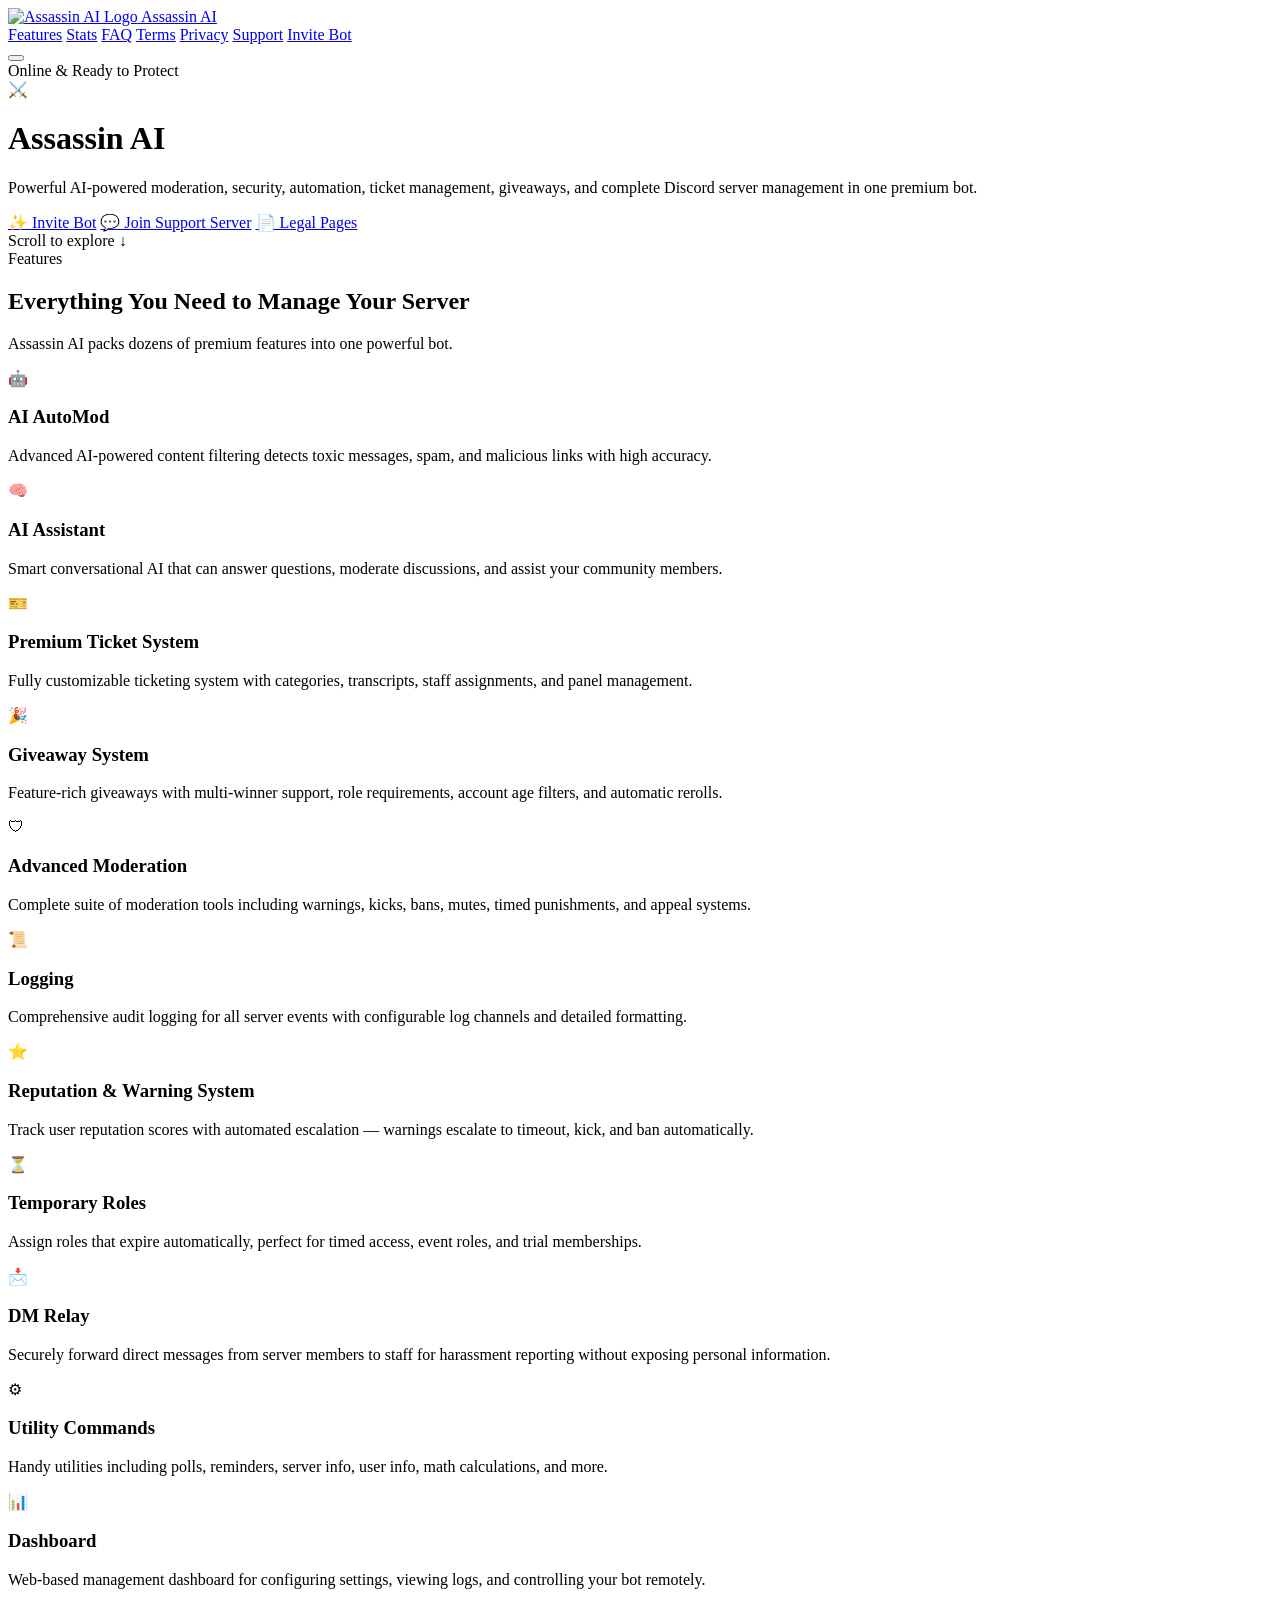
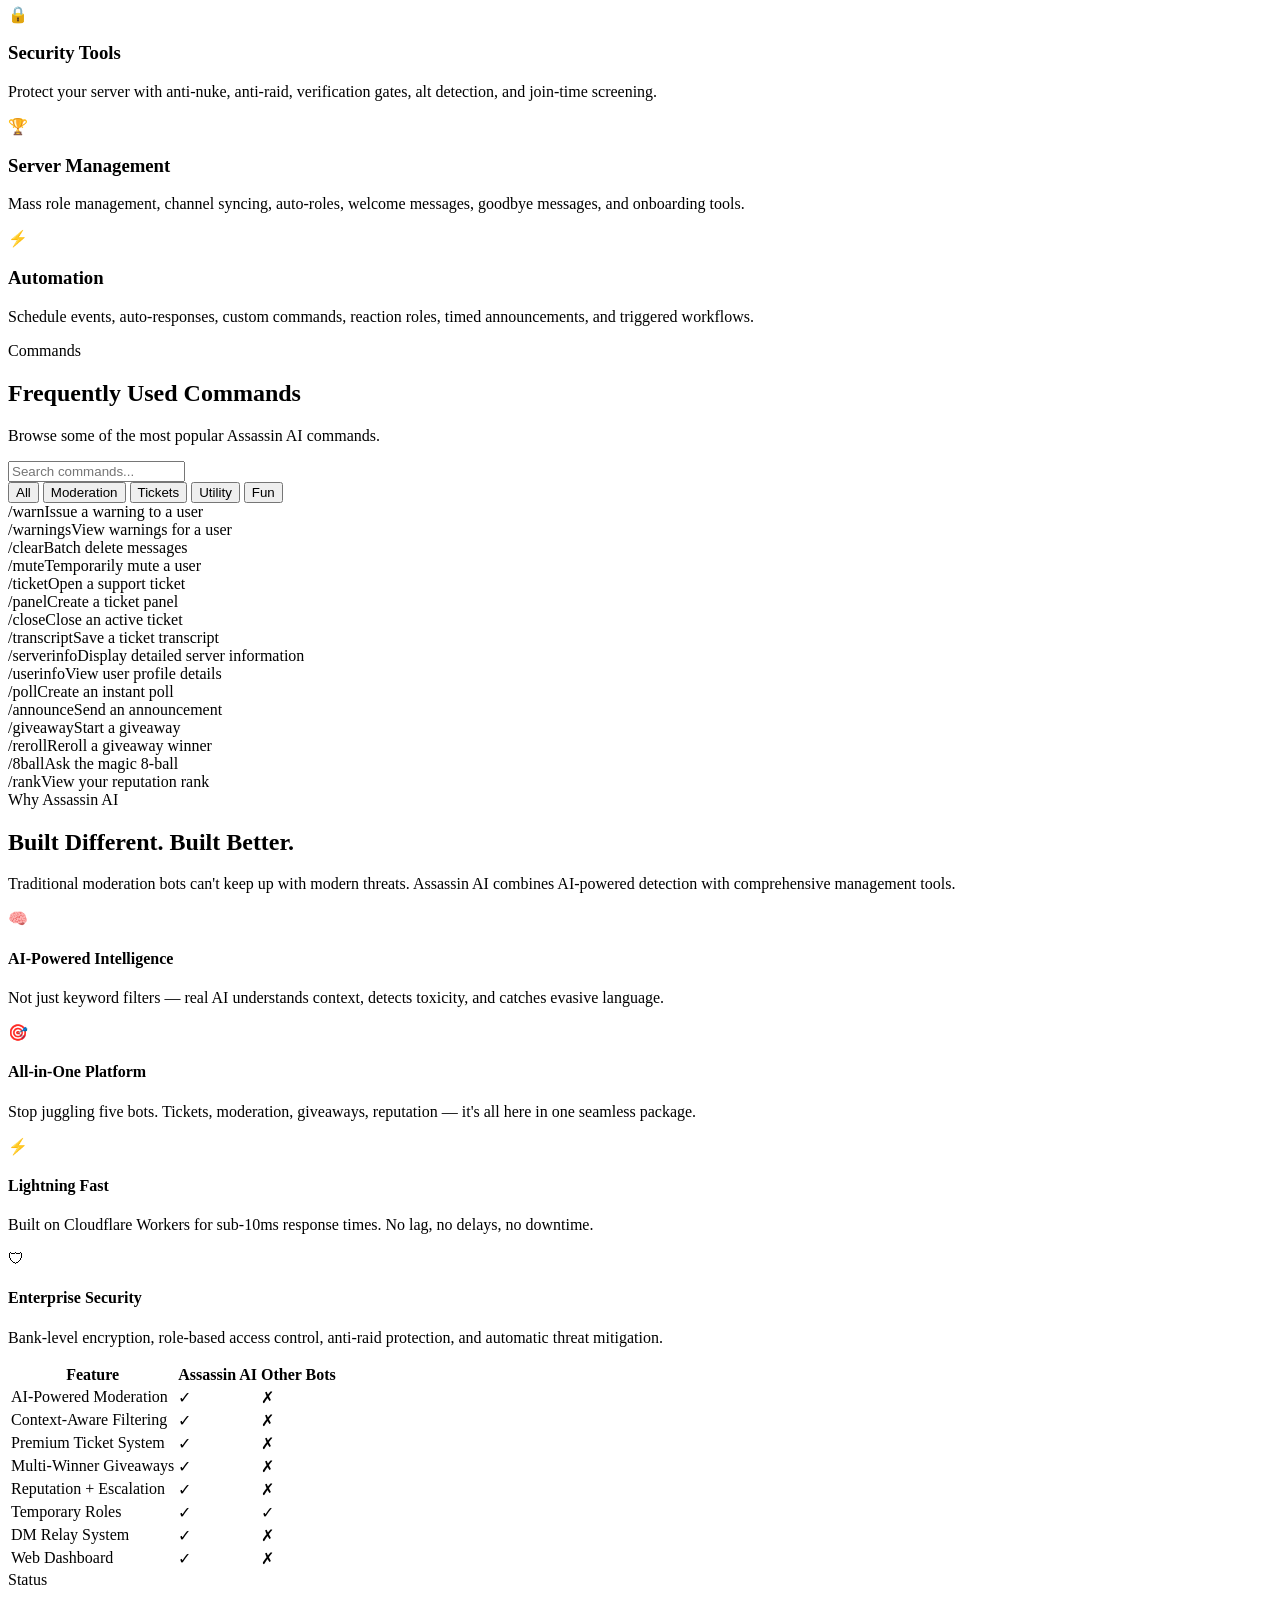
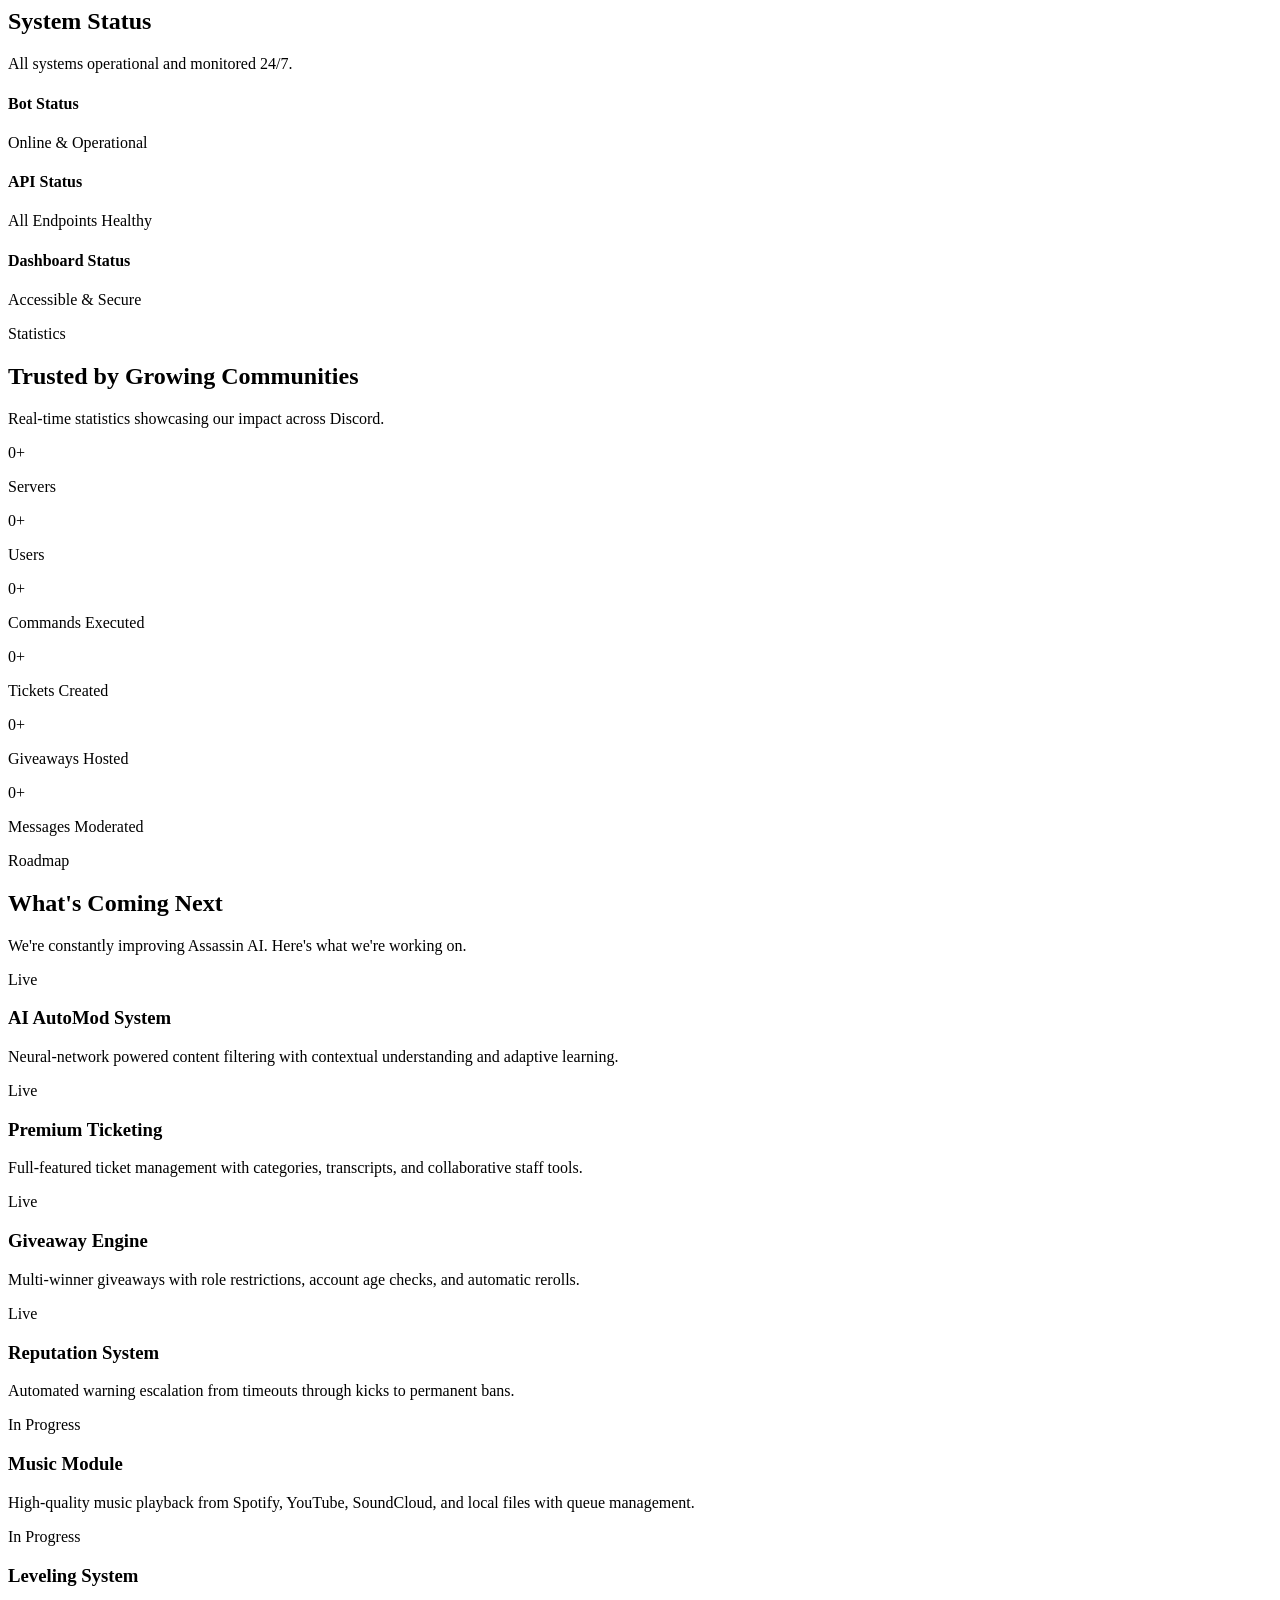
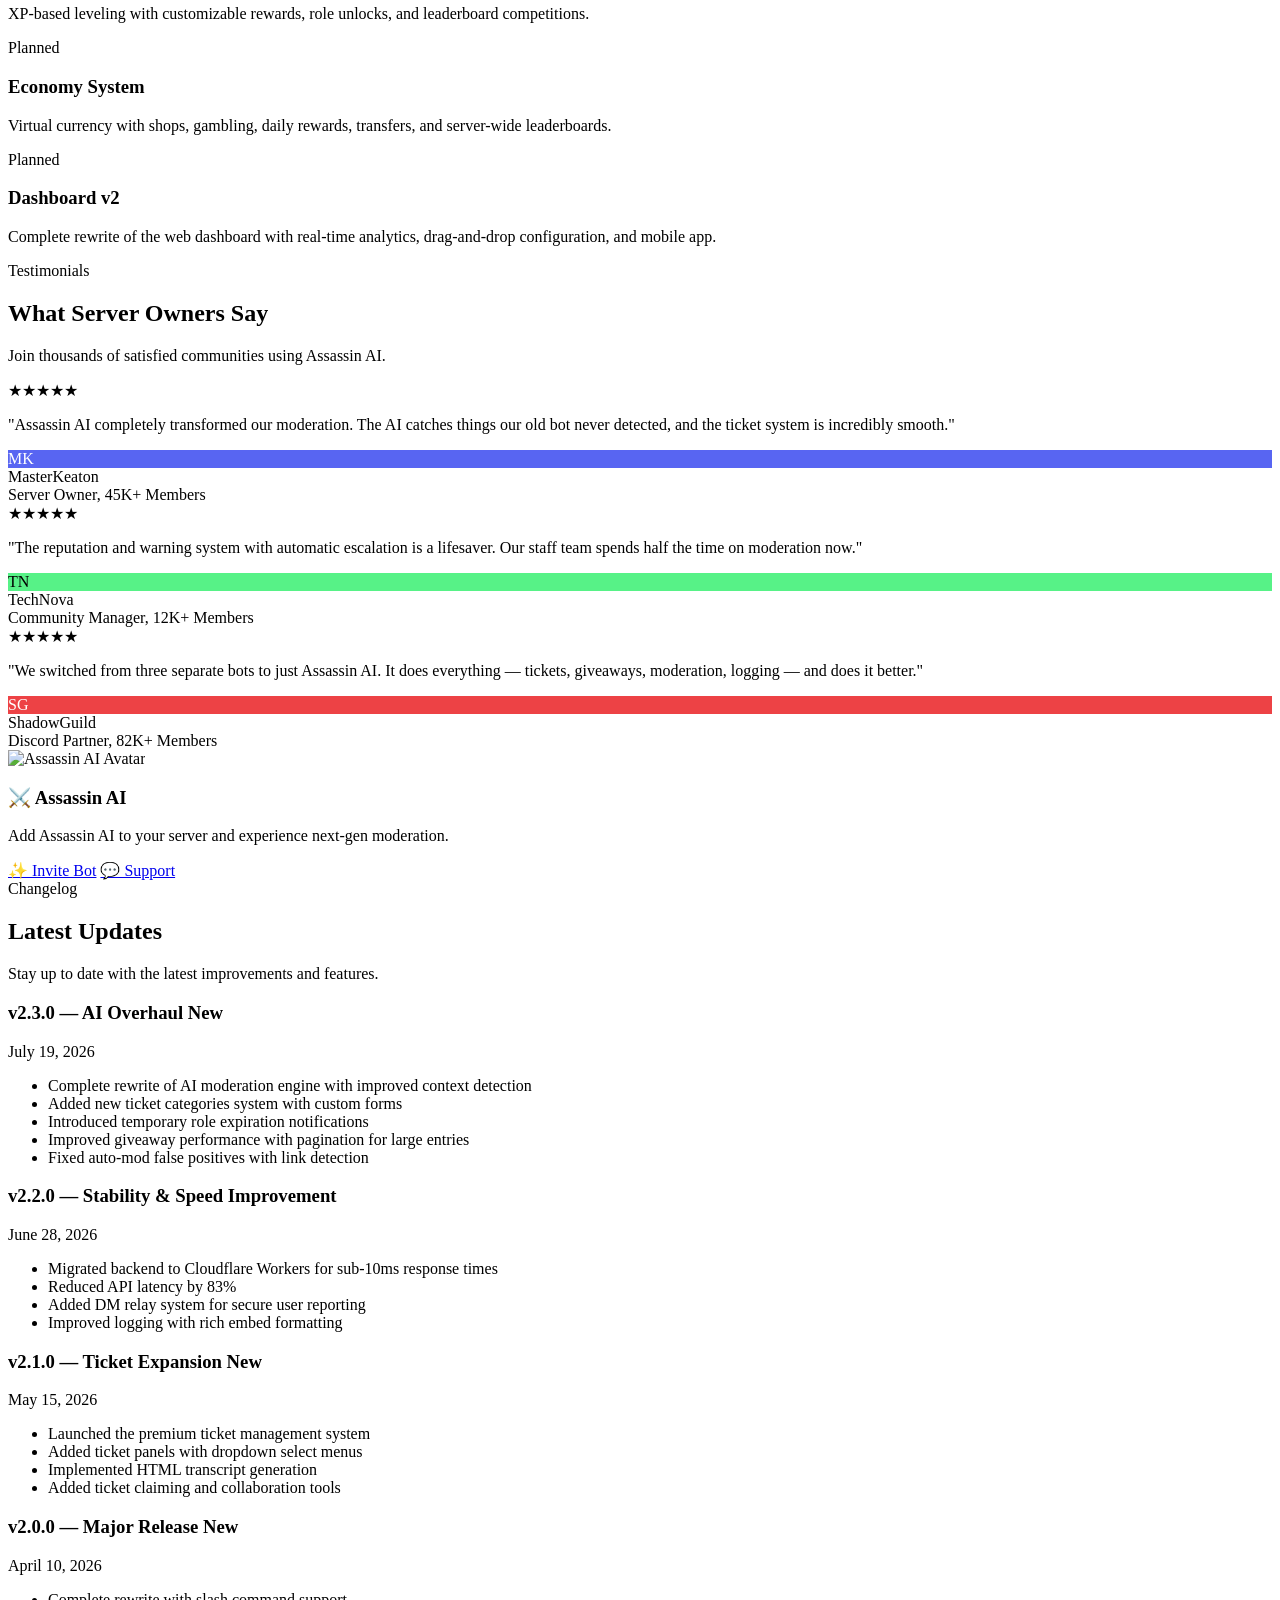
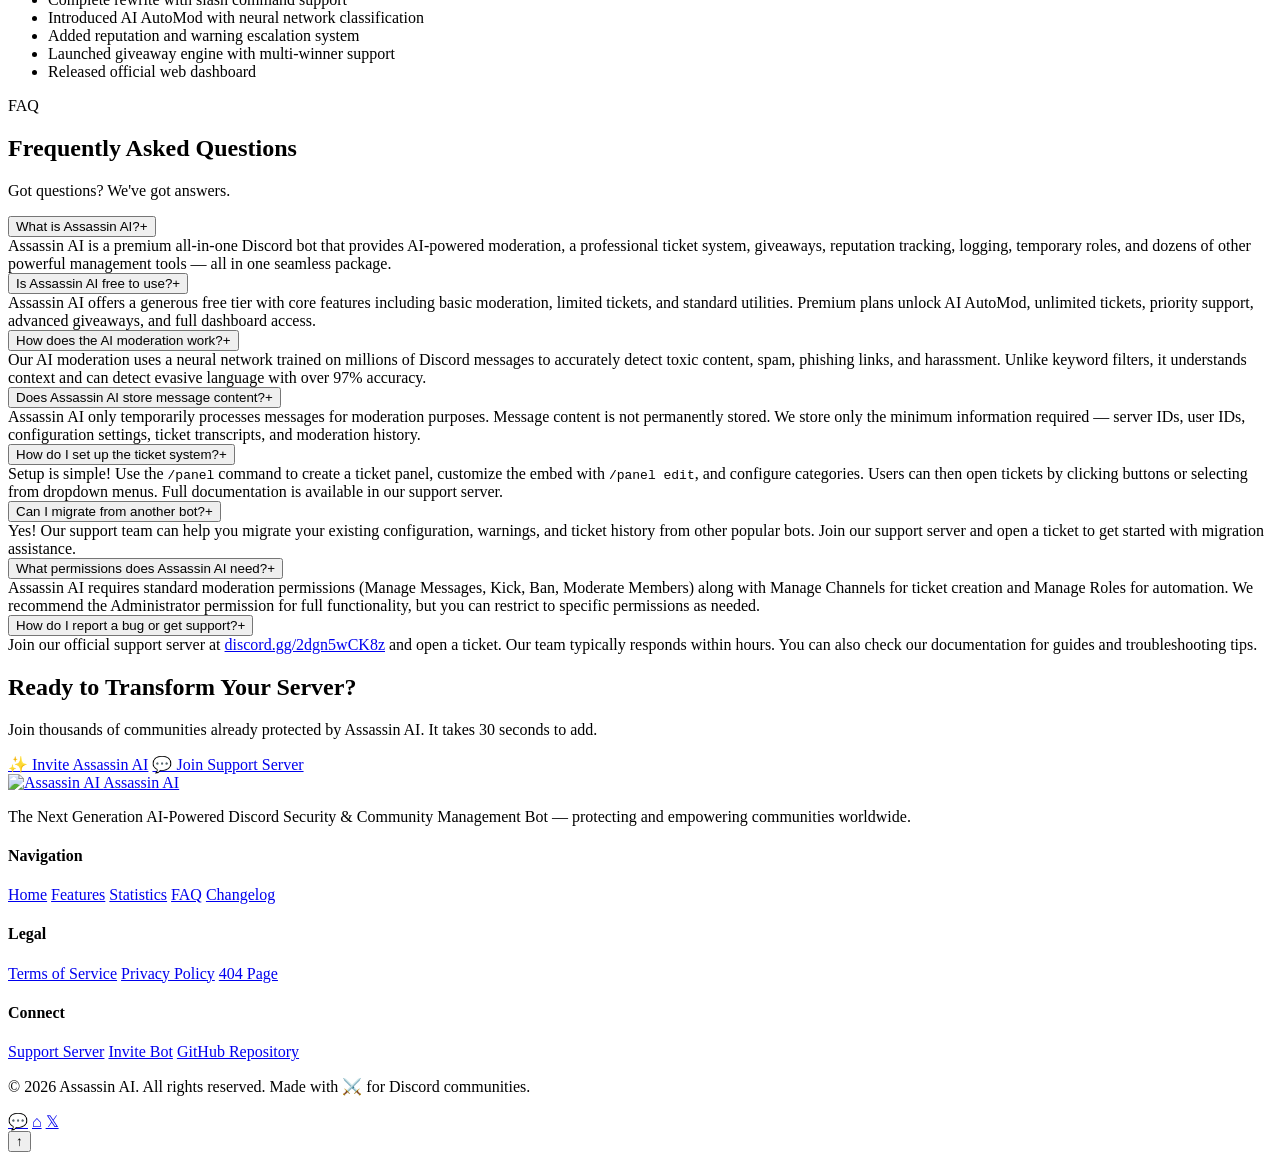
==== index.html @ f46892dd "Add files via upload" ====
<!DOCTYPE html>
<html lang="en">
<head>
  <meta charset="UTF-8">
  <meta name="viewport" content="width=device-width, initial-scale=1.0">
  <title>⚔️ Assassin AI — The Next Generation AI-Powered Discord Bot</title>
  <meta name="description" content="Assassin AI is a powerful all-in-one Discord bot with AI moderation, ticket management, giveaways, reputation tracking, logging, and complete server management tools.">
  <meta name="keywords" content="Discord bot, AI moderation, ticket system, giveaway, Discord security, server management, Assassin AI">
  <meta name="author" content="Assassin AI Team">
  <meta name="robots" content="index, follow">

  <!-- Open Graph -->
  <meta property="og:title" content="⚔️ Assassin AI — AI-Powered Discord Bot">
  <meta property="og:description" content="The Next Generation AI-Powered Discord Security & Community Management Bot.">
  <meta property="og:type" content="website">
  <meta property="og:url" content="https://assassin-ai.github.io/">
  <meta property="og:image" content="https://assassin-ai.github.io/assets/logo.png">

  <!-- Twitter Card -->
  <meta name="twitter:card" content="summary_large_image">
  <meta name="twitter:title" content="⚔️ Assassin AI — AI-Powered Discord Bot">
  <meta name="twitter:description" content="The Next Generation AI-Powered Discord Security & Community Management Bot.">
  <meta name="twitter:image" content="https://assassin-ai.github.io/assets/logo.png">

  <link rel="canonical" href="https://assassin-ai.github.io/">
  <link rel="icon" type="image/svg+xml" href="/assets/favicon.svg">
  <link rel="alternate icon" href="/assets/favicon.svg">
  <link rel="stylesheet" href="/css/style.css">
</head>
<body>

  <!-- ═══ LOADING SCREEN ═══ -->
  <div class="loading-screen" aria-hidden="true">
    <div class="loading-swords"></div>
    <div class="loading-bar"><div class="loading-bar-fill"></div></div>
  </div>

  <!-- ═══ NAVIGATION ═══ -->
  <nav class="navbar" role="navigation" aria-label="Main navigation">
    <div class="container">
      <a href="/" class="nav-logo" aria-label="Assassin AI Home">
        <img src="/assets/logo.svg" alt="Assassin AI Logo" width="36" height="36">
        <span>Assassin AI</span>
      </a>
      <div class="nav-links">
        <a href="#features">Features</a>
        <a href="#stats">Stats</a>
        <a href="#faq">FAQ</a>
        <a href="terms.html">Terms</a>
        <a href="privacy.html">Privacy</a>
        <a href="https://discord.gg/2dgn5wCK8z" target="_blank" rel="noopener">Support</a>
        <a href="https://discord.com/oauth2/authorize?client_id=1528241066271178782&permissions=8&integration_type=0&scope=bot+applications.commands" target="_blank" rel="noopener" class="btn-primary">Invite Bot</a>
      </div>
      <button class="nav-toggle" aria-label="Toggle navigation menu">
        <span></span><span></span><span></span>
      </button>
    </div>
  </nav>

  <!-- ═══ HERO ═══ -->
  <header class="hero" id="home">
    <div class="hero-bg" aria-hidden="true"></div>
    <div class="hero-glow hero-glow-1" aria-hidden="true"></div>
    <div class="hero-glow hero-glow-2" aria-hidden="true"></div>
    <div class="container">
      <div class="hero-badge">
        <span class="hero-badge-dot"></span>
        Online &amp; Ready to Protect
      </div>
      <span class="hero-icon" aria-hidden="true">⚔️</span>
      <h1>
        <span class="gradient-text">Assassin AI</span>
      </h1>
      <p class="hero-subtitle">
        Powerful AI-powered moderation, security, automation, ticket management, giveaways, and complete Discord server management in one premium bot.
      </p>
      <div class="hero-buttons">
        <a href="https://discord.com/oauth2/authorize?client_id=1528241066271178782&permissions=8&integration_type=0&scope=bot+applications.commands" target="_blank" rel="noopener" class="btn btn-primary btn-lg">✨ Invite Bot</a>
        <a href="https://discord.gg/2dgn5wCK8z" target="_blank" rel="noopener" class="btn btn-outline btn-lg">💬 Join Support Server</a>
        <a href="terms.html" class="btn btn-outline btn-lg">📄 Legal Pages</a>
      </div>
    </div>
    <div class="hero-scroll-indicator" aria-hidden="true">
      <span>Scroll to explore</span>
      <span>↓</span>
    </div>
  </header>

  <!-- ═══ FEATURES ═══ -->
  <section class="section features" id="features">
    <div class="container">
      <div class="section-header fade-in">
        <span class="section-tag">Features</span>
        <h2 class="section-title">Everything You Need to Manage Your Server</h2>
        <p class="section-desc">Assassin AI packs dozens of premium features into one powerful bot.</p>
      </div>
      <div class="features-grid" data-stagger>
        <div class="feature-card fade-in"><div class="feature-icon">🤖</div><h3>AI AutoMod</h3><p>Advanced AI-powered content filtering detects toxic messages, spam, and malicious links with high accuracy.</p></div>
        <div class="feature-card fade-in"><div class="feature-icon">🧠</div><h3>AI Assistant</h3><p>Smart conversational AI that can answer questions, moderate discussions, and assist your community members.</p></div>
        <div class="feature-card fade-in"><div class="feature-icon">🎫</div><h3>Premium Ticket System</h3><p>Fully customizable ticketing system with categories, transcripts, staff assignments, and panel management.</p></div>
        <div class="feature-card fade-in"><div class="feature-icon">🎉</div><h3>Giveaway System</h3><p>Feature-rich giveaways with multi-winner support, role requirements, account age filters, and automatic rerolls.</p></div>
        <div class="feature-card fade-in"><div class="feature-icon">🛡</div><h3>Advanced Moderation</h3><p>Complete suite of moderation tools including warnings, kicks, bans, mutes, timed punishments, and appeal systems.</p></div>
        <div class="feature-card fade-in"><div class="feature-icon">📜</div><h3>Logging</h3><p>Comprehensive audit logging for all server events with configurable log channels and detailed formatting.</p></div>
        <div class="feature-card fade-in"><div class="feature-icon">⭐</div><h3>Reputation &amp; Warning System</h3><p>Track user reputation scores with automated escalation — warnings escalate to timeout, kick, and ban automatically.</p></div>
        <div class="feature-card fade-in"><div class="feature-icon">⏳</div><h3>Temporary Roles</h3><p>Assign roles that expire automatically, perfect for timed access, event roles, and trial memberships.</p></div>
        <div class="feature-card fade-in"><div class="feature-icon">📩</div><h3>DM Relay</h3><p>Securely forward direct messages from server members to staff for harassment reporting without exposing personal information.</p></div>
        <div class="feature-card fade-in"><div class="feature-icon">⚙</div><h3>Utility Commands</h3><p>Handy utilities including polls, reminders, server info, user info, math calculations, and more.</p></div>
        <div class="feature-card fade-in"><div class="feature-icon">📊</div><h3>Dashboard</h3><p>Web-based management dashboard for configuring settings, viewing logs, and controlling your bot remotely.</p></div>
        <div class="feature-card fade-in"><div class="feature-icon">🔒</div><h3>Security Tools</h3><p>Protect your server with anti-nuke, anti-raid, verification gates, alt detection, and join-time screening.</p></div>
        <div class="feature-card fade-in"><div class="feature-icon">🏆</div><h3>Server Management</h3><p>Mass role management, channel syncing, auto-roles, welcome messages, goodbye messages, and onboarding tools.</p></div>
        <div class="feature-card fade-in"><div class="feature-icon">⚡</div><h3>Automation</h3><p>Schedule events, auto-responses, custom commands, reaction roles, timed announcements, and triggered workflows.</p></div>
      </div>
    </div>
  </section>

  <!-- ═══ FREQUENTLY USED COMMANDS ═══ -->
  <section class="section commands" id="commands">
    <div class="container">
      <div class="section-header fade-in">
        <span class="section-tag">Commands</span>
        <h2 class="section-title">Frequently Used Commands</h2>
        <p class="section-desc">Browse some of the most popular Assassin AI commands.</p>
      </div>
      <div class="commands-controls fade-in">
        <div class="command-search-wrapper">
          <input type="text" class="command-search" placeholder="Search commands..." aria-label="Search commands">
        </div>
        <div class="category-filters">
          <button class="category-btn active" data-category="all">All</button>
          <button class="category-btn" data-category="mod">Moderation</button>
          <button class="category-btn" data-category="ticket">Tickets</button>
          <button class="category-btn" data-category="utility">Utility</button>
          <button class="category-btn" data-category="fun">Fun</button>
        </div>
      </div>
      <div class="commands-grid">
        <div class="command-item fade-in" data-category="mod"><span class="command-cmd">/warn</span><span class="command-desc">Issue a warning to a user</span></div>
        <div class="command-item fade-in" data-category="mod"><span class="command-cmd">/warnings</span><span class="command-desc">View warnings for a user</span></div>
        <div class="command-item fade-in" data-category="mod"><span class="command-cmd">/clear</span><span class="command-desc">Batch delete messages</span></div>
        <div class="command-item fade-in" data-category="mod"><span class="command-cmd">/mute</span><span class="command-desc">Temporarily mute a user</span></div>
        <div class="command-item fade-in" data-category="ticket"><span class="command-cmd">/ticket</span><span class="command-desc">Open a support ticket</span></div>
        <div class="command-item fade-in" data-category="ticket"><span class="command-cmd">/panel</span><span class="command-desc">Create a ticket panel</span></div>
        <div class="command-item fade-in" data-category="ticket"><span class="command-cmd">/close</span><span class="command-desc">Close an active ticket</span></div>
        <div class="command-item fade-in" data-category="ticket"><span class="command-cmd">/transcript</span><span class="command-desc">Save a ticket transcript</span></div>
        <div class="command-item fade-in" data-category="utility"><span class="command-cmd">/serverinfo</span><span class="command-desc">Display detailed server information</span></div>
        <div class="command-item fade-in" data-category="utility"><span class="command-cmd">/userinfo</span><span class="command-desc">View user profile details</span></div>
        <div class="command-item fade-in" data-category="utility"><span class="command-cmd">/poll</span><span class="command-desc">Create an instant poll</span></div>
        <div class="command-item fade-in" data-category="utility"><span class="command-cmd">/announce</span><span class="command-desc">Send an announcement</span></div>
        <div class="command-item fade-in" data-category="fun"><span class="command-cmd">/giveaway</span><span class="command-desc">Start a giveaway</span></div>
        <div class="command-item fade-in" data-category="fun"><span class="command-cmd">/reroll</span><span class="command-desc">Reroll a giveaway winner</span></div>
        <div class="command-item fade-in" data-category="fun"><span class="command-cmd">/8ball</span><span class="command-desc">Ask the magic 8-ball</span></div>
        <div class="command-item fade-in" data-category="fun"><span class="command-cmd">/rank</span><span class="command-desc">View your reputation rank</span></div>
      </div>
    </div>
  </section>

  <!-- ═══ WHY CHOOSE ASSASSIN AI ═══ -->
  <section class="section why-us" id="why-us">
    <div class="container">
      <div class="section-header fade-in">
        <span class="section-tag">Why Assassin AI</span>
        <h2 class="section-title">Built Different. Built Better.</h2>
        <p class="section-desc">Traditional moderation bots can't keep up with modern threats. Assassin AI combines AI-powered detection with comprehensive management tools.</p>
      </div>
      <div class="why-us-grid">
        <div class="why-us-content fade-in-left">
          <div class="why-us-list" data-stagger>
            <div class="why-us-item fade-in"><div class="why-us-item-icon">🧠</div><div><h4>AI-Powered Intelligence</h4><p>Not just keyword filters — real AI understands context, detects toxicity, and catches evasive language.</p></div></div>
            <div class="why-us-item fade-in"><div class="why-us-item-icon">🎯</div><div><h4>All-in-One Platform</h4><p>Stop juggling five bots. Tickets, moderation, giveaways, reputation — it's all here in one seamless package.</p></div></div>
            <div class="why-us-item fade-in"><div class="why-us-item-icon">⚡</div><div><h4>Lightning Fast</h4><p>Built on Cloudflare Workers for sub-10ms response times. No lag, no delays, no downtime.</p></div></div>
            <div class="why-us-item fade-in"><div class="why-us-item-icon">🛡</div><div><h4>Enterprise Security</h4><p>Bank-level encryption, role-based access control, anti-raid protection, and automatic threat mitigation.</p></div></div>
          </div>
        </div>
        <div class="why-us-visual fade-in-right">
          <table class="comparison-table">
            <thead>
              <tr><th>Feature</th><th>Assassin AI</th><th>Other Bots</th></tr>
            </thead>
            <tbody>
              <tr><td>AI-Powered Moderation</td><td><span class="check">✓</span></td><td><span class="cross">✗</span></td></tr>
              <tr><td>Context-Aware Filtering</td><td><span class="check">✓</span></td><td><span class="cross">✗</span></td></tr>
              <tr><td>Premium Ticket System</td><td><span class="check">✓</span></td><td><span class="cross">✗</span></td></tr>
              <tr><td>Multi-Winner Giveaways</td><td><span class="check">✓</span></td><td><span class="cross">✗</span></td></tr>
              <tr><td>Reputation + Escalation</td><td><span class="check">✓</span></td><td><span class="cross">✗</span></td></tr>
              <tr><td>Temporary Roles</td><td><span class="check">✓</span></td><td><span class="check">✓</span></td></tr>
              <tr><td>DM Relay System</td><td><span class="check">✓</span></td><td><span class="cross">✗</span></td></tr>
              <tr><td>Web Dashboard</td><td><span class="check">✓</span></td><td><span class="cross">✗</span></td></tr>
            </tbody>
          </table>
        </div>
      </div>
    </div>
  </section>

  <!-- ═══ STATUS SECTION ═══ -->
  <section class="section stats-section" id="status">
    <div class="container">
      <div class="section-header fade-in">
        <span class="section-tag">Status</span>
        <h2 class="section-title">System Status</h2>
        <p class="section-desc">All systems operational and monitored 24/7.</p>
      </div>
      <div class="status-grid fade-in">
        <div class="status-card"><div class="status-dot online"></div><h4>Bot Status</h4><p>Online &amp; Operational</p></div>
        <div class="status-card"><div class="status-dot online"></div><h4>API Status</h4><p>All Endpoints Healthy</p></div>
        <div class="status-card"><div class="status-dot online"></div><h4>Dashboard Status</h4><p>Accessible &amp; Secure</p></div>
      </div>
    </div>
  </section>

  <!-- ═══ STATISTICS ═══ -->
  <section class="section stats-section" id="stats">
    <div class="container">
      <div class="section-header fade-in">
        <span class="section-tag">Statistics</span>
        <h2 class="section-title">Trusted by Growing Communities</h2>
        <p class="section-desc">Real-time statistics showcasing our impact across Discord.</p>
      </div>
      <div class="stats-grid" data-stagger>
        <div class="stat-card fade-in"><div class="stat-number" data-count-to="150" data-count-suffix="+">0+</div><p class="stat-label">Servers</p></div>
        <div class="stat-card fade-in"><div class="stat-number" data-count-to="25000" data-count-suffix="+">0+</div><p class="stat-label">Users</p></div>
        <div class="stat-card fade-in"><div class="stat-number" data-count-to="500000" data-count-suffix="+">0+</div><p class="stat-label">Commands Executed</p></div>
        <div class="stat-card fade-in"><div class="stat-number" data-count-to="5000" data-count-suffix="+">0+</div><p class="stat-label">Tickets Created</p></div>
        <div class="stat-card fade-in"><div class="stat-number" data-count-to="1200" data-count-suffix="+">0+</div><p class="stat-label">Giveaways Hosted</p></div>
        <div class="stat-card fade-in"><div class="stat-number" data-count-to="750000" data-count-suffix="+">0+</div><p class="stat-label">Messages Moderated</p></div>
      </div>
    </div>
  </section>

  <!-- ═══ ROADMAP ═══ -->
  <section class="section roadmap" id="roadmap">
    <div class="container">
      <div class="section-header fade-in">
        <span class="section-tag">Roadmap</span>
        <h2 class="section-title">What's Coming Next</h2>
        <p class="section-desc">We're constantly improving Assassin AI. Here's what we're working on.</p>
      </div>
      <div class="roadmap-grid" data-stagger>
        <div class="roadmap-card fade-in">
          <span class="roadmap-status live">Live</span>
          <h3>AI AutoMod System</h3>
          <p>Neural-network powered content filtering with contextual understanding and adaptive learning.</p>
        </div>
        <div class="roadmap-card fade-in">
          <span class="roadmap-status live">Live</span>
          <h3>Premium Ticketing</h3>
          <p>Full-featured ticket management with categories, transcripts, and collaborative staff tools.</p>
        </div>
        <div class="roadmap-card fade-in">
          <span class="roadmap-status live">Live</span>
          <h3>Giveaway Engine</h3>
          <p>Multi-winner giveaways with role restrictions, account age checks, and automatic rerolls.</p>
        </div>
        <div class="roadmap-card fade-in">
          <span class="roadmap-status live">Live</span>
          <h3>Reputation System</h3>
          <p>Automated warning escalation from timeouts through kicks to permanent bans.</p>
        </div>
        <div class="roadmap-card fade-in">
          <span class="roadmap-status in-progress">In Progress</span>
          <h3>Music Module</h3>
          <p>High-quality music playback from Spotify, YouTube, SoundCloud, and local files with queue management.</p>
        </div>
        <div class="roadmap-card fade-in">
          <span class="roadmap-status in-progress">In Progress</span>
          <h3>Leveling System</h3>
          <p>XP-based leveling with customizable rewards, role unlocks, and leaderboard competitions.</p>
        </div>
        <div class="roadmap-card fade-in">
          <span class="roadmap-status planned">Planned</span>
          <h3>Economy System</h3>
          <p>Virtual currency with shops, gambling, daily rewards, transfers, and server-wide leaderboards.</p>
        </div>
        <div class="roadmap-card fade-in">
          <span class="roadmap-status planned">Planned</span>
          <h3>Dashboard v2</h3>
          <p>Complete rewrite of the web dashboard with real-time analytics, drag-and-drop configuration, and mobile app.</p>
        </div>
      </div>
    </div>
  </section>

  <!-- ═══ TESTIMONIALS ═══ -->
  <section class="section testimonials" id="testimonials">
    <div class="container">
      <div class="section-header fade-in">
        <span class="section-tag">Testimonials</span>
        <h2 class="section-title">What Server Owners Say</h2>
        <p class="section-desc">Join thousands of satisfied communities using Assassin AI.</p>
      </div>
      <div class="testimonials-grid" data-stagger>
        <div class="testimonial-card fade-in">
          <div class="testimonial-stars">★★★★★</div>
          <p class="testimonial-text">"Assassin AI completely transformed our moderation. The AI catches things our old bot never detected, and the ticket system is incredibly smooth."</p>
          <div class="testimonial-author">
            <div class="testimonial-avatar" style="background:#5865F2;color:#fff;">MK</div>
            <div><div class="testimonial-name">MasterKeaton</div><div class="testimonial-role">Server Owner, 45K+ Members</div></div>
          </div>
        </div>
        <div class="testimonial-card fade-in">
          <div class="testimonial-stars">★★★★★</div>
          <p class="testimonial-text">"The reputation and warning system with automatic escalation is a lifesaver. Our staff team spends half the time on moderation now."</p>
          <div class="testimonial-author">
            <div class="testimonial-avatar" style="background:#57F287;color:#000;">TN</div>
            <div><div class="testimonial-name">TechNova</div><div class="testimonial-role">Community Manager, 12K+ Members</div></div>
          </div>
        </div>
        <div class="testimonial-card fade-in">
          <div class="testimonial-stars">★★★★★</div>
          <p class="testimonial-text">"We switched from three separate bots to just Assassin AI. It does everything — tickets, giveaways, moderation, logging — and does it better."</p>
          <div class="testimonial-author">
            <div class="testimonial-avatar" style="background:#ED4245;color:#fff;">SG</div>
            <div><div class="testimonial-name">ShadowGuild</div><div class="testimonial-role">Discord Partner, 82K+ Members</div></div>
          </div>
        </div>
      </div>
    </div>
  </section>

  <!-- ═══ INVITE WIDGET ═══ -->
  <section class="section widget-section">
    <div class="container">
      <div class="invite-widget fade-in">
        <div class="invite-widget-info">
          <img src="/assets/logo.svg" alt="Assassin AI Avatar" class="invite-widget-avatar">
          <div>
            <h3>⚔️ Assassin AI</h3>
            <p>Add Assassin AI to your server and experience next-gen moderation.</p>
          </div>
        </div>
        <div class="btn-group">
          <a href="https://discord.com/oauth2/authorize?client_id=1528241066271178782&permissions=8&integration_type=0&scope=bot+applications.commands" target="_blank" rel="noopener" class="btn btn-primary btn-sm">✨ Invite Bot</a>
          <a href="https://discord.gg/2dgn5wCK8z" target="_blank" rel="noopener" class="btn btn-outline btn-sm">💬 Support</a>
        </div>
      </div>
    </div>
  </section>

  <!-- ═══ CHANGELOG ═══ -->
  <section class="section" id="changelog">
    <div class="container">
      <div class="section-header fade-in">
        <span class="section-tag">Changelog</span>
        <h2 class="section-title">Latest Updates</h2>
        <p class="section-desc">Stay up to date with the latest improvements and features.</p>
      </div>
      <div class="changelog-list fade-in">
        <div class="changelog-entry">
          <h3>v2.3.0 — AI Overhaul <span class="tag tag-new">New</span></h3>
          <div class="changelog-date">July 19, 2026</div>
          <ul>
            <li>Complete rewrite of AI moderation engine with improved context detection</li>
            <li>Added new ticket categories system with custom forms</li>
            <li>Introduced temporary role expiration notifications</li>
            <li>Improved giveaway performance with pagination for large entries</li>
            <li>Fixed auto-mod false positives with link detection</li>
          </ul>
        </div>
        <div class="changelog-entry">
          <h3>v2.2.0 — Stability &amp; Speed <span class="tag tag-improve">Improvement</span></h3>
          <div class="changelog-date">June 28, 2026</div>
          <ul>
            <li>Migrated backend to Cloudflare Workers for sub-10ms response times</li>
            <li>Reduced API latency by 83%</li>
            <li>Added DM relay system for secure user reporting</li>
            <li>Improved logging with rich embed formatting</li>
          </ul>
        </div>
        <div class="changelog-entry">
          <h3>v2.1.0 — Ticket Expansion <span class="tag tag-new">New</span></h3>
          <div class="changelog-date">May 15, 2026</div>
          <ul>
            <li>Launched the premium ticket management system</li>
            <li>Added ticket panels with dropdown select menus</li>
            <li>Implemented HTML transcript generation</li>
            <li>Added ticket claiming and collaboration tools</li>
          </ul>
        </div>
        <div class="changelog-entry">
          <h3>v2.0.0 — Major Release <span class="tag tag-new">New</span></h3>
          <div class="changelog-date">April 10, 2026</div>
          <ul>
            <li>Complete rewrite with slash command support</li>
            <li>Introduced AI AutoMod with neural network classification</li>
            <li>Added reputation and warning escalation system</li>
            <li>Launched giveaway engine with multi-winner support</li>
            <li>Released official web dashboard</li>
          </ul>
        </div>
      </div>
    </div>
  </section>

  <!-- ═══ FAQ ═══ -->
  <section class="section faq" id="faq">
    <div class="container">
      <div class="section-header fade-in">
        <span class="section-tag">FAQ</span>
        <h2 class="section-title">Frequently Asked Questions</h2>
        <p class="section-desc">Got questions? We've got answers.</p>
      </div>
      <div class="faq-list fade-in">
        <div class="faq-item">
          <button class="faq-question" aria-expanded="false">What is Assassin AI?<span class="faq-question-icon">+</span></button>
          <div class="faq-answer"><div class="faq-answer-inner">Assassin AI is a premium all-in-one Discord bot that provides AI-powered moderation, a professional ticket system, giveaways, reputation tracking, logging, temporary roles, and dozens of other powerful management tools — all in one seamless package.</div></div>
        </div>
        <div class="faq-item">
          <button class="faq-question" aria-expanded="false">Is Assassin AI free to use?<span class="faq-question-icon">+</span></button>
          <div class="faq-answer"><div class="faq-answer-inner">Assassin AI offers a generous free tier with core features including basic moderation, limited tickets, and standard utilities. Premium plans unlock AI AutoMod, unlimited tickets, priority support, advanced giveaways, and full dashboard access.</div></div>
        </div>
        <div class="faq-item">
          <button class="faq-question" aria-expanded="false">How does the AI moderation work?<span class="faq-question-icon">+</span></button>
          <div class="faq-answer"><div class="faq-answer-inner">Our AI moderation uses a neural network trained on millions of Discord messages to accurately detect toxic content, spam, phishing links, and harassment. Unlike keyword filters, it understands context and can detect evasive language with over 97% accuracy.</div></div>
        </div>
        <div class="faq-item">
          <button class="faq-question" aria-expanded="false">Does Assassin AI store message content?<span class="faq-question-icon">+</span></button>
          <div class="faq-answer"><div class="faq-answer-inner">Assassin AI only temporarily processes messages for moderation purposes. Message content is not permanently stored. We store only the minimum information required — server IDs, user IDs, configuration settings, ticket transcripts, and moderation history.</div></div>
        </div>
        <div class="faq-item">
          <button class="faq-question" aria-expanded="false">How do I set up the ticket system?<span class="faq-question-icon">+</span></button>
          <div class="faq-answer"><div class="faq-answer-inner">Setup is simple! Use the <code>/panel</code> command to create a ticket panel, customize the embed with <code>/panel edit</code>, and configure categories. Users can then open tickets by clicking buttons or selecting from dropdown menus. Full documentation is available in our support server.</div></div>
        </div>
        <div class="faq-item">
          <button class="faq-question" aria-expanded="false">Can I migrate from another bot?<span class="faq-question-icon">+</span></button>
          <div class="faq-answer"><div class="faq-answer-inner">Yes! Our support team can help you migrate your existing configuration, warnings, and ticket history from other popular bots. Join our support server and open a ticket to get started with migration assistance.</div></div>
        </div>
        <div class="faq-item">
          <button class="faq-question" aria-expanded="false">What permissions does Assassin AI need?<span class="faq-question-icon">+</span></button>
          <div class="faq-answer"><div class="faq-answer-inner">Assassin AI requires standard moderation permissions (Manage Messages, Kick, Ban, Moderate Members) along with Manage Channels for ticket creation and Manage Roles for automation. We recommend the Administrator permission for full functionality, but you can restrict to specific permissions as needed.</div></div>
        </div>
        <div class="faq-item">
          <button class="faq-question" aria-expanded="false">How do I report a bug or get support?<span class="faq-question-icon">+</span></button>
          <div class="faq-answer"><div class="faq-answer-inner">Join our official support server at <a href="https://discord.gg/2dgn5wCK8z" target="_blank">discord.gg/2dgn5wCK8z</a> and open a ticket. Our team typically responds within hours. You can also check our documentation for guides and troubleshooting tips.</div></div>
        </div>
      </div>
    </div>
  </section>

  <!-- ═══ CALL TO ACTION ═══ -->
  <section class="cta-section">
    <div class="container">
      <h2 class="fade-in">Ready to Transform Your Server?</h2>
      <p class="fade-in">Join thousands of communities already protected by Assassin AI. It takes 30 seconds to add.</p>
      <div class="cta-buttons fade-in">
        <a href="https://discord.com/oauth2/authorize?client_id=1528241066271178782&permissions=8&integration_type=0&scope=bot+applications.commands" target="_blank" rel="noopener" class="btn btn-primary btn-lg">✨ Invite Assassin AI</a>
        <a href="https://discord.gg/2dgn5wCK8z" target="_blank" rel="noopener" class="btn btn-accent btn-lg">💬 Join Support Server</a>
      </div>
    </div>
  </section>

  <!-- ═══ FOOTER ═══ -->
  <footer class="footer">
    <div class="container">
      <div class="footer-grid">
        <div class="footer-brand">
          <a href="/" class="nav-logo">
            <img src="/assets/logo.svg" alt="Assassin AI" width="36" height="36">
            <span>Assassin AI</span>
          </a>
          <p>The Next Generation AI-Powered Discord Security &amp; Community Management Bot — protecting and empowering communities worldwide.</p>
        </div>
        <div>
          <h4>Navigation</h4>
          <div class="footer-links">
            <a href="/">Home</a>
            <a href="/#features">Features</a>
            <a href="/#stats">Statistics</a>
            <a href="/#faq">FAQ</a>
            <a href="/#changelog">Changelog</a>
          </div>
        </div>
        <div>
          <h4>Legal</h4>
          <div class="footer-links">
            <a href="terms.html">Terms of Service</a>
            <a href="privacy.html">Privacy Policy</a>
            <a href="404.html">404 Page</a>
          </div>
        </div>
        <div>
          <h4>Connect</h4>
          <div class="footer-links">
            <a href="https://discord.gg/2dgn5wCK8z" target="_blank" rel="noopener">Support Server</a>
            <a href="https://discord.com/oauth2/authorize?client_id=1528241066271178782&permissions=8&integration_type=0&scope=bot+applications.commands" target="_blank" rel="noopener">Invite Bot</a>
            <a href="#" target="_blank" rel="noopener">GitHub Repository</a>
          </div>
        </div>
      </div>
      <div class="footer-bottom">
        <p>&copy; <span data-year>2026</span> Assassin AI. All rights reserved. Made with ⚔️ for Discord communities.</p>
        <div class="footer-social">
          <a href="https://discord.gg/2dgn5wCK8z" target="_blank" rel="noopener" aria-label="Discord">💬</a>
          <a href="#" target="_blank" rel="noopener" aria-label="GitHub">⌂</a>
          <a href="#" target="_blank" rel="noopener" aria-label="Twitter">𝕏</a>
        </div>
      </div>
    </div>
  </footer>

  <!-- Back to Top -->
  <button class="back-to-top" aria-label="Back to top">↑</button>

  <script src="/js/main.js"></script>
</body>
</html>
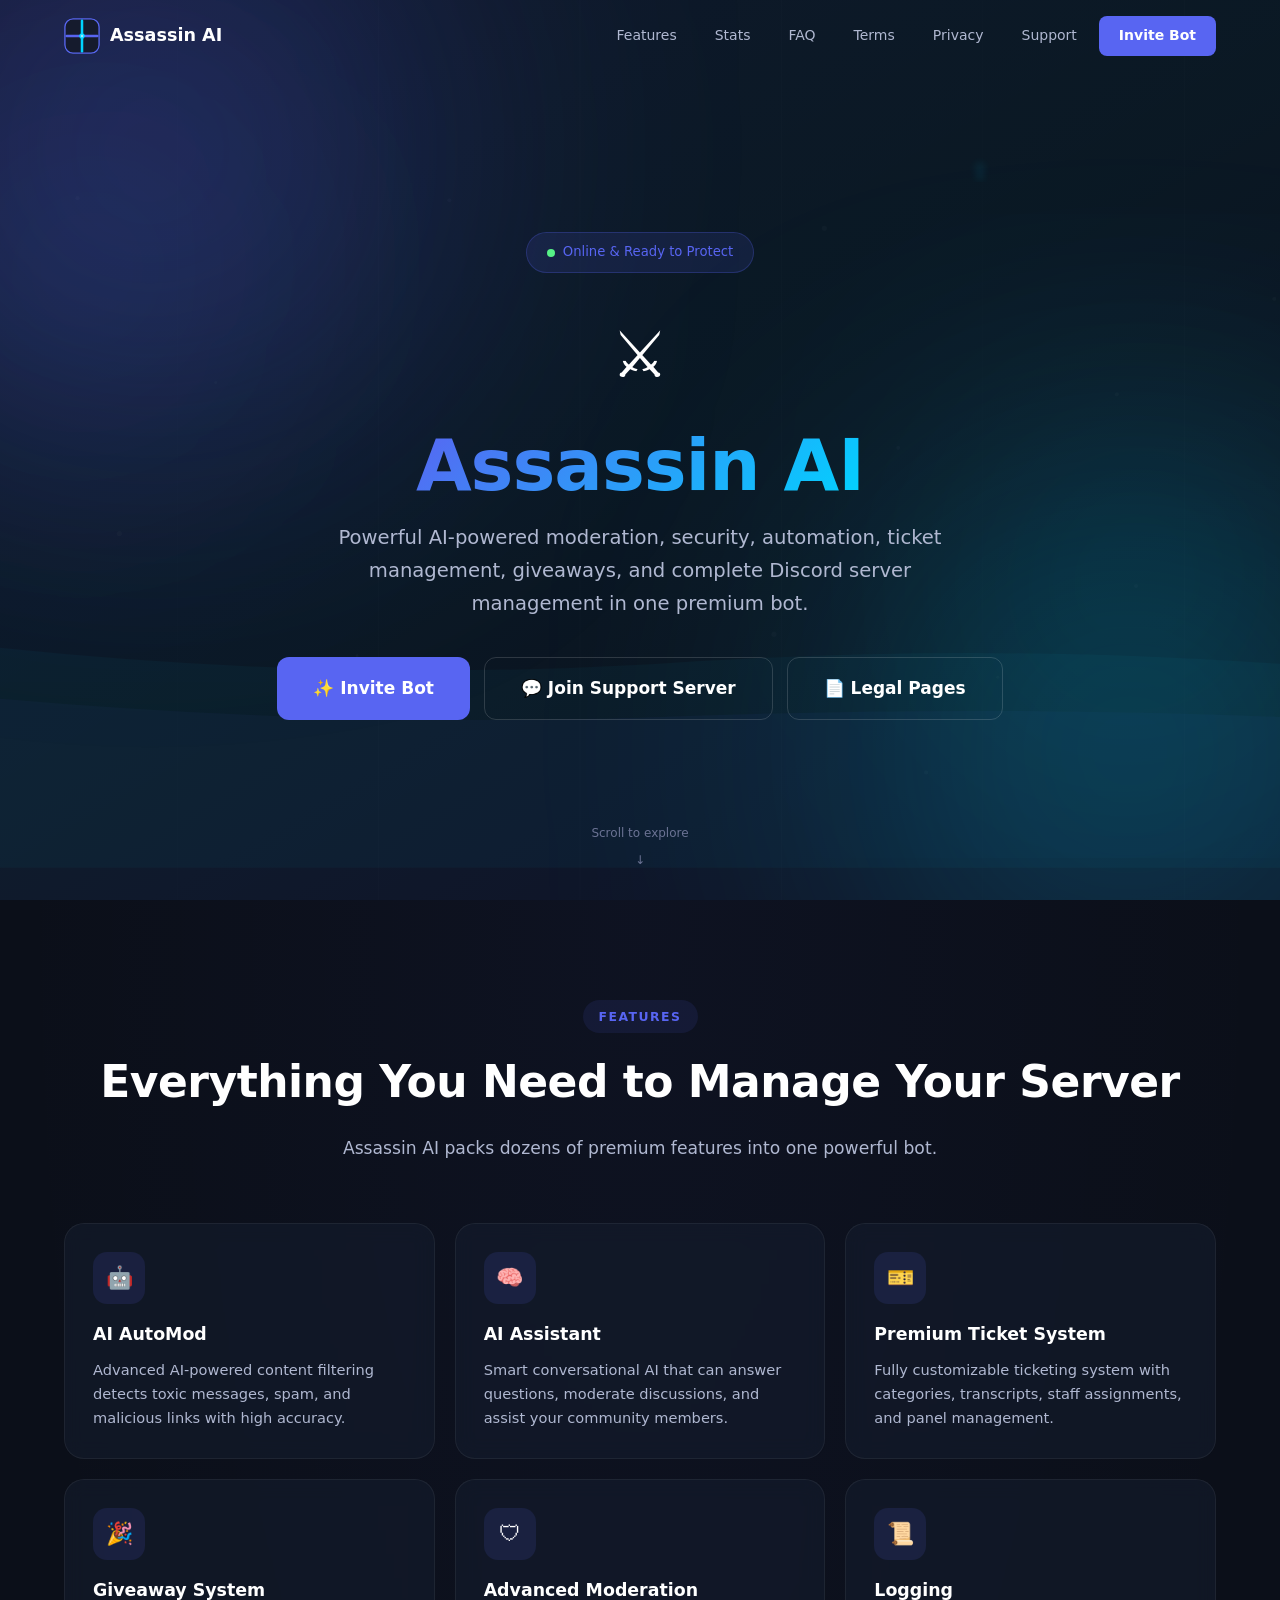
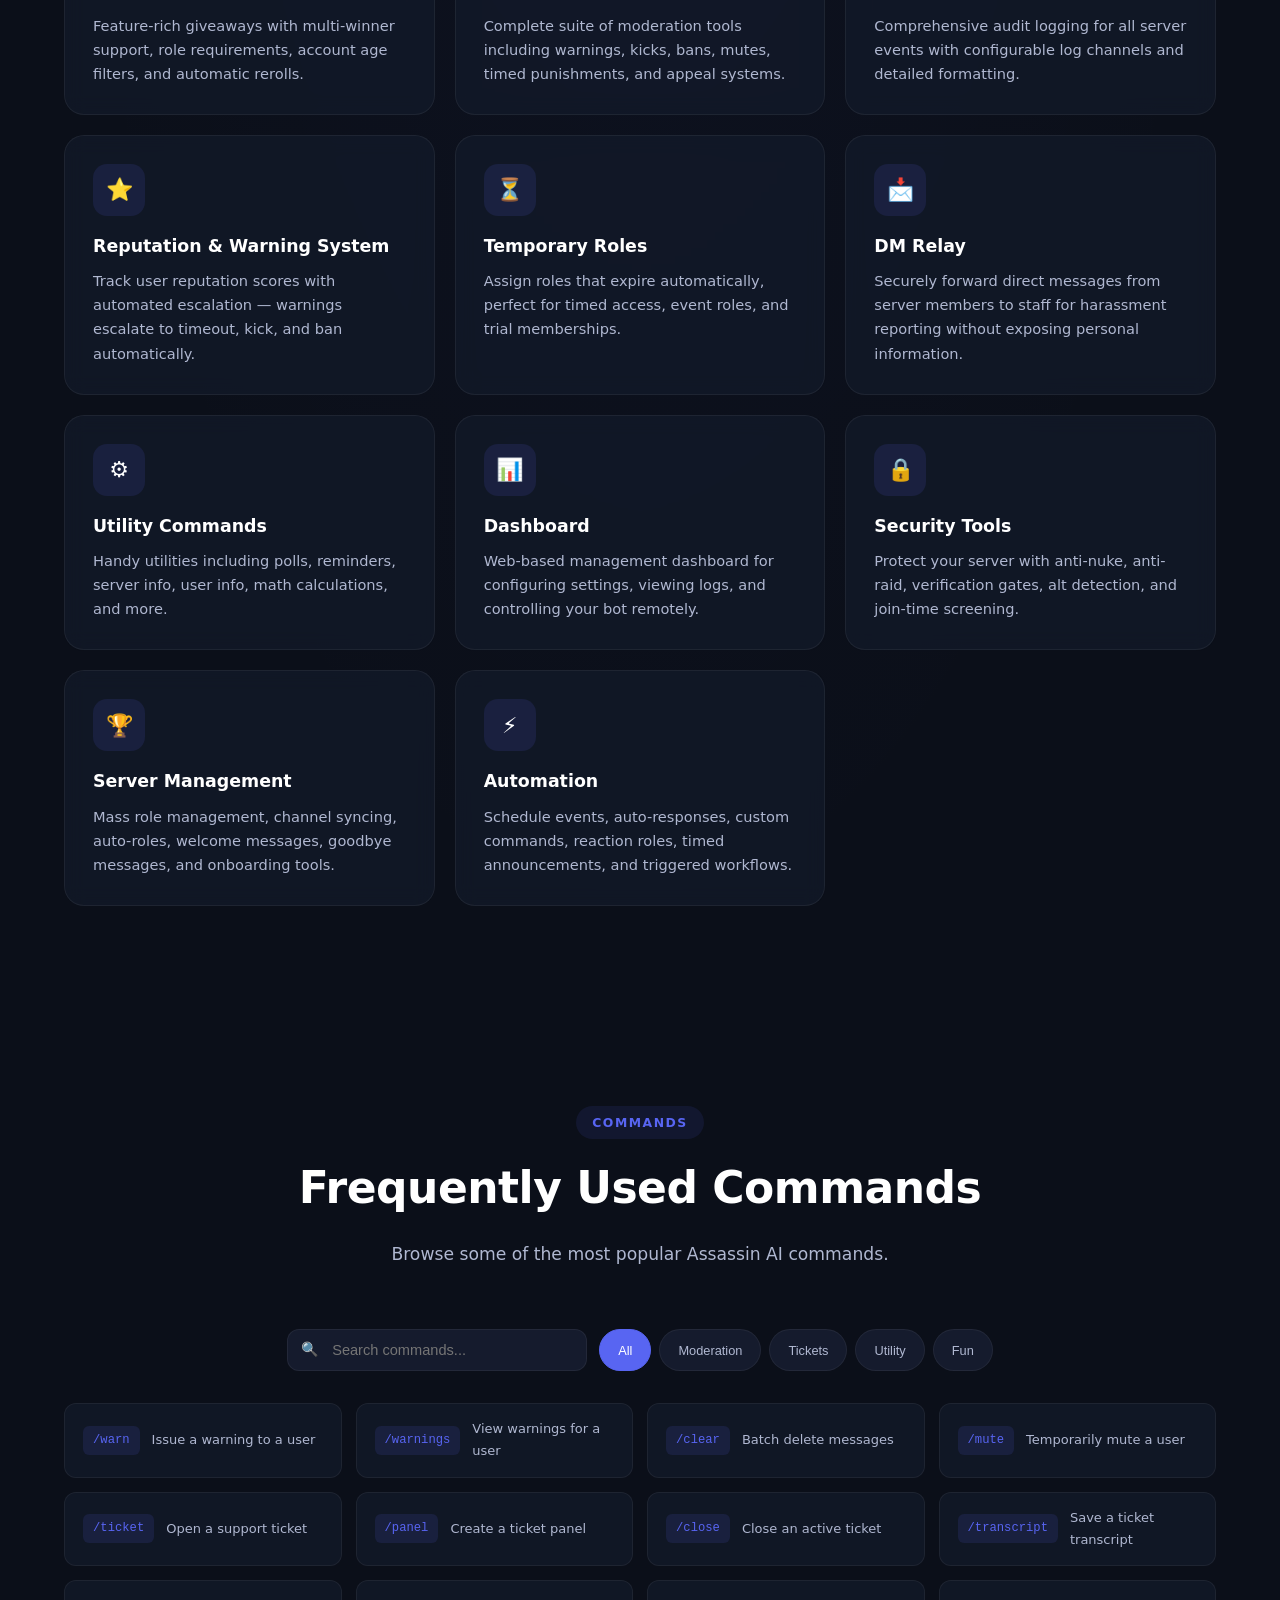
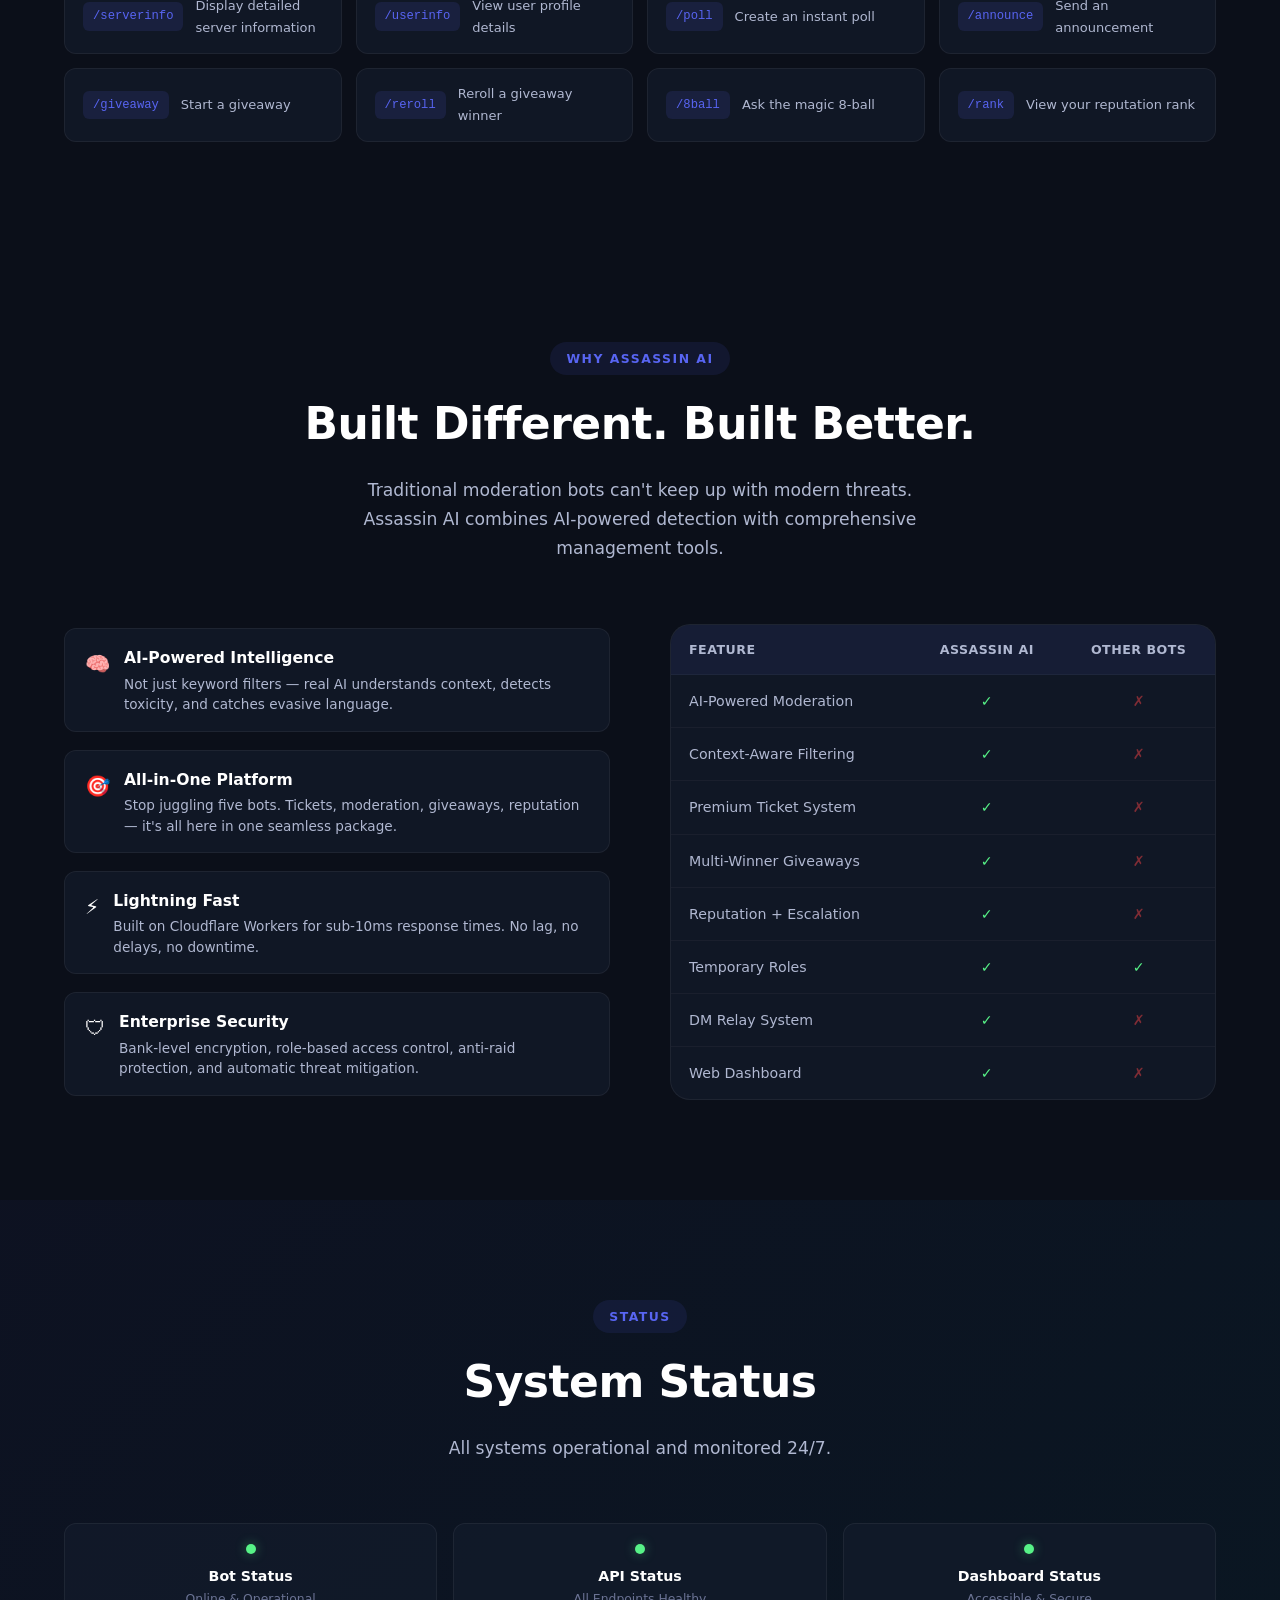
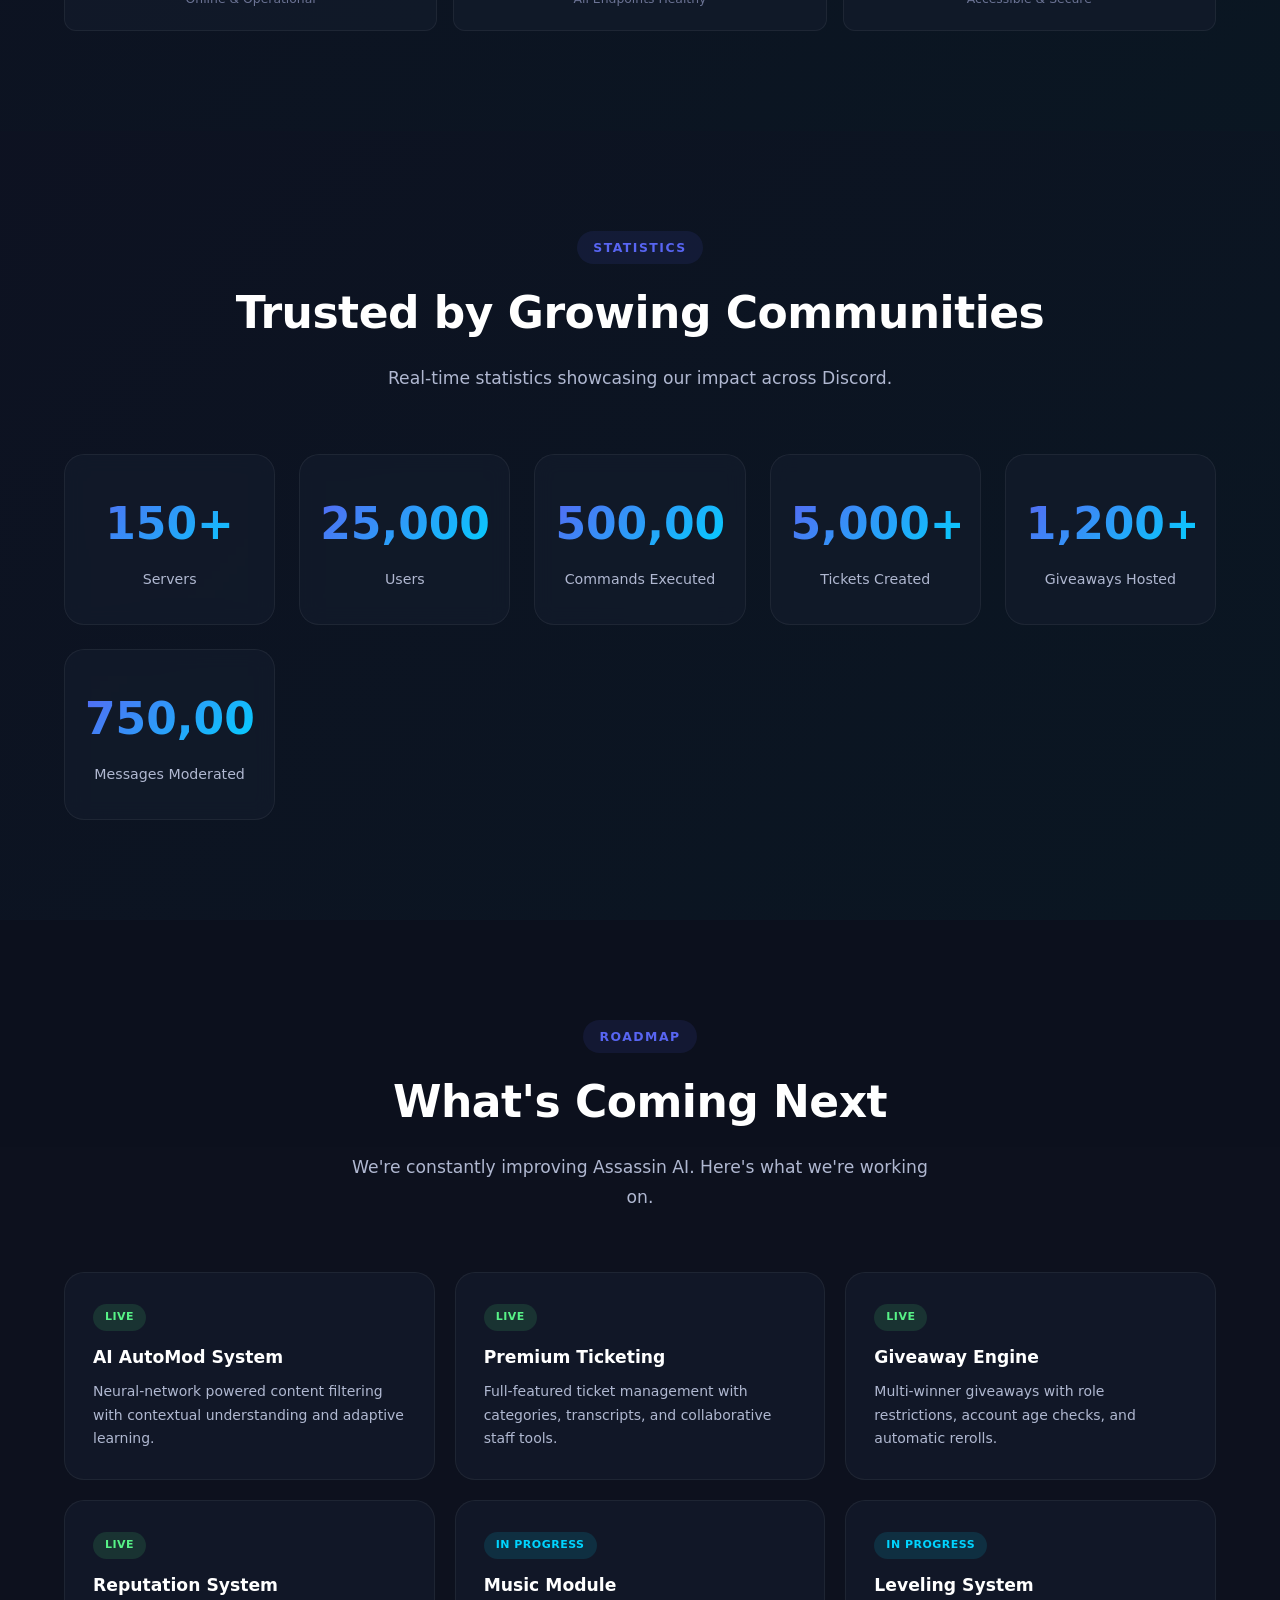
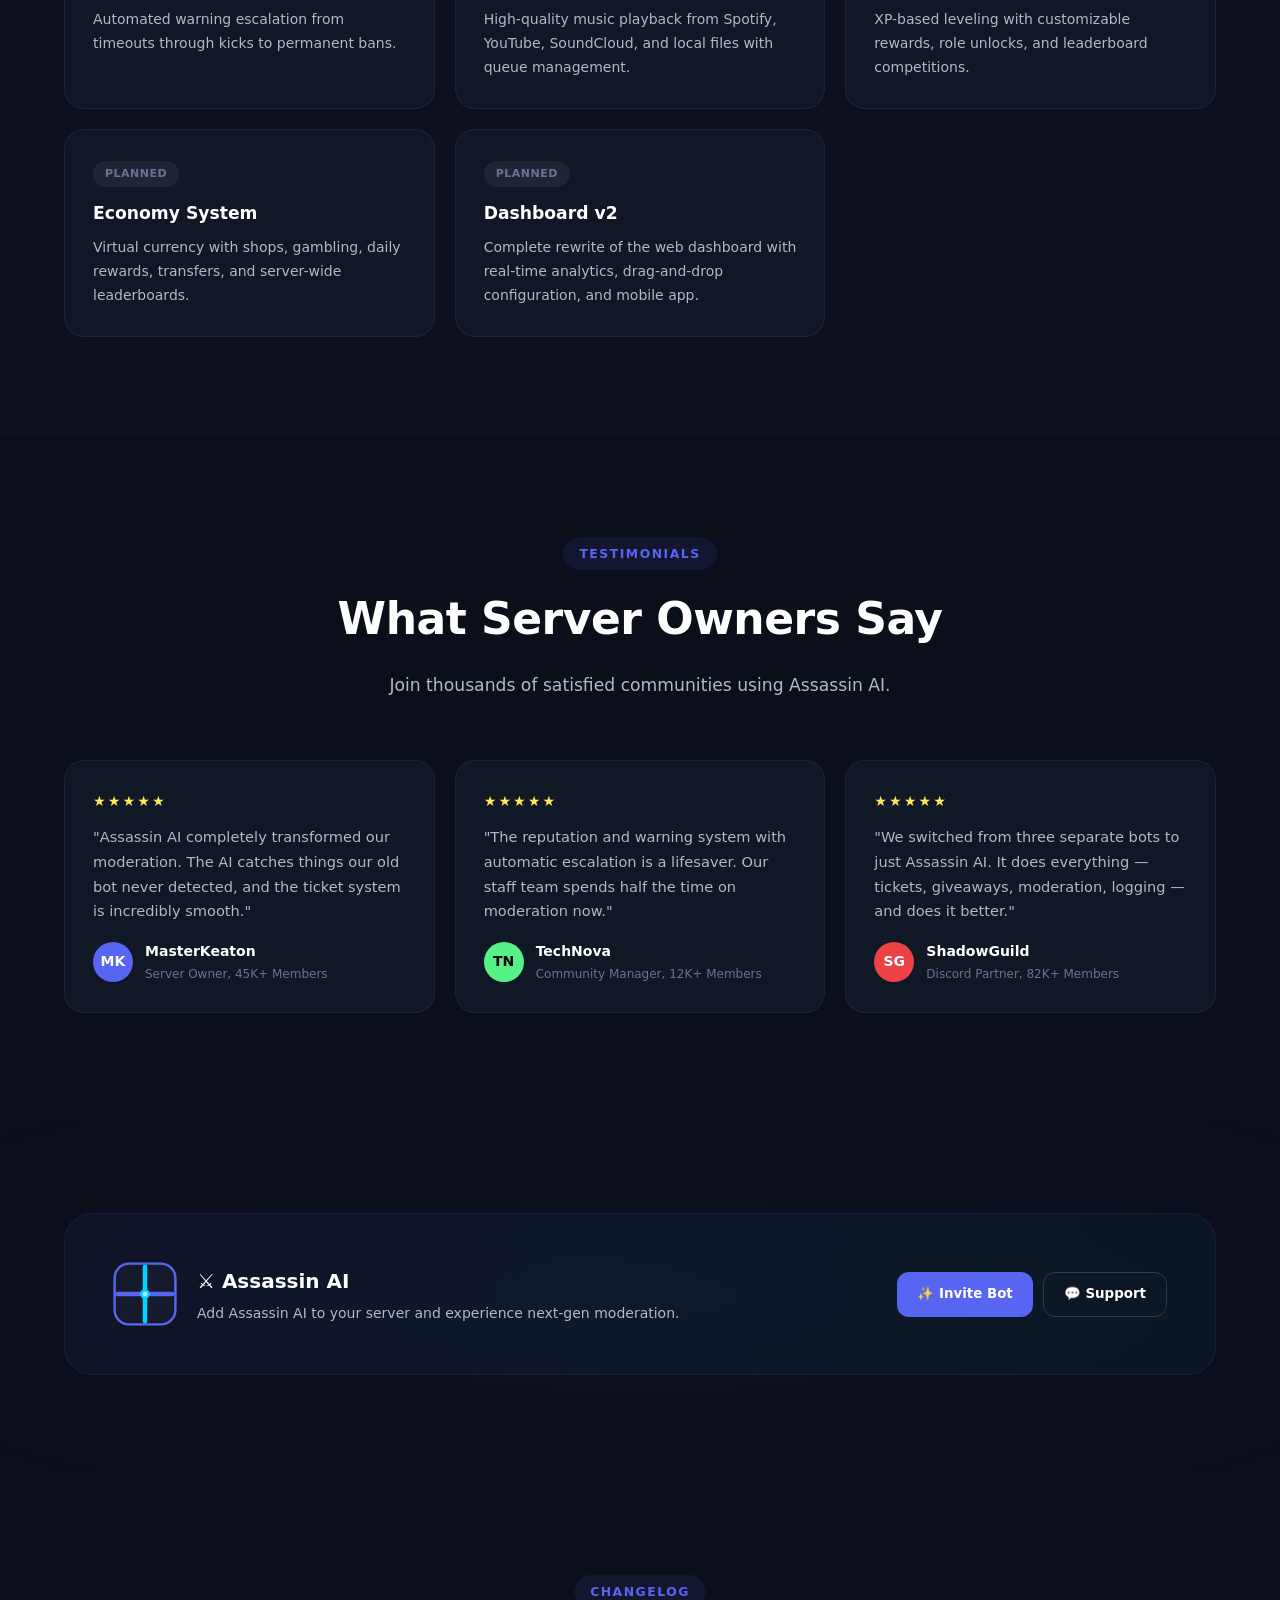
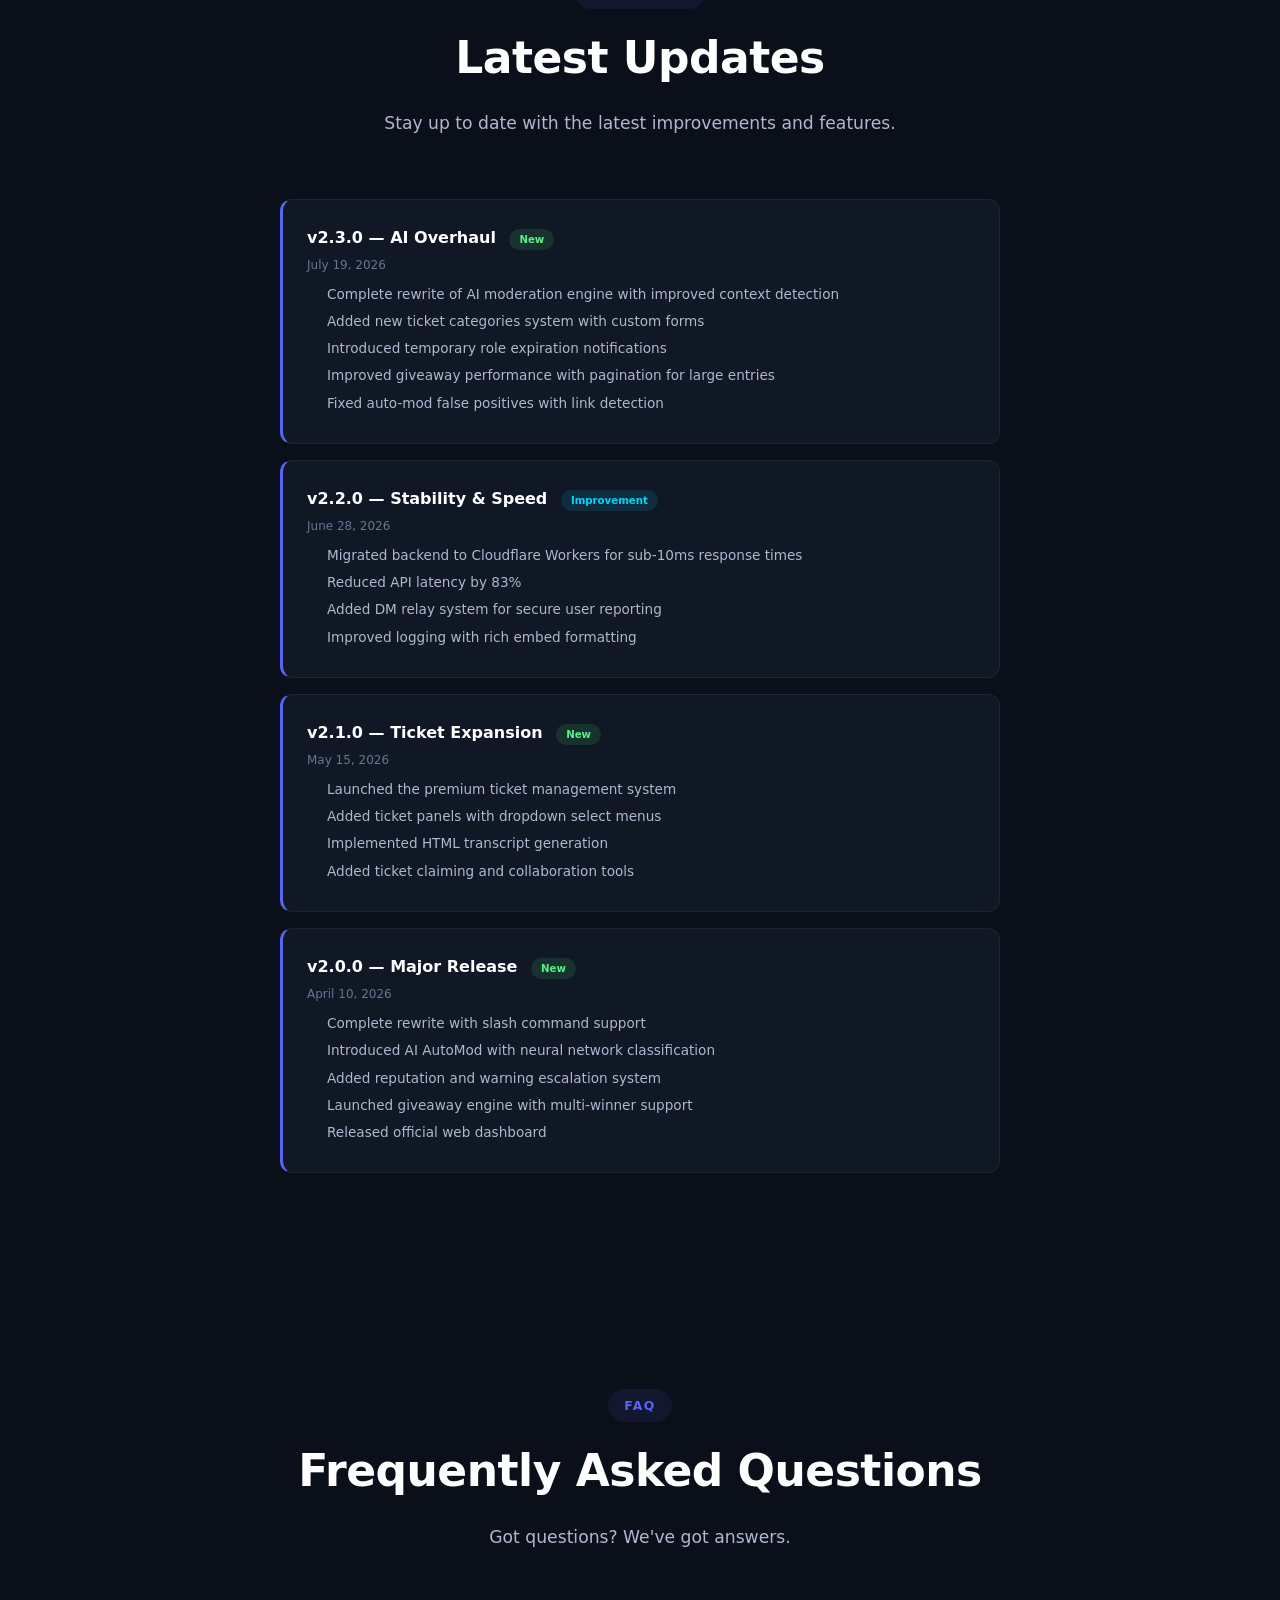
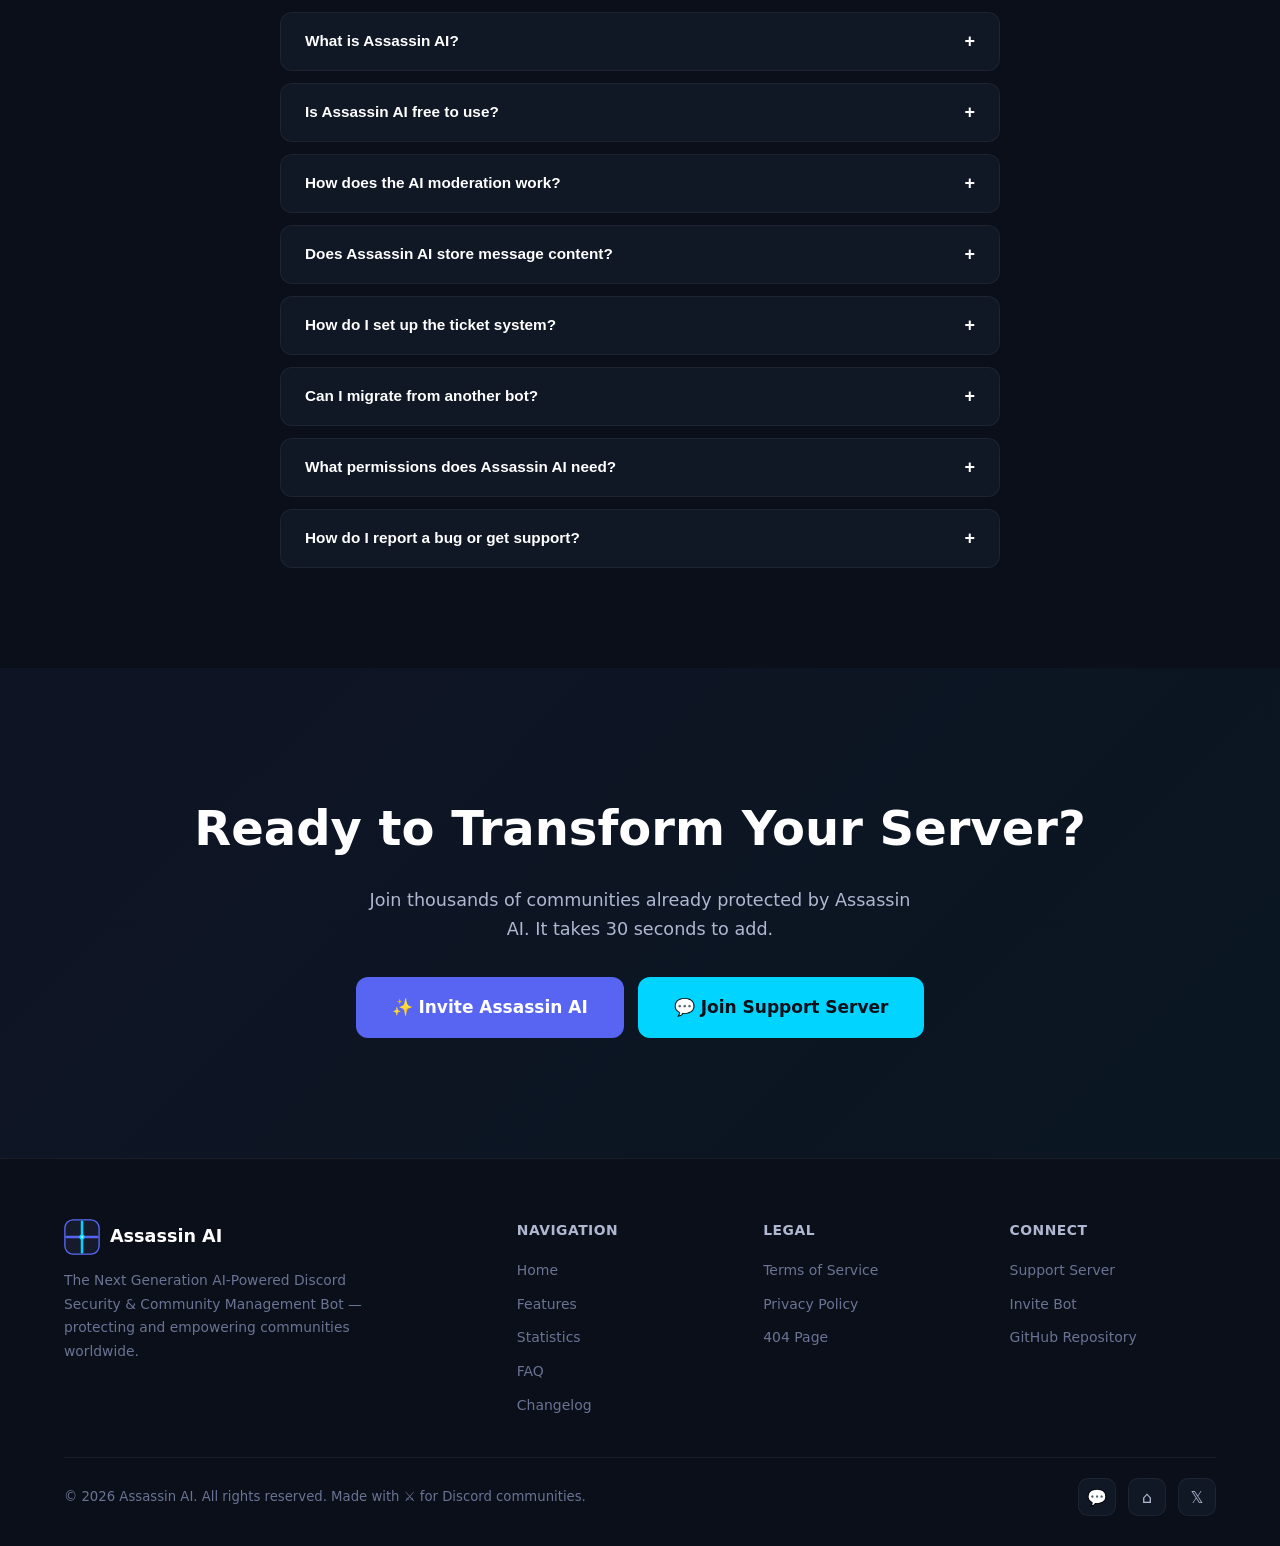
==== commit 32cba409: "Add files via upload" ====
--- a/index.html
+++ b/index.html
@@ -14,18 +14,18 @@
   <meta property="og:description" content="The Next Generation AI-Powered Discord Security & Community Management Bot.">
   <meta property="og:type" content="website">
   <meta property="og:url" content="https://assassin-ai.github.io/">
-  <meta property="og:image" content="https://assassin-ai.github.io/assets/logo.png">
+  <meta property="og:image" content="https://assassin-ai.github.io/logo.svg">
 
   <!-- Twitter Card -->
   <meta name="twitter:card" content="summary_large_image">
   <meta name="twitter:title" content="⚔️ Assassin AI — AI-Powered Discord Bot">
   <meta name="twitter:description" content="The Next Generation AI-Powered Discord Security & Community Management Bot.">
-  <meta name="twitter:image" content="https://assassin-ai.github.io/assets/logo.png">
+  <meta name="twitter:image" content="https://assassin-ai.github.io/logo.svg">
 
   <link rel="canonical" href="https://assassin-ai.github.io/">
-  <link rel="icon" type="image/svg+xml" href="/assets/favicon.svg">
-  <link rel="alternate icon" href="/assets/favicon.svg">
-  <link rel="stylesheet" href="/css/style.css">
+  <link rel="icon" type="image/svg+xml" href="favicon.svg">
+  <link rel="alternate icon" href="favicon.svg">
+  <link rel="stylesheet" href="style.css">
 </head>
 <body>
 
@@ -39,7 +39,7 @@
   <nav class="navbar" role="navigation" aria-label="Main navigation">
     <div class="container">
       <a href="/" class="nav-logo" aria-label="Assassin AI Home">
-        <img src="/assets/logo.svg" alt="Assassin AI Logo" width="36" height="36">
+        <img src="logo.svg" alt="Assassin AI Logo" width="36" height="36">
         <span>Assassin AI</span>
       </a>
       <div class="nav-links">
@@ -322,7 +322,7 @@
     <div class="container">
       <div class="invite-widget fade-in">
         <div class="invite-widget-info">
-          <img src="/assets/logo.svg" alt="Assassin AI Avatar" class="invite-widget-avatar">
+          <img src="logo.svg" alt="Assassin AI Avatar" class="invite-widget-avatar">
           <div>
             <h3>⚔️ Assassin AI</h3>
             <p>Add Assassin AI to your server and experience next-gen moderation.</p>
@@ -454,7 +454,7 @@
       <div class="footer-grid">
         <div class="footer-brand">
           <a href="/" class="nav-logo">
-            <img src="/assets/logo.svg" alt="Assassin AI" width="36" height="36">
+            <img src="logo.svg" alt="Assassin AI" width="36" height="36">
             <span>Assassin AI</span>
           </a>
           <p>The Next Generation AI-Powered Discord Security &amp; Community Management Bot — protecting and empowering communities worldwide.</p>
@@ -500,6 +500,7 @@
   <!-- Back to Top -->
   <button class="back-to-top" aria-label="Back to top">↑</button>
 
-  <script src="/js/main.js"></script>
+  <script src="main.js"></script>
+<script type="module" src="https://static.cloudflareinsights.com/beacon.min.js/v4513226cdae34746b4dedf0b4dfa099e1781791509496" integrity="sha512-ZE9pZaUXND66v380QUtch/5sE9tPFh2zg45pR2PB0CVkCtOREv2AJKkSidISWkysEuQ0EH8faUU5du78bx87UQ==" data-cf-beacon='{"version":"2024.11.0","token":"a5d92e7af2fa4610bfbf5597758c945c","r":1}' crossorigin="anonymous"></script>
 </body>
 </html>
--- a/style.css
+++ b/style.css
@@ -0,0 +1,603 @@
+/* ═══════════════════════════════════════════════════════════════
+   ASSASSIN AI — Official Website Stylesheet
+   ═══════════════════════════════════════════════════════════════ */
+
+/* ── CSS Variables ─────────────────────────────────────────── */
+:root {
+  --bg-primary: #0B0F19;
+  --bg-card: #151B2D;
+  --bg-card-hover: #1A2240;
+  --primary: #5865F2;
+  --primary-dark: #4752C4;
+  --primary-glow: rgba(88, 101, 242, 0.3);
+  --accent: #00D4FF;
+  --accent-glow: rgba(0, 212, 255, 0.25);
+  --success: #57F287;
+  --warning: #FEE75C;
+  --danger: #ED4245;
+  --text: #FFFFFF;
+  --text-secondary: #B0B8D1;
+  --text-muted: #6B7394;
+  --glass-bg: rgba(21, 29, 45, 0.6);
+  --glass-border: rgba(255, 255, 255, 0.06);
+  --glass-shadow: 0 8px 32px rgba(0, 0, 0, 0.3);
+  --radius: 12px;
+  --radius-lg: 20px;
+  --radius-xl: 28px;
+  --transition: 0.3s cubic-bezier(0.4, 0, 0.2, 1);
+  --font: 'Segoe UI', system-ui, -apple-system, sans-serif;
+  --max-width: 1200px;
+  --header-height: 72px;
+}
+
+/* ── Reset & Base ──────────────────────────────────────────── */
+*, *::before, *::after { margin: 0; padding: 0; box-sizing: border-box; }
+html { scroll-behavior: smooth; font-size: 16px; -webkit-font-smoothing: antialiased; }
+body {
+  font-family: var(--font);
+  background: var(--bg-primary);
+  color: var(--text);
+  line-height: 1.7;
+  overflow-x: hidden;
+  min-height: 100vh;
+}
+img { max-width: 100%; height: auto; display: block; }
+a { color: var(--accent); text-decoration: none; transition: color var(--transition); }
+a:hover { color: var(--primary); }
+ul { list-style: none; }
+.container { max-width: var(--max-width); margin: 0 auto; padding: 0 24px; width: 100%; }
+.sr-only { position: absolute; width: 1px; height: 1px; overflow: hidden; clip: rect(0,0,0,0); white-space: nowrap; border: 0; }
+
+/* ── Animations ────────────────────────────────────────────── */
+@keyframes fadeIn { from { opacity: 0; transform: translateY(20px); } to { opacity: 1; transform: translateY(0); } }
+@keyframes fadeInUp { from { opacity: 0; transform: translateY(40px); } to { opacity: 1; transform: translateY(0); } }
+@keyframes fadeInLeft { from { opacity: 0; transform: translateX(-40px); } to { opacity: 1; transform: translateX(0); } }
+@keyframes fadeInRight { from { opacity: 0; transform: translateX(40px); } to { opacity: 1; transform: translateX(0); } }
+@keyframes pulse { 0%, 100% { transform: scale(1); } 50% { transform: scale(1.05); } }
+@keyframes float { 0%, 100% { transform: translateY(0); } 50% { transform: translateY(-10px); } }
+@keyframes glow-pulse { 0%, 100% { opacity: 0.6; } 50% { opacity: 1; } }
+@keyframes spin { to { transform: rotate(360deg); } }
+@keyframes shimmer { 0% { background-position: -200% 0; } 100% { background-position: 200% 0; } }
+@keyframes slideDown { from { opacity: 0; transform: translateY(-10px); } to { opacity: 1; transform: translateY(0); } }
+@keyframes scaleIn { from { opacity: 0; transform: scale(0.9); } to { opacity: 1; transform: scale(1); } }
+@keyframes gradient-shift { 0% { background-position: 0% 50%; } 50% { background-position: 100% 50%; } 100% { background-position: 0% 50%; } }
+@keyframes typewriter { from { width: 0; } to { width: 100%; } }
+@keyframes blink { 0%, 100% { border-color: transparent; } 50% { border-color: var(--accent); } }
+@keyframes border-glow { 0%, 100% { box-shadow: 0 0 20px var(--primary-glow); } 50% { box-shadow: 0 0 40px var(--accent-glow); } }
+
+.fade-in { opacity: 0; }
+.fade-in.visible { animation: fadeInUp 0.7s ease forwards; }
+.fade-in-left.visible { animation: fadeInLeft 0.7s ease forwards; }
+.fade-in-right.visible { animation: fadeInRight 0.7s ease forwards; }
+
+/* ── Loading Screen ──────────────────────────────────────── */
+.loading-screen {
+  position: fixed; inset: 0; z-index: 9999;
+  background: var(--bg-primary);
+  display: flex; align-items: center; justify-content: center;
+  flex-direction: column; gap: 24px;
+  transition: opacity 0.6s ease, visibility 0.6s ease;
+}
+.loading-screen.hidden { opacity: 0; visibility: hidden; pointer-events: none; }
+.loading-swords {
+  width: 48px; height: 48px; position: relative;
+}
+.loading-swords::before, .loading-swords::after {
+  content: ''; position: absolute; width: 3px; height: 32px; border-radius: 2px;
+  top: 8px; background: var(--primary);
+}
+.loading-swords::before { left: 14px; transform: rotate(-45deg); background: var(--primary); }
+.loading-swords::after { right: 14px; transform: rotate(45deg); background: var(--accent); }
+.loading-bar {
+  width: 200px; height: 3px; background: var(--bg-card); border-radius: 2px; overflow: hidden;
+}
+.loading-bar-fill {
+  height: 100%; width: 0%; border-radius: 2px;
+  background: linear-gradient(90deg, var(--primary), var(--accent));
+  animation: loading-progress 1.5s ease forwards;
+}
+@keyframes loading-progress { 0% { width: 0%; } 100% { width: 100%; } }
+
+/* ── Navigation ────────────────────────────────────────────── */
+.navbar {
+  position: fixed; top: 0; left: 0; right: 0; z-index: 1000;
+  height: var(--header-height);
+  transition: all var(--transition);
+  background: transparent;
+}
+.navbar.scrolled {
+  background: rgba(11, 15, 25, 0.85);
+  backdrop-filter: blur(20px);
+  -webkit-backdrop-filter: blur(20px);
+  border-bottom: 1px solid var(--glass-border);
+}
+.navbar .container {
+  display: flex; align-items: center; justify-content: space-between; height: 100%;
+}
+.nav-logo {
+  display: flex; align-items: center; gap: 10px;
+  font-weight: 700; font-size: 1.1rem; color: var(--text); cursor: pointer;
+  transition: opacity var(--transition);
+}
+.nav-logo:hover { color: var(--text); opacity: 0.85; }
+.nav-logo img { width: 36px; height: 36px; border-radius: 8px; }
+.nav-links { display: flex; align-items: center; gap: 6px; }
+.nav-links a {
+  padding: 8px 16px; border-radius: 8px; font-size: 0.875rem; font-weight: 500;
+  color: var(--text-secondary); transition: all var(--transition);
+  position: relative;
+}
+.nav-links a:hover, .nav-links a.active { color: var(--text); background: rgba(255,255,255,0.04); }
+.nav-links a.btn-primary {
+  background: var(--primary); color: white; padding: 8px 20px;
+  border-radius: 8px; font-weight: 600;
+}
+.nav-links a.btn-primary:hover { background: var(--primary-dark); transform: translateY(-1px); }
+.nav-toggle {
+  display: none; flex-direction: column; gap: 5px; cursor: pointer;
+  padding: 8px; background: none; border: none;
+}
+.nav-toggle span {
+  display: block; width: 24px; height: 2px; background: var(--text);
+  border-radius: 2px; transition: all var(--transition);
+}
+.nav-toggle.active span:nth-child(1) { transform: rotate(45deg) translate(5px, 5px); }
+.nav-toggle.active span:nth-child(2) { opacity: 0; }
+.nav-toggle.active span:nth-child(3) { transform: rotate(-45deg) translate(5px, -5px); }
+
+/* ── Hero Section ──────────────────────────────────────────── */
+.hero {
+  min-height: 100vh; display: flex; align-items: center; position: relative;
+  overflow: hidden; padding: calc(var(--header-height) + 40px) 0 60px;
+}
+.hero-bg {
+  position: absolute; inset: 0; z-index: 0;
+  background-image: url('hero-bg.svg');
+  background-size: cover; background-position: center;
+}
+.hero-glow {
+  position: absolute; width: 500px; height: 500px; border-radius: 50%;
+  filter: blur(150px); pointer-events: none;
+}
+.hero-glow-1 { top: -100px; left: -100px; background: var(--primary-glow); }
+.hero-glow-2 { bottom: -100px; right: -100px; background: var(--accent-glow); }
+.hero .container { position: relative; z-index: 1; text-align: center; }
+.hero-badge {
+  display: inline-flex; align-items: center; gap: 8px;
+  padding: 8px 20px; border-radius: 100px; font-size: 0.825rem; font-weight: 500;
+  background: rgba(88, 101, 242, 0.12); border: 1px solid rgba(88, 101, 242, 0.25);
+  color: var(--primary); margin-bottom: 28px;
+  animation: fadeIn 0.8s ease forwards;
+}
+.hero-badge-dot { width: 8px; height: 8px; border-radius: 50%; background: var(--success); animation: pulse 2s infinite; }
+.hero-icon { font-size: 4rem; margin-bottom: 16px; display: block; animation: float 3s ease-in-out infinite; }
+.hero h1 {
+  font-size: clamp(2.5rem, 6vw, 4.5rem); font-weight: 800; line-height: 1.1;
+  margin-bottom: 16px; letter-spacing: -1px;
+  animation: fadeInUp 0.8s ease 0.1s both;
+}
+.hero h1 .gradient-text {
+  background: linear-gradient(135deg, var(--primary), var(--accent));
+  -webkit-background-clip: text; -webkit-text-fill-color: transparent;
+  background-clip: text;
+}
+.hero-subtitle {
+  font-size: clamp(1rem, 2vw, 1.225rem); color: var(--text-secondary);
+  max-width: 650px; margin: 0 auto 36px; line-height: 1.7;
+  animation: fadeInUp 0.8s ease 0.2s both;
+}
+.hero-buttons {
+  display: flex; flex-wrap: wrap; gap: 14px; justify-content: center;
+  animation: fadeInUp 0.8s ease 0.3s both;
+}
+.hero-scroll-indicator {
+  position: absolute; bottom: 30px; left: 50%; transform: translateX(-50%);
+  color: var(--text-muted); font-size: 0.75rem; display: flex; flex-direction: column; align-items: center; gap: 6px;
+  animation: float 2.5s ease-in-out infinite;
+}
+
+/* ── Buttons ───────────────────────────────────────────────── */
+.btn {
+  display: inline-flex; align-items: center; gap: 8px;
+  padding: 14px 28px; border-radius: var(--radius); font-weight: 600;
+  font-size: 0.9375rem; border: none; cursor: pointer;
+  transition: all var(--transition); text-decoration: none !important;
+  position: relative; overflow: hidden;
+}
+.btn::after {
+  content: ''; position: absolute; inset: 0; border-radius: inherit;
+  opacity: 0; transition: opacity var(--transition);
+}
+.btn:hover { transform: translateY(-2px); }
+.btn:active { transform: translateY(0); }
+.btn-primary { background: var(--primary); color: white; }
+.btn-primary:hover { background: var(--primary-dark); color: white; box-shadow: 0 8px 30px var(--primary-glow); }
+.btn-accent { background: var(--accent); color: var(--bg-primary); }
+.btn-accent:hover { background: #00E5FF; color: var(--bg-primary); box-shadow: 0 8px 30px var(--accent-glow); }
+.btn-outline {
+  background: transparent; color: var(--text); border: 1.5px solid rgba(255,255,255,0.15);
+}
+.btn-outline:hover { border-color: var(--primary); color: var(--text); background: rgba(88,101,242,0.08); }
+.btn-sm { padding: 10px 20px; font-size: 0.8375rem; }
+.btn-lg { padding: 16px 36px; font-size: 1.0625rem; }
+
+/* ── Section Common ──────────────────────────────────────── */
+.section { padding: 100px 0; position: relative; }
+.section-header { text-align: center; margin-bottom: 60px; }
+.section-tag {
+  display: inline-block; padding: 6px 16px; border-radius: 100px;
+  font-size: 0.775rem; font-weight: 600; text-transform: uppercase; letter-spacing: 1.5px;
+  background: rgba(88, 101, 242, 0.1); color: var(--primary); margin-bottom: 12px;
+}
+.section-title {
+  font-size: clamp(1.75rem, 4vw, 2.75rem); font-weight: 800;
+  margin-bottom: 14px; letter-spacing: -0.5px;
+}
+.section-desc {
+  color: var(--text-secondary); font-size: 1.075rem;
+  max-width: 600px; margin: 0 auto;
+}
+
+/* ── Features Grid ────────────────────────────────────────── */
+.features { background: radial-gradient(ellipse at 50% 0%, rgba(88,101,242,0.04) 0%, transparent 70%); }
+.features-grid {
+  display: grid; grid-template-columns: repeat(auto-fill, minmax(280px, 1fr));
+  gap: 20px;
+}
+.feature-card {
+  background: var(--glass-bg); border: 1px solid var(--glass-border);
+  backdrop-filter: blur(10px); -webkit-backdrop-filter: blur(10px);
+  border-radius: var(--radius-lg); padding: 28px; cursor: default;
+  transition: all var(--transition);
+}
+.feature-card:hover {
+  background: var(--bg-card-hover); transform: translateY(-4px);
+  border-color: rgba(88,101,242,0.2); box-shadow: 0 20px 60px rgba(0,0,0,0.3);
+}
+.feature-icon {
+  width: 52px; height: 52px; border-radius: 14px;
+  display: flex; align-items: center; justify-content: center;
+  font-size: 1.375rem; margin-bottom: 16px;
+  background: rgba(88,101,242,0.12);
+}
+.feature-card h3 { font-size: 1.0875rem; font-weight: 700; margin-bottom: 8px; }
+.feature-card p { color: var(--text-secondary); font-size: 0.9125rem; line-height: 1.65; }
+
+/* ── Why Us Section ────────────────────────────────────────── */
+.why-us { background: var(--bg-primary); }
+.why-us-grid { display: grid; grid-template-columns: 1fr 1fr; gap: 60px; align-items: center; }
+.why-us-content h2 { font-size: clamp(1.75rem, 3.5vw, 2.5rem); font-weight: 800; margin-bottom: 24px; letter-spacing: -0.5px; }
+.why-us-list { display: flex; flex-direction: column; gap: 18px; }
+.why-us-item {
+  display: flex; align-items: flex-start; gap: 14px;
+  padding: 16px 20px; border-radius: var(--radius);
+  background: var(--glass-bg); border: 1px solid var(--glass-border);
+  transition: all var(--transition);
+}
+.why-us-item:hover { background: var(--bg-card-hover); transform: translateX(4px); }
+.why-us-item-icon { font-size: 1.275rem; flex-shrink: 0; margin-top: 2px; }
+.why-us-item h4 { font-size: 0.975rem; font-weight: 600; margin-bottom: 2px; }
+.why-us-item p { font-size: 0.85rem; color: var(--text-secondary); line-height: 1.5; }
+
+.why-us-visual {
+  display: flex; align-items: center; justify-content: center;
+}
+.comparison-table {
+  width: 100%; border-collapse: separate; border-spacing: 0;
+  border-radius: var(--radius-lg); overflow: hidden;
+  background: var(--glass-bg); border: 1px solid var(--glass-border);
+}
+.comparison-table th, .comparison-table td {
+  padding: 14px 18px; text-align: center; font-size: 0.8875rem;
+  border-bottom: 1px solid rgba(255,255,255,0.04);
+}
+.comparison-table th {
+  background: rgba(88,101,242,0.08); font-weight: 700; font-size: 0.7875rem;
+  text-transform: uppercase; letter-spacing: 0.5px; color: var(--text-secondary);
+}
+.comparison-table th:first-child { text-align: left; }
+.comparison-table td:first-child { text-align: left; font-weight: 500; color: var(--text-secondary); }
+.comparison-table td .check { color: var(--success); }
+.comparison-table td .cross { color: var(--danger); opacity: 0.5; }
+.comparison-table tr:last-child td { border-bottom: none; }
+.comparison-table tr:hover td { background: rgba(255,255,255,0.015); }
+
+/* ── Stats Section ─────────────────────────────────────────── */
+.stats-section {
+  background: linear-gradient(135deg, rgba(88,101,242,0.04) 0%, rgba(0,212,255,0.04) 100%);
+  position: relative; overflow: hidden;
+}
+.stats-grid { display: grid; grid-template-columns: repeat(auto-fill, minmax(180px, 1fr)); gap: 24px; }
+.stat-card {
+  text-align: center; padding: 32px 20px; border-radius: var(--radius-lg);
+  background: var(--glass-bg); border: 1px solid var(--glass-border);
+  backdrop-filter: blur(10px); transition: all var(--transition);
+}
+.stat-card:hover { transform: translateY(-4px); border-color: rgba(88,101,242,0.2); }
+.stat-number {
+  font-size: clamp(2rem, 4vw, 2.75rem); font-weight: 800;
+  background: linear-gradient(135deg, var(--primary), var(--accent));
+  -webkit-background-clip: text; -webkit-text-fill-color: transparent;
+  background-clip: text;
+}
+.stat-label { color: var(--text-secondary); font-size: 0.8875rem; margin-top: 6px; font-weight: 500; }
+
+/* ── Commands Showcase ─────────────────────────────────────── */
+.commands { background: var(--bg-primary); }
+.commands-controls {
+  display: flex; gap: 12px; flex-wrap: wrap; justify-content: center; margin-bottom: 32px;
+}
+.command-search {
+  padding: 12px 20px 12px 44px; border-radius: var(--radius);
+  background: var(--bg-card); border: 1px solid var(--glass-border);
+  color: var(--text); font-size: 0.9125rem; outline: none; width: 300px; max-width: 100%;
+  transition: border-color var(--transition);
+}
+.command-search:focus { border-color: var(--primary); }
+.command-search-wrapper { position: relative; }
+.command-search-wrapper::before {
+  content: '🔍'; position: absolute; left: 14px; top: 50%; transform: translateY(-50%);
+  font-size: 0.875rem; z-index: 1;
+}
+.category-filters { display: flex; flex-wrap: wrap; gap: 8px; justify-content: center; }
+.category-btn {
+  padding: 8px 18px; border-radius: 100px; font-size: 0.8rem; font-weight: 500;
+  background: var(--bg-card); border: 1px solid var(--glass-border); color: var(--text-secondary);
+  cursor: pointer; transition: all var(--transition);
+}
+.category-btn:hover { border-color: rgba(88,101,242,0.3); color: var(--text); }
+.category-btn.active { background: var(--primary); border-color: var(--primary); color: white; }
+.commands-grid {
+  display: grid; grid-template-columns: repeat(auto-fill, minmax(260px, 1fr)); gap: 14px;
+}
+.command-item {
+  display: flex; align-items: center; gap: 12px;
+  padding: 14px 18px; border-radius: var(--radius);
+  background: var(--glass-bg); border: 1px solid var(--glass-border);
+  transition: all var(--transition); cursor: default;
+}
+.command-item:hover { background: var(--bg-card-hover); transform: translateY(-2px); }
+.command-cmd {
+  font-family: 'SF Mono', 'Fira Code', monospace; font-size: 0.7625rem;
+  padding: 4px 10px; border-radius: 6px;
+  background: rgba(88,101,242,0.12); color: var(--primary); white-space: nowrap;
+}
+.command-desc { font-size: 0.8125rem; color: var(--text-secondary); flex: 1; }
+
+/* ── Roadmap Section ──────────────────────────────────────── */
+.roadmap { background: rgba(88,101,242,0.02); }
+.roadmap-grid { display: grid; grid-template-columns: repeat(auto-fill, minmax(280px, 1fr)); gap: 20px; }
+.roadmap-card {
+  padding: 28px; border-radius: var(--radius-lg);
+  background: var(--glass-bg); border: 1px solid var(--glass-border);
+  transition: all var(--transition);
+}
+.roadmap-card:hover { transform: translateY(-3px); border-color: rgba(88,101,242,0.2); }
+.roadmap-status {
+  display: inline-block; padding: 4px 12px; border-radius: 100px;
+  font-size: 0.6875rem; font-weight: 600; text-transform: uppercase; letter-spacing: 0.5px;
+}
+.roadmap-status.live { background: rgba(87,242,135,0.12); color: var(--success); }
+.roadmap-status.in-progress { background: rgba(0,212,255,0.12); color: var(--accent); }
+.roadmap-status.planned { background: rgba(255,255,255,0.06); color: var(--text-muted); }
+.roadmap-card h3 { font-size: 1.075rem; font-weight: 700; margin: 12px 0 8px; }
+.roadmap-card p { color: var(--text-secondary); font-size: 0.875rem; }
+
+/* ── Testimonials ──────────────────────────────────────────── */
+.testimonials { background: var(--bg-primary); }
+.testimonials-grid {
+  display: grid; grid-template-columns: repeat(auto-fill, minmax(320px, 1fr)); gap: 20px;
+}
+.testimonial-card {
+  padding: 28px; border-radius: var(--radius-lg);
+  background: var(--glass-bg); border: 1px solid var(--glass-border);
+  transition: all var(--transition);
+}
+.testimonial-card:hover { transform: translateY(-3px); border-color: rgba(88,101,242,0.15); }
+.testimonial-stars { color: var(--warning); font-size: 0.8875rem; margin-bottom: 12px; letter-spacing: 2px; }
+.testimonial-text { color: var(--text-secondary); font-size: 0.9125rem; line-height: 1.7; margin-bottom: 16px; }
+.testimonial-author { display: flex; align-items: center; gap: 12px; }
+.testimonial-avatar {
+  width: 40px; height: 40px; border-radius: 50%;
+  display: flex; align-items: center; justify-content: center;
+  font-weight: 700; font-size: 0.875rem;
+}
+.testimonial-name { font-weight: 600; font-size: 0.875rem; }
+.testimonial-role { font-size: 0.75rem; color: var(--text-muted); }
+
+/* ── FAQ Section ──────────────────────────────────────────── */
+.faq { background: var(--bg-primary); }
+.faq-list { max-width: 720px; margin: 0 auto; display: flex; flex-direction: column; gap: 12px; }
+.faq-item {
+  border-radius: var(--radius); overflow: hidden;
+  background: var(--glass-bg); border: 1px solid var(--glass-border);
+  transition: all var(--transition);
+}
+.faq-item:hover { border-color: rgba(88,101,242,0.12); }
+.faq-question {
+  width: 100%; padding: 18px 24px; display: flex; align-items: center; justify-content: space-between;
+  gap: 16px; background: none; border: none; color: var(--text); font-size: 0.9575rem;
+  font-weight: 600; cursor: pointer; text-align: left; transition: color var(--transition);
+}
+.faq-question:hover { color: var(--primary); }
+.faq-question-icon {
+  flex-shrink: 0; font-size: 1.125rem; transition: transform var(--transition);
+}
+.faq-item.open .faq-question-icon { transform: rotate(45deg); }
+.faq-answer {
+  max-height: 0; overflow: hidden; transition: max-height 0.4s ease, padding 0.4s ease;
+}
+.faq-item.open .faq-answer { max-height: 300px; }
+.faq-answer-inner { padding: 0 24px 18px; color: var(--text-secondary); font-size: 0.895rem; line-height: 1.7; }
+
+/* ── Invite Widget ─────────────────────────────────────────── */
+.widget-section { background: radial-gradient(ellipse at 50% 50%, rgba(88,101,242,0.04), transparent); }
+.invite-widget {
+  display: flex; align-items: center; justify-content: space-between;
+  gap: 40px; padding: 48px; border-radius: var(--radius-xl);
+  background: linear-gradient(135deg, rgba(88,101,242,0.06), rgba(0,212,255,0.04));
+  border: 1px solid rgba(88,101,242,0.12);
+}
+.invite-widget-info { display: flex; align-items: center; gap: 20px; }
+.invite-widget-avatar { width: 64px; height: 64px; border-radius: 16px; }
+.invite-widget h3 { font-size: 1.25rem; font-weight: 700; margin-bottom: 4px; }
+.invite-widget p { color: var(--text-secondary); font-size: 0.875rem; }
+.invite-widget .btn-group { display: flex; gap: 10px; flex-shrink: 0; }
+
+/* ── Status Section ────────────────────────────────────────── */
+.status-grid { display: grid; grid-template-columns: repeat(3, 1fr); gap: 16px; }
+.status-card {
+  padding: 20px; border-radius: var(--radius);
+  background: var(--glass-bg); border: 1px solid var(--glass-border);
+  text-align: center; transition: all var(--transition);
+}
+.status-card:hover { transform: translateY(-2px); background: var(--bg-card-hover); }
+.status-dot { width: 10px; height: 10px; border-radius: 50%; margin: 0 auto 10px; }
+.status-dot.online { background: var(--success); box-shadow: 0 0 12px rgba(87,242,135,0.4); }
+.status-dot.offline { background: var(--danger); box-shadow: 0 0 12px rgba(237,66,69,0.4); }
+.status-card h4 { font-size: 0.8875rem; font-weight: 600; }
+.status-card p { font-size: 0.775rem; color: var(--text-muted); }
+
+/* ── Changelog Section ─────────────────────────────────────── */
+.changelog-list { max-width: 720px; margin: 0 auto; }
+.changelog-entry { padding: 24px; margin-bottom: 16px; border-radius: var(--radius);
+  background: var(--glass-bg); border: 1px solid var(--glass-border);
+  border-left: 3px solid var(--primary);
+}
+.changelog-entry h3 { font-size: 1rem; font-weight: 700; margin-bottom: 4px; }
+.changelog-date { font-size: 0.75rem; color: var(--text-muted); margin-bottom: 8px; }
+.changelog-entry ul { padding-left: 20px; }
+.changelog-entry li { color: var(--text-secondary); font-size: 0.85rem; margin-bottom: 4px; }
+.changelog-entry .tag {
+  display: inline-block; padding: 2px 10px; border-radius: 100px;
+  font-size: 0.6375rem; font-weight: 600; margin-left: 8px;
+}
+.tag-new { background: rgba(87,242,135,0.12); color: var(--success); }
+.tag-fix { background: rgba(238,231,92,0.12); color: var(--warning); }
+.tag-improve { background: rgba(0,212,255,0.12); color: var(--accent); }
+
+/* ── CTA Section ───────────────────────────────────────────── */
+.cta-section {
+  text-align: center; padding: 120px 0;
+  background: linear-gradient(135deg, rgba(88,101,242,0.06), rgba(0,212,255,0.04));
+  position: relative; overflow: hidden;
+}
+.cta-section h2 { font-size: clamp(1.75rem, 5vw, 3rem); font-weight: 800; margin-bottom: 16px; }
+.cta-section p { color: var(--text-secondary); font-size: 1.1rem; margin-bottom: 32px; max-width: 550px; margin-left: auto; margin-right: auto; }
+.cta-buttons { display: flex; flex-wrap: wrap; gap: 14px; justify-content: center; }
+
+/* ── Footer ────────────────────────────────────────────────── */
+.footer {
+  border-top: 1px solid var(--glass-border); padding: 60px 0 30px;
+  background: var(--bg-primary);
+}
+.footer-grid { display: grid; grid-template-columns: 2fr 1fr 1fr 1fr; gap: 40px; margin-bottom: 40px; }
+.footer-brand .nav-logo { margin-bottom: 14px; }
+.footer-brand p { color: var(--text-muted); font-size: 0.865rem; max-width: 320px; line-height: 1.7; }
+.footer h4 { font-size: 0.8675rem; font-weight: 700; margin-bottom: 16px; text-transform: uppercase; letter-spacing: 0.5px; color: var(--text-secondary); }
+.footer-links { display: flex; flex-direction: column; gap: 10px; }
+.footer-links a { color: var(--text-muted); font-size: 0.8735rem; }
+.footer-links a:hover { color: var(--text); }
+.footer-bottom { border-top: 1px solid var(--glass-border); padding-top: 20px; display: flex; justify-content: space-between; align-items: center; flex-wrap: wrap; gap: 12px; }
+.footer-bottom p { color: var(--text-muted); font-size: 0.8275rem; }
+.footer-social { display: flex; gap: 12px; }
+.footer-social a {
+  width: 38px; height: 38px; border-radius: 10px; display: flex; align-items: center; justify-content: center;
+  background: var(--glass-bg); border: 1px solid var(--glass-border);
+  color: var(--text-secondary); font-size: 1rem;
+  transition: all var(--transition);
+}
+.footer-social a:hover { background: var(--bg-card-hover); color: var(--text); transform: translateY(-2px); }
+
+/* ── Back to Top ──────────────────────────────────────────── */
+.back-to-top {
+  position: fixed; bottom: 30px; right: 30px; z-index: 990;
+  width: 46px; height: 46px; border-radius: 12px;
+  background: var(--primary); color: white; border: none; cursor: pointer;
+  display: flex; align-items: center; justify-content: center;
+  font-size: 1.223rem; transition: all var(--transition);
+  opacity: 0; visibility: hidden; transform: translateY(20px);
+  box-shadow: 0 4px 20px var(--primary-glow);
+}
+.back-to-top.visible { opacity: 1; visibility: visible; transform: translateY(0); }
+.back-to-top:hover { background: var(--primary-dark); transform: translateY(-3px); }
+
+/* ── LEGAL PAGES ───────────────────────────────────────────── */
+.legal-page { padding: calc(var(--header-height) + 60px) 0 60px; }
+.legal-page article { max-width: 800px; margin: 0 auto; }
+.legal-page h1 { font-size: clamp(1.75rem, 4vw, 2.5rem); font-weight: 800; margin-bottom: 8px; }
+.legal-page .last-updated { color: var(--text-muted); font-size: 0.8475rem; margin-bottom: 40px; }
+.legal-page h2 { font-size: 1.3275rem; font-weight: 700; margin: 36px 0 14px; color: var(--accent); }
+.legal-page p { color: var(--text-secondary); margin-bottom: 14px; font-size: 0.9325rem; line-height: 1.8; }
+.legal-page ul { padding-left: 24px; margin-bottom: 14px; }
+.legal-page li { color: var(--text-secondary); margin-bottom: 8px; font-size: 0.915rem; list-style: disc; }
+
+/* ── 404 PAGE ──────────────────────────────────────────────── */
+.page-404 { min-height: 100vh; display: flex; align-items: center; justify-content: center; text-align: center; padding: 24px; }
+.page-404 h1 { font-size: clamp(6rem, 20vw, 12rem); font-weight: 900; line-height: 1;
+  background: linear-gradient(135deg, var(--primary), var(--accent));
+  -webkit-background-clip: text; -webkit-text-fill-color: transparent;
+  background-clip: text; margin-bottom: 8px;
+}
+.page-404 .swords {
+  font-size: clamp(3rem, 8vw, 5rem); margin-bottom: 16px;
+  animation: float 3s ease-in-out infinite; display: block;
+}
+.page-404 h2 { font-size: clamp(1.25rem, 3vw, 1.75rem); font-weight: 700; margin-bottom: 12px; }
+.page-404 p { color: var(--text-secondary); max-width: 400px; margin: 0 auto 28px; }
+.page-404 .btn-group { display: flex; gap: 12px; justify-content: center; flex-wrap: wrap; }
+
+/* ── Placeholder Loading ───────────────────────────────────── */
+[data-placeholder] { position: relative; }
+[data-placeholder]::before {
+  content: attr(data-placeholder); position: absolute; inset: 0;
+  display: flex; align-items: center; justify-content: center;
+  color: var(--text-muted); font-size: 0.835rem;
+}
+
+/* ── Media Queries ────────────────────────────────────────── */
+@media (max-width: 992px) {
+  .why-us-grid { grid-template-columns: 1fr; gap: 40px; }
+  .footer-grid { grid-template-columns: 1fr 1fr; }
+  .comparison-table { font-size: 0.755rem; overflow-x: auto; display: block; }
+  .invite-widget { flex-direction: column; text-align: center; padding: 32px 24px; }
+  .invite-widget-info { flex-direction: column; }
+}
+
+@media (max-width: 768px) {
+  .navbar { background: rgba(11,15,25,0.92); backdrop-filter: blur(20px); }
+  .navbar.scrolled { background: rgba(11,15,25,0.95); }
+  .nav-links {
+    position: fixed; top: var(--header-height); left: 0; right: 0;
+    flex-direction: column; gap: 4px; padding: 16px;
+    background: rgba(11,15,25,0.98); backdrop-filter: blur(24px);
+    border-bottom: 1px solid var(--glass-border);
+    transform: translateY(-100%); opacity: 0; visibility: hidden;
+    transition: all var(--transition);
+  }
+  .nav-links.open { transform: translateY(0); opacity: 1; visibility: visible; }
+  .nav-links a { width: 100%; padding: 14px 16px; }
+  .nav-toggle { display: flex; }
+  .section { padding: 60px 0; }
+  .features-grid { grid-template-columns: 1fr; }
+  .testimonials-grid { grid-template-columns: 1fr; }
+  .stats-grid { grid-template-columns: repeat(2, 1fr); }
+  .status-grid { grid-template-columns: 1fr; }
+  .footer-grid { grid-template-columns: 1fr; }
+  .hero h1 { font-size: clamp(2rem, 8vw, 3rem); }
+  .hero-buttons { flex-direction: column; align-items: center; }
+  .hero-buttons .btn { width: 100%; max-width: 300px; justify-content: center; }
+  .back-to-top { bottom: 20px; right: 20px; }
+}
+
+@media (max-width: 480px) {
+  :root { --header-height: 64px; }
+  .container { padding: 0 16px; }
+  .stats-grid { grid-template-columns: 1fr 1fr; gap: 12px; }
+  .stat-card { padding: 20px 14px; }
+  .stat-number { font-size: 1.525rem; }
+  .cta-section { padding: 80px 0; }
+}
+
+/* ── Print ─────────────────────────────────────────────────── */
+@media print { .navbar, .back-to-top, .loading-screen, .footer-social { display: none; } }
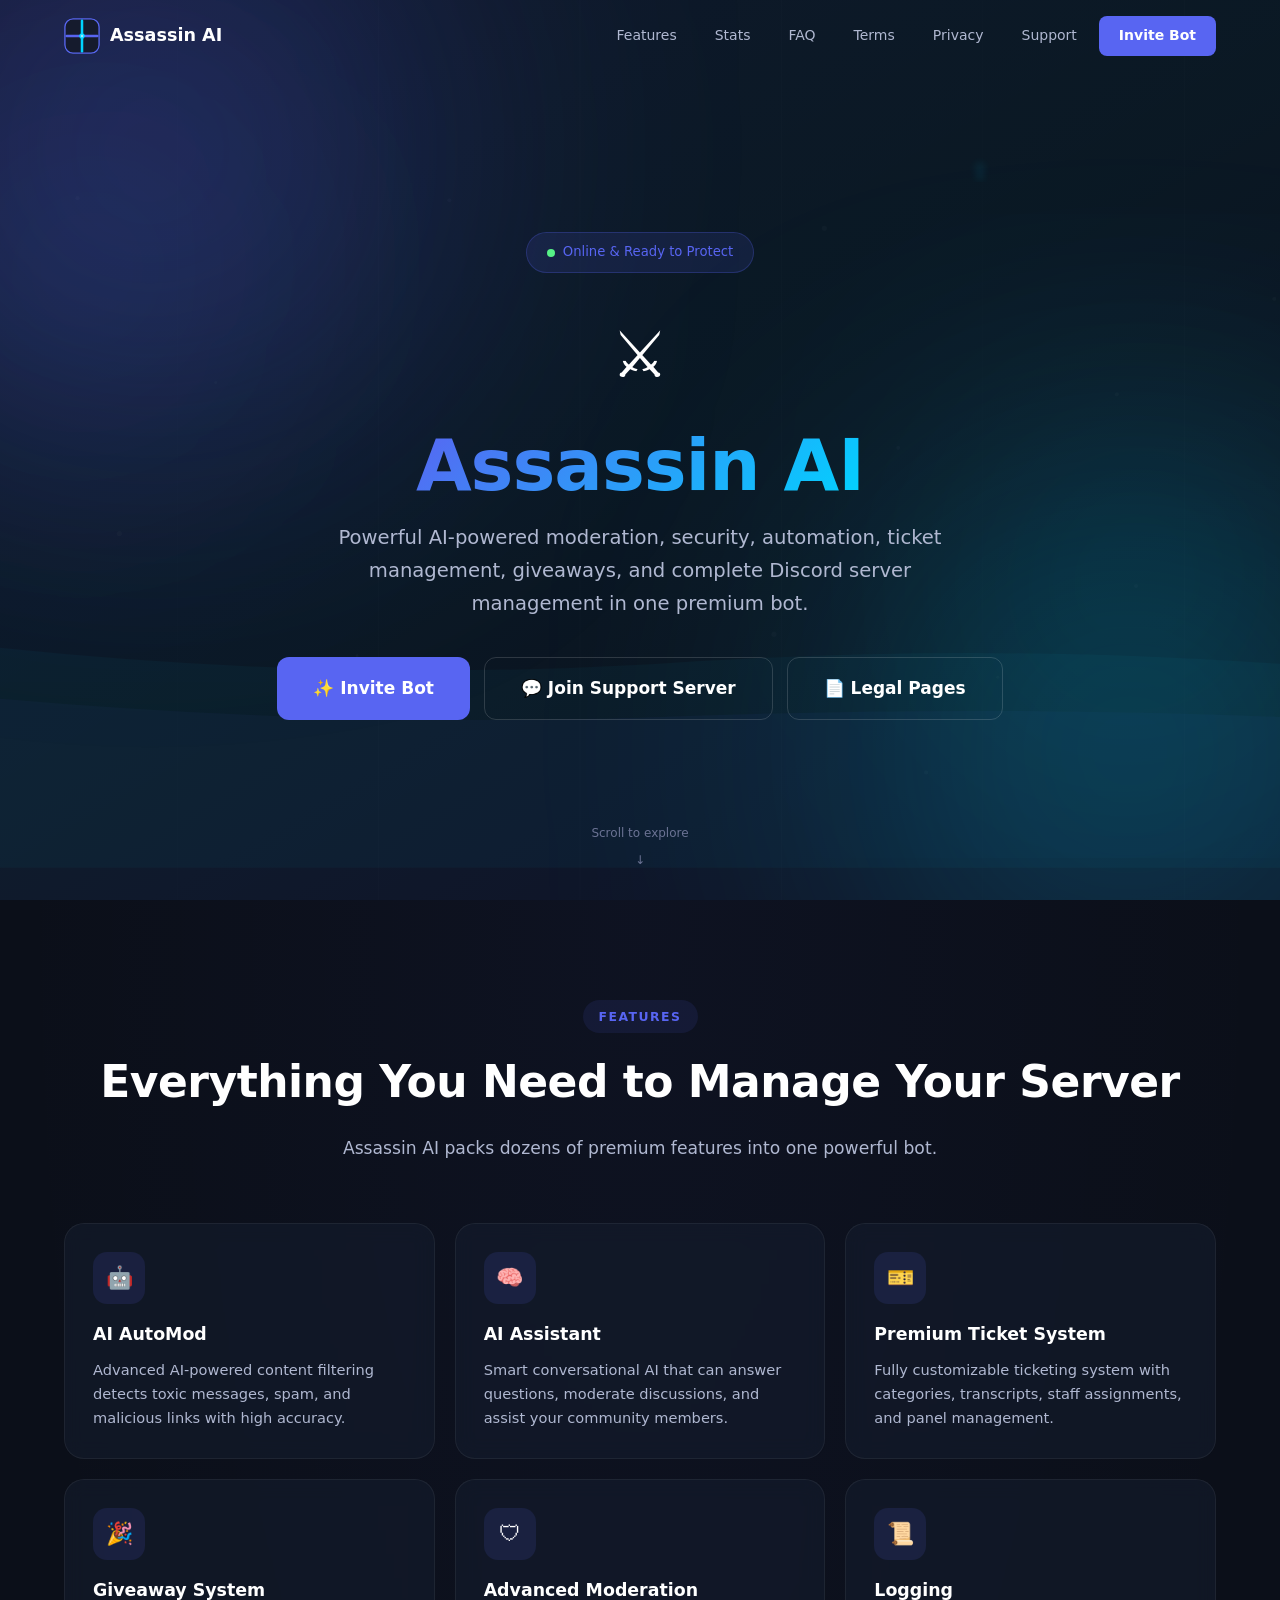
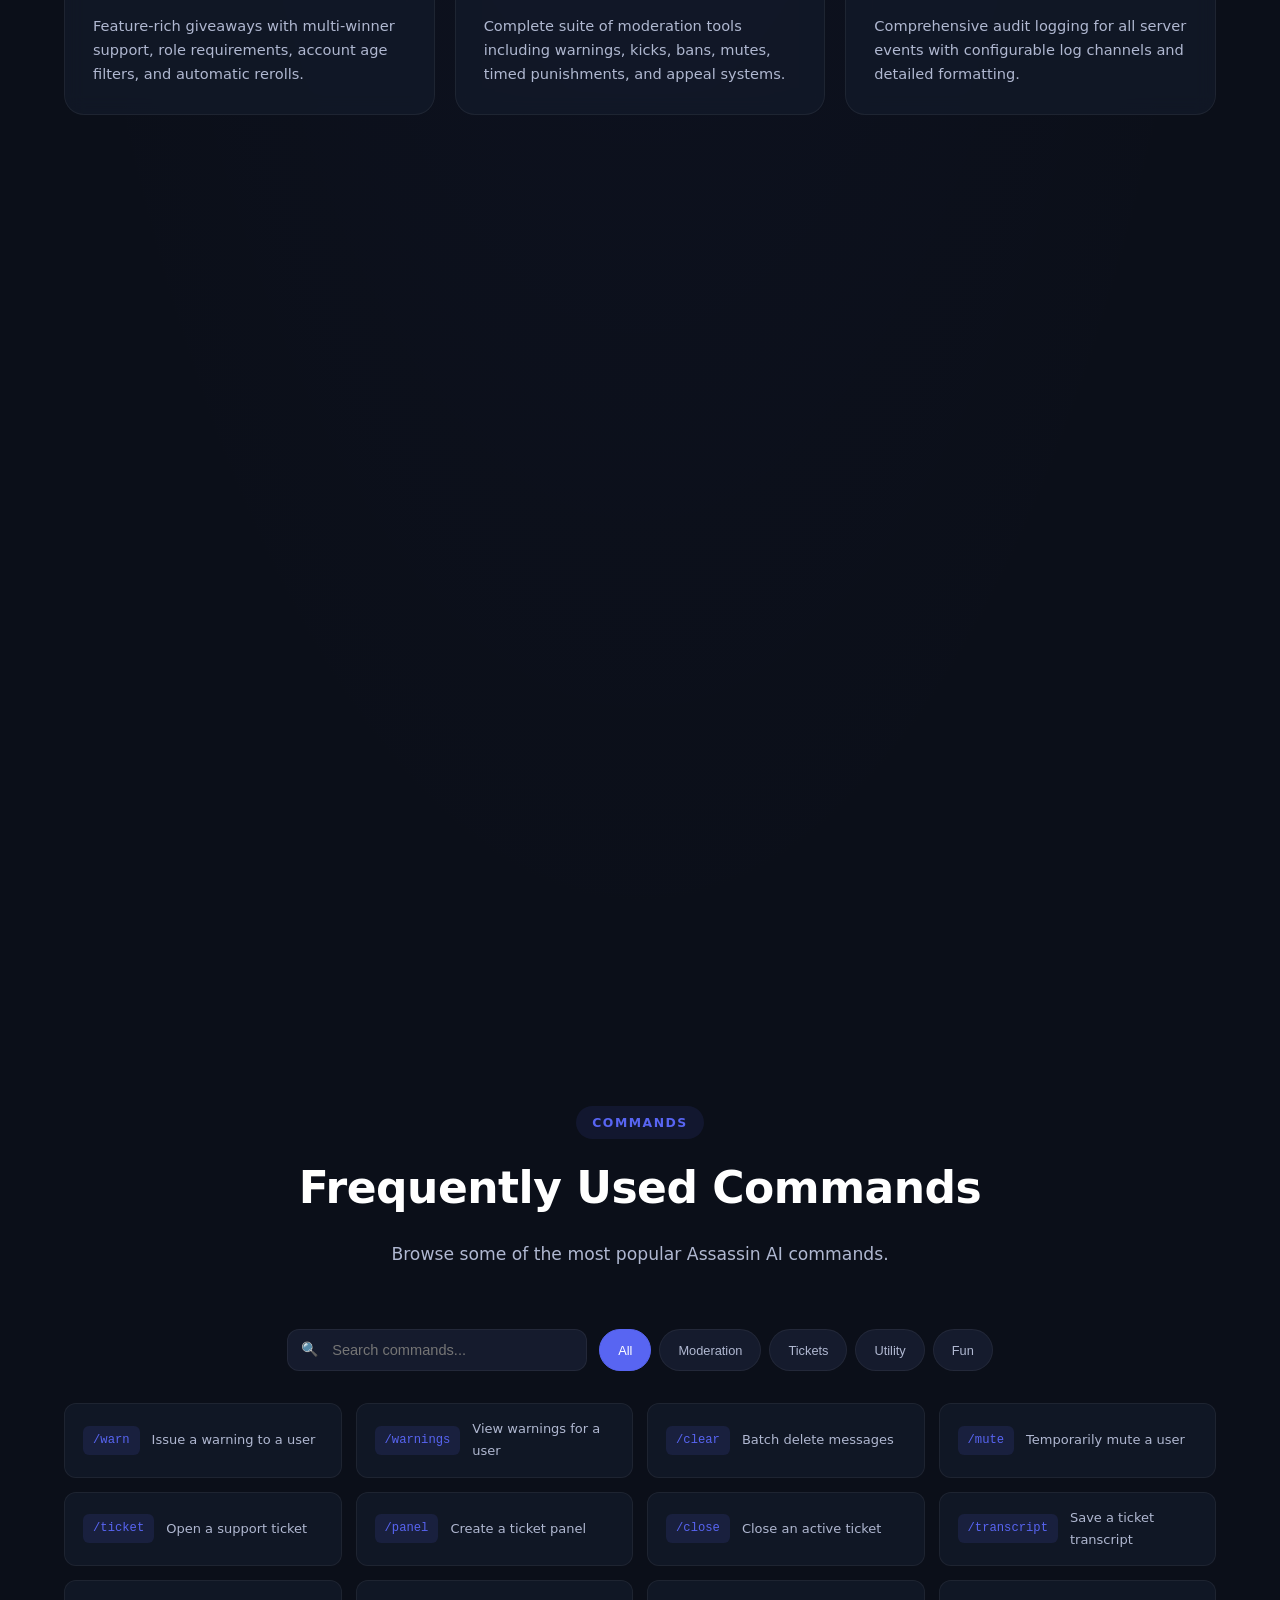
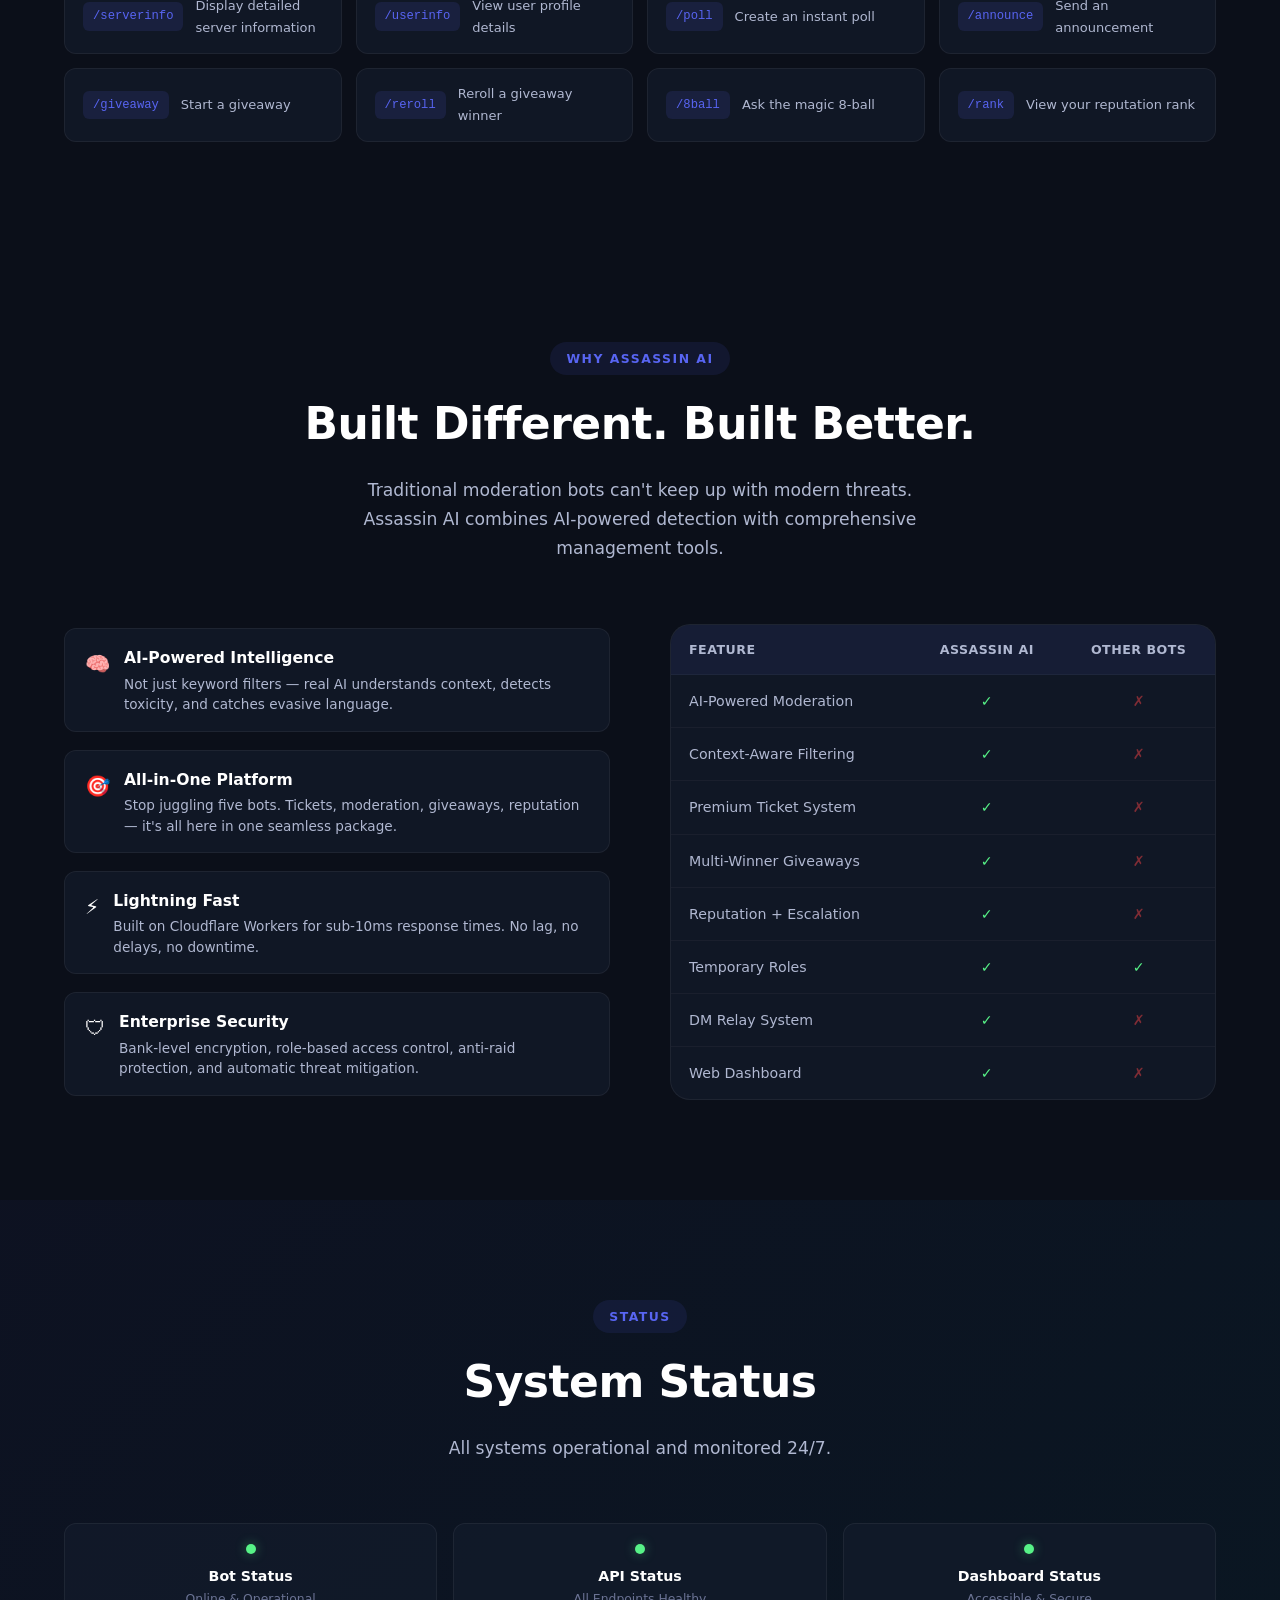
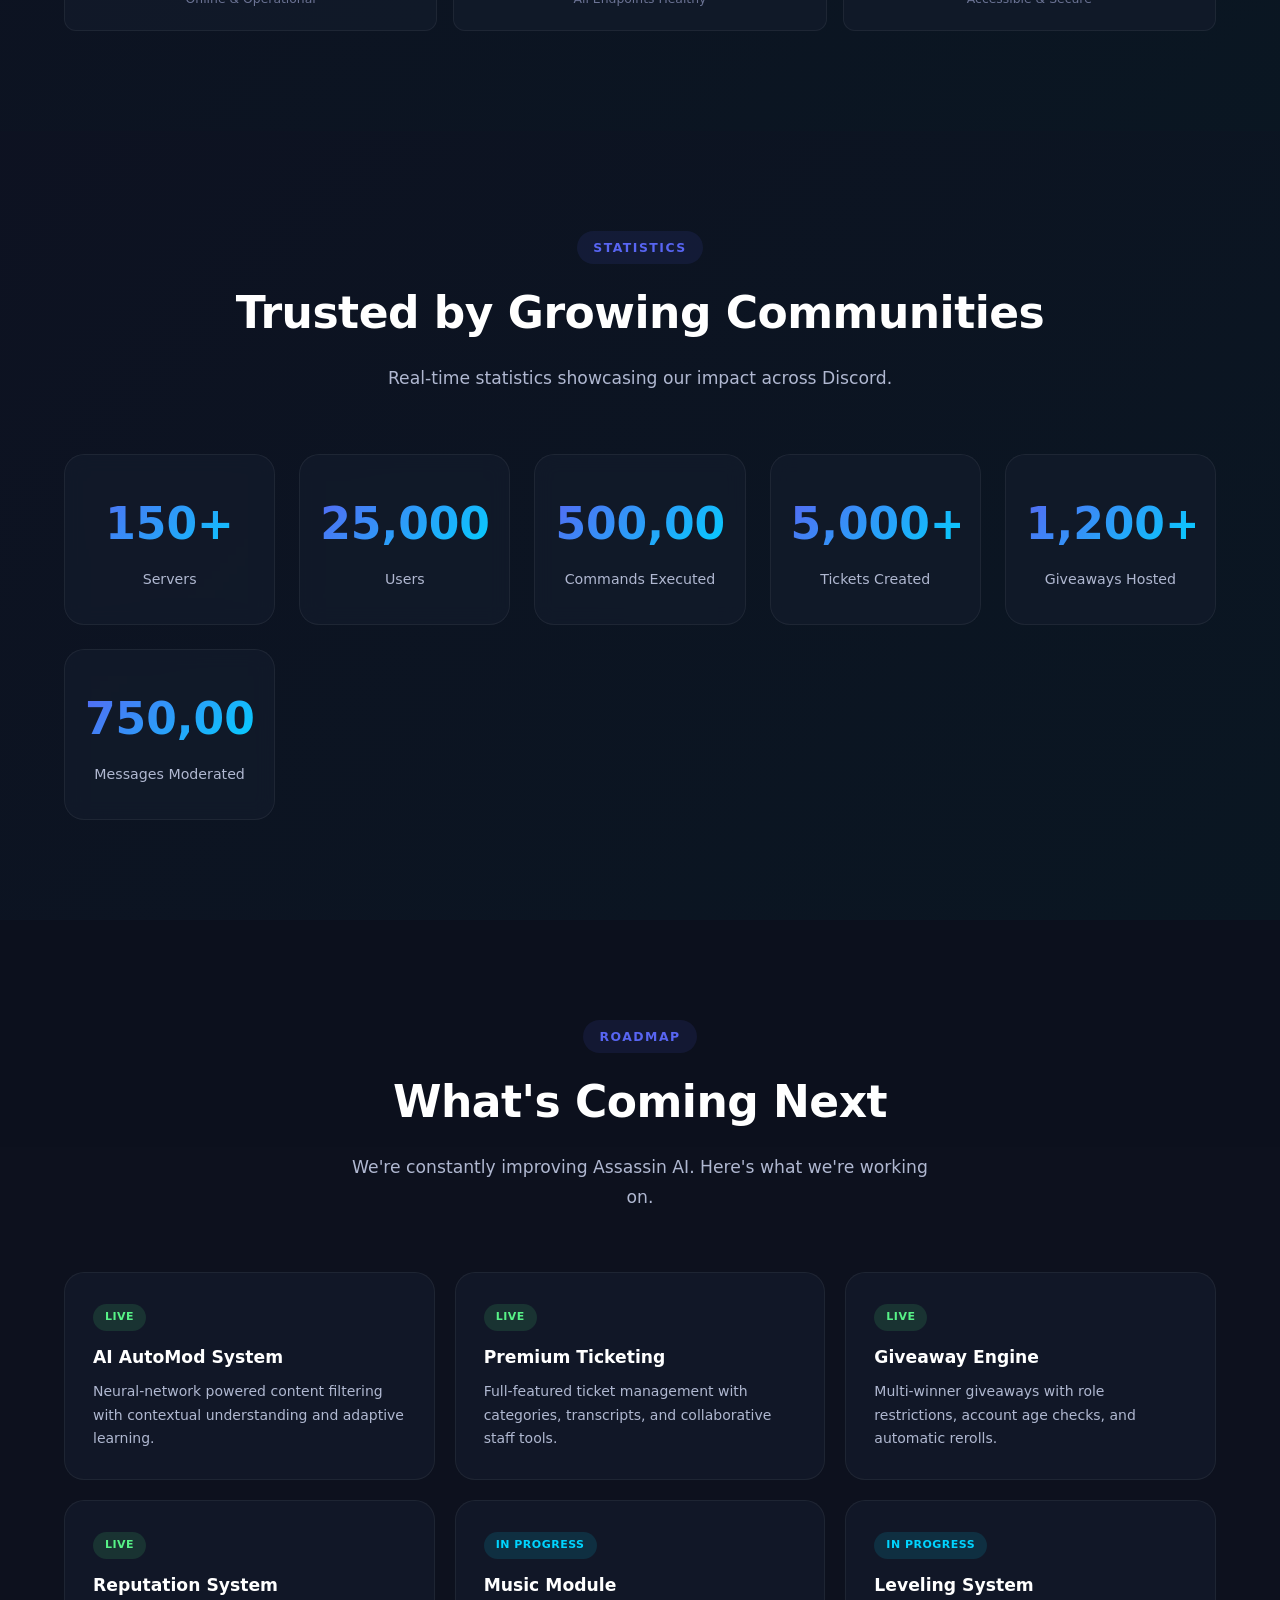
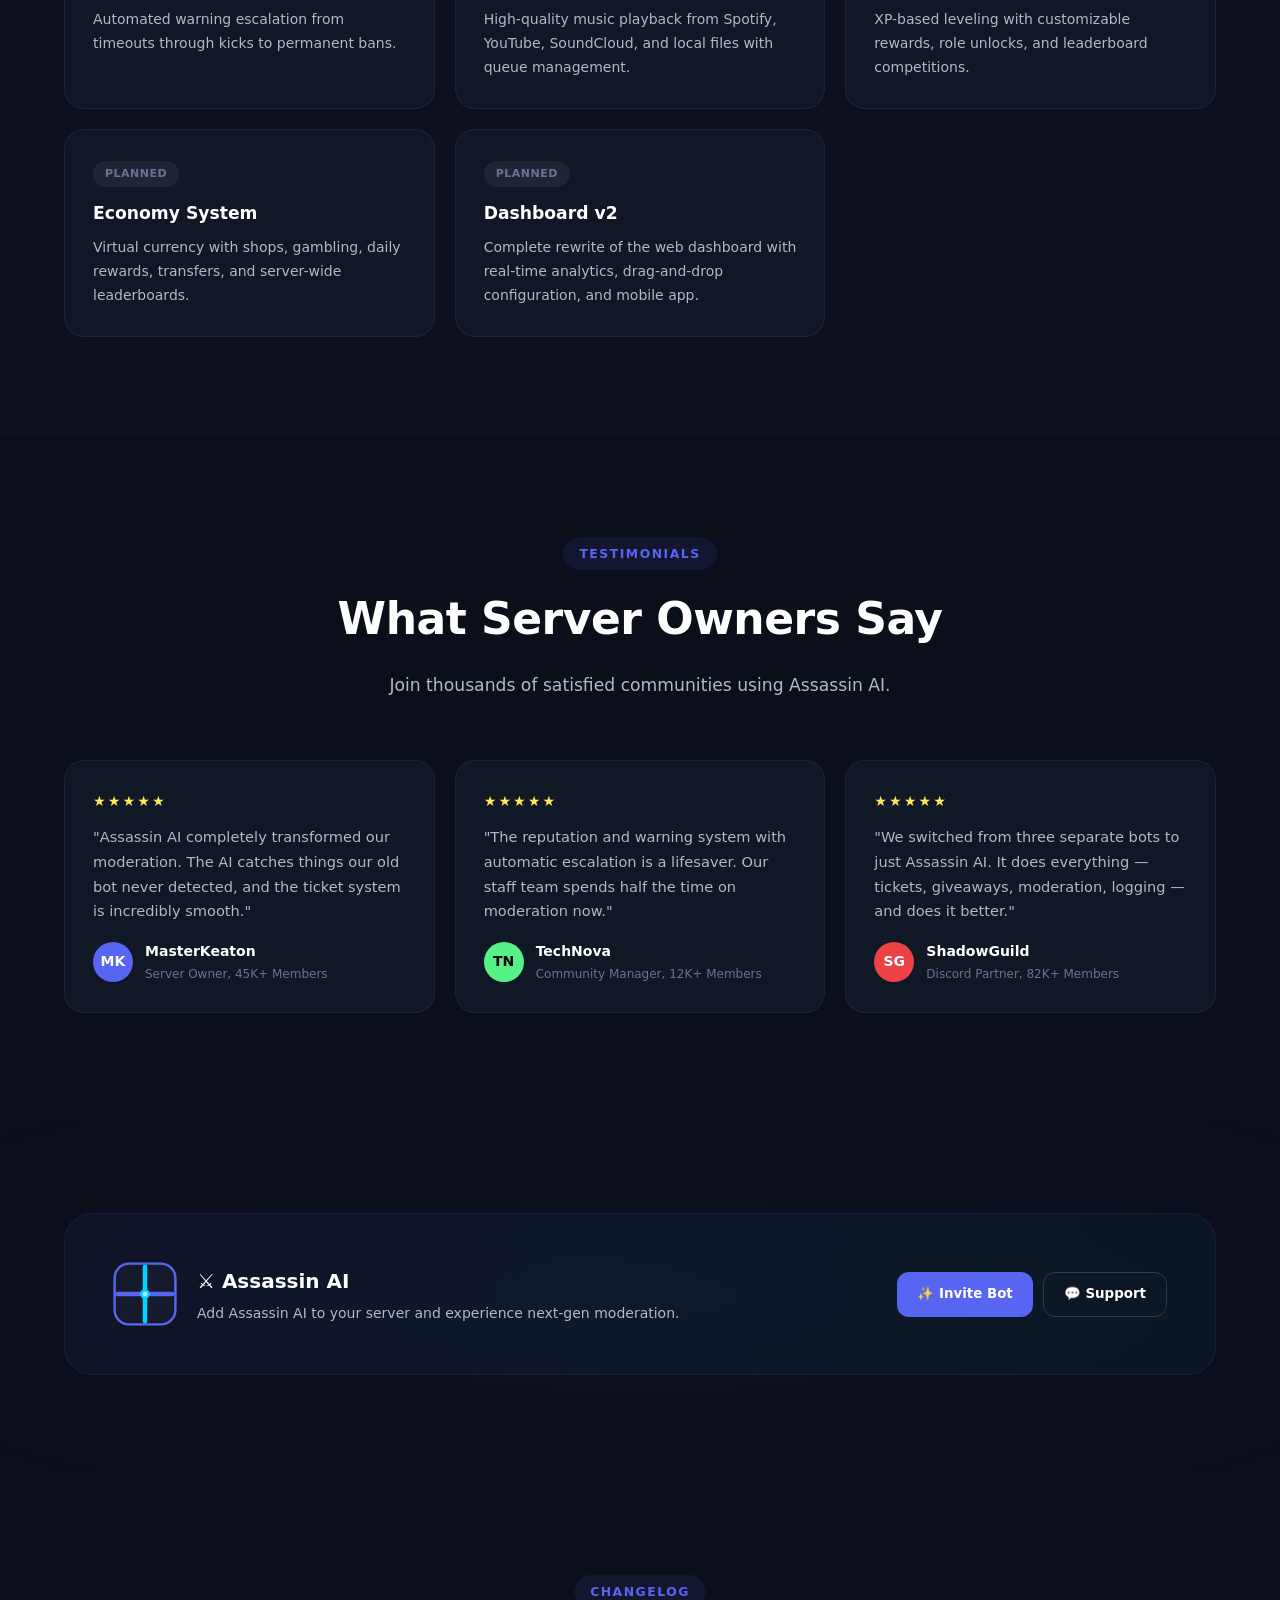
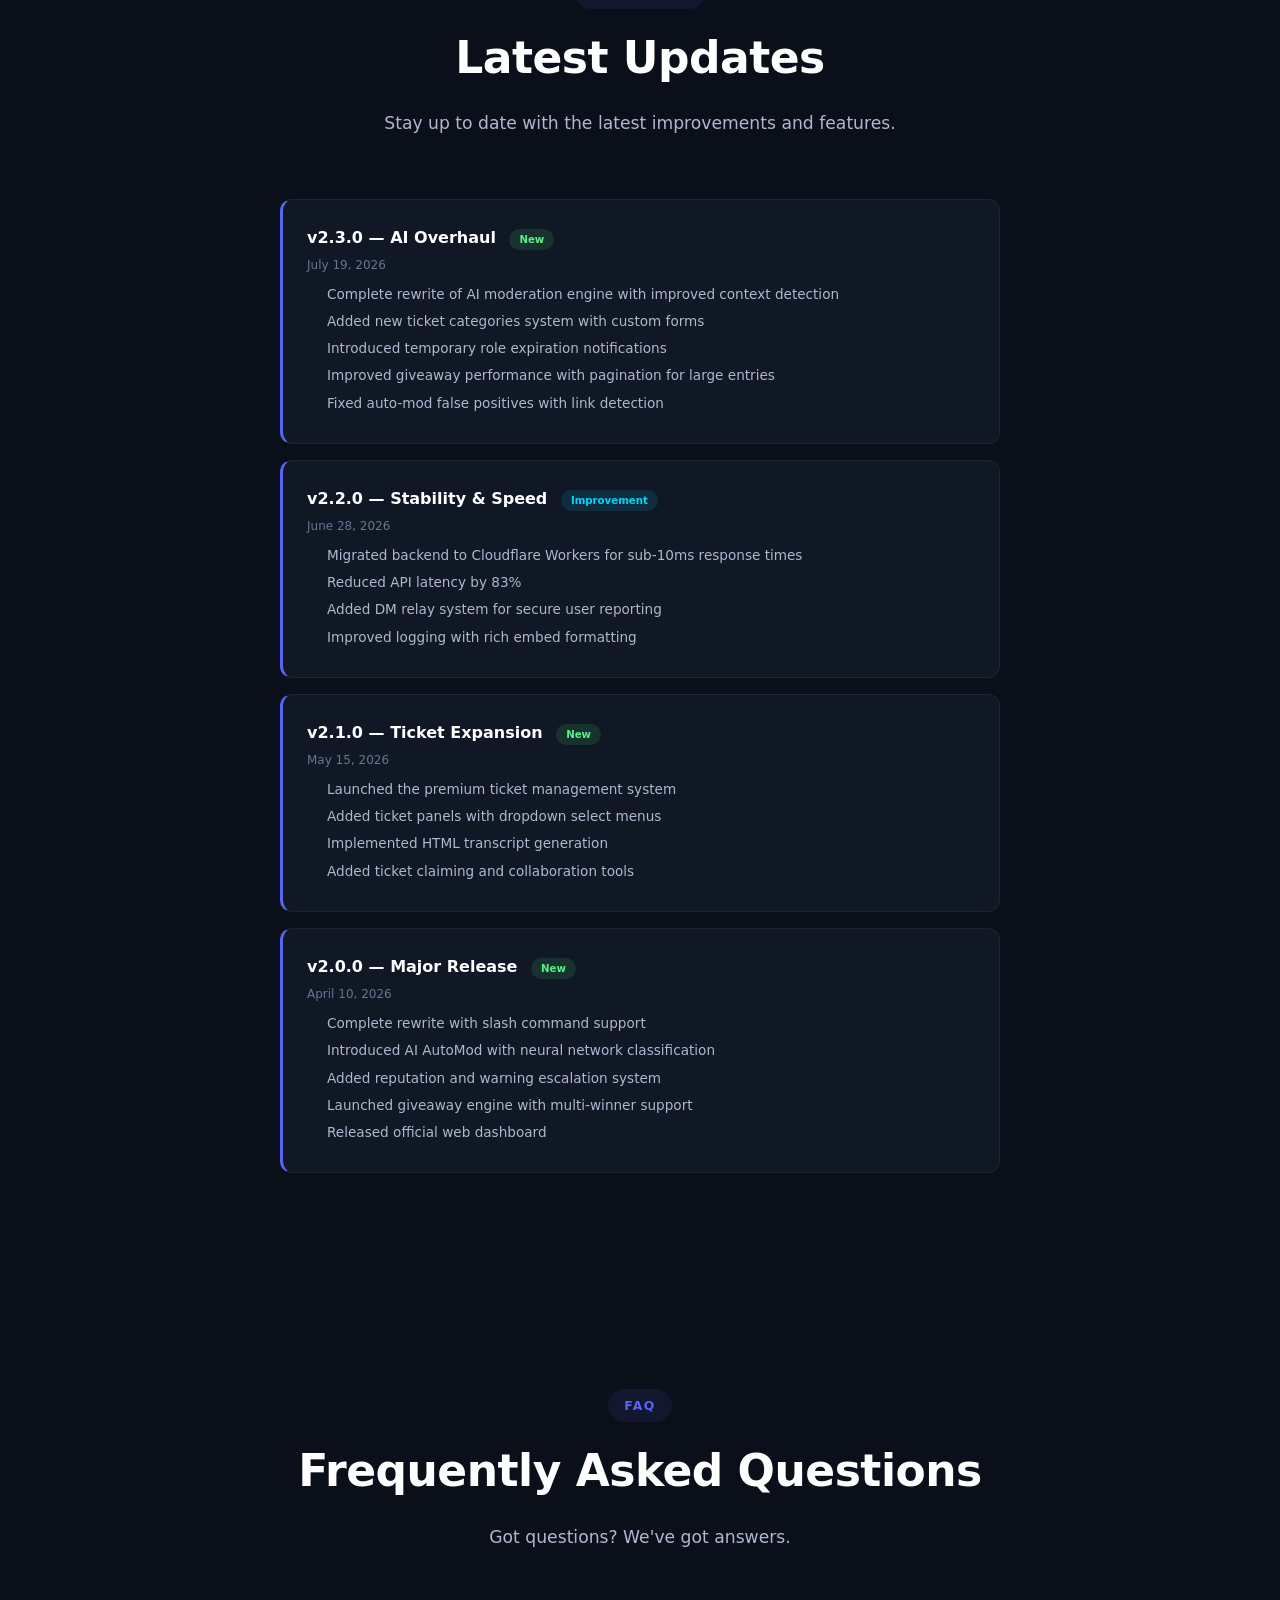
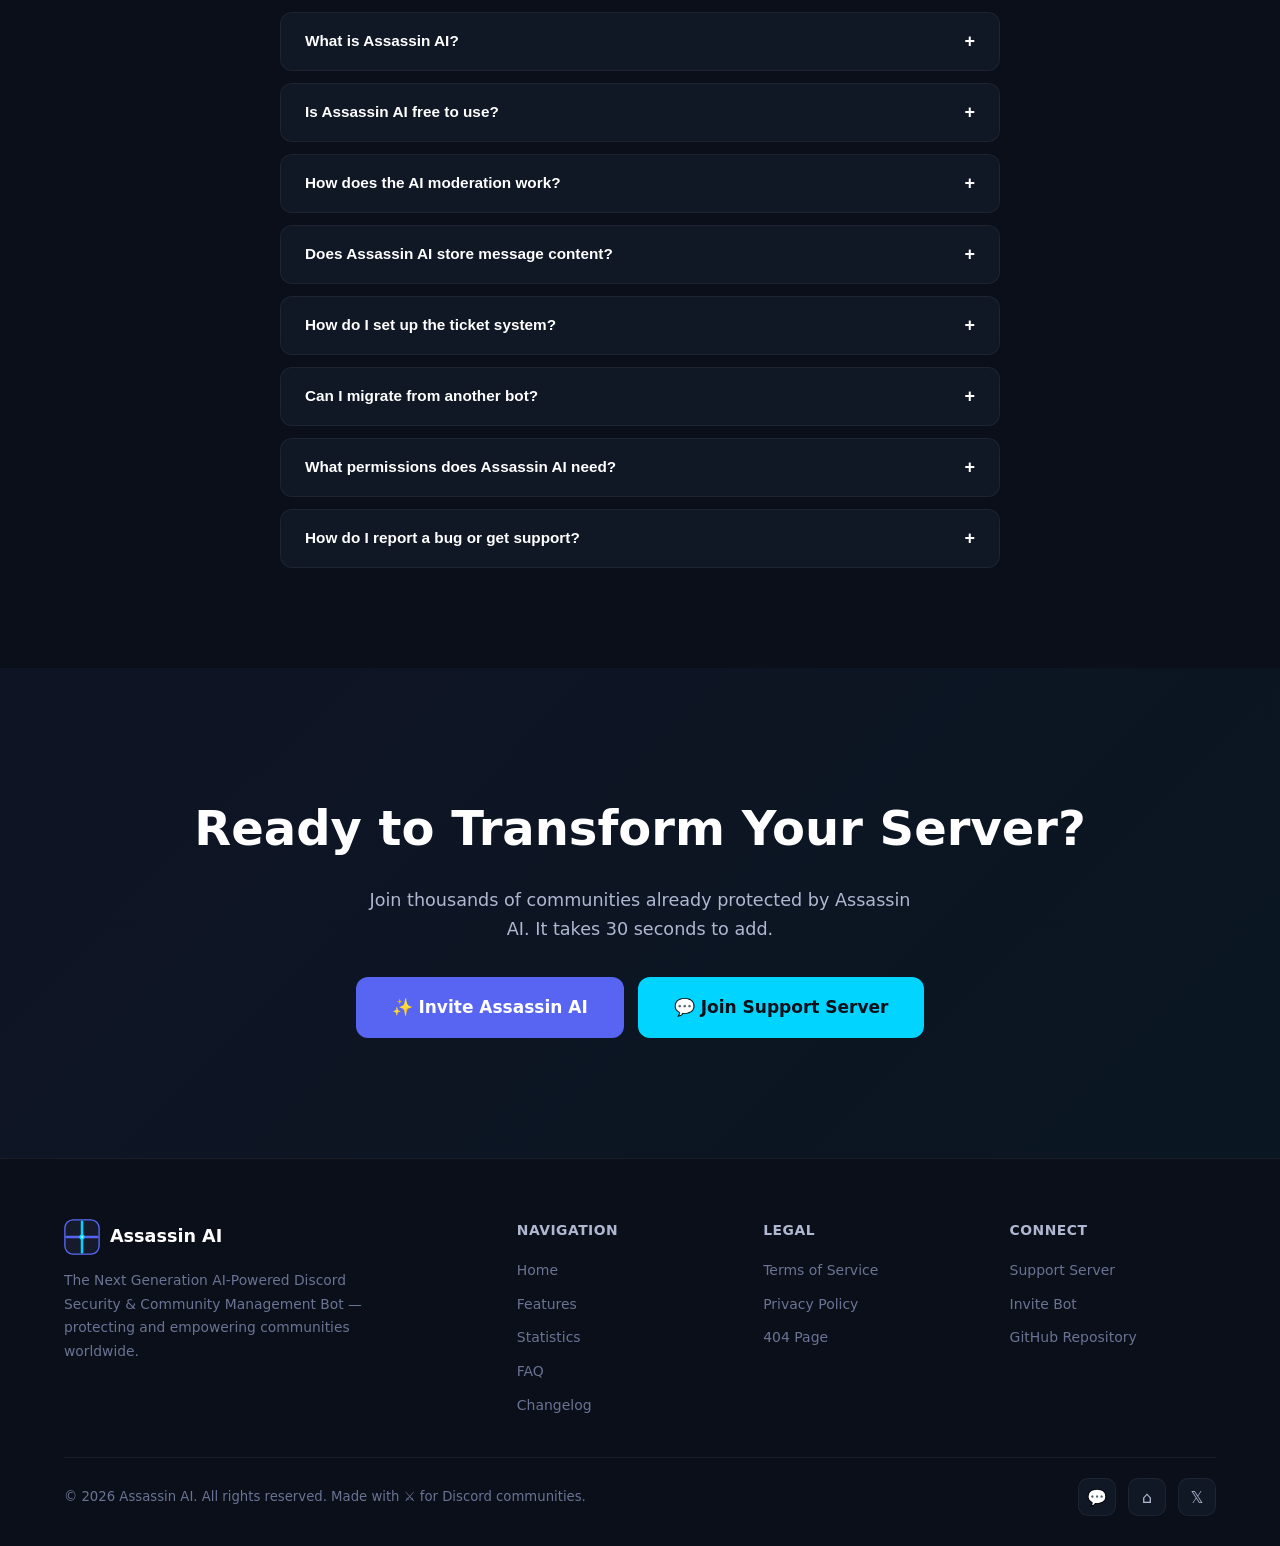
==== commit f355e648: "🔧 Update asset paths for folder structure in index.html" ====
--- a/index.html
+++ b/index.html
@@ -23,9 +23,9 @@
   <meta name="twitter:image" content="https://assassin-ai.github.io/logo.svg">
 
   <link rel="canonical" href="https://assassin-ai.github.io/">
-  <link rel="icon" type="image/svg+xml" href="favicon.svg">
-  <link rel="alternate icon" href="favicon.svg">
-  <link rel="stylesheet" href="style.css">
+  <link rel="icon" type="image/svg+xml" href="assets/favicon.svg">
+  <link rel="alternate icon" href="assets/favicon.svg">
+  <link rel="stylesheet" href="css/style.css">
 </head>
 <body>
 
@@ -39,7 +39,7 @@
   <nav class="navbar" role="navigation" aria-label="Main navigation">
     <div class="container">
       <a href="/" class="nav-logo" aria-label="Assassin AI Home">
-        <img src="logo.svg" alt="Assassin AI Logo" width="36" height="36">
+        <img src="assets/logo.svg" alt="Assassin AI Logo" width="36" height="36">
         <span>Assassin AI</span>
       </a>
       <div class="nav-links">
@@ -322,7 +322,7 @@
     <div class="container">
       <div class="invite-widget fade-in">
         <div class="invite-widget-info">
-          <img src="logo.svg" alt="Assassin AI Avatar" class="invite-widget-avatar">
+          <img src="assets/logo.svg" alt="Assassin AI Avatar" class="invite-widget-avatar">
           <div>
             <h3>⚔️ Assassin AI</h3>
             <p>Add Assassin AI to your server and experience next-gen moderation.</p>
@@ -454,7 +454,7 @@
       <div class="footer-grid">
         <div class="footer-brand">
           <a href="/" class="nav-logo">
-            <img src="logo.svg" alt="Assassin AI" width="36" height="36">
+            <img src="assets/logo.svg" alt="Assassin AI" width="36" height="36">
             <span>Assassin AI</span>
           </a>
           <p>The Next Generation AI-Powered Discord Security &amp; Community Management Bot — protecting and empowering communities worldwide.</p>
@@ -500,7 +500,7 @@
   <!-- Back to Top -->
   <button class="back-to-top" aria-label="Back to top">↑</button>
 
-  <script src="main.js"></script>
+  <script src="js/main.js"></script>
 <script type="module" src="https://static.cloudflareinsights.com/beacon.min.js/v4513226cdae34746b4dedf0b4dfa099e1781791509496" integrity="sha512-ZE9pZaUXND66v380QUtch/5sE9tPFh2zg45pR2PB0CVkCtOREv2AJKkSidISWkysEuQ0EH8faUU5du78bx87UQ==" data-cf-beacon='{"version":"2024.11.0","token":"a5d92e7af2fa4610bfbf5597758c945c","r":1}' crossorigin="anonymous"></script>
 </body>
 </html>
--- a/css/style.css
+++ b/css/style.css
@@ -0,0 +1,603 @@
+/* ═══════════════════════════════════════════════════════════════
+   ASSASSIN AI — Official Website Stylesheet
+   ═══════════════════════════════════════════════════════════════ */
+
+/* ── CSS Variables ─────────────────────────────────────────── */
+:root {
+  --bg-primary: #0B0F19;
+  --bg-card: #151B2D;
+  --bg-card-hover: #1A2240;
+  --primary: #5865F2;
+  --primary-dark: #4752C4;
+  --primary-glow: rgba(88, 101, 242, 0.3);
+  --accent: #00D4FF;
+  --accent-glow: rgba(0, 212, 255, 0.25);
+  --success: #57F287;
+  --warning: #FEE75C;
+  --danger: #ED4245;
+  --text: #FFFFFF;
+  --text-secondary: #B0B8D1;
+  --text-muted: #6B7394;
+  --glass-bg: rgba(21, 29, 45, 0.6);
+  --glass-border: rgba(255, 255, 255, 0.06);
+  --glass-shadow: 0 8px 32px rgba(0, 0, 0, 0.3);
+  --radius: 12px;
+  --radius-lg: 20px;
+  --radius-xl: 28px;
+  --transition: 0.3s cubic-bezier(0.4, 0, 0.2, 1);
+  --font: 'Segoe UI', system-ui, -apple-system, sans-serif;
+  --max-width: 1200px;
+  --header-height: 72px;
+}
+
+/* ── Reset & Base ──────────────────────────────────────────── */
+*, *::before, *::after { margin: 0; padding: 0; box-sizing: border-box; }
+html { scroll-behavior: smooth; font-size: 16px; -webkit-font-smoothing: antialiased; }
+body {
+  font-family: var(--font);
+  background: var(--bg-primary);
+  color: var(--text);
+  line-height: 1.7;
+  overflow-x: hidden;
+  min-height: 100vh;
+}
+img { max-width: 100%; height: auto; display: block; }
+a { color: var(--accent); text-decoration: none; transition: color var(--transition); }
+a:hover { color: var(--primary); }
+ul { list-style: none; }
+.container { max-width: var(--max-width); margin: 0 auto; padding: 0 24px; width: 100%; }
+.sr-only { position: absolute; width: 1px; height: 1px; overflow: hidden; clip: rect(0,0,0,0); white-space: nowrap; border: 0; }
+
+/* ── Animations ────────────────────────────────────────────── */
+@keyframes fadeIn { from { opacity: 0; transform: translateY(20px); } to { opacity: 1; transform: translateY(0); } }
+@keyframes fadeInUp { from { opacity: 0; transform: translateY(40px); } to { opacity: 1; transform: translateY(0); } }
+@keyframes fadeInLeft { from { opacity: 0; transform: translateX(-40px); } to { opacity: 1; transform: translateX(0); } }
+@keyframes fadeInRight { from { opacity: 0; transform: translateX(40px); } to { opacity: 1; transform: translateX(0); } }
+@keyframes pulse { 0%, 100% { transform: scale(1); } 50% { transform: scale(1.05); } }
+@keyframes float { 0%, 100% { transform: translateY(0); } 50% { transform: translateY(-10px); } }
+@keyframes glow-pulse { 0%, 100% { opacity: 0.6; } 50% { opacity: 1; } }
+@keyframes spin { to { transform: rotate(360deg); } }
+@keyframes shimmer { 0% { background-position: -200% 0; } 100% { background-position: 200% 0; } }
+@keyframes slideDown { from { opacity: 0; transform: translateY(-10px); } to { opacity: 1; transform: translateY(0); } }
+@keyframes scaleIn { from { opacity: 0; transform: scale(0.9); } to { opacity: 1; transform: scale(1); } }
+@keyframes gradient-shift { 0% { background-position: 0% 50%; } 50% { background-position: 100% 50%; } 100% { background-position: 0% 50%; } }
+@keyframes typewriter { from { width: 0; } to { width: 100%; } }
+@keyframes blink { 0%, 100% { border-color: transparent; } 50% { border-color: var(--accent); } }
+@keyframes border-glow { 0%, 100% { box-shadow: 0 0 20px var(--primary-glow); } 50% { box-shadow: 0 0 40px var(--accent-glow); } }
+
+.fade-in { opacity: 0; }
+.fade-in.visible { animation: fadeInUp 0.7s ease forwards; }
+.fade-in-left.visible { animation: fadeInLeft 0.7s ease forwards; }
+.fade-in-right.visible { animation: fadeInRight 0.7s ease forwards; }
+
+/* ── Loading Screen ──────────────────────────────────────── */
+.loading-screen {
+  position: fixed; inset: 0; z-index: 9999;
+  background: var(--bg-primary);
+  display: flex; align-items: center; justify-content: center;
+  flex-direction: column; gap: 24px;
+  transition: opacity 0.6s ease, visibility 0.6s ease;
+}
+.loading-screen.hidden { opacity: 0; visibility: hidden; pointer-events: none; }
+.loading-swords {
+  width: 48px; height: 48px; position: relative;
+}
+.loading-swords::before, .loading-swords::after {
+  content: ''; position: absolute; width: 3px; height: 32px; border-radius: 2px;
+  top: 8px; background: var(--primary);
+}
+.loading-swords::before { left: 14px; transform: rotate(-45deg); background: var(--primary); }
+.loading-swords::after { right: 14px; transform: rotate(45deg); background: var(--accent); }
+.loading-bar {
+  width: 200px; height: 3px; background: var(--bg-card); border-radius: 2px; overflow: hidden;
+}
+.loading-bar-fill {
+  height: 100%; width: 0%; border-radius: 2px;
+  background: linear-gradient(90deg, var(--primary), var(--accent));
+  animation: loading-progress 1.5s ease forwards;
+}
+@keyframes loading-progress { 0% { width: 0%; } 100% { width: 100%; } }
+
+/* ── Navigation ────────────────────────────────────────────── */
+.navbar {
+  position: fixed; top: 0; left: 0; right: 0; z-index: 1000;
+  height: var(--header-height);
+  transition: all var(--transition);
+  background: transparent;
+}
+.navbar.scrolled {
+  background: rgba(11, 15, 25, 0.85);
+  backdrop-filter: blur(20px);
+  -webkit-backdrop-filter: blur(20px);
+  border-bottom: 1px solid var(--glass-border);
+}
+.navbar .container {
+  display: flex; align-items: center; justify-content: space-between; height: 100%;
+}
+.nav-logo {
+  display: flex; align-items: center; gap: 10px;
+  font-weight: 700; font-size: 1.1rem; color: var(--text); cursor: pointer;
+  transition: opacity var(--transition);
+}
+.nav-logo:hover { color: var(--text); opacity: 0.85; }
+.nav-logo img { width: 36px; height: 36px; border-radius: 8px; }
+.nav-links { display: flex; align-items: center; gap: 6px; }
+.nav-links a {
+  padding: 8px 16px; border-radius: 8px; font-size: 0.875rem; font-weight: 500;
+  color: var(--text-secondary); transition: all var(--transition);
+  position: relative;
+}
+.nav-links a:hover, .nav-links a.active { color: var(--text); background: rgba(255,255,255,0.04); }
+.nav-links a.btn-primary {
+  background: var(--primary); color: white; padding: 8px 20px;
+  border-radius: 8px; font-weight: 600;
+}
+.nav-links a.btn-primary:hover { background: var(--primary-dark); transform: translateY(-1px); }
+.nav-toggle {
+  display: none; flex-direction: column; gap: 5px; cursor: pointer;
+  padding: 8px; background: none; border: none;
+}
+.nav-toggle span {
+  display: block; width: 24px; height: 2px; background: var(--text);
+  border-radius: 2px; transition: all var(--transition);
+}
+.nav-toggle.active span:nth-child(1) { transform: rotate(45deg) translate(5px, 5px); }
+.nav-toggle.active span:nth-child(2) { opacity: 0; }
+.nav-toggle.active span:nth-child(3) { transform: rotate(-45deg) translate(5px, -5px); }
+
+/* ── Hero Section ──────────────────────────────────────────── */
+.hero {
+  min-height: 100vh; display: flex; align-items: center; position: relative;
+  overflow: hidden; padding: calc(var(--header-height) + 40px) 0 60px;
+}
+.hero-bg {
+  position: absolute; inset: 0; z-index: 0;
+  background-image: url('../assets/hero-bg.svg');
+  background-size: cover; background-position: center;
+}
+.hero-glow {
+  position: absolute; width: 500px; height: 500px; border-radius: 50%;
+  filter: blur(150px); pointer-events: none;
+}
+.hero-glow-1 { top: -100px; left: -100px; background: var(--primary-glow); }
+.hero-glow-2 { bottom: -100px; right: -100px; background: var(--accent-glow); }
+.hero .container { position: relative; z-index: 1; text-align: center; }
+.hero-badge {
+  display: inline-flex; align-items: center; gap: 8px;
+  padding: 8px 20px; border-radius: 100px; font-size: 0.825rem; font-weight: 500;
+  background: rgba(88, 101, 242, 0.12); border: 1px solid rgba(88, 101, 242, 0.25);
+  color: var(--primary); margin-bottom: 28px;
+  animation: fadeIn 0.8s ease forwards;
+}
+.hero-badge-dot { width: 8px; height: 8px; border-radius: 50%; background: var(--success); animation: pulse 2s infinite; }
+.hero-icon { font-size: 4rem; margin-bottom: 16px; display: block; animation: float 3s ease-in-out infinite; }
+.hero h1 {
+  font-size: clamp(2.5rem, 6vw, 4.5rem); font-weight: 800; line-height: 1.1;
+  margin-bottom: 16px; letter-spacing: -1px;
+  animation: fadeInUp 0.8s ease 0.1s both;
+}
+.hero h1 .gradient-text {
+  background: linear-gradient(135deg, var(--primary), var(--accent));
+  -webkit-background-clip: text; -webkit-text-fill-color: transparent;
+  background-clip: text;
+}
+.hero-subtitle {
+  font-size: clamp(1rem, 2vw, 1.225rem); color: var(--text-secondary);
+  max-width: 650px; margin: 0 auto 36px; line-height: 1.7;
+  animation: fadeInUp 0.8s ease 0.2s both;
+}
+.hero-buttons {
+  display: flex; flex-wrap: wrap; gap: 14px; justify-content: center;
+  animation: fadeInUp 0.8s ease 0.3s both;
+}
+.hero-scroll-indicator {
+  position: absolute; bottom: 30px; left: 50%; transform: translateX(-50%);
+  color: var(--text-muted); font-size: 0.75rem; display: flex; flex-direction: column; align-items: center; gap: 6px;
+  animation: float 2.5s ease-in-out infinite;
+}
+
+/* ── Buttons ───────────────────────────────────────────────── */
+.btn {
+  display: inline-flex; align-items: center; gap: 8px;
+  padding: 14px 28px; border-radius: var(--radius); font-weight: 600;
+  font-size: 0.9375rem; border: none; cursor: pointer;
+  transition: all var(--transition); text-decoration: none !important;
+  position: relative; overflow: hidden;
+}
+.btn::after {
+  content: ''; position: absolute; inset: 0; border-radius: inherit;
+  opacity: 0; transition: opacity var(--transition);
+}
+.btn:hover { transform: translateY(-2px); }
+.btn:active { transform: translateY(0); }
+.btn-primary { background: var(--primary); color: white; }
+.btn-primary:hover { background: var(--primary-dark); color: white; box-shadow: 0 8px 30px var(--primary-glow); }
+.btn-accent { background: var(--accent); color: var(--bg-primary); }
+.btn-accent:hover { background: #00E5FF; color: var(--bg-primary); box-shadow: 0 8px 30px var(--accent-glow); }
+.btn-outline {
+  background: transparent; color: var(--text); border: 1.5px solid rgba(255,255,255,0.15);
+}
+.btn-outline:hover { border-color: var(--primary); color: var(--text); background: rgba(88,101,242,0.08); }
+.btn-sm { padding: 10px 20px; font-size: 0.8375rem; }
+.btn-lg { padding: 16px 36px; font-size: 1.0625rem; }
+
+/* ── Section Common ──────────────────────────────────────── */
+.section { padding: 100px 0; position: relative; }
+.section-header { text-align: center; margin-bottom: 60px; }
+.section-tag {
+  display: inline-block; padding: 6px 16px; border-radius: 100px;
+  font-size: 0.775rem; font-weight: 600; text-transform: uppercase; letter-spacing: 1.5px;
+  background: rgba(88, 101, 242, 0.1); color: var(--primary); margin-bottom: 12px;
+}
+.section-title {
+  font-size: clamp(1.75rem, 4vw, 2.75rem); font-weight: 800;
+  margin-bottom: 14px; letter-spacing: -0.5px;
+}
+.section-desc {
+  color: var(--text-secondary); font-size: 1.075rem;
+  max-width: 600px; margin: 0 auto;
+}
+
+/* ── Features Grid ────────────────────────────────────────── */
+.features { background: radial-gradient(ellipse at 50% 0%, rgba(88,101,242,0.04) 0%, transparent 70%); }
+.features-grid {
+  display: grid; grid-template-columns: repeat(auto-fill, minmax(280px, 1fr));
+  gap: 20px;
+}
+.feature-card {
+  background: var(--glass-bg); border: 1px solid var(--glass-border);
+  backdrop-filter: blur(10px); -webkit-backdrop-filter: blur(10px);
+  border-radius: var(--radius-lg); padding: 28px; cursor: default;
+  transition: all var(--transition);
+}
+.feature-card:hover {
+  background: var(--bg-card-hover); transform: translateY(-4px);
+  border-color: rgba(88,101,242,0.2); box-shadow: 0 20px 60px rgba(0,0,0,0.3);
+}
+.feature-icon {
+  width: 52px; height: 52px; border-radius: 14px;
+  display: flex; align-items: center; justify-content: center;
+  font-size: 1.375rem; margin-bottom: 16px;
+  background: rgba(88,101,242,0.12);
+}
+.feature-card h3 { font-size: 1.0875rem; font-weight: 700; margin-bottom: 8px; }
+.feature-card p { color: var(--text-secondary); font-size: 0.9125rem; line-height: 1.65; }
+
+/* ── Why Us Section ────────────────────────────────────────── */
+.why-us { background: var(--bg-primary); }
+.why-us-grid { display: grid; grid-template-columns: 1fr 1fr; gap: 60px; align-items: center; }
+.why-us-content h2 { font-size: clamp(1.75rem, 3.5vw, 2.5rem); font-weight: 800; margin-bottom: 24px; letter-spacing: -0.5px; }
+.why-us-list { display: flex; flex-direction: column; gap: 18px; }
+.why-us-item {
+  display: flex; align-items: flex-start; gap: 14px;
+  padding: 16px 20px; border-radius: var(--radius);
+  background: var(--glass-bg); border: 1px solid var(--glass-border);
+  transition: all var(--transition);
+}
+.why-us-item:hover { background: var(--bg-card-hover); transform: translateX(4px); }
+.why-us-item-icon { font-size: 1.275rem; flex-shrink: 0; margin-top: 2px; }
+.why-us-item h4 { font-size: 0.975rem; font-weight: 600; margin-bottom: 2px; }
+.why-us-item p { font-size: 0.85rem; color: var(--text-secondary); line-height: 1.5; }
+
+.why-us-visual {
+  display: flex; align-items: center; justify-content: center;
+}
+.comparison-table {
+  width: 100%; border-collapse: separate; border-spacing: 0;
+  border-radius: var(--radius-lg); overflow: hidden;
+  background: var(--glass-bg); border: 1px solid var(--glass-border);
+}
+.comparison-table th, .comparison-table td {
+  padding: 14px 18px; text-align: center; font-size: 0.8875rem;
+  border-bottom: 1px solid rgba(255,255,255,0.04);
+}
+.comparison-table th {
+  background: rgba(88,101,242,0.08); font-weight: 700; font-size: 0.7875rem;
+  text-transform: uppercase; letter-spacing: 0.5px; color: var(--text-secondary);
+}
+.comparison-table th:first-child { text-align: left; }
+.comparison-table td:first-child { text-align: left; font-weight: 500; color: var(--text-secondary); }
+.comparison-table td .check { color: var(--success); }
+.comparison-table td .cross { color: var(--danger); opacity: 0.5; }
+.comparison-table tr:last-child td { border-bottom: none; }
+.comparison-table tr:hover td { background: rgba(255,255,255,0.015); }
+
+/* ── Stats Section ─────────────────────────────────────────── */
+.stats-section {
+  background: linear-gradient(135deg, rgba(88,101,242,0.04) 0%, rgba(0,212,255,0.04) 100%);
+  position: relative; overflow: hidden;
+}
+.stats-grid { display: grid; grid-template-columns: repeat(auto-fill, minmax(180px, 1fr)); gap: 24px; }
+.stat-card {
+  text-align: center; padding: 32px 20px; border-radius: var(--radius-lg);
+  background: var(--glass-bg); border: 1px solid var(--glass-border);
+  backdrop-filter: blur(10px); transition: all var(--transition);
+}
+.stat-card:hover { transform: translateY(-4px); border-color: rgba(88,101,242,0.2); }
+.stat-number {
+  font-size: clamp(2rem, 4vw, 2.75rem); font-weight: 800;
+  background: linear-gradient(135deg, var(--primary), var(--accent));
+  -webkit-background-clip: text; -webkit-text-fill-color: transparent;
+  background-clip: text;
+}
+.stat-label { color: var(--text-secondary); font-size: 0.8875rem; margin-top: 6px; font-weight: 500; }
+
+/* ── Commands Showcase ─────────────────────────────────────── */
+.commands { background: var(--bg-primary); }
+.commands-controls {
+  display: flex; gap: 12px; flex-wrap: wrap; justify-content: center; margin-bottom: 32px;
+}
+.command-search {
+  padding: 12px 20px 12px 44px; border-radius: var(--radius);
+  background: var(--bg-card); border: 1px solid var(--glass-border);
+  color: var(--text); font-size: 0.9125rem; outline: none; width: 300px; max-width: 100%;
+  transition: border-color var(--transition);
+}
+.command-search:focus { border-color: var(--primary); }
+.command-search-wrapper { position: relative; }
+.command-search-wrapper::before {
+  content: '🔍'; position: absolute; left: 14px; top: 50%; transform: translateY(-50%);
+  font-size: 0.875rem; z-index: 1;
+}
+.category-filters { display: flex; flex-wrap: wrap; gap: 8px; justify-content: center; }
+.category-btn {
+  padding: 8px 18px; border-radius: 100px; font-size: 0.8rem; font-weight: 500;
+  background: var(--bg-card); border: 1px solid var(--glass-border); color: var(--text-secondary);
+  cursor: pointer; transition: all var(--transition);
+}
+.category-btn:hover { border-color: rgba(88,101,242,0.3); color: var(--text); }
+.category-btn.active { background: var(--primary); border-color: var(--primary); color: white; }
+.commands-grid {
+  display: grid; grid-template-columns: repeat(auto-fill, minmax(260px, 1fr)); gap: 14px;
+}
+.command-item {
+  display: flex; align-items: center; gap: 12px;
+  padding: 14px 18px; border-radius: var(--radius);
+  background: var(--glass-bg); border: 1px solid var(--glass-border);
+  transition: all var(--transition); cursor: default;
+}
+.command-item:hover { background: var(--bg-card-hover); transform: translateY(-2px); }
+.command-cmd {
+  font-family: 'SF Mono', 'Fira Code', monospace; font-size: 0.7625rem;
+  padding: 4px 10px; border-radius: 6px;
+  background: rgba(88,101,242,0.12); color: var(--primary); white-space: nowrap;
+}
+.command-desc { font-size: 0.8125rem; color: var(--text-secondary); flex: 1; }
+
+/* ── Roadmap Section ──────────────────────────────────────── */
+.roadmap { background: rgba(88,101,242,0.02); }
+.roadmap-grid { display: grid; grid-template-columns: repeat(auto-fill, minmax(280px, 1fr)); gap: 20px; }
+.roadmap-card {
+  padding: 28px; border-radius: var(--radius-lg);
+  background: var(--glass-bg); border: 1px solid var(--glass-border);
+  transition: all var(--transition);
+}
+.roadmap-card:hover { transform: translateY(-3px); border-color: rgba(88,101,242,0.2); }
+.roadmap-status {
+  display: inline-block; padding: 4px 12px; border-radius: 100px;
+  font-size: 0.6875rem; font-weight: 600; text-transform: uppercase; letter-spacing: 0.5px;
+}
+.roadmap-status.live { background: rgba(87,242,135,0.12); color: var(--success); }
+.roadmap-status.in-progress { background: rgba(0,212,255,0.12); color: var(--accent); }
+.roadmap-status.planned { background: rgba(255,255,255,0.06); color: var(--text-muted); }
+.roadmap-card h3 { font-size: 1.075rem; font-weight: 700; margin: 12px 0 8px; }
+.roadmap-card p { color: var(--text-secondary); font-size: 0.875rem; }
+
+/* ── Testimonials ──────────────────────────────────────────── */
+.testimonials { background: var(--bg-primary); }
+.testimonials-grid {
+  display: grid; grid-template-columns: repeat(auto-fill, minmax(320px, 1fr)); gap: 20px;
+}
+.testimonial-card {
+  padding: 28px; border-radius: var(--radius-lg);
+  background: var(--glass-bg); border: 1px solid var(--glass-border);
+  transition: all var(--transition);
+}
+.testimonial-card:hover { transform: translateY(-3px); border-color: rgba(88,101,242,0.15); }
+.testimonial-stars { color: var(--warning); font-size: 0.8875rem; margin-bottom: 12px; letter-spacing: 2px; }
+.testimonial-text { color: var(--text-secondary); font-size: 0.9125rem; line-height: 1.7; margin-bottom: 16px; }
+.testimonial-author { display: flex; align-items: center; gap: 12px; }
+.testimonial-avatar {
+  width: 40px; height: 40px; border-radius: 50%;
+  display: flex; align-items: center; justify-content: center;
+  font-weight: 700; font-size: 0.875rem;
+}
+.testimonial-name { font-weight: 600; font-size: 0.875rem; }
+.testimonial-role { font-size: 0.75rem; color: var(--text-muted); }
+
+/* ── FAQ Section ──────────────────────────────────────────── */
+.faq { background: var(--bg-primary); }
+.faq-list { max-width: 720px; margin: 0 auto; display: flex; flex-direction: column; gap: 12px; }
+.faq-item {
+  border-radius: var(--radius); overflow: hidden;
+  background: var(--glass-bg); border: 1px solid var(--glass-border);
+  transition: all var(--transition);
+}
+.faq-item:hover { border-color: rgba(88,101,242,0.12); }
+.faq-question {
+  width: 100%; padding: 18px 24px; display: flex; align-items: center; justify-content: space-between;
+  gap: 16px; background: none; border: none; color: var(--text); font-size: 0.9575rem;
+  font-weight: 600; cursor: pointer; text-align: left; transition: color var(--transition);
+}
+.faq-question:hover { color: var(--primary); }
+.faq-question-icon {
+  flex-shrink: 0; font-size: 1.125rem; transition: transform var(--transition);
+}
+.faq-item.open .faq-question-icon { transform: rotate(45deg); }
+.faq-answer {
+  max-height: 0; overflow: hidden; transition: max-height 0.4s ease, padding 0.4s ease;
+}
+.faq-item.open .faq-answer { max-height: 300px; }
+.faq-answer-inner { padding: 0 24px 18px; color: var(--text-secondary); font-size: 0.895rem; line-height: 1.7; }
+
+/* ── Invite Widget ─────────────────────────────────────────── */
+.widget-section { background: radial-gradient(ellipse at 50% 50%, rgba(88,101,242,0.04), transparent); }
+.invite-widget {
+  display: flex; align-items: center; justify-content: space-between;
+  gap: 40px; padding: 48px; border-radius: var(--radius-xl);
+  background: linear-gradient(135deg, rgba(88,101,242,0.06), rgba(0,212,255,0.04));
+  border: 1px solid rgba(88,101,242,0.12);
+}
+.invite-widget-info { display: flex; align-items: center; gap: 20px; }
+.invite-widget-avatar { width: 64px; height: 64px; border-radius: 16px; }
+.invite-widget h3 { font-size: 1.25rem; font-weight: 700; margin-bottom: 4px; }
+.invite-widget p { color: var(--text-secondary); font-size: 0.875rem; }
+.invite-widget .btn-group { display: flex; gap: 10px; flex-shrink: 0; }
+
+/* ── Status Section ────────────────────────────────────────── */
+.status-grid { display: grid; grid-template-columns: repeat(3, 1fr); gap: 16px; }
+.status-card {
+  padding: 20px; border-radius: var(--radius);
+  background: var(--glass-bg); border: 1px solid var(--glass-border);
+  text-align: center; transition: all var(--transition);
+}
+.status-card:hover { transform: translateY(-2px); background: var(--bg-card-hover); }
+.status-dot { width: 10px; height: 10px; border-radius: 50%; margin: 0 auto 10px; }
+.status-dot.online { background: var(--success); box-shadow: 0 0 12px rgba(87,242,135,0.4); }
+.status-dot.offline { background: var(--danger); box-shadow: 0 0 12px rgba(237,66,69,0.4); }
+.status-card h4 { font-size: 0.8875rem; font-weight: 600; }
+.status-card p { font-size: 0.775rem; color: var(--text-muted); }
+
+/* ── Changelog Section ─────────────────────────────────────── */
+.changelog-list { max-width: 720px; margin: 0 auto; }
+.changelog-entry { padding: 24px; margin-bottom: 16px; border-radius: var(--radius);
+  background: var(--glass-bg); border: 1px solid var(--glass-border);
+  border-left: 3px solid var(--primary);
+}
+.changelog-entry h3 { font-size: 1rem; font-weight: 700; margin-bottom: 4px; }
+.changelog-date { font-size: 0.75rem; color: var(--text-muted); margin-bottom: 8px; }
+.changelog-entry ul { padding-left: 20px; }
+.changelog-entry li { color: var(--text-secondary); font-size: 0.85rem; margin-bottom: 4px; }
+.changelog-entry .tag {
+  display: inline-block; padding: 2px 10px; border-radius: 100px;
+  font-size: 0.6375rem; font-weight: 600; margin-left: 8px;
+}
+.tag-new { background: rgba(87,242,135,0.12); color: var(--success); }
+.tag-fix { background: rgba(238,231,92,0.12); color: var(--warning); }
+.tag-improve { background: rgba(0,212,255,0.12); color: var(--accent); }
+
+/* ── CTA Section ───────────────────────────────────────────── */
+.cta-section {
+  text-align: center; padding: 120px 0;
+  background: linear-gradient(135deg, rgba(88,101,242,0.06), rgba(0,212,255,0.04));
+  position: relative; overflow: hidden;
+}
+.cta-section h2 { font-size: clamp(1.75rem, 5vw, 3rem); font-weight: 800; margin-bottom: 16px; }
+.cta-section p { color: var(--text-secondary); font-size: 1.1rem; margin-bottom: 32px; max-width: 550px; margin-left: auto; margin-right: auto; }
+.cta-buttons { display: flex; flex-wrap: wrap; gap: 14px; justify-content: center; }
+
+/* ── Footer ────────────────────────────────────────────────── */
+.footer {
+  border-top: 1px solid var(--glass-border); padding: 60px 0 30px;
+  background: var(--bg-primary);
+}
+.footer-grid { display: grid; grid-template-columns: 2fr 1fr 1fr 1fr; gap: 40px; margin-bottom: 40px; }
+.footer-brand .nav-logo { margin-bottom: 14px; }
+.footer-brand p { color: var(--text-muted); font-size: 0.865rem; max-width: 320px; line-height: 1.7; }
+.footer h4 { font-size: 0.8675rem; font-weight: 700; margin-bottom: 16px; text-transform: uppercase; letter-spacing: 0.5px; color: var(--text-secondary); }
+.footer-links { display: flex; flex-direction: column; gap: 10px; }
+.footer-links a { color: var(--text-muted); font-size: 0.8735rem; }
+.footer-links a:hover { color: var(--text); }
+.footer-bottom { border-top: 1px solid var(--glass-border); padding-top: 20px; display: flex; justify-content: space-between; align-items: center; flex-wrap: wrap; gap: 12px; }
+.footer-bottom p { color: var(--text-muted); font-size: 0.8275rem; }
+.footer-social { display: flex; gap: 12px; }
+.footer-social a {
+  width: 38px; height: 38px; border-radius: 10px; display: flex; align-items: center; justify-content: center;
+  background: var(--glass-bg); border: 1px solid var(--glass-border);
+  color: var(--text-secondary); font-size: 1rem;
+  transition: all var(--transition);
+}
+.footer-social a:hover { background: var(--bg-card-hover); color: var(--text); transform: translateY(-2px); }
+
+/* ── Back to Top ──────────────────────────────────────────── */
+.back-to-top {
+  position: fixed; bottom: 30px; right: 30px; z-index: 990;
+  width: 46px; height: 46px; border-radius: 12px;
+  background: var(--primary); color: white; border: none; cursor: pointer;
+  display: flex; align-items: center; justify-content: center;
+  font-size: 1.223rem; transition: all var(--transition);
+  opacity: 0; visibility: hidden; transform: translateY(20px);
+  box-shadow: 0 4px 20px var(--primary-glow);
+}
+.back-to-top.visible { opacity: 1; visibility: visible; transform: translateY(0); }
+.back-to-top:hover { background: var(--primary-dark); transform: translateY(-3px); }
+
+/* ── LEGAL PAGES ───────────────────────────────────────────── */
+.legal-page { padding: calc(var(--header-height) + 60px) 0 60px; }
+.legal-page article { max-width: 800px; margin: 0 auto; }
+.legal-page h1 { font-size: clamp(1.75rem, 4vw, 2.5rem); font-weight: 800; margin-bottom: 8px; }
+.legal-page .last-updated { color: var(--text-muted); font-size: 0.8475rem; margin-bottom: 40px; }
+.legal-page h2 { font-size: 1.3275rem; font-weight: 700; margin: 36px 0 14px; color: var(--accent); }
+.legal-page p { color: var(--text-secondary); margin-bottom: 14px; font-size: 0.9325rem; line-height: 1.8; }
+.legal-page ul { padding-left: 24px; margin-bottom: 14px; }
+.legal-page li { color: var(--text-secondary); margin-bottom: 8px; font-size: 0.915rem; list-style: disc; }
+
+/* ── 404 PAGE ──────────────────────────────────────────────── */
+.page-404 { min-height: 100vh; display: flex; align-items: center; justify-content: center; text-align: center; padding: 24px; }
+.page-404 h1 { font-size: clamp(6rem, 20vw, 12rem); font-weight: 900; line-height: 1;
+  background: linear-gradient(135deg, var(--primary), var(--accent));
+  -webkit-background-clip: text; -webkit-text-fill-color: transparent;
+  background-clip: text; margin-bottom: 8px;
+}
+.page-404 .swords {
+  font-size: clamp(3rem, 8vw, 5rem); margin-bottom: 16px;
+  animation: float 3s ease-in-out infinite; display: block;
+}
+.page-404 h2 { font-size: clamp(1.25rem, 3vw, 1.75rem); font-weight: 700; margin-bottom: 12px; }
+.page-404 p { color: var(--text-secondary); max-width: 400px; margin: 0 auto 28px; }
+.page-404 .btn-group { display: flex; gap: 12px; justify-content: center; flex-wrap: wrap; }
+
+/* ── Placeholder Loading ───────────────────────────────────── */
+[data-placeholder] { position: relative; }
+[data-placeholder]::before {
+  content: attr(data-placeholder); position: absolute; inset: 0;
+  display: flex; align-items: center; justify-content: center;
+  color: var(--text-muted); font-size: 0.835rem;
+}
+
+/* ── Media Queries ────────────────────────────────────────── */
+@media (max-width: 992px) {
+  .why-us-grid { grid-template-columns: 1fr; gap: 40px; }
+  .footer-grid { grid-template-columns: 1fr 1fr; }
+  .comparison-table { font-size: 0.755rem; overflow-x: auto; display: block; }
+  .invite-widget { flex-direction: column; text-align: center; padding: 32px 24px; }
+  .invite-widget-info { flex-direction: column; }
+}
+
+@media (max-width: 768px) {
+  .navbar { background: rgba(11,15,25,0.92); backdrop-filter: blur(20px); }
+  .navbar.scrolled { background: rgba(11,15,25,0.95); }
+  .nav-links {
+    position: fixed; top: var(--header-height); left: 0; right: 0;
+    flex-direction: column; gap: 4px; padding: 16px;
+    background: rgba(11,15,25,0.98); backdrop-filter: blur(24px);
+    border-bottom: 1px solid var(--glass-border);
+    transform: translateY(-100%); opacity: 0; visibility: hidden;
+    transition: all var(--transition);
+  }
+  .nav-links.open { transform: translateY(0); opacity: 1; visibility: visible; }
+  .nav-links a { width: 100%; padding: 14px 16px; }
+  .nav-toggle { display: flex; }
+  .section { padding: 60px 0; }
+  .features-grid { grid-template-columns: 1fr; }
+  .testimonials-grid { grid-template-columns: 1fr; }
+  .stats-grid { grid-template-columns: repeat(2, 1fr); }
+  .status-grid { grid-template-columns: 1fr; }
+  .footer-grid { grid-template-columns: 1fr; }
+  .hero h1 { font-size: clamp(2rem, 8vw, 3rem); }
+  .hero-buttons { flex-direction: column; align-items: center; }
+  .hero-buttons .btn { width: 100%; max-width: 300px; justify-content: center; }
+  .back-to-top { bottom: 20px; right: 20px; }
+}
+
+@media (max-width: 480px) {
+  :root { --header-height: 64px; }
+  .container { padding: 0 16px; }
+  .stats-grid { grid-template-columns: 1fr 1fr; gap: 12px; }
+  .stat-card { padding: 20px 14px; }
+  .stat-number { font-size: 1.525rem; }
+  .cta-section { padding: 80px 0; }
+}
+
+/* ── Print ─────────────────────────────────────────────────── */
+@media print { .navbar, .back-to-top, .loading-screen, .footer-social { display: none; } }
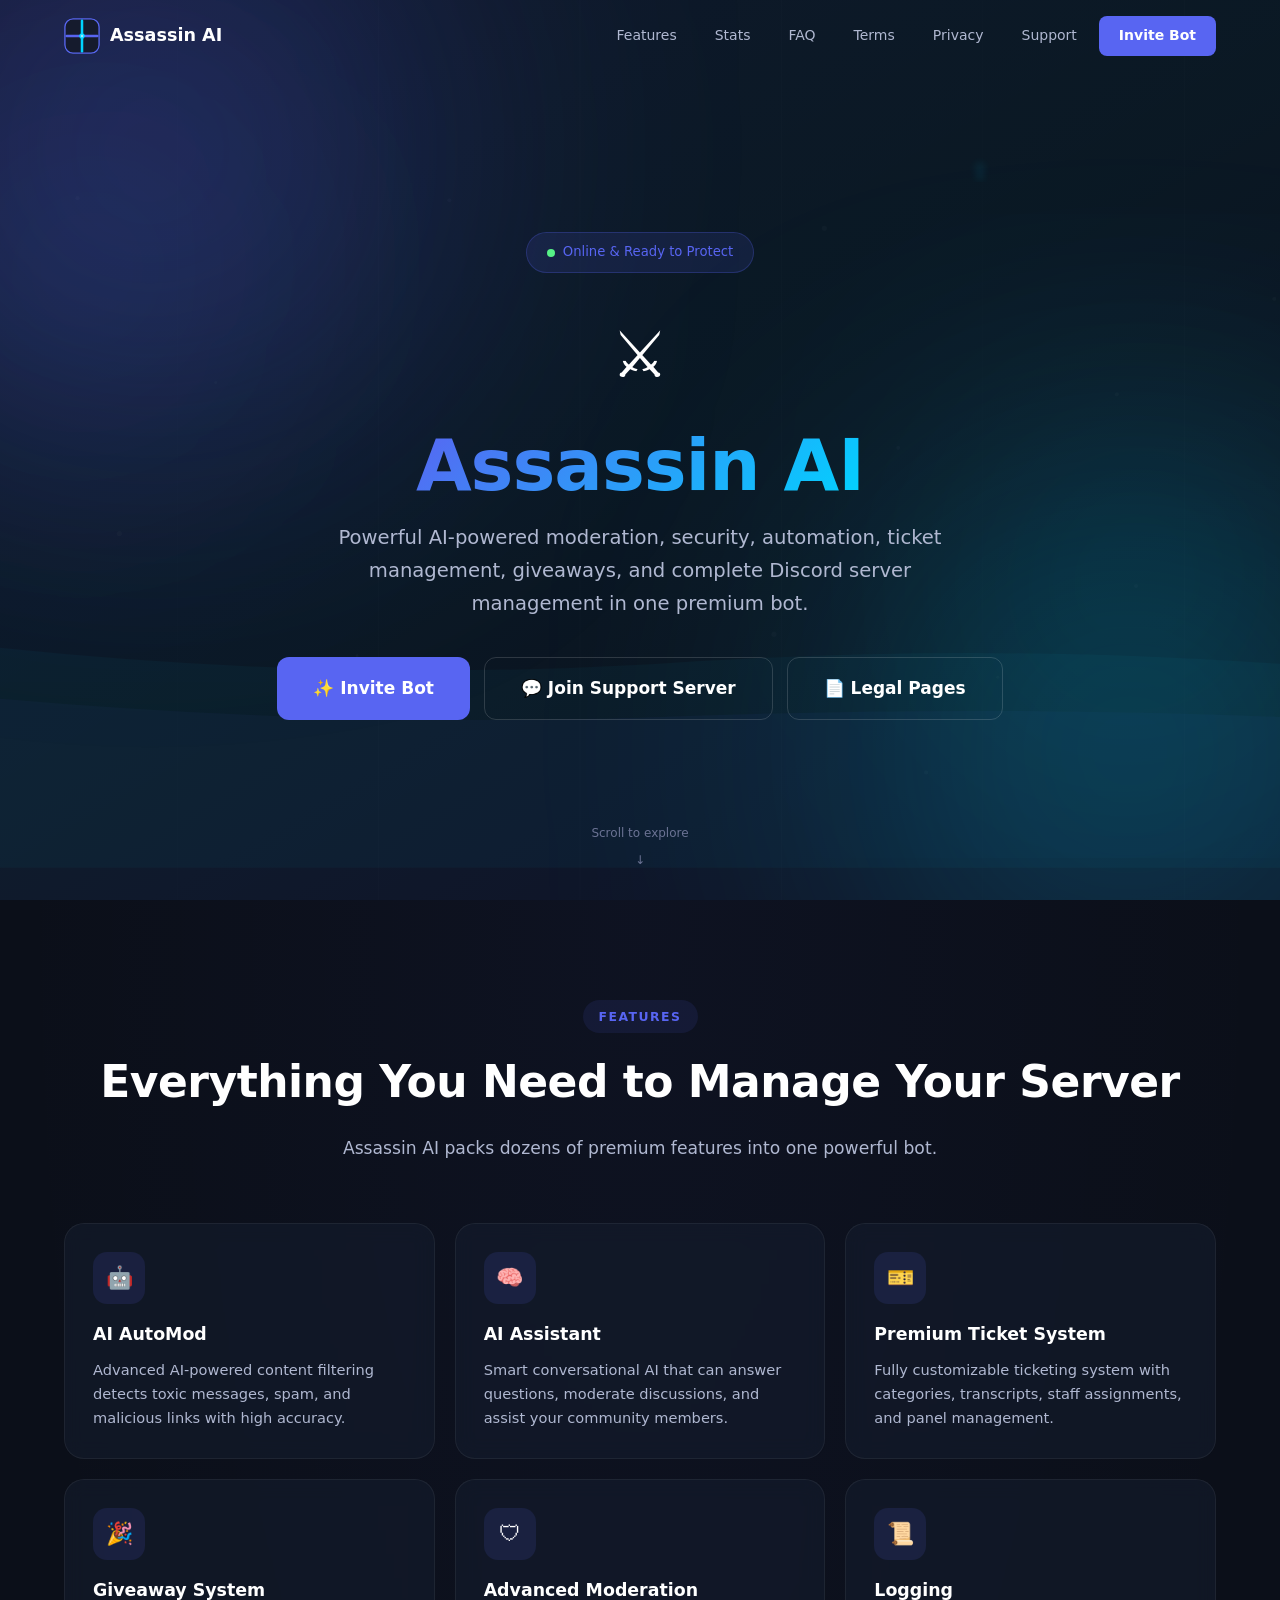
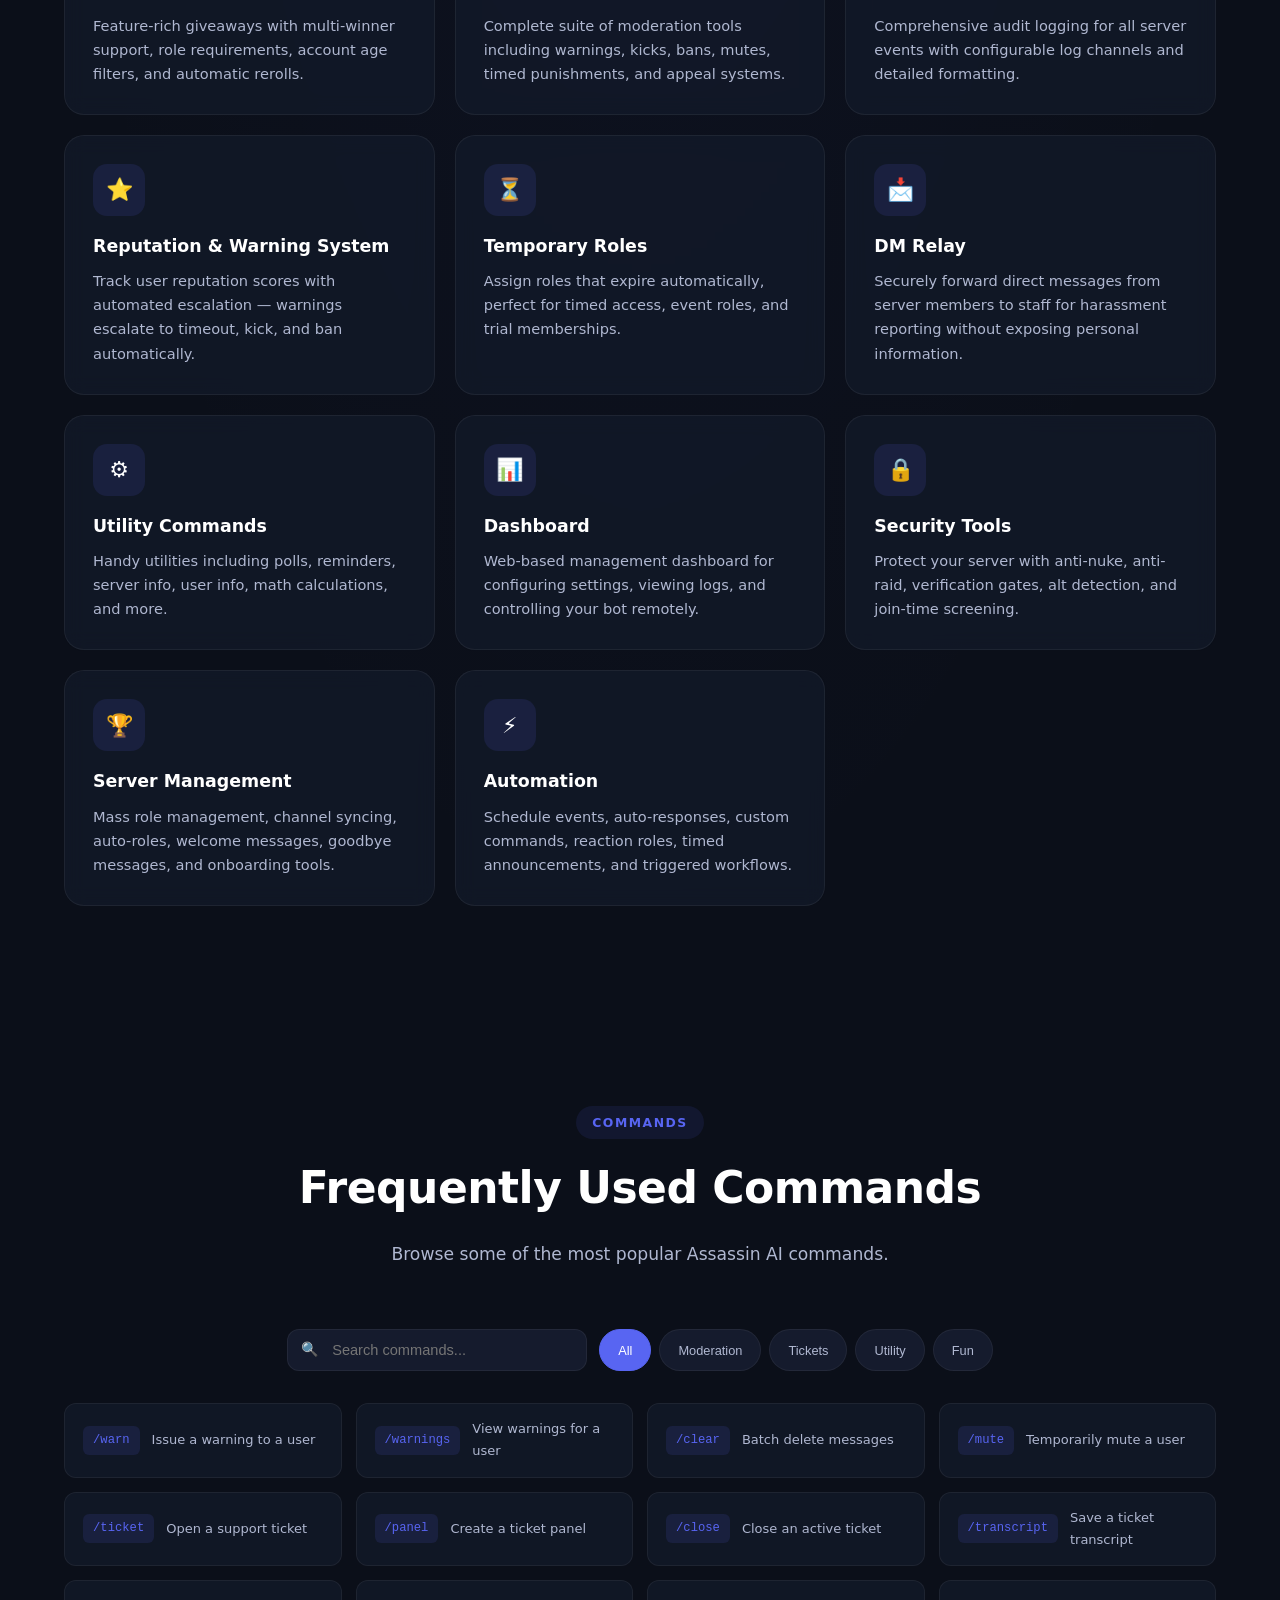
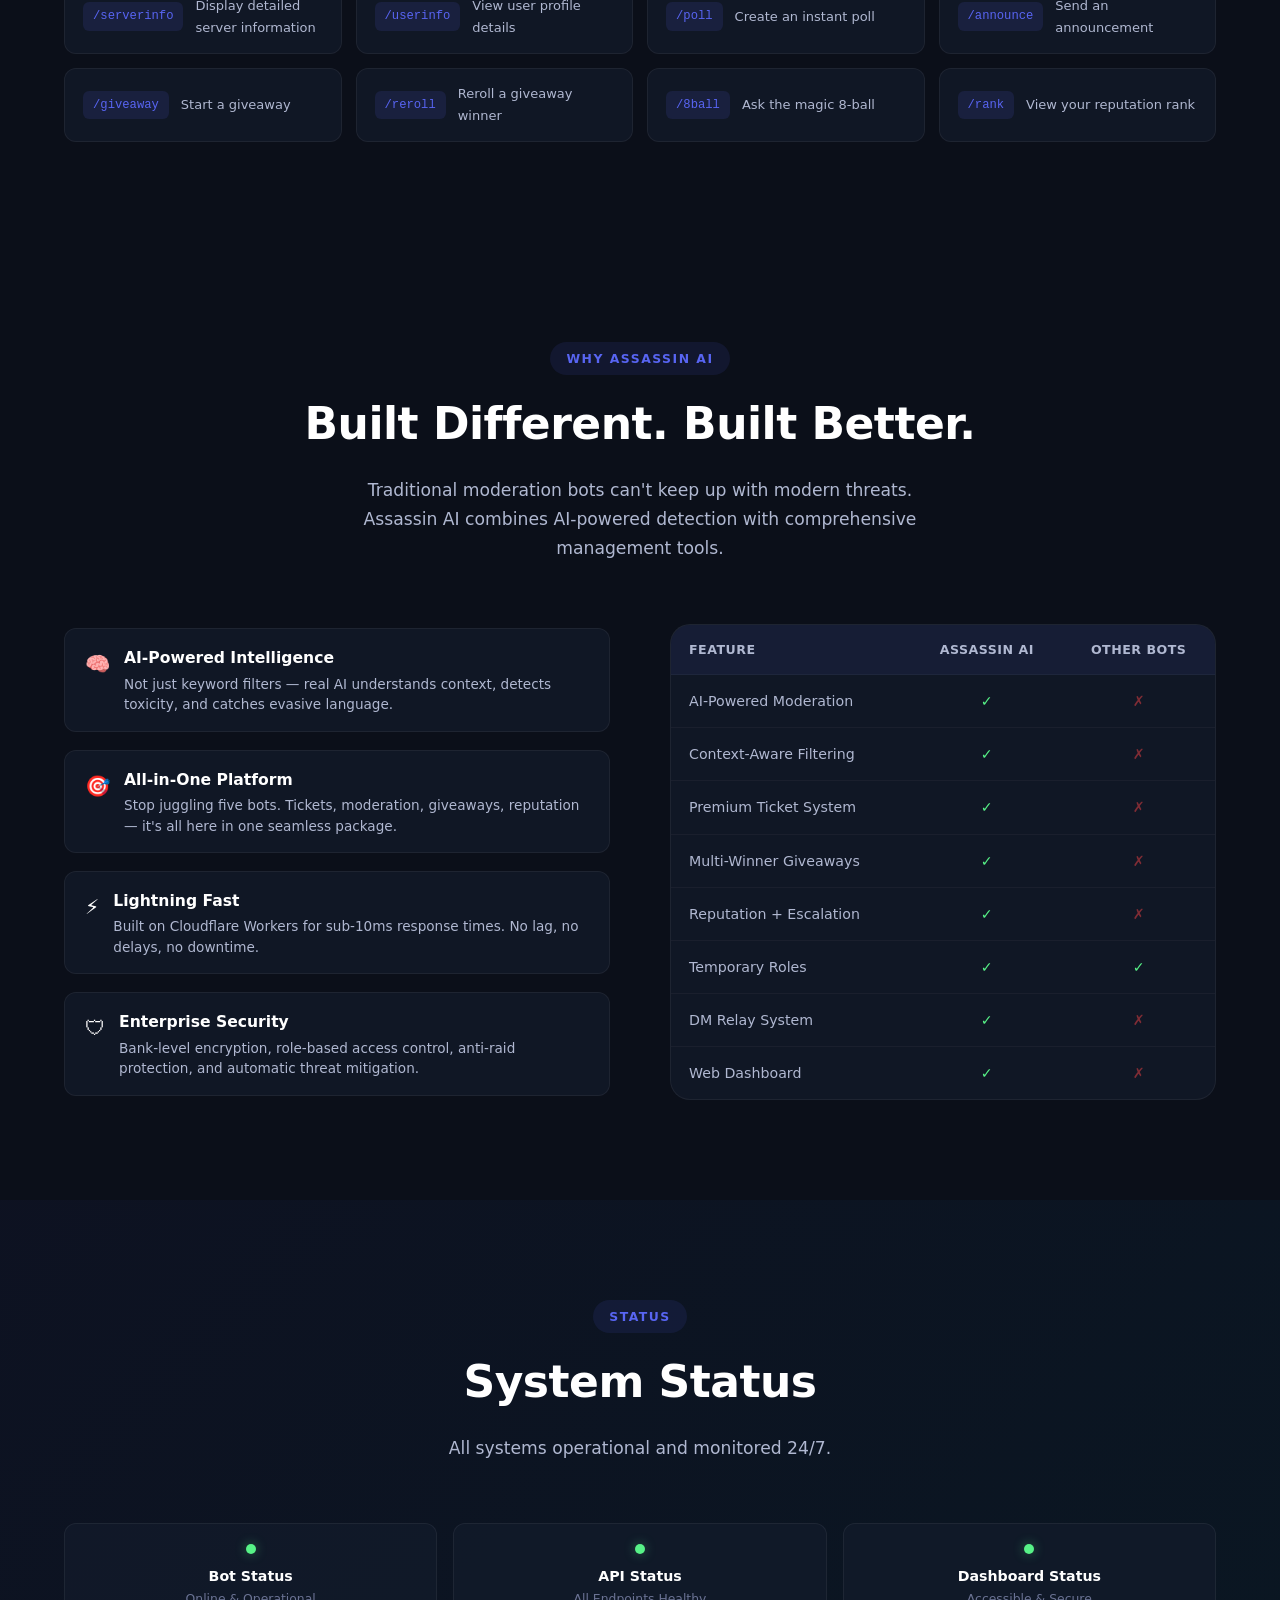
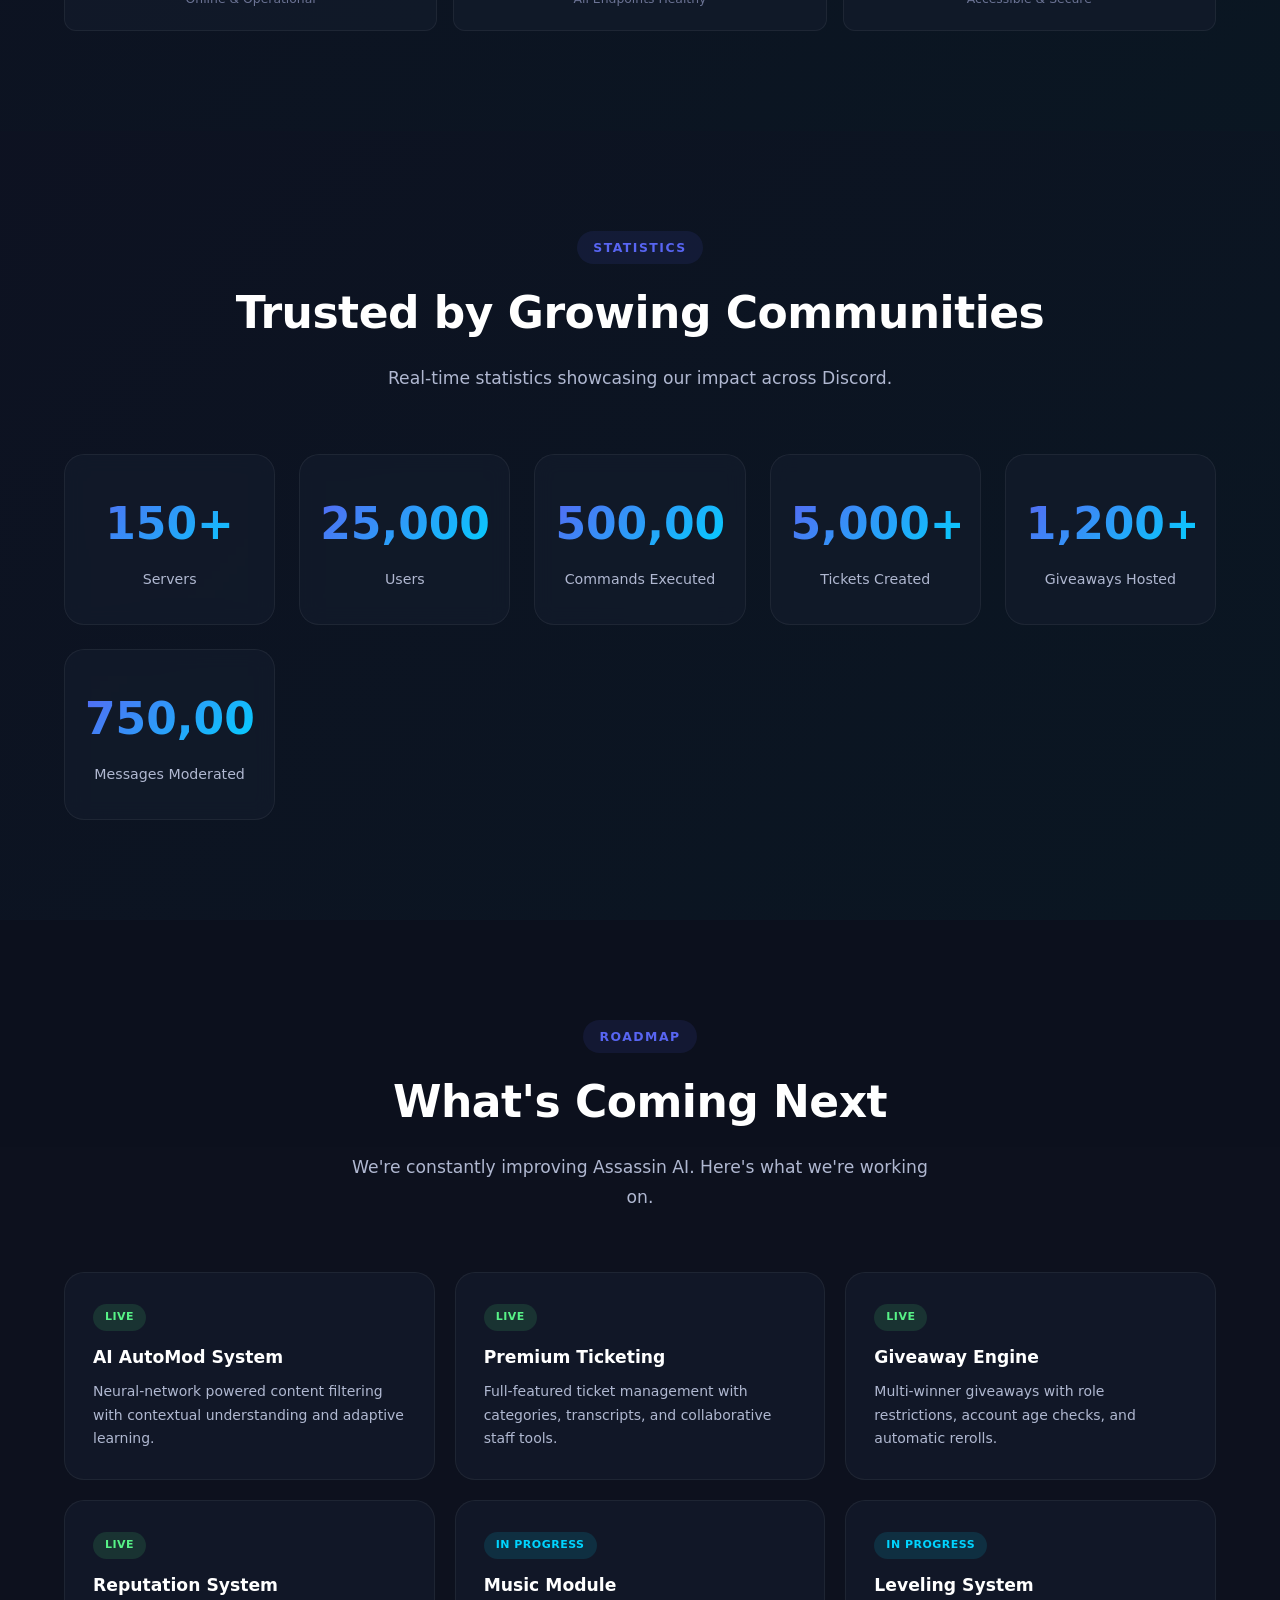
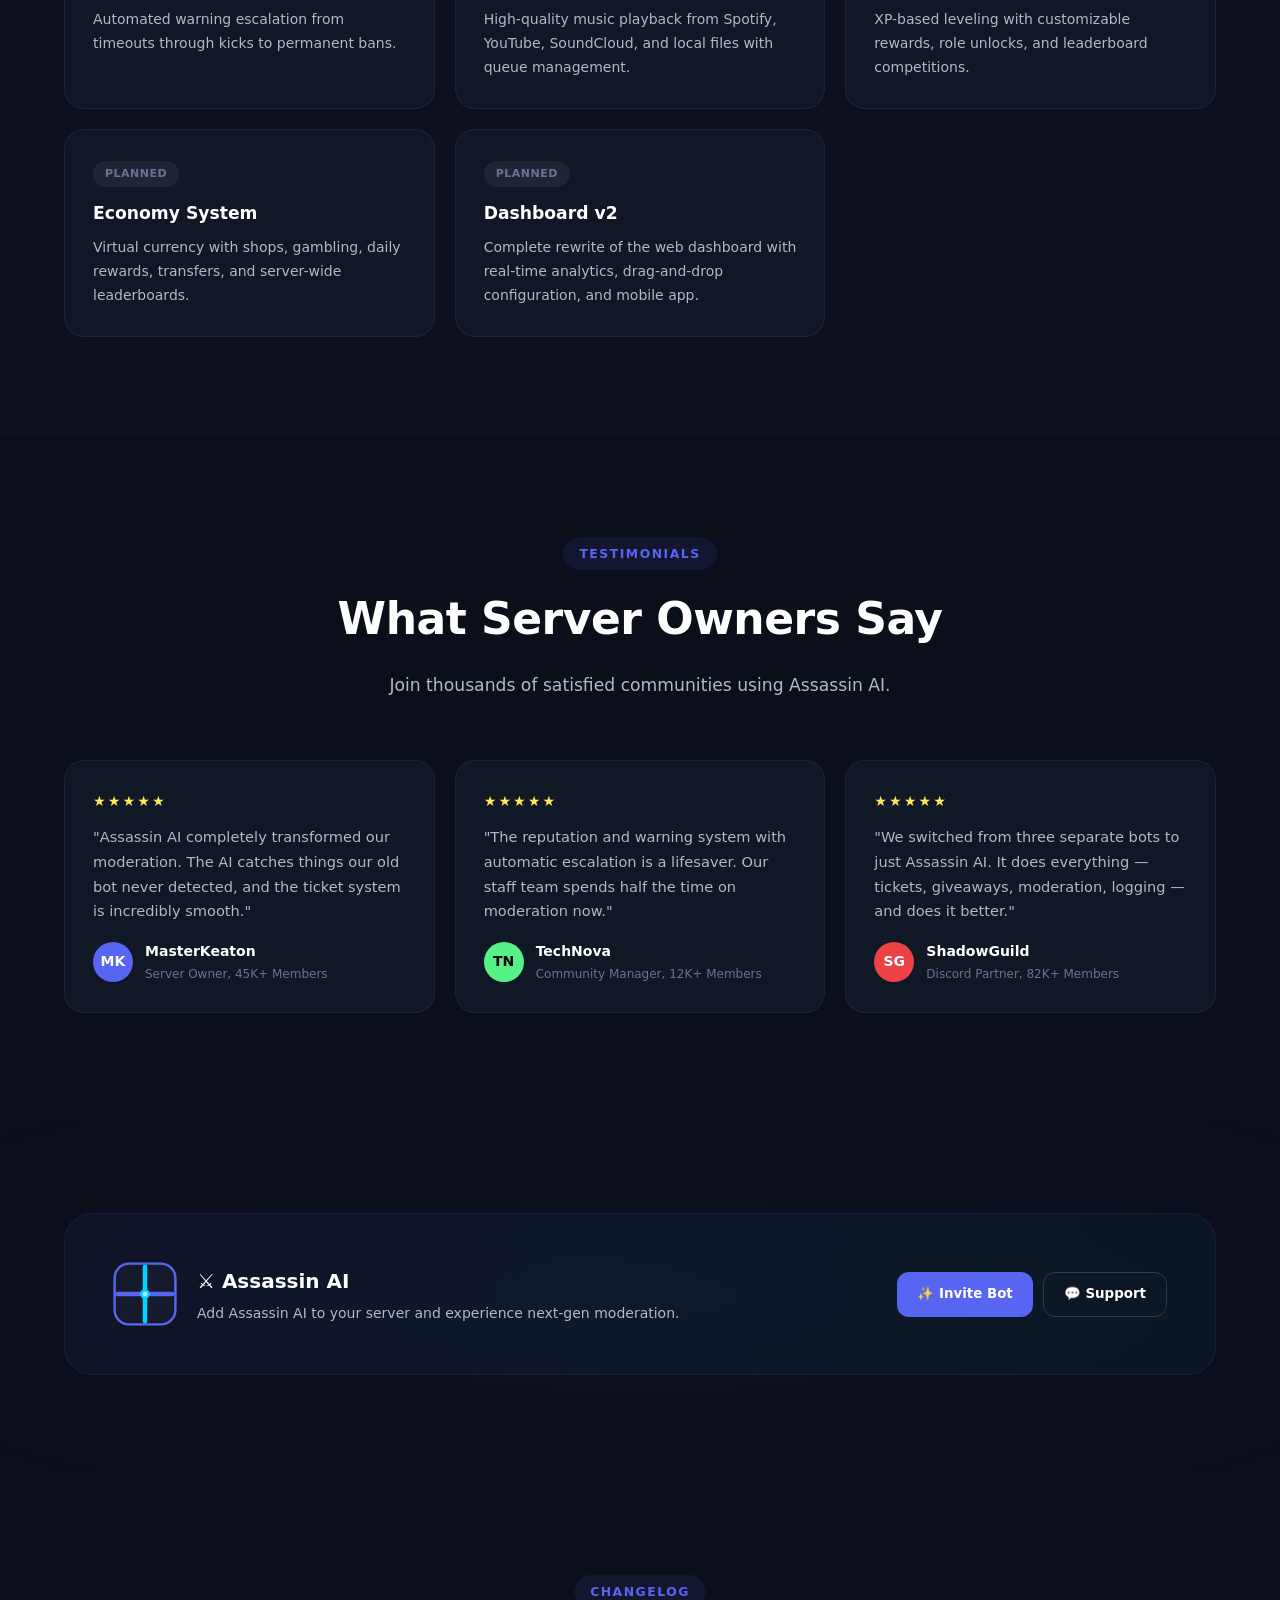
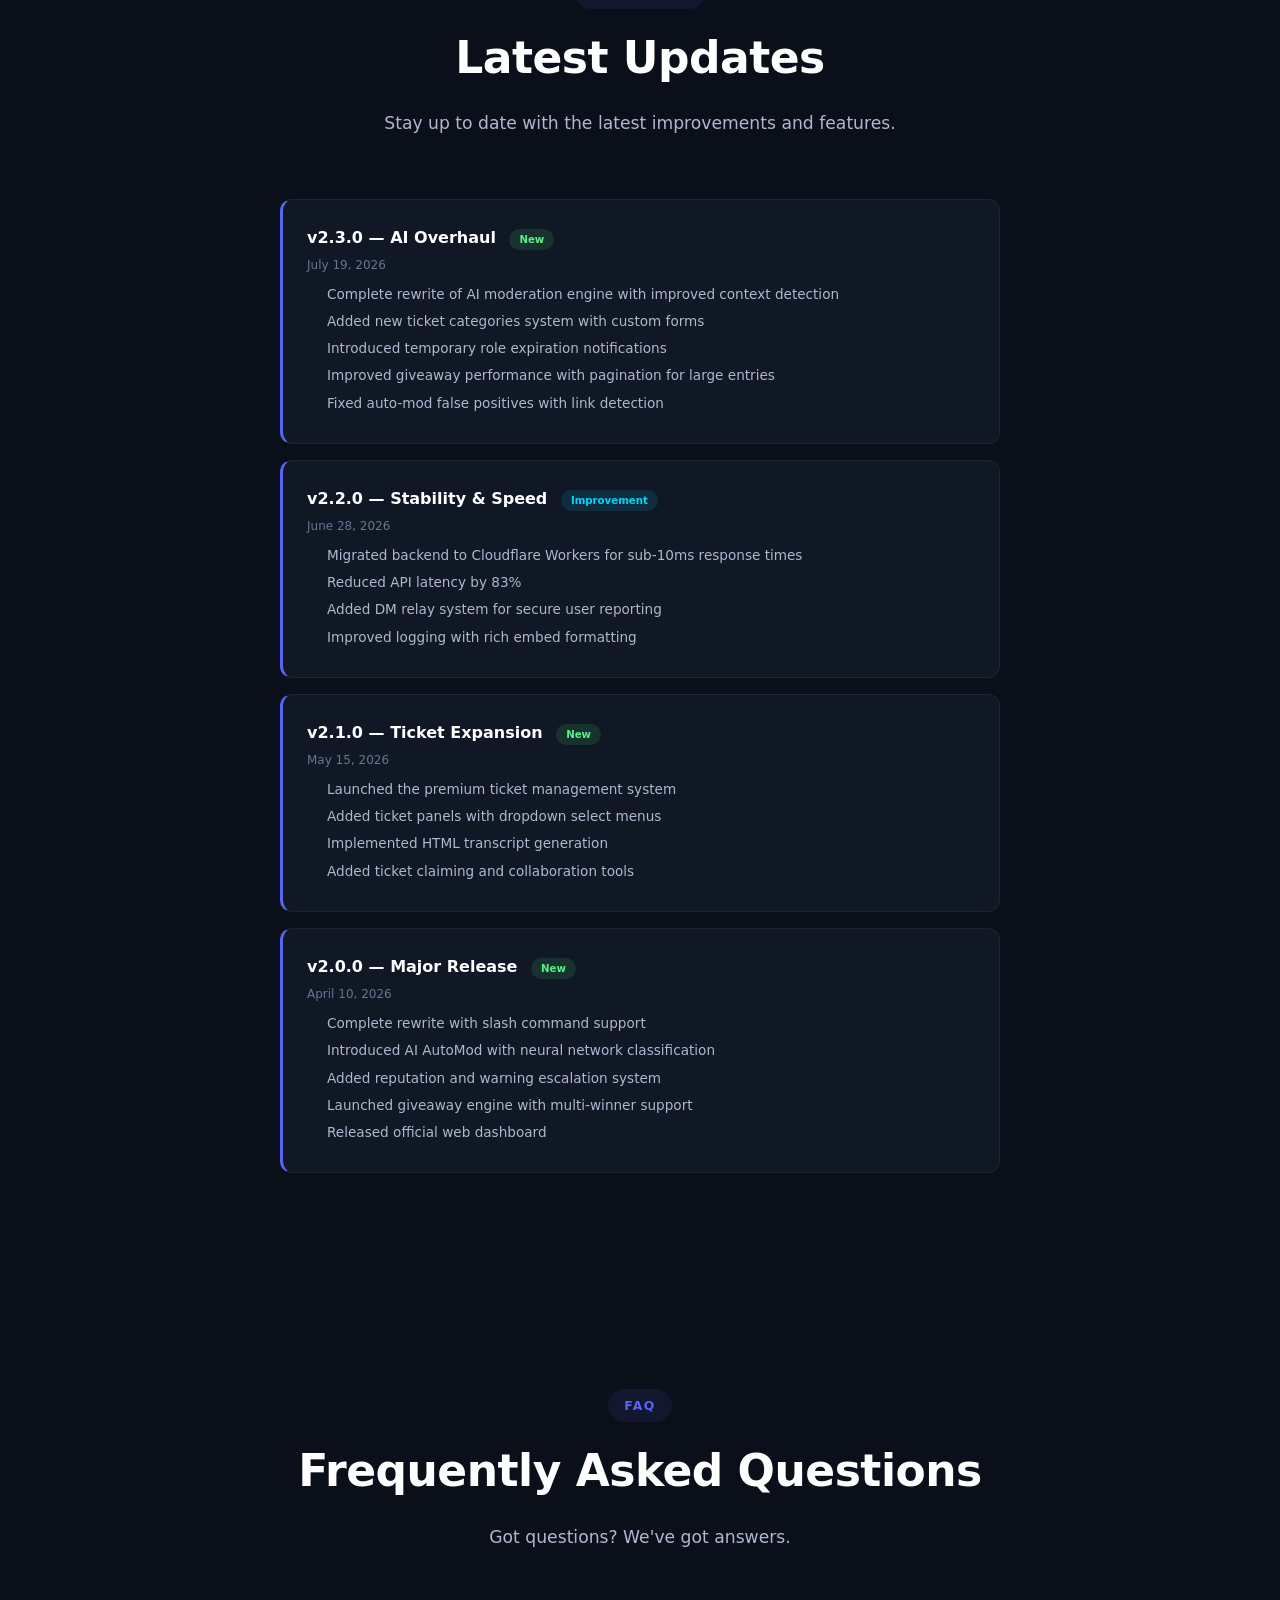
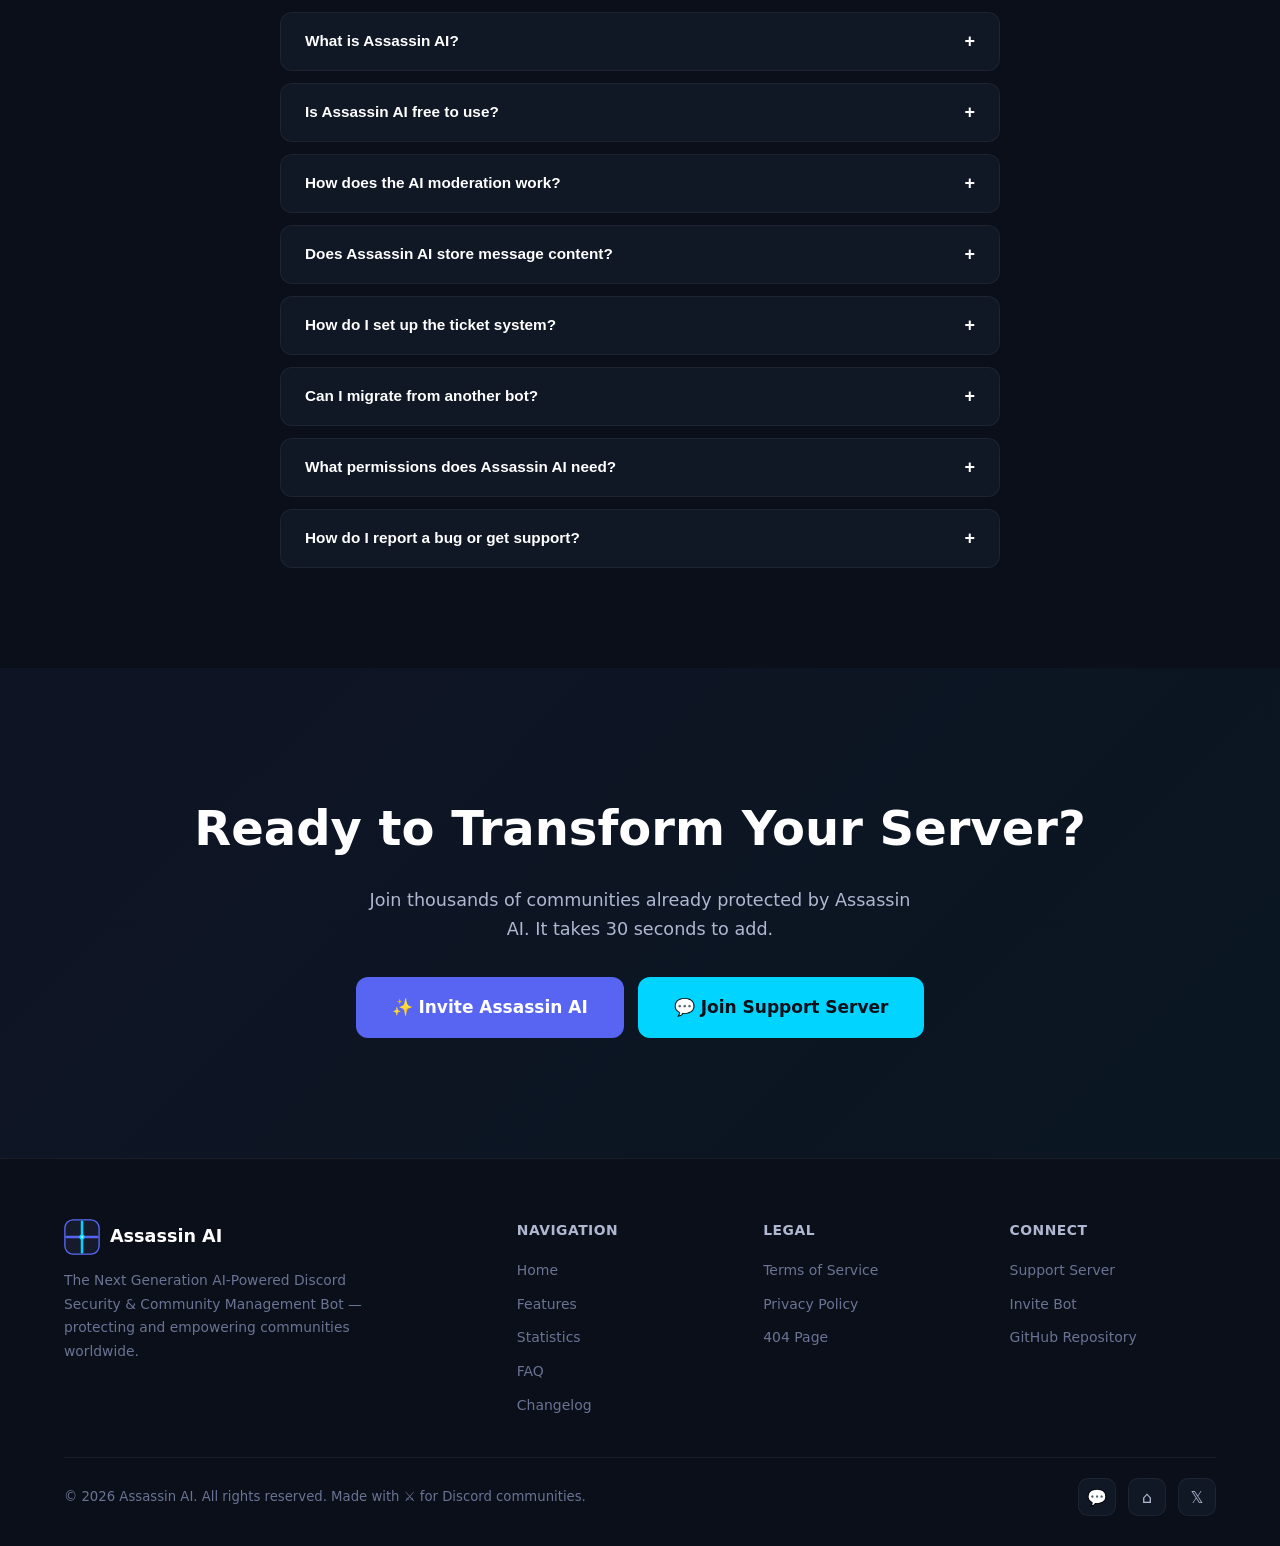
==== commit d28872e5: "🖼️ Add lazy loading to index.html" ====
--- a/index.html
+++ b/index.html
@@ -322,7 +322,7 @@
     <div class="container">
       <div class="invite-widget fade-in">
         <div class="invite-widget-info">
-          <img src="assets/logo.svg" alt="Assassin AI Avatar" class="invite-widget-avatar">
+          <img src="assets/logo.svg" loading="lazy" alt="Assassin AI Avatar" class="invite-widget-avatar">
           <div>
             <h3>⚔️ Assassin AI</h3>
             <p>Add Assassin AI to your server and experience next-gen moderation.</p>
@@ -454,7 +454,7 @@
       <div class="footer-grid">
         <div class="footer-brand">
           <a href="/" class="nav-logo">
-            <img src="assets/logo.svg" alt="Assassin AI" width="36" height="36">
+            <img src="assets/logo.svg" loading="lazy" alt="Assassin AI" width="36" height="36">
             <span>Assassin AI</span>
           </a>
           <p>The Next Generation AI-Powered Discord Security &amp; Community Management Bot — protecting and empowering communities worldwide.</p>
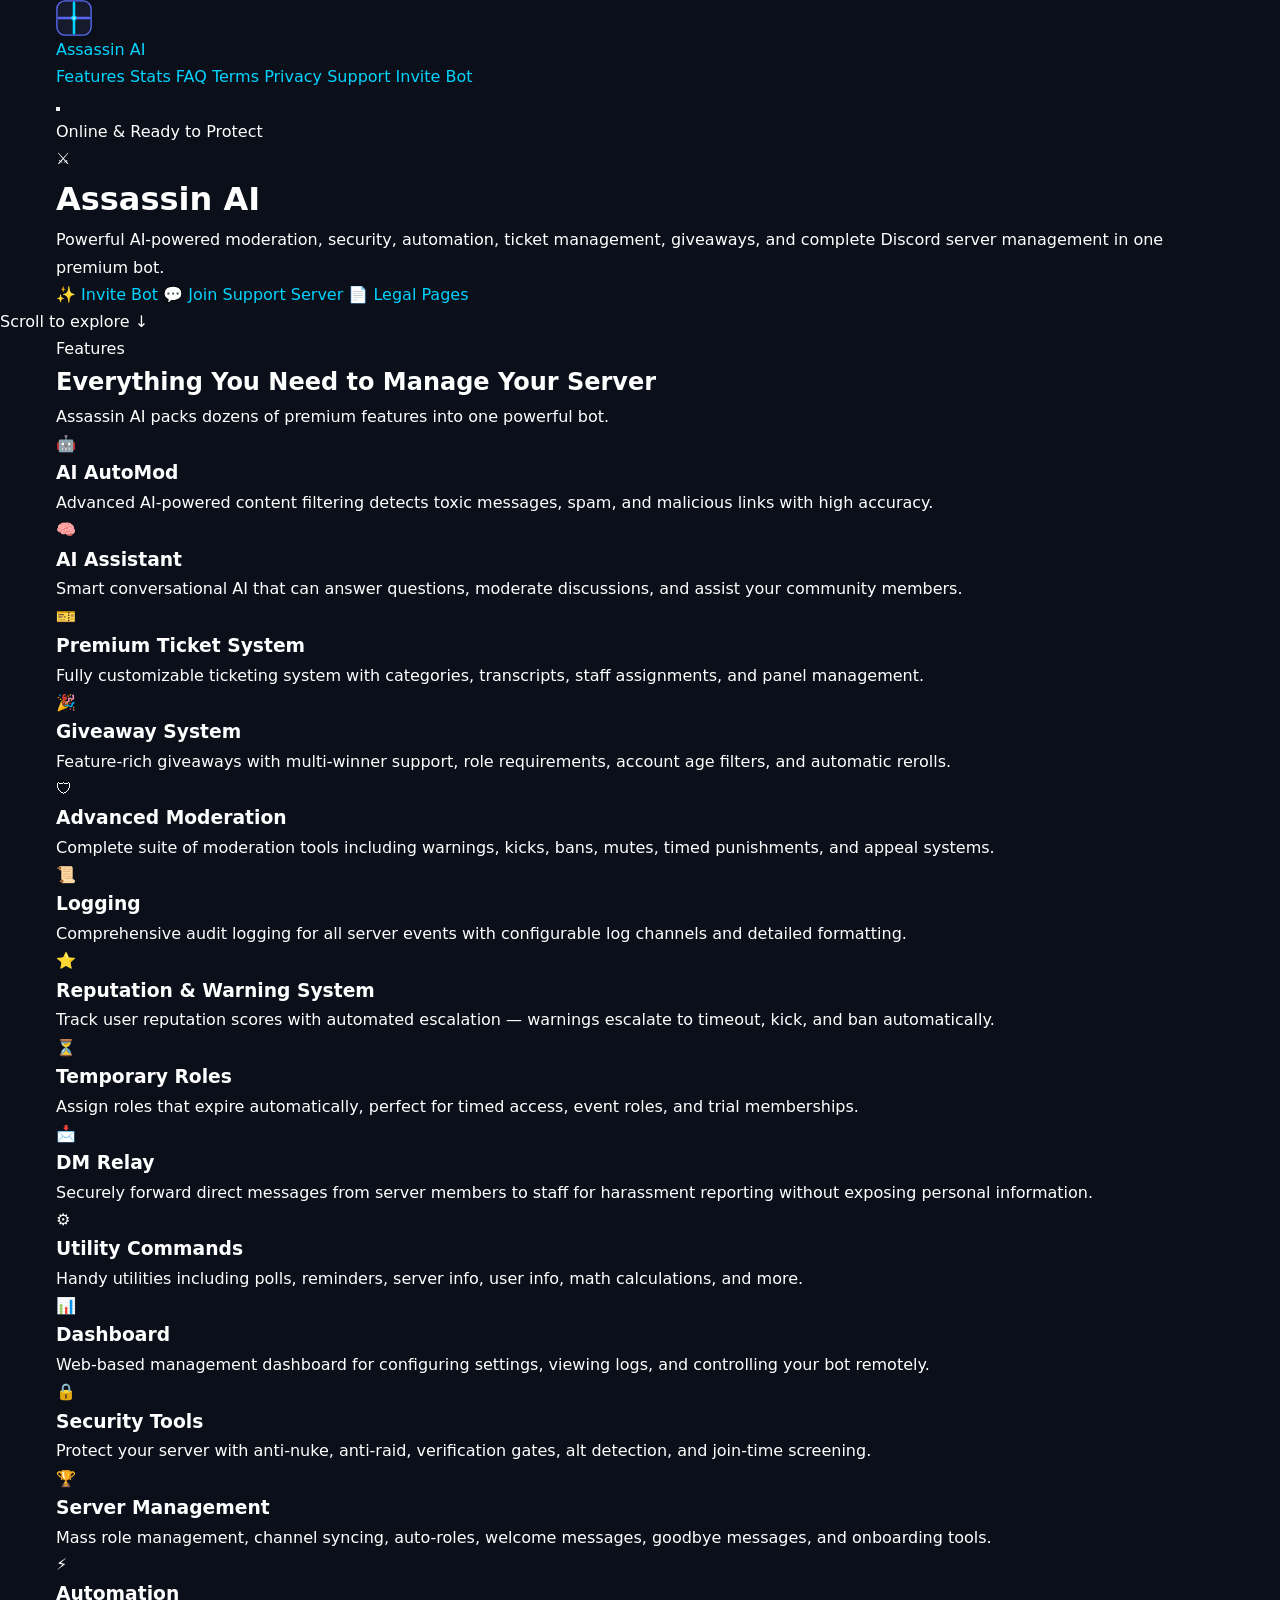
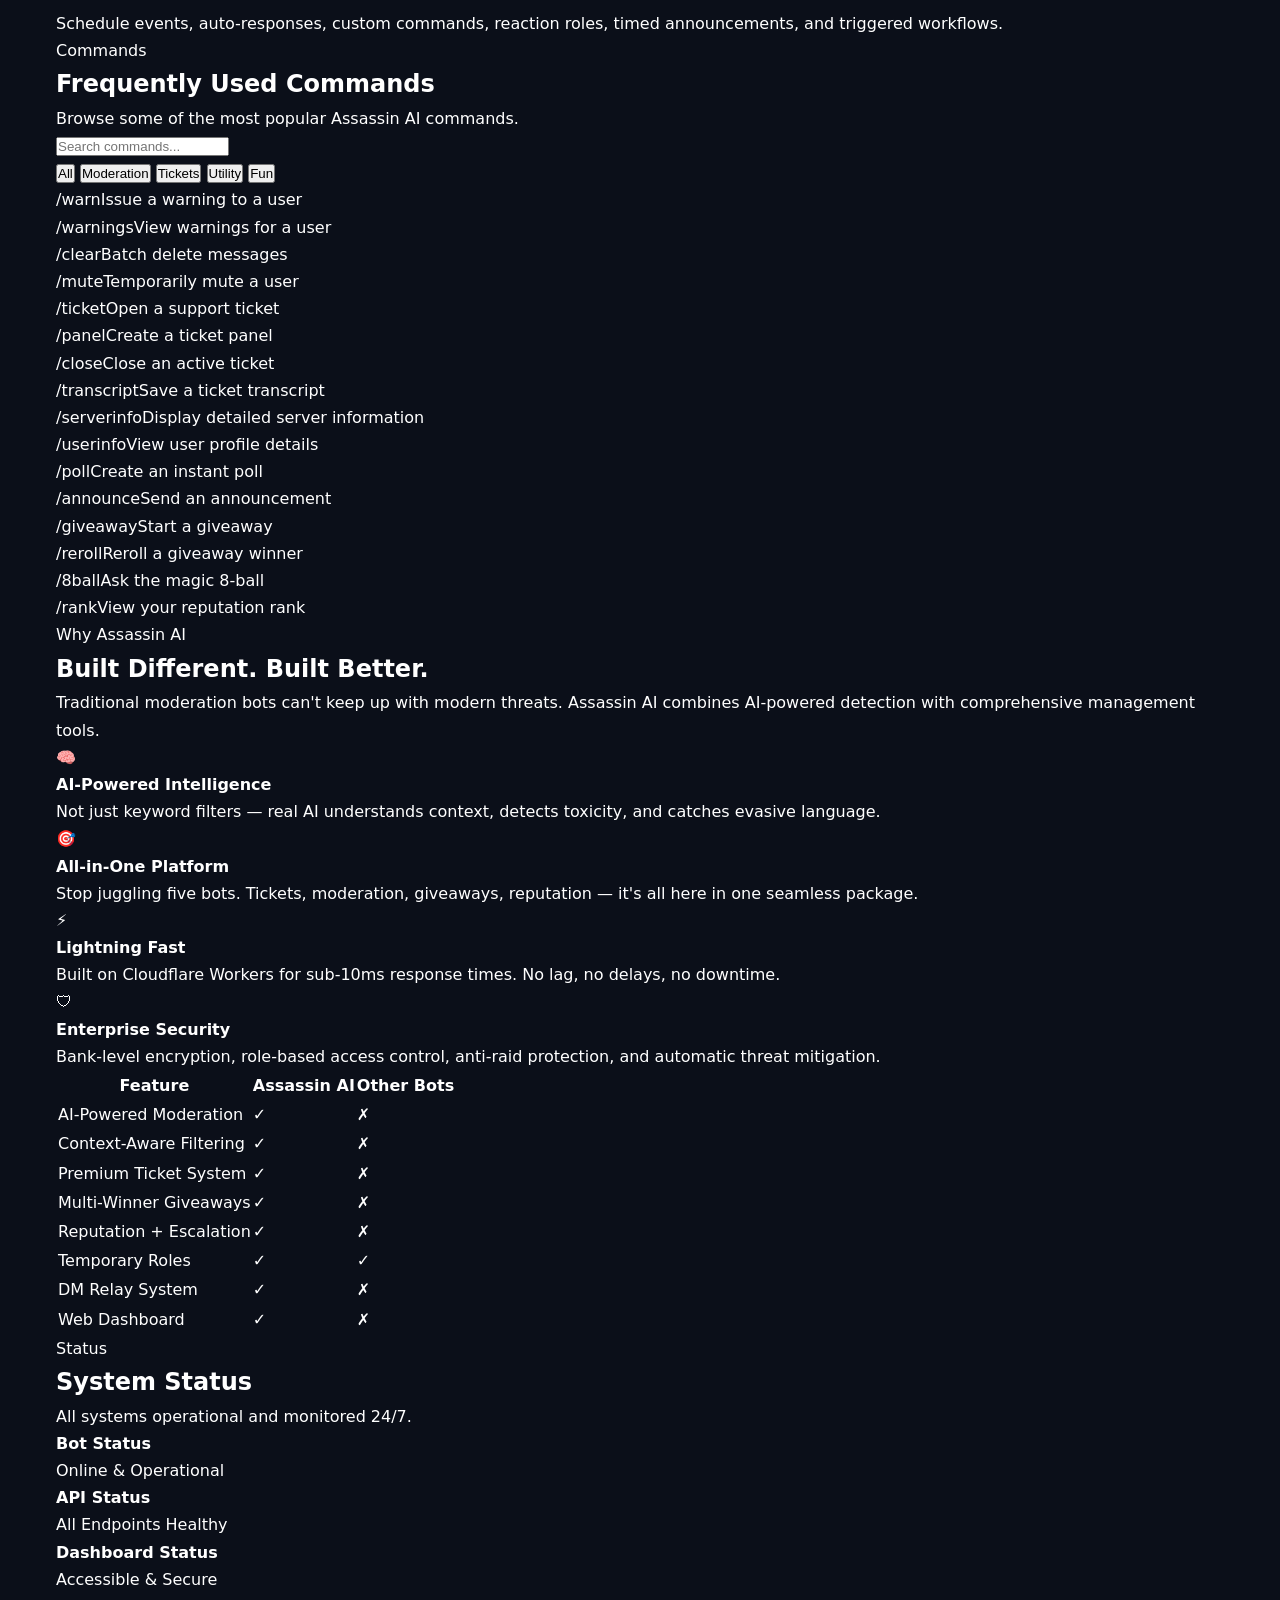
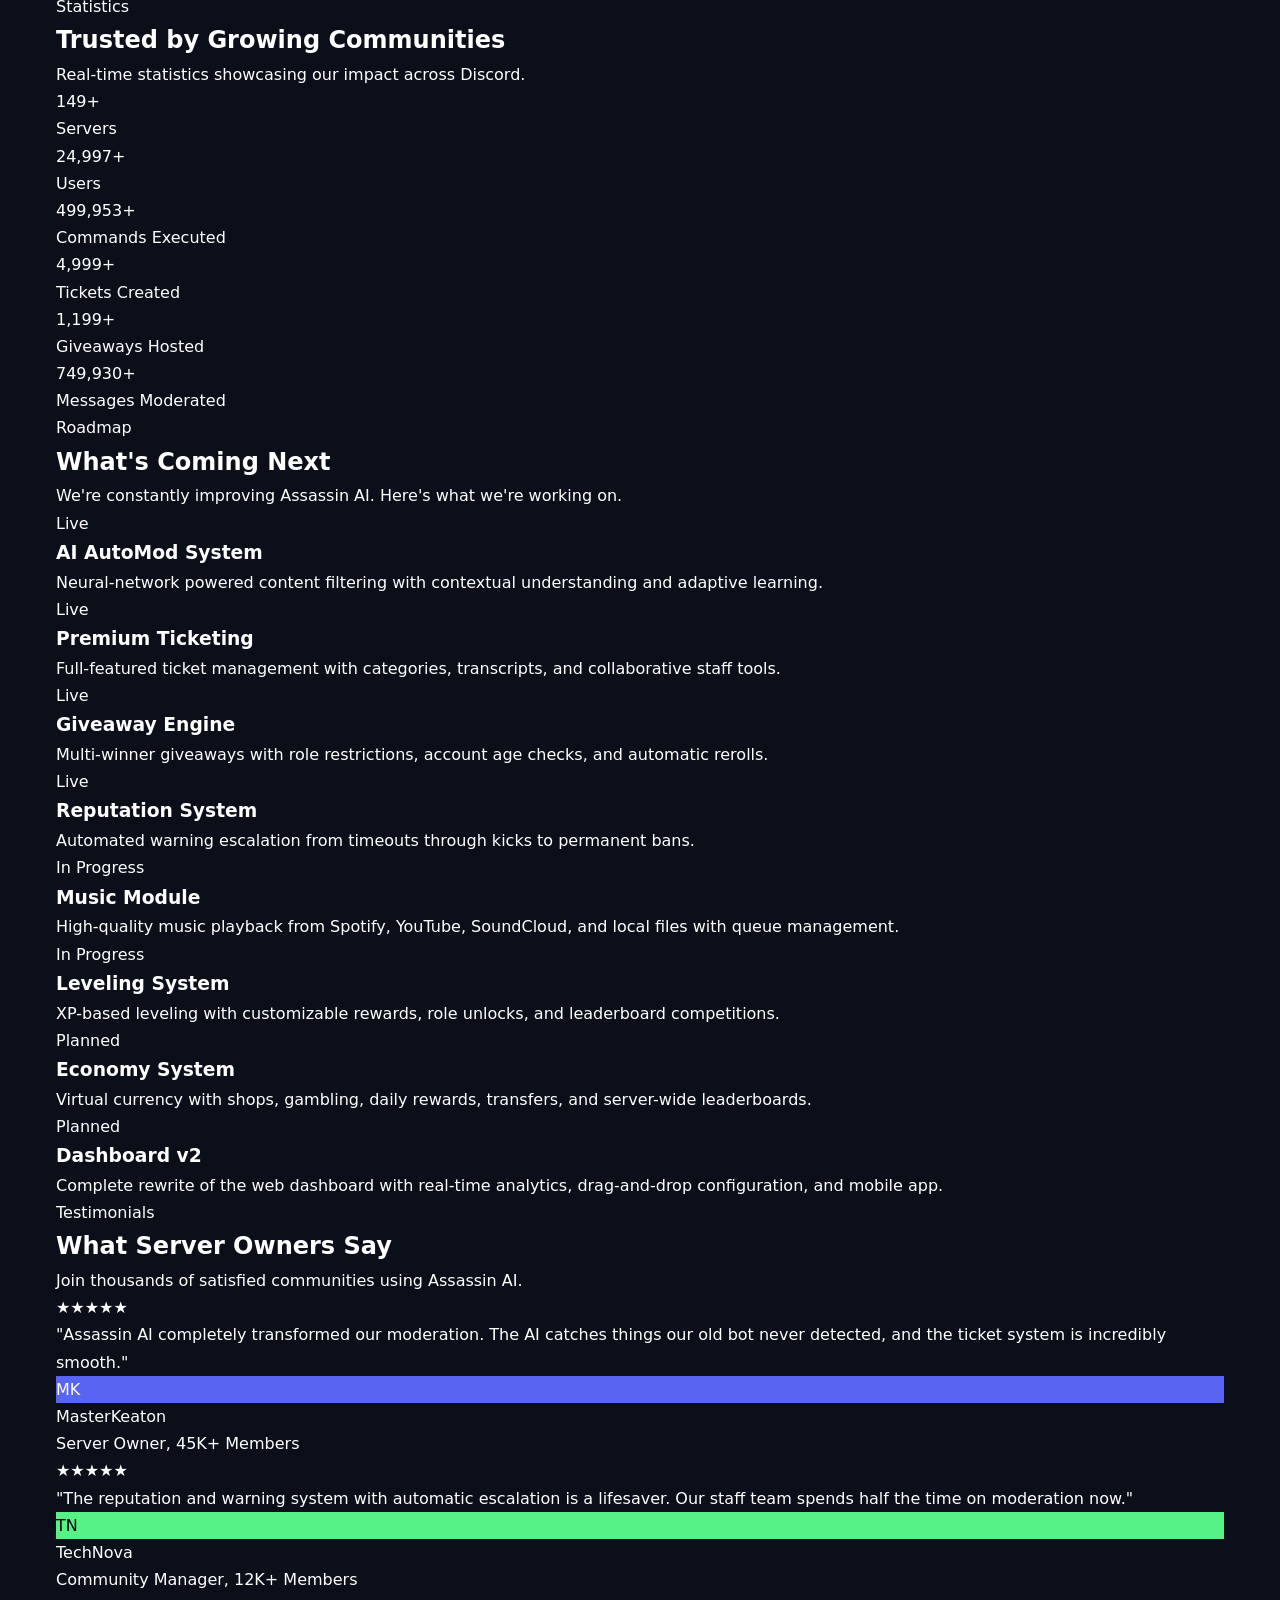
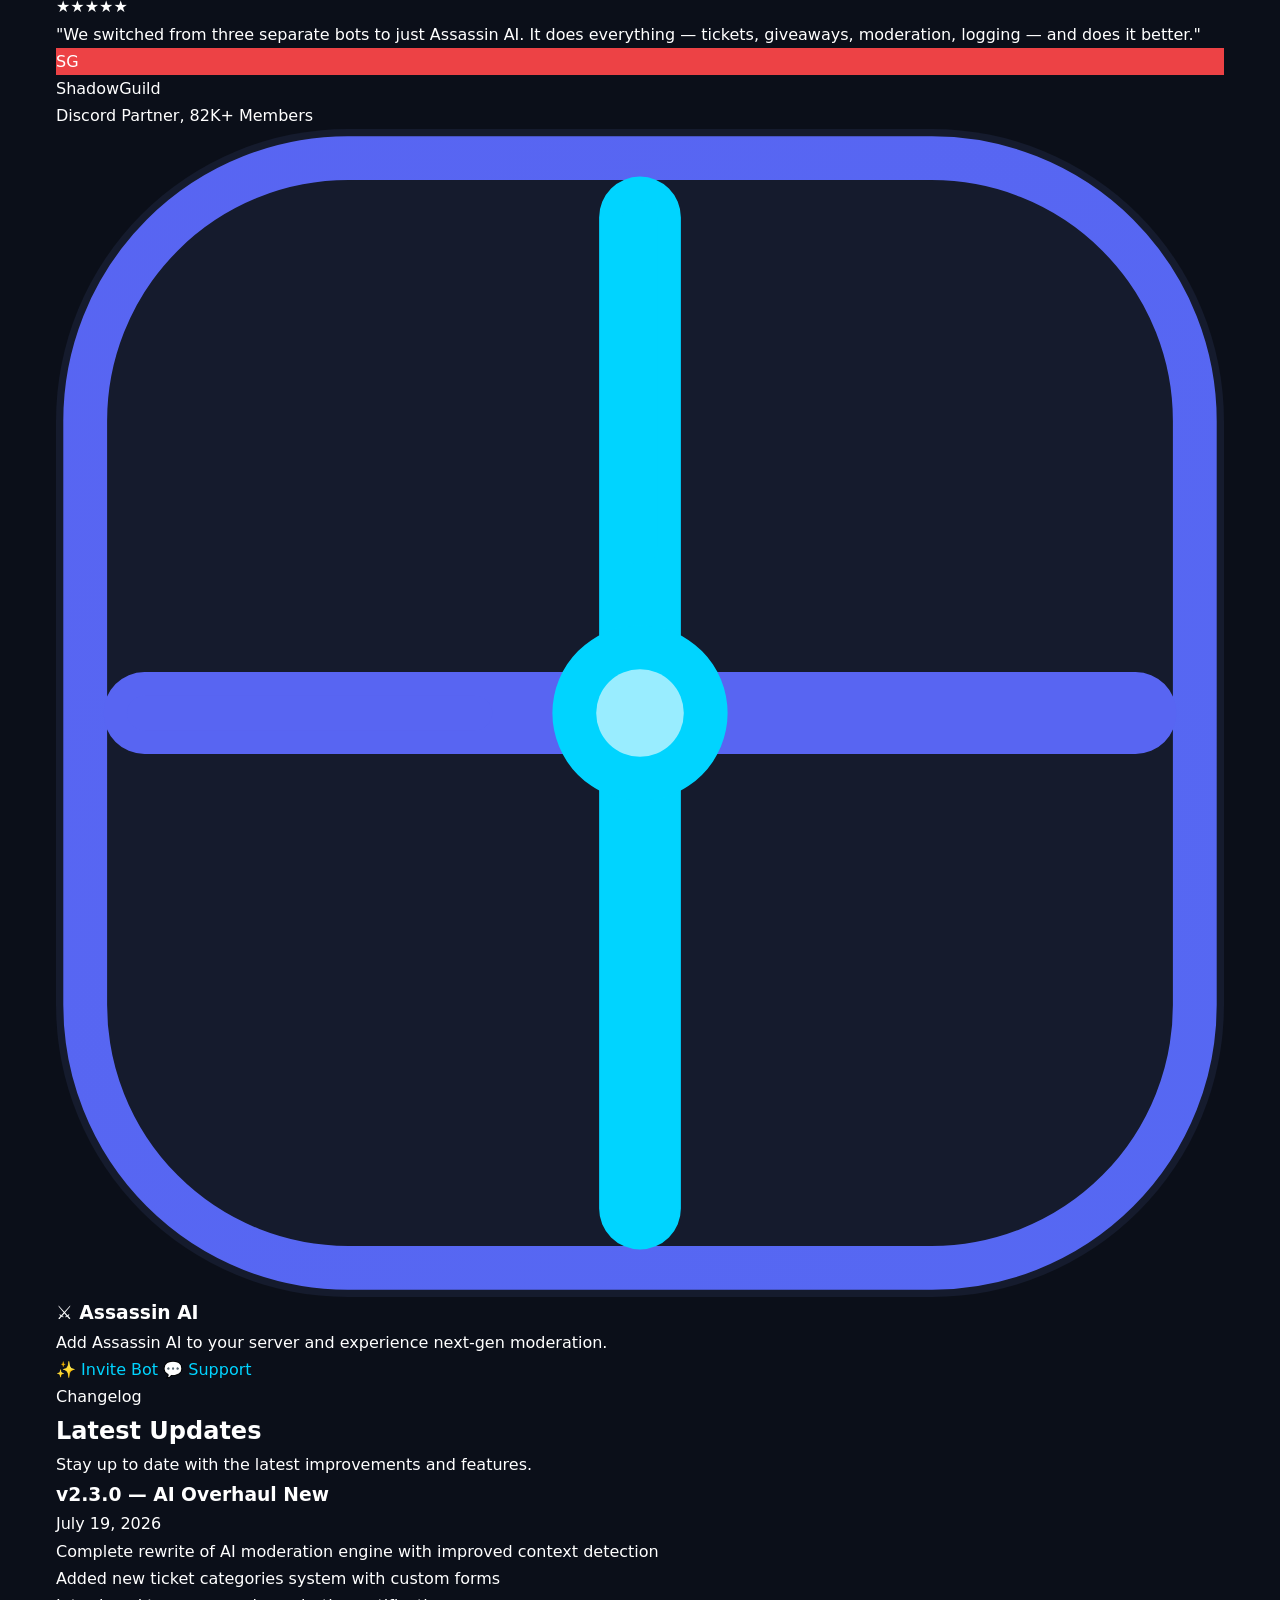
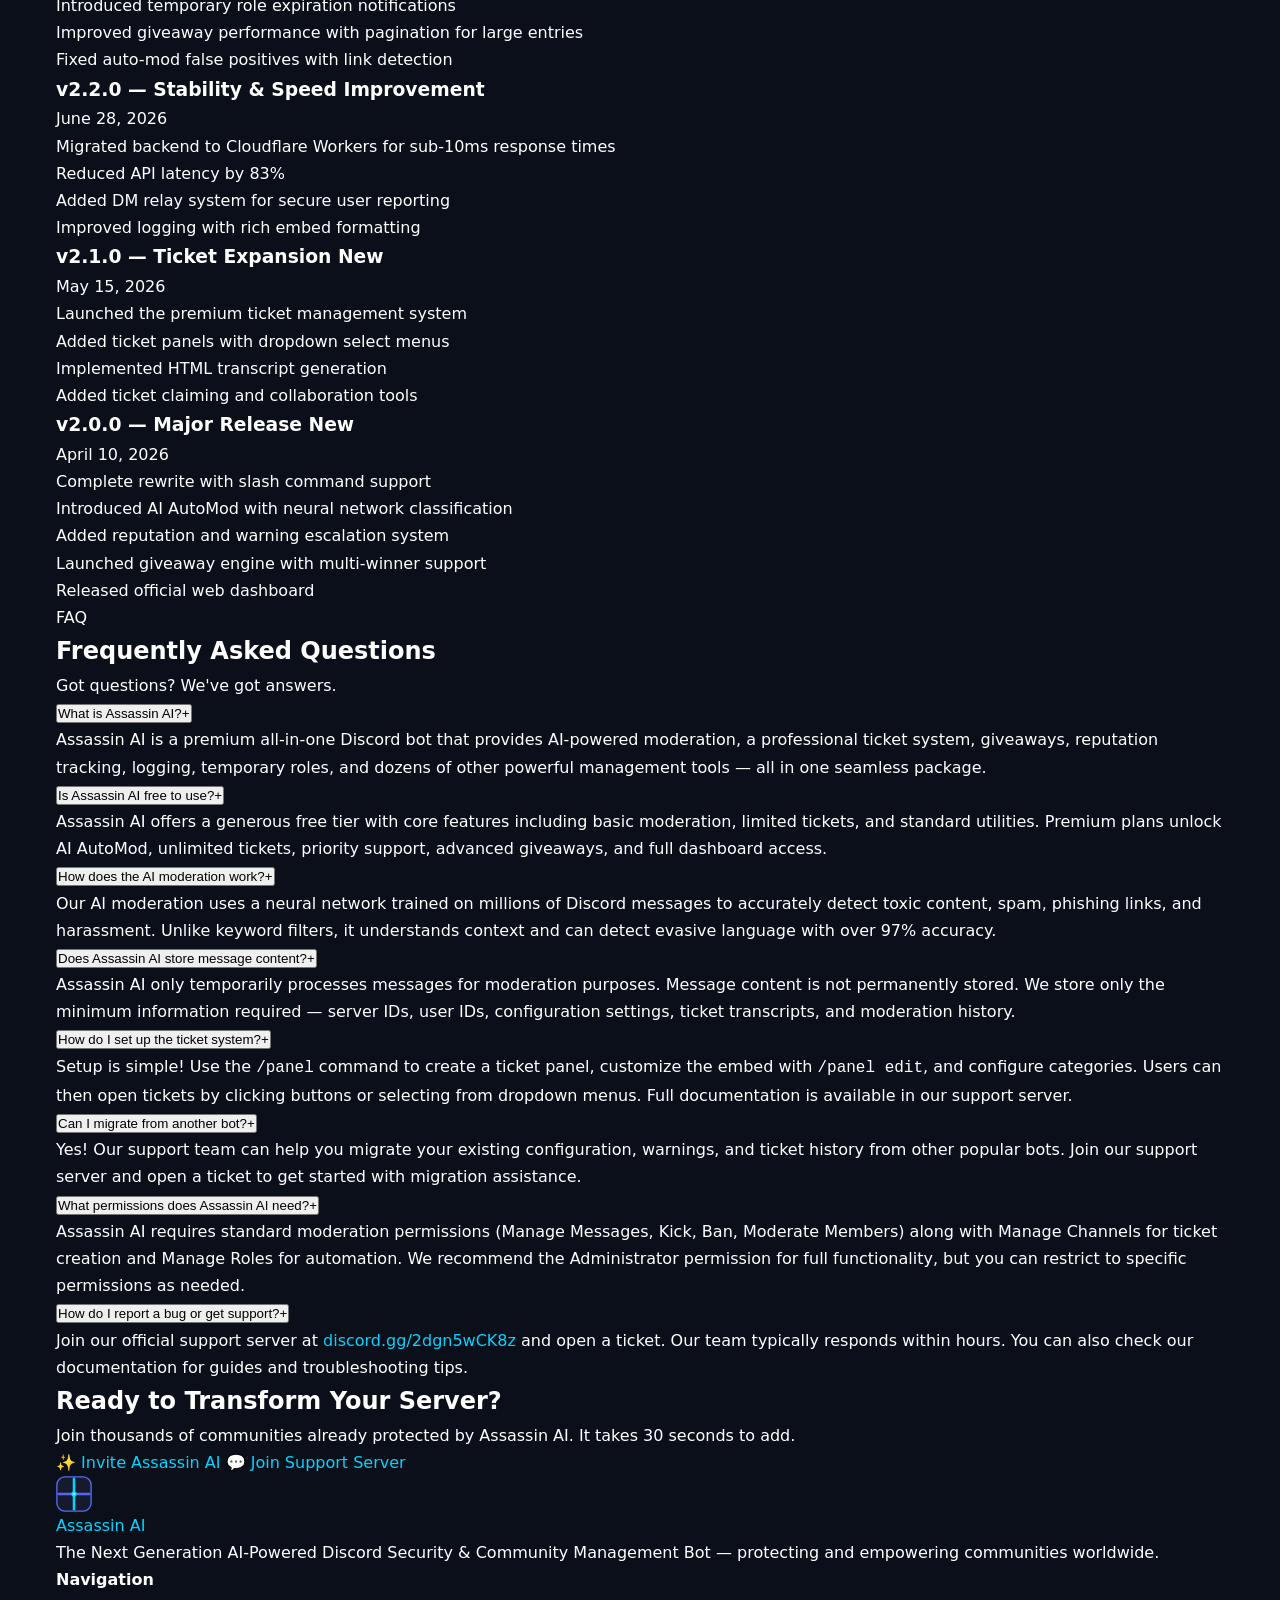
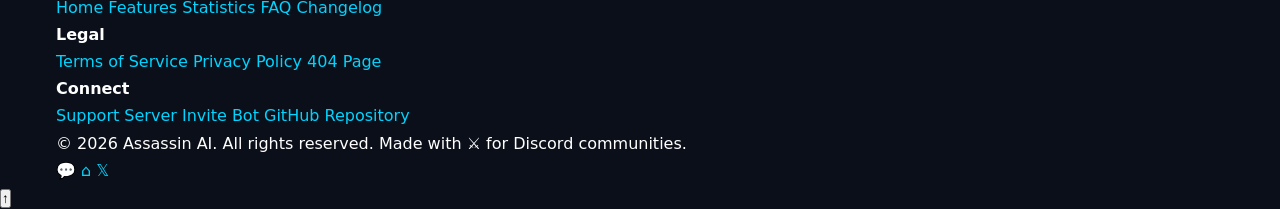
==== commit 276b1d13: "🧹 Final HTML refactor: defer scripts, preload CSS, async beacon, verified paths" ====
--- a/index.html
+++ b/index.html
@@ -26,6 +26,11 @@
   <link rel="icon" type="image/svg+xml" href="assets/favicon.svg">
   <link rel="alternate icon" href="assets/favicon.svg">
   <link rel="stylesheet" href="css/style.css">
+
+  <!-- Performance: Preload Critical Resources -->
+  <link rel="preload" href="css/style.css" as="style">
+  <link rel="dns-prefetch" href="//static.cloudflareinsights.com">
+  <link rel="preconnect" href="https://static.cloudflareinsights.com">
 </head>
 <body>
 
@@ -489,7 +494,7 @@
       <div class="footer-bottom">
         <p>&copy; <span data-year>2026</span> Assassin AI. All rights reserved. Made with ⚔️ for Discord communities.</p>
         <div class="footer-social">
-          <a href="https://discord.gg/2dgn5wCK8z" target="_blank" rel="noopener" aria-label="Discord">💬</a>
+          <a href="https://discord.gg/2dgn5wCK8z" target="_blank" rel="noopener" aria-label="Join Discord Support Server">💬</a>
           <a href="#" target="_blank" rel="noopener" aria-label="GitHub">⌂</a>
           <a href="#" target="_blank" rel="noopener" aria-label="Twitter">𝕏</a>
         </div>
@@ -500,7 +505,7 @@
   <!-- Back to Top -->
   <button class="back-to-top" aria-label="Back to top">↑</button>
 
-  <script src="js/main.js"></script>
-<script type="module" src="https://static.cloudflareinsights.com/beacon.min.js/v4513226cdae34746b4dedf0b4dfa099e1781791509496" integrity="sha512-ZE9pZaUXND66v380QUtch/5sE9tPFh2zg45pR2PB0CVkCtOREv2AJKkSidISWkysEuQ0EH8faUU5du78bx87UQ==" data-cf-beacon='{"version":"2024.11.0","token":"a5d92e7af2fa4610bfbf5597758c945c","r":1}' crossorigin="anonymous"></script>
+  <script src="js/main.js" defer></script>
+<script async type="module" src="https://static.cloudflareinsights.com/beacon.min.js/v4513226cdae34746b4dedf0b4dfa099e1781791509496" integrity="sha512-ZE9pZaUXND66v380QUtch/5sE9tPFh2zg45pR2PB0CVkCtOREv2AJKkSidISWkysEuQ0EH8faUU5du78bx87UQ==" data-cf-beacon='{"version":"2024.11.0","token":"a5d92e7af2fa4610bfbf5597758c945c","r":1}' crossorigin="anonymous"></script>
 </body>
 </html>
--- a/css/style.css
+++ b/css/style.css
@@ -1,603 +1 @@
-/* ═══════════════════════════════════════════════════════════════
-   ASSASSIN AI — Official Website Stylesheet
-   ═══════════════════════════════════════════════════════════════ */
-
-/* ── CSS Variables ─────────────────────────────────────────── */
-:root {
-  --bg-primary: #0B0F19;
-  --bg-card: #151B2D;
-  --bg-card-hover: #1A2240;
-  --primary: #5865F2;
-  --primary-dark: #4752C4;
-  --primary-glow: rgba(88, 101, 242, 0.3);
-  --accent: #00D4FF;
-  --accent-glow: rgba(0, 212, 255, 0.25);
-  --success: #57F287;
-  --warning: #FEE75C;
-  --danger: #ED4245;
-  --text: #FFFFFF;
-  --text-secondary: #B0B8D1;
-  --text-muted: #6B7394;
-  --glass-bg: rgba(21, 29, 45, 0.6);
-  --glass-border: rgba(255, 255, 255, 0.06);
-  --glass-shadow: 0 8px 32px rgba(0, 0, 0, 0.3);
-  --radius: 12px;
-  --radius-lg: 20px;
-  --radius-xl: 28px;
-  --transition: 0.3s cubic-bezier(0.4, 0, 0.2, 1);
-  --font: 'Segoe UI', system-ui, -apple-system, sans-serif;
-  --max-width: 1200px;
-  --header-height: 72px;
-}
-
-/* ── Reset & Base ──────────────────────────────────────────── */
-*, *::before, *::after { margin: 0; padding: 0; box-sizing: border-box; }
-html { scroll-behavior: smooth; font-size: 16px; -webkit-font-smoothing: antialiased; }
-body {
-  font-family: var(--font);
-  background: var(--bg-primary);
-  color: var(--text);
-  line-height: 1.7;
-  overflow-x: hidden;
-  min-height: 100vh;
-}
-img { max-width: 100%; height: auto; display: block; }
-a { color: var(--accent); text-decoration: none; transition: color var(--transition); }
-a:hover { color: var(--primary); }
-ul { list-style: none; }
-.container { max-width: var(--max-width); margin: 0 auto; padding: 0 24px; width: 100%; }
-.sr-only { position: absolute; width: 1px; height: 1px; overflow: hidden; clip: rect(0,0,0,0); white-space: nowrap; border: 0; }
-
-/* ── Animations ────────────────────────────────────────────── */
-@keyframes fadeIn { from { opacity: 0; transform: translateY(20px); } to { opacity: 1; transform: translateY(0); } }
-@keyframes fadeInUp { from { opacity: 0; transform: translateY(40px); } to { opacity: 1; transform: translateY(0); } }
-@keyframes fadeInLeft { from { opacity: 0; transform: translateX(-40px); } to { opacity: 1; transform: translateX(0); } }
-@keyframes fadeInRight { from { opacity: 0; transform: translateX(40px); } to { opacity: 1; transform: translateX(0); } }
-@keyframes pulse { 0%, 100% { transform: scale(1); } 50% { transform: scale(1.05); } }
-@keyframes float { 0%, 100% { transform: translateY(0); } 50% { transform: translateY(-10px); } }
-@keyframes glow-pulse { 0%, 100% { opacity: 0.6; } 50% { opacity: 1; } }
-@keyframes spin { to { transform: rotate(360deg); } }
-@keyframes shimmer { 0% { background-position: -200% 0; } 100% { background-position: 200% 0; } }
-@keyframes slideDown { from { opacity: 0; transform: translateY(-10px); } to { opacity: 1; transform: translateY(0); } }
-@keyframes scaleIn { from { opacity: 0; transform: scale(0.9); } to { opacity: 1; transform: scale(1); } }
-@keyframes gradient-shift { 0% { background-position: 0% 50%; } 50% { background-position: 100% 50%; } 100% { background-position: 0% 50%; } }
-@keyframes typewriter { from { width: 0; } to { width: 100%; } }
-@keyframes blink { 0%, 100% { border-color: transparent; } 50% { border-color: var(--accent); } }
-@keyframes border-glow { 0%, 100% { box-shadow: 0 0 20px var(--primary-glow); } 50% { box-shadow: 0 0 40px var(--accent-glow); } }
-
-.fade-in { opacity: 0; }
-.fade-in.visible { animation: fadeInUp 0.7s ease forwards; }
-.fade-in-left.visible { animation: fadeInLeft 0.7s ease forwards; }
-.fade-in-right.visible { animation: fadeInRight 0.7s ease forwards; }
-
-/* ── Loading Screen ──────────────────────────────────────── */
-.loading-screen {
-  position: fixed; inset: 0; z-index: 9999;
-  background: var(--bg-primary);
-  display: flex; align-items: center; justify-content: center;
-  flex-direction: column; gap: 24px;
-  transition: opacity 0.6s ease, visibility 0.6s ease;
-}
-.loading-screen.hidden { opacity: 0; visibility: hidden; pointer-events: none; }
-.loading-swords {
-  width: 48px; height: 48px; position: relative;
-}
-.loading-swords::before, .loading-swords::after {
-  content: ''; position: absolute; width: 3px; height: 32px; border-radius: 2px;
-  top: 8px; background: var(--primary);
-}
-.loading-swords::before { left: 14px; transform: rotate(-45deg); background: var(--primary); }
-.loading-swords::after { right: 14px; transform: rotate(45deg); background: var(--accent); }
-.loading-bar {
-  width: 200px; height: 3px; background: var(--bg-card); border-radius: 2px; overflow: hidden;
-}
-.loading-bar-fill {
-  height: 100%; width: 0%; border-radius: 2px;
-  background: linear-gradient(90deg, var(--primary), var(--accent));
-  animation: loading-progress 1.5s ease forwards;
-}
-@keyframes loading-progress { 0% { width: 0%; } 100% { width: 100%; } }
-
-/* ── Navigation ────────────────────────────────────────────── */
-.navbar {
-  position: fixed; top: 0; left: 0; right: 0; z-index: 1000;
-  height: var(--header-height);
-  transition: all var(--transition);
-  background: transparent;
-}
-.navbar.scrolled {
-  background: rgba(11, 15, 25, 0.85);
-  backdrop-filter: blur(20px);
-  -webkit-backdrop-filter: blur(20px);
-  border-bottom: 1px solid var(--glass-border);
-}
-.navbar .container {
-  display: flex; align-items: center; justify-content: space-between; height: 100%;
-}
-.nav-logo {
-  display: flex; align-items: center; gap: 10px;
-  font-weight: 700; font-size: 1.1rem; color: var(--text); cursor: pointer;
-  transition: opacity var(--transition);
-}
-.nav-logo:hover { color: var(--text); opacity: 0.85; }
-.nav-logo img { width: 36px; height: 36px; border-radius: 8px; }
-.nav-links { display: flex; align-items: center; gap: 6px; }
-.nav-links a {
-  padding: 8px 16px; border-radius: 8px; font-size: 0.875rem; font-weight: 500;
-  color: var(--text-secondary); transition: all var(--transition);
-  position: relative;
-}
-.nav-links a:hover, .nav-links a.active { color: var(--text); background: rgba(255,255,255,0.04); }
-.nav-links a.btn-primary {
-  background: var(--primary); color: white; padding: 8px 20px;
-  border-radius: 8px; font-weight: 600;
-}
-.nav-links a.btn-primary:hover { background: var(--primary-dark); transform: translateY(-1px); }
-.nav-toggle {
-  display: none; flex-direction: column; gap: 5px; cursor: pointer;
-  padding: 8px; background: none; border: none;
-}
-.nav-toggle span {
-  display: block; width: 24px; height: 2px; background: var(--text);
-  border-radius: 2px; transition: all var(--transition);
-}
-.nav-toggle.active span:nth-child(1) { transform: rotate(45deg) translate(5px, 5px); }
-.nav-toggle.active span:nth-child(2) { opacity: 0; }
-.nav-toggle.active span:nth-child(3) { transform: rotate(-45deg) translate(5px, -5px); }
-
-/* ── Hero Section ──────────────────────────────────────────── */
-.hero {
-  min-height: 100vh; display: flex; align-items: center; position: relative;
-  overflow: hidden; padding: calc(var(--header-height) + 40px) 0 60px;
-}
-.hero-bg {
-  position: absolute; inset: 0; z-index: 0;
-  background-image: url('../assets/hero-bg.svg');
-  background-size: cover; background-position: center;
-}
-.hero-glow {
-  position: absolute; width: 500px; height: 500px; border-radius: 50%;
-  filter: blur(150px); pointer-events: none;
-}
-.hero-glow-1 { top: -100px; left: -100px; background: var(--primary-glow); }
-.hero-glow-2 { bottom: -100px; right: -100px; background: var(--accent-glow); }
-.hero .container { position: relative; z-index: 1; text-align: center; }
-.hero-badge {
-  display: inline-flex; align-items: center; gap: 8px;
-  padding: 8px 20px; border-radius: 100px; font-size: 0.825rem; font-weight: 500;
-  background: rgba(88, 101, 242, 0.12); border: 1px solid rgba(88, 101, 242, 0.25);
-  color: var(--primary); margin-bottom: 28px;
-  animation: fadeIn 0.8s ease forwards;
-}
-.hero-badge-dot { width: 8px; height: 8px; border-radius: 50%; background: var(--success); animation: pulse 2s infinite; }
-.hero-icon { font-size: 4rem; margin-bottom: 16px; display: block; animation: float 3s ease-in-out infinite; }
-.hero h1 {
-  font-size: clamp(2.5rem, 6vw, 4.5rem); font-weight: 800; line-height: 1.1;
-  margin-bottom: 16px; letter-spacing: -1px;
-  animation: fadeInUp 0.8s ease 0.1s both;
-}
-.hero h1 .gradient-text {
-  background: linear-gradient(135deg, var(--primary), var(--accent));
-  -webkit-background-clip: text; -webkit-text-fill-color: transparent;
-  background-clip: text;
-}
-.hero-subtitle {
-  font-size: clamp(1rem, 2vw, 1.225rem); color: var(--text-secondary);
-  max-width: 650px; margin: 0 auto 36px; line-height: 1.7;
-  animation: fadeInUp 0.8s ease 0.2s both;
-}
-.hero-buttons {
-  display: flex; flex-wrap: wrap; gap: 14px; justify-content: center;
-  animation: fadeInUp 0.8s ease 0.3s both;
-}
-.hero-scroll-indicator {
-  position: absolute; bottom: 30px; left: 50%; transform: translateX(-50%);
-  color: var(--text-muted); font-size: 0.75rem; display: flex; flex-direction: column; align-items: center; gap: 6px;
-  animation: float 2.5s ease-in-out infinite;
-}
-
-/* ── Buttons ───────────────────────────────────────────────── */
-.btn {
-  display: inline-flex; align-items: center; gap: 8px;
-  padding: 14px 28px; border-radius: var(--radius); font-weight: 600;
-  font-size: 0.9375rem; border: none; cursor: pointer;
-  transition: all var(--transition); text-decoration: none !important;
-  position: relative; overflow: hidden;
-}
-.btn::after {
-  content: ''; position: absolute; inset: 0; border-radius: inherit;
-  opacity: 0; transition: opacity var(--transition);
-}
-.btn:hover { transform: translateY(-2px); }
-.btn:active { transform: translateY(0); }
-.btn-primary { background: var(--primary); color: white; }
-.btn-primary:hover { background: var(--primary-dark); color: white; box-shadow: 0 8px 30px var(--primary-glow); }
-.btn-accent { background: var(--accent); color: var(--bg-primary); }
-.btn-accent:hover { background: #00E5FF; color: var(--bg-primary); box-shadow: 0 8px 30px var(--accent-glow); }
-.btn-outline {
-  background: transparent; color: var(--text); border: 1.5px solid rgba(255,255,255,0.15);
-}
-.btn-outline:hover { border-color: var(--primary); color: var(--text); background: rgba(88,101,242,0.08); }
-.btn-sm { padding: 10px 20px; font-size: 0.8375rem; }
-.btn-lg { padding: 16px 36px; font-size: 1.0625rem; }
-
-/* ── Section Common ──────────────────────────────────────── */
-.section { padding: 100px 0; position: relative; }
-.section-header { text-align: center; margin-bottom: 60px; }
-.section-tag {
-  display: inline-block; padding: 6px 16px; border-radius: 100px;
-  font-size: 0.775rem; font-weight: 600; text-transform: uppercase; letter-spacing: 1.5px;
-  background: rgba(88, 101, 242, 0.1); color: var(--primary); margin-bottom: 12px;
-}
-.section-title {
-  font-size: clamp(1.75rem, 4vw, 2.75rem); font-weight: 800;
-  margin-bottom: 14px; letter-spacing: -0.5px;
-}
-.section-desc {
-  color: var(--text-secondary); font-size: 1.075rem;
-  max-width: 600px; margin: 0 auto;
-}
-
-/* ── Features Grid ────────────────────────────────────────── */
-.features { background: radial-gradient(ellipse at 50% 0%, rgba(88,101,242,0.04) 0%, transparent 70%); }
-.features-grid {
-  display: grid; grid-template-columns: repeat(auto-fill, minmax(280px, 1fr));
-  gap: 20px;
-}
-.feature-card {
-  background: var(--glass-bg); border: 1px solid var(--glass-border);
-  backdrop-filter: blur(10px); -webkit-backdrop-filter: blur(10px);
-  border-radius: var(--radius-lg); padding: 28px; cursor: default;
-  transition: all var(--transition);
-}
-.feature-card:hover {
-  background: var(--bg-card-hover); transform: translateY(-4px);
-  border-color: rgba(88,101,242,0.2); box-shadow: 0 20px 60px rgba(0,0,0,0.3);
-}
-.feature-icon {
-  width: 52px; height: 52px; border-radius: 14px;
-  display: flex; align-items: center; justify-content: center;
-  font-size: 1.375rem; margin-bottom: 16px;
-  background: rgba(88,101,242,0.12);
-}
-.feature-card h3 { font-size: 1.0875rem; font-weight: 700; margin-bottom: 8px; }
-.feature-card p { color: var(--text-secondary); font-size: 0.9125rem; line-height: 1.65; }
-
-/* ── Why Us Section ────────────────────────────────────────── */
-.why-us { background: var(--bg-primary); }
-.why-us-grid { display: grid; grid-template-columns: 1fr 1fr; gap: 60px; align-items: center; }
-.why-us-content h2 { font-size: clamp(1.75rem, 3.5vw, 2.5rem); font-weight: 800; margin-bottom: 24px; letter-spacing: -0.5px; }
-.why-us-list { display: flex; flex-direction: column; gap: 18px; }
-.why-us-item {
-  display: flex; align-items: flex-start; gap: 14px;
-  padding: 16px 20px; border-radius: var(--radius);
-  background: var(--glass-bg); border: 1px solid var(--glass-border);
-  transition: all var(--transition);
-}
-.why-us-item:hover { background: var(--bg-card-hover); transform: translateX(4px); }
-.why-us-item-icon { font-size: 1.275rem; flex-shrink: 0; margin-top: 2px; }
-.why-us-item h4 { font-size: 0.975rem; font-weight: 600; margin-bottom: 2px; }
-.why-us-item p { font-size: 0.85rem; color: var(--text-secondary); line-height: 1.5; }
-
-.why-us-visual {
-  display: flex; align-items: center; justify-content: center;
-}
-.comparison-table {
-  width: 100%; border-collapse: separate; border-spacing: 0;
-  border-radius: var(--radius-lg); overflow: hidden;
-  background: var(--glass-bg); border: 1px solid var(--glass-border);
-}
-.comparison-table th, .comparison-table td {
-  padding: 14px 18px; text-align: center; font-size: 0.8875rem;
-  border-bottom: 1px solid rgba(255,255,255,0.04);
-}
-.comparison-table th {
-  background: rgba(88,101,242,0.08); font-weight: 700; font-size: 0.7875rem;
-  text-transform: uppercase; letter-spacing: 0.5px; color: var(--text-secondary);
-}
-.comparison-table th:first-child { text-align: left; }
-.comparison-table td:first-child { text-align: left; font-weight: 500; color: var(--text-secondary); }
-.comparison-table td .check { color: var(--success); }
-.comparison-table td .cross { color: var(--danger); opacity: 0.5; }
-.comparison-table tr:last-child td { border-bottom: none; }
-.comparison-table tr:hover td { background: rgba(255,255,255,0.015); }
-
-/* ── Stats Section ─────────────────────────────────────────── */
-.stats-section {
-  background: linear-gradient(135deg, rgba(88,101,242,0.04) 0%, rgba(0,212,255,0.04) 100%);
-  position: relative; overflow: hidden;
-}
-.stats-grid { display: grid; grid-template-columns: repeat(auto-fill, minmax(180px, 1fr)); gap: 24px; }
-.stat-card {
-  text-align: center; padding: 32px 20px; border-radius: var(--radius-lg);
-  background: var(--glass-bg); border: 1px solid var(--glass-border);
-  backdrop-filter: blur(10px); transition: all var(--transition);
-}
-.stat-card:hover { transform: translateY(-4px); border-color: rgba(88,101,242,0.2); }
-.stat-number {
-  font-size: clamp(2rem, 4vw, 2.75rem); font-weight: 800;
-  background: linear-gradient(135deg, var(--primary), var(--accent));
-  -webkit-background-clip: text; -webkit-text-fill-color: transparent;
-  background-clip: text;
-}
-.stat-label { color: var(--text-secondary); font-size: 0.8875rem; margin-top: 6px; font-weight: 500; }
-
-/* ── Commands Showcase ─────────────────────────────────────── */
-.commands { background: var(--bg-primary); }
-.commands-controls {
-  display: flex; gap: 12px; flex-wrap: wrap; justify-content: center; margin-bottom: 32px;
-}
-.command-search {
-  padding: 12px 20px 12px 44px; border-radius: var(--radius);
-  background: var(--bg-card); border: 1px solid var(--glass-border);
-  color: var(--text); font-size: 0.9125rem; outline: none; width: 300px; max-width: 100%;
-  transition: border-color var(--transition);
-}
-.command-search:focus { border-color: var(--primary); }
-.command-search-wrapper { position: relative; }
-.command-search-wrapper::before {
-  content: '🔍'; position: absolute; left: 14px; top: 50%; transform: translateY(-50%);
-  font-size: 0.875rem; z-index: 1;
-}
-.category-filters { display: flex; flex-wrap: wrap; gap: 8px; justify-content: center; }
-.category-btn {
-  padding: 8px 18px; border-radius: 100px; font-size: 0.8rem; font-weight: 500;
-  background: var(--bg-card); border: 1px solid var(--glass-border); color: var(--text-secondary);
-  cursor: pointer; transition: all var(--transition);
-}
-.category-btn:hover { border-color: rgba(88,101,242,0.3); color: var(--text); }
-.category-btn.active { background: var(--primary); border-color: var(--primary); color: white; }
-.commands-grid {
-  display: grid; grid-template-columns: repeat(auto-fill, minmax(260px, 1fr)); gap: 14px;
-}
-.command-item {
-  display: flex; align-items: center; gap: 12px;
-  padding: 14px 18px; border-radius: var(--radius);
-  background: var(--glass-bg); border: 1px solid var(--glass-border);
-  transition: all var(--transition); cursor: default;
-}
-.command-item:hover { background: var(--bg-card-hover); transform: translateY(-2px); }
-.command-cmd {
-  font-family: 'SF Mono', 'Fira Code', monospace; font-size: 0.7625rem;
-  padding: 4px 10px; border-radius: 6px;
-  background: rgba(88,101,242,0.12); color: var(--primary); white-space: nowrap;
-}
-.command-desc { font-size: 0.8125rem; color: var(--text-secondary); flex: 1; }
-
-/* ── Roadmap Section ──────────────────────────────────────── */
-.roadmap { background: rgba(88,101,242,0.02); }
-.roadmap-grid { display: grid; grid-template-columns: repeat(auto-fill, minmax(280px, 1fr)); gap: 20px; }
-.roadmap-card {
-  padding: 28px; border-radius: var(--radius-lg);
-  background: var(--glass-bg); border: 1px solid var(--glass-border);
-  transition: all var(--transition);
-}
-.roadmap-card:hover { transform: translateY(-3px); border-color: rgba(88,101,242,0.2); }
-.roadmap-status {
-  display: inline-block; padding: 4px 12px; border-radius: 100px;
-  font-size: 0.6875rem; font-weight: 600; text-transform: uppercase; letter-spacing: 0.5px;
-}
-.roadmap-status.live { background: rgba(87,242,135,0.12); color: var(--success); }
-.roadmap-status.in-progress { background: rgba(0,212,255,0.12); color: var(--accent); }
-.roadmap-status.planned { background: rgba(255,255,255,0.06); color: var(--text-muted); }
-.roadmap-card h3 { font-size: 1.075rem; font-weight: 700; margin: 12px 0 8px; }
-.roadmap-card p { color: var(--text-secondary); font-size: 0.875rem; }
-
-/* ── Testimonials ──────────────────────────────────────────── */
-.testimonials { background: var(--bg-primary); }
-.testimonials-grid {
-  display: grid; grid-template-columns: repeat(auto-fill, minmax(320px, 1fr)); gap: 20px;
-}
-.testimonial-card {
-  padding: 28px; border-radius: var(--radius-lg);
-  background: var(--glass-bg); border: 1px solid var(--glass-border);
-  transition: all var(--transition);
-}
-.testimonial-card:hover { transform: translateY(-3px); border-color: rgba(88,101,242,0.15); }
-.testimonial-stars { color: var(--warning); font-size: 0.8875rem; margin-bottom: 12px; letter-spacing: 2px; }
-.testimonial-text { color: var(--text-secondary); font-size: 0.9125rem; line-height: 1.7; margin-bottom: 16px; }
-.testimonial-author { display: flex; align-items: center; gap: 12px; }
-.testimonial-avatar {
-  width: 40px; height: 40px; border-radius: 50%;
-  display: flex; align-items: center; justify-content: center;
-  font-weight: 700; font-size: 0.875rem;
-}
-.testimonial-name { font-weight: 600; font-size: 0.875rem; }
-.testimonial-role { font-size: 0.75rem; color: var(--text-muted); }
-
-/* ── FAQ Section ──────────────────────────────────────────── */
-.faq { background: var(--bg-primary); }
-.faq-list { max-width: 720px; margin: 0 auto; display: flex; flex-direction: column; gap: 12px; }
-.faq-item {
-  border-radius: var(--radius); overflow: hidden;
-  background: var(--glass-bg); border: 1px solid var(--glass-border);
-  transition: all var(--transition);
-}
-.faq-item:hover { border-color: rgba(88,101,242,0.12); }
-.faq-question {
-  width: 100%; padding: 18px 24px; display: flex; align-items: center; justify-content: space-between;
-  gap: 16px; background: none; border: none; color: var(--text); font-size: 0.9575rem;
-  font-weight: 600; cursor: pointer; text-align: left; transition: color var(--transition);
-}
-.faq-question:hover { color: var(--primary); }
-.faq-question-icon {
-  flex-shrink: 0; font-size: 1.125rem; transition: transform var(--transition);
-}
-.faq-item.open .faq-question-icon { transform: rotate(45deg); }
-.faq-answer {
-  max-height: 0; overflow: hidden; transition: max-height 0.4s ease, padding 0.4s ease;
-}
-.faq-item.open .faq-answer { max-height: 300px; }
-.faq-answer-inner { padding: 0 24px 18px; color: var(--text-secondary); font-size: 0.895rem; line-height: 1.7; }
-
-/* ── Invite Widget ─────────────────────────────────────────── */
-.widget-section { background: radial-gradient(ellipse at 50% 50%, rgba(88,101,242,0.04), transparent); }
-.invite-widget {
-  display: flex; align-items: center; justify-content: space-between;
-  gap: 40px; padding: 48px; border-radius: var(--radius-xl);
-  background: linear-gradient(135deg, rgba(88,101,242,0.06), rgba(0,212,255,0.04));
-  border: 1px solid rgba(88,101,242,0.12);
-}
-.invite-widget-info { display: flex; align-items: center; gap: 20px; }
-.invite-widget-avatar { width: 64px; height: 64px; border-radius: 16px; }
-.invite-widget h3 { font-size: 1.25rem; font-weight: 700; margin-bottom: 4px; }
-.invite-widget p { color: var(--text-secondary); font-size: 0.875rem; }
-.invite-widget .btn-group { display: flex; gap: 10px; flex-shrink: 0; }
-
-/* ── Status Section ────────────────────────────────────────── */
-.status-grid { display: grid; grid-template-columns: repeat(3, 1fr); gap: 16px; }
-.status-card {
-  padding: 20px; border-radius: var(--radius);
-  background: var(--glass-bg); border: 1px solid var(--glass-border);
-  text-align: center; transition: all var(--transition);
-}
-.status-card:hover { transform: translateY(-2px); background: var(--bg-card-hover); }
-.status-dot { width: 10px; height: 10px; border-radius: 50%; margin: 0 auto 10px; }
-.status-dot.online { background: var(--success); box-shadow: 0 0 12px rgba(87,242,135,0.4); }
-.status-dot.offline { background: var(--danger); box-shadow: 0 0 12px rgba(237,66,69,0.4); }
-.status-card h4 { font-size: 0.8875rem; font-weight: 600; }
-.status-card p { font-size: 0.775rem; color: var(--text-muted); }
-
-/* ── Changelog Section ─────────────────────────────────────── */
-.changelog-list { max-width: 720px; margin: 0 auto; }
-.changelog-entry { padding: 24px; margin-bottom: 16px; border-radius: var(--radius);
-  background: var(--glass-bg); border: 1px solid var(--glass-border);
-  border-left: 3px solid var(--primary);
-}
-.changelog-entry h3 { font-size: 1rem; font-weight: 700; margin-bottom: 4px; }
-.changelog-date { font-size: 0.75rem; color: var(--text-muted); margin-bottom: 8px; }
-.changelog-entry ul { padding-left: 20px; }
-.changelog-entry li { color: var(--text-secondary); font-size: 0.85rem; margin-bottom: 4px; }
-.changelog-entry .tag {
-  display: inline-block; padding: 2px 10px; border-radius: 100px;
-  font-size: 0.6375rem; font-weight: 600; margin-left: 8px;
-}
-.tag-new { background: rgba(87,242,135,0.12); color: var(--success); }
-.tag-fix { background: rgba(238,231,92,0.12); color: var(--warning); }
-.tag-improve { background: rgba(0,212,255,0.12); color: var(--accent); }
-
-/* ── CTA Section ───────────────────────────────────────────── */
-.cta-section {
-  text-align: center; padding: 120px 0;
-  background: linear-gradient(135deg, rgba(88,101,242,0.06), rgba(0,212,255,0.04));
-  position: relative; overflow: hidden;
-}
-.cta-section h2 { font-size: clamp(1.75rem, 5vw, 3rem); font-weight: 800; margin-bottom: 16px; }
-.cta-section p { color: var(--text-secondary); font-size: 1.1rem; margin-bottom: 32px; max-width: 550px; margin-left: auto; margin-right: auto; }
-.cta-buttons { display: flex; flex-wrap: wrap; gap: 14px; justify-content: center; }
-
-/* ── Footer ────────────────────────────────────────────────── */
-.footer {
-  border-top: 1px solid var(--glass-border); padding: 60px 0 30px;
-  background: var(--bg-primary);
-}
-.footer-grid { display: grid; grid-template-columns: 2fr 1fr 1fr 1fr; gap: 40px; margin-bottom: 40px; }
-.footer-brand .nav-logo { margin-bottom: 14px; }
-.footer-brand p { color: var(--text-muted); font-size: 0.865rem; max-width: 320px; line-height: 1.7; }
-.footer h4 { font-size: 0.8675rem; font-weight: 700; margin-bottom: 16px; text-transform: uppercase; letter-spacing: 0.5px; color: var(--text-secondary); }
-.footer-links { display: flex; flex-direction: column; gap: 10px; }
-.footer-links a { color: var(--text-muted); font-size: 0.8735rem; }
-.footer-links a:hover { color: var(--text); }
-.footer-bottom { border-top: 1px solid var(--glass-border); padding-top: 20px; display: flex; justify-content: space-between; align-items: center; flex-wrap: wrap; gap: 12px; }
-.footer-bottom p { color: var(--text-muted); font-size: 0.8275rem; }
-.footer-social { display: flex; gap: 12px; }
-.footer-social a {
-  width: 38px; height: 38px; border-radius: 10px; display: flex; align-items: center; justify-content: center;
-  background: var(--glass-bg); border: 1px solid var(--glass-border);
-  color: var(--text-secondary); font-size: 1rem;
-  transition: all var(--transition);
-}
-.footer-social a:hover { background: var(--bg-card-hover); color: var(--text); transform: translateY(-2px); }
-
-/* ── Back to Top ──────────────────────────────────────────── */
-.back-to-top {
-  position: fixed; bottom: 30px; right: 30px; z-index: 990;
-  width: 46px; height: 46px; border-radius: 12px;
-  background: var(--primary); color: white; border: none; cursor: pointer;
-  display: flex; align-items: center; justify-content: center;
-  font-size: 1.223rem; transition: all var(--transition);
-  opacity: 0; visibility: hidden; transform: translateY(20px);
-  box-shadow: 0 4px 20px var(--primary-glow);
-}
-.back-to-top.visible { opacity: 1; visibility: visible; transform: translateY(0); }
-.back-to-top:hover { background: var(--primary-dark); transform: translateY(-3px); }
-
-/* ── LEGAL PAGES ───────────────────────────────────────────── */
-.legal-page { padding: calc(var(--header-height) + 60px) 0 60px; }
-.legal-page article { max-width: 800px; margin: 0 auto; }
-.legal-page h1 { font-size: clamp(1.75rem, 4vw, 2.5rem); font-weight: 800; margin-bottom: 8px; }
-.legal-page .last-updated { color: var(--text-muted); font-size: 0.8475rem; margin-bottom: 40px; }
-.legal-page h2 { font-size: 1.3275rem; font-weight: 700; margin: 36px 0 14px; color: var(--accent); }
-.legal-page p { color: var(--text-secondary); margin-bottom: 14px; font-size: 0.9325rem; line-height: 1.8; }
-.legal-page ul { padding-left: 24px; margin-bottom: 14px; }
-.legal-page li { color: var(--text-secondary); margin-bottom: 8px; font-size: 0.915rem; list-style: disc; }
-
-/* ── 404 PAGE ──────────────────────────────────────────────── */
-.page-404 { min-height: 100vh; display: flex; align-items: center; justify-content: center; text-align: center; padding: 24px; }
-.page-404 h1 { font-size: clamp(6rem, 20vw, 12rem); font-weight: 900; line-height: 1;
-  background: linear-gradient(135deg, var(--primary), var(--accent));
-  -webkit-background-clip: text; -webkit-text-fill-color: transparent;
-  background-clip: text; margin-bottom: 8px;
-}
-.page-404 .swords {
-  font-size: clamp(3rem, 8vw, 5rem); margin-bottom: 16px;
-  animation: float 3s ease-in-out infinite; display: block;
-}
-.page-404 h2 { font-size: clamp(1.25rem, 3vw, 1.75rem); font-weight: 700; margin-bottom: 12px; }
-.page-404 p { color: var(--text-secondary); max-width: 400px; margin: 0 auto 28px; }
-.page-404 .btn-group { display: flex; gap: 12px; justify-content: center; flex-wrap: wrap; }
-
-/* ── Placeholder Loading ───────────────────────────────────── */
-[data-placeholder] { position: relative; }
-[data-placeholder]::before {
-  content: attr(data-placeholder); position: absolute; inset: 0;
-  display: flex; align-items: center; justify-content: center;
-  color: var(--text-muted); font-size: 0.835rem;
-}
-
-/* ── Media Queries ────────────────────────────────────────── */
-@media (max-width: 992px) {
-  .why-us-grid { grid-template-columns: 1fr; gap: 40px; }
-  .footer-grid { grid-template-columns: 1fr 1fr; }
-  .comparison-table { font-size: 0.755rem; overflow-x: auto; display: block; }
-  .invite-widget { flex-direction: column; text-align: center; padding: 32px 24px; }
-  .invite-widget-info { flex-direction: column; }
-}
-
-@media (max-width: 768px) {
-  .navbar { background: rgba(11,15,25,0.92); backdrop-filter: blur(20px); }
-  .navbar.scrolled { background: rgba(11,15,25,0.95); }
-  .nav-links {
-    position: fixed; top: var(--header-height); left: 0; right: 0;
-    flex-direction: column; gap: 4px; padding: 16px;
-    background: rgba(11,15,25,0.98); backdrop-filter: blur(24px);
-    border-bottom: 1px solid var(--glass-border);
-    transform: translateY(-100%); opacity: 0; visibility: hidden;
-    transition: all var(--transition);
-  }
-  .nav-links.open { transform: translateY(0); opacity: 1; visibility: visible; }
-  .nav-links a { width: 100%; padding: 14px 16px; }
-  .nav-toggle { display: flex; }
-  .section { padding: 60px 0; }
-  .features-grid { grid-template-columns: 1fr; }
-  .testimonials-grid { grid-template-columns: 1fr; }
-  .stats-grid { grid-template-columns: repeat(2, 1fr); }
-  .status-grid { grid-template-columns: 1fr; }
-  .footer-grid { grid-template-columns: 1fr; }
-  .hero h1 { font-size: clamp(2rem, 8vw, 3rem); }
-  .hero-buttons { flex-direction: column; align-items: center; }
-  .hero-buttons .btn { width: 100%; max-width: 300px; justify-content: center; }
-  .back-to-top { bottom: 20px; right: 20px; }
-}
-
-@media (max-width: 480px) {
-  :root { --header-height: 64px; }
-  .container { padding: 0 16px; }
-  .stats-grid { grid-template-columns: 1fr 1fr; gap: 12px; }
-  .stat-card { padding: 20px 14px; }
-  .stat-number { font-size: 1.525rem; }
-  .cta-section { padding: 80px 0; }
-}
-
-/* ── Print ─────────────────────────────────────────────────── */
-@media print { .navbar, .back-to-top, .loading-screen, .footer-social { display: none; } }
+:root{--bg-primary:#0B0F19;--bg-card:#151B2D;--bg-card-hover:#1A2240;--primary:#5865F2;--primary-dark:#4752C4;--primary-glow:rgba(88,101,242,0.3);--accent:#00D4FF;--accent-glow:rgba(0,212,255,0.25);--success:#57F287;--warning:#FEE75C;--danger:#ED4245;--text:#FFFFFF;--text-secondary:#B0B8D1;--text-muted:#6B7394;--glass-bg:rgba(21,29,45,0.6);--glass-border:rgba(255,255,255,0.06);--glass-shadow:0 8px 32px rgba(0,0,0,0.3);--radius:12px;--radius-lg:20px;--radius-xl:28px;--transition:0.3s cubic-bezier(0.4,0,0.2,1);--font:'Segoe UI',system-ui,-apple-system,sans-serif;--max-width:1200px;--header-height:72px}*,*::before,*::after{margin:0;padding:0;box-sizing:border-box}html{scroll-behavior:smooth;font-size:16px;-webkit-font-smoothing:antialiased}body{font-family:var(--font);background:var(--bg-primary);color:var(--text);line-height:1.7;overflow-x:hidden;min-height:100vh}img{max-width:100%;height:auto;display:block}a{color:var(--accent);text-decoration:none;transition:color var(--transition)}a:hover{color:var(--primary)}ul{list-style:none}.container{max-width:var(--max-width);margin:0 auto;padding:0 24px;width:100%;padding:0 16px}.sr-only{position:absolute;width:1px;height:1px;overflow:hidden;clip:rect(0,0,0,0);white-space:nowrap;border:0}@keyframes fadeIn{from{opacity:0;transform:translateY(20px)}to{opacity:1;transform:translateY(0);transform:translateX(0);transform:scale(1);width:100%}@keyframes fadeInUp{from{opacity:0;transform:translateY(40px)}@keyframes fadeInLeft{from{opacity:0;transform:translateX(-40px)}@keyframes fadeInRight{from{opacity:0;transform:translateX(40px)}@keyframes pulse{0%,100%{transform:scale(1)}50%{transform:scale(1.05);transform:translateY(-10px);opacity:1;background-position:100% 50%;border-color:var(--accent);box-shadow:0 0 40px var(--accent-glow)}@keyframes float{0%,100%{transform:translateY(0)}@keyframes glow-pulse{0%,100%{opacity:0.6}@keyframes spin{to{transform:rotate(360deg)}@keyframes shimmer{0%{background-position:-200% 0}100%{background-position:200% 0;background-position:0% 50%;width:100%}@keyframes slideDown{from{opacity:0;transform:translateY(-10px)}@keyframes scaleIn{from{opacity:0;transform:scale(0.9)}@keyframes gradient-shift{0%{background-position:0% 50%}@keyframes typewriter{from{width:0}@keyframes blink{0%,100%{border-color:transparent}@keyframes border-glow{0%,100%{box-shadow:0 0 20px var(--primary-glow)}.fade-in{opacity:0}.fade-in.visible{animation:fadeInUp 0.7s ease forwards}.fade-in-left.visible{animation:fadeInLeft 0.7s ease forwards}.fade-in-right.visible{animation:fadeInRight 0.7s ease forwards}.loading-screen{position:fixed;inset:0;z-index:9999;background:var(--bg-primary);display:flex;align-items:center;justify-content:center;flex-direction:column;gap:24px;transition:opacity 0.6s ease,visibility 0.6s ease}.loading-screen.hidden{opacity:0;visibility:hidden;pointer-events:none}.loading-swords{width:48px;height:48px;position:relative}.loading-swords::before,.loading-swords::after{content:'';position:absolute;width:3px;height:32px;border-radius:2px;top:8px;background:var(--primary)}.loading-swords::before{left:14px;transform:rotate(-45deg);background:var(--primary)}.loading-swords::after{right:14px;transform:rotate(45deg);background:var(--accent)}.loading-bar{width:200px;height:3px;background:var(--bg-card);border-radius:2px;overflow:hidden}.loading-bar-fill{height:100%;width:0%;border-radius:2px;background:linear-gradient(90deg,var(--primary),var(--accent));animation:loading-progress 1.5s ease forwards}@keyframes loading-progress{0%{width:0%}.navbar{position:fixed;top:0;left:0;right:0;z-index:1000;height:var(--header-height);transition:all var(--transition);background:transparent}.navbar.scrolled{background:rgba(11,15,25,0.85);backdrop-filter:blur(20px);-webkit-backdrop-filter:blur(20px);border-bottom:1px solid var(--glass-border);background:rgba(11,15,25,0.95)}.navbar .container{display:flex;align-items:center;justify-content:space-between;height:100%}.nav-logo{display:flex;align-items:center;gap:10px;font-weight:700;font-size:1.1rem;color:var(--text);cursor:pointer;transition:opacity var(--transition)}.nav-logo:hover{color:var(--text);opacity:0.85}.nav-logo img{width:36px;height:36px;border-radius:8px}.nav-links{display:flex;align-items:center;gap:6px;position:fixed;top:var(--header-height);left:0;right:0;flex-direction:column;gap:4px;padding:16px;background:rgba(11,15,25,0.98);backdrop-filter:blur(24px);border-bottom:1px solid var(--glass-border);transform:translateY(-100%);opacity:0;visibility:hidden;transition:all var(--transition)}.nav-links a{padding:8px 16px;border-radius:8px;font-size:0.875rem;font-weight:500;color:var(--text-secondary);transition:all var(--transition);position:relative;width:100%;padding:14px 16px}.nav-links a:hover,.nav-links a.active{color:var(--text);background:rgba(255,255,255,0.04)}.nav-links a.btn-primary{background:var(--primary);color:white;padding:8px 20px;border-radius:8px;font-weight:600}.nav-links a.btn-primary:hover{background:var(--primary-dark);transform:translateY(-1px)}.nav-toggle{display:none;flex-direction:column;gap:5px;cursor:pointer;padding:8px;background:none;border:none;display:flex}.nav-toggle span{display:block;width:24px;height:2px;background:var(--text);border-radius:2px;transition:all var(--transition)}.nav-toggle.active span:nth-child(1){transform:rotate(45deg) translate(5px,5px)}.nav-toggle.active span:nth-child(2){opacity:0}.nav-toggle.active span:nth-child(3){transform:rotate(-45deg) translate(5px,-5px)}.hero{min-height:100vh;display:flex;align-items:center;position:relative;overflow:hidden;padding:calc(var(--header-height) + 40px) 0 60px}.hero-bg{position:absolute;inset:0;z-index:0;background-image:url('../assets/hero-bg.svg');background-size:cover;background-position:center}.hero-glow{position:absolute;width:500px;height:500px;border-radius:50%;filter:blur(150px);pointer-events:none}.hero-glow-1{top:-100px;left:-100px;background:var(--primary-glow)}.hero-glow-2{bottom:-100px;right:-100px;background:var(--accent-glow)}.hero .container{position:relative;z-index:1;text-align:center}.hero-badge{display:inline-flex;align-items:center;gap:8px;padding:8px 20px;border-radius:100px;font-size:0.825rem;font-weight:500;background:rgba(88,101,242,0.12);border:1px solid rgba(88,101,242,0.25);color:var(--primary);margin-bottom:28px;animation:fadeIn 0.8s ease forwards}.hero-badge-dot{width:8px;height:8px;border-radius:50%;background:var(--success);animation:pulse 2s infinite}.hero-icon{font-size:4rem;margin-bottom:16px;display:block;animation:float 3s ease-in-out infinite}.hero h1{font-size:clamp(2.5rem,6vw,4.5rem);font-weight:800;line-height:1.1;margin-bottom:16px;letter-spacing:-1px;animation:fadeInUp 0.8s ease 0.1s both;font-size:clamp(2rem,8vw,3rem)}.hero h1 .gradient-text{background:linear-gradient(135deg,var(--primary),var(--accent));-webkit-background-clip:text;-webkit-text-fill-color:transparent;background-clip:text}.hero-subtitle{font-size:clamp(1rem,2vw,1.225rem);color:var(--text-secondary);max-width:650px;margin:0 auto 36px;line-height:1.7;animation:fadeInUp 0.8s ease 0.2s both}.hero-buttons{display:flex;flex-wrap:wrap;gap:14px;justify-content:center;animation:fadeInUp 0.8s ease 0.3s both;flex-direction:column;align-items:center}.hero-scroll-indicator{position:absolute;bottom:30px;left:50%;transform:translateX(-50%);color:var(--text-muted);font-size:0.75rem;display:flex;flex-direction:column;align-items:center;gap:6px;animation:float 2.5s ease-in-out infinite}.btn{display:inline-flex;align-items:center;gap:8px;padding:14px 28px;border-radius:var(--radius);font-weight:600;font-size:0.9375rem;border:none;cursor:pointer;transition:all var(--transition);text-decoration:none!important;position:relative;overflow:hidden}.btn::after{content:'';position:absolute;inset:0;border-radius:inherit;opacity:0;transition:opacity var(--transition)}.btn:hover{transform:translateY(-2px)}.btn:active{transform:translateY(0)}.btn-primary{background:var(--primary);color:white}.btn-primary:hover{background:var(--primary-dark);color:white;box-shadow:0 8px 30px var(--primary-glow)}.btn-accent{background:var(--accent);color:var(--bg-primary)}.btn-accent:hover{background:#00E5FF;color:var(--bg-primary);box-shadow:0 8px 30px var(--accent-glow)}.btn-outline{background:transparent;color:var(--text);border:1.5px solid rgba(255,255,255,0.15)}.btn-outline:hover{border-color:var(--primary);color:var(--text);background:rgba(88,101,242,0.08)}.btn-sm{padding:10px 20px;font-size:0.8375rem}.btn-lg{padding:16px 36px;font-size:1.0625rem}.section{padding:100px 0;position:relative}.section-header{text-align:center;margin-bottom:60px}.section-tag{display:inline-block;padding:6px 16px;border-radius:100px;font-size:0.775rem;font-weight:600;text-transform:uppercase;letter-spacing:1.5px;background:rgba(88,101,242,0.1);color:var(--primary);margin-bottom:12px}.section-title{font-size:clamp(1.75rem,4vw,2.75rem);font-weight:800;margin-bottom:14px;letter-spacing:-0.5px}.section-desc{color:var(--text-secondary);font-size:1.075rem;max-width:600px;margin:0 auto}.features{background:radial-gradient(ellipse at 50% 0%,rgba(88,101,242,0.04) 0%,transparent 70%)}.features-grid{display:grid;grid-template-columns:repeat(auto-fill,minmax(280px,1fr));gap:20px;grid-template-columns:1fr}.feature-card{background:var(--glass-bg);border:1px solid var(--glass-border);backdrop-filter:blur(10px);-webkit-backdrop-filter:blur(10px);border-radius:var(--radius-lg);padding:28px;cursor:default;transition:all var(--transition)}.feature-card:hover{background:var(--bg-card-hover);transform:translateY(-4px);border-color:rgba(88,101,242,0.2);box-shadow:0 20px 60px rgba(0,0,0,0.3)}.feature-icon{width:52px;height:52px;border-radius:14px;display:flex;align-items:center;justify-content:center;font-size:1.375rem;margin-bottom:16px;background:rgba(88,101,242,0.12)}.feature-card h3{font-size:1.0875rem;font-weight:700;margin-bottom:8px}.feature-card p{color:var(--text-secondary);font-size:0.9125rem;line-height:1.65}.why-us{background:var(--bg-primary)}.why-us-grid{display:grid;grid-template-columns:1fr 1fr;gap:60px;align-items:center}.why-us-content h2{font-size:clamp(1.75rem,3.5vw,2.5rem);font-weight:800;margin-bottom:24px;letter-spacing:-0.5px}.why-us-list{display:flex;flex-direction:column;gap:18px}.why-us-item{display:flex;align-items:flex-start;gap:14px;padding:16px 20px;border-radius:var(--radius);background:var(--glass-bg);border:1px solid var(--glass-border);transition:all var(--transition)}.why-us-item:hover{background:var(--bg-card-hover);transform:translateX(4px)}.why-us-item-icon{font-size:1.275rem;flex-shrink:0;margin-top:2px}.why-us-item h4{font-size:0.975rem;font-weight:600;margin-bottom:2px}.why-us-item p{font-size:0.85rem;color:var(--text-secondary);line-height:1.5}.why-us-visual{display:flex;align-items:center;justify-content:center}.comparison-table{width:100%;border-collapse:separate;border-spacing:0;border-radius:var(--radius-lg);overflow:hidden;background:var(--glass-bg);border:1px solid var(--glass-border);font-size:0.755rem;overflow-x:auto;display:block}.comparison-table th,.comparison-table td{padding:14px 18px;text-align:center;font-size:0.8875rem;border-bottom:1px solid rgba(255,255,255,0.04)}.comparison-table th{background:rgba(88,101,242,0.08);font-weight:700;font-size:0.7875rem;text-transform:uppercase;letter-spacing:0.5px;color:var(--text-secondary)}.comparison-table th:first-child{text-align:left}.comparison-table td:first-child{text-align:left;font-weight:500;color:var(--text-secondary)}.comparison-table td .check{color:var(--success)}.comparison-table td .cross{color:var(--danger);opacity:0.5}.comparison-table tr:last-child td{border-bottom:none}.comparison-table tr:hover td{background:rgba(255,255,255,0.015)}.stats-section{background:linear-gradient(135deg,rgba(88,101,242,0.04) 0%,rgba(0,212,255,0.04) 100%);position:relative;overflow:hidden}.stats-grid{display:grid;grid-template-columns:repeat(auto-fill,minmax(180px,1fr));gap:24px;grid-template-columns:repeat(2,1fr);grid-template-columns:1fr 1fr;gap:12px}.stat-card{text-align:center;padding:32px 20px;border-radius:var(--radius-lg);background:var(--glass-bg);border:1px solid var(--glass-border);backdrop-filter:blur(10px);transition:all var(--transition);padding:20px 14px}.stat-card:hover{transform:translateY(-4px);border-color:rgba(88,101,242,0.2)}.stat-number{font-size:clamp(2rem,4vw,2.75rem);font-weight:800;background:linear-gradient(135deg,var(--primary),var(--accent));-webkit-background-clip:text;-webkit-text-fill-color:transparent;background-clip:text;font-size:1.525rem}.stat-label{color:var(--text-secondary);font-size:0.8875rem;margin-top:6px;font-weight:500}.commands{background:var(--bg-primary)}.commands-controls{display:flex;gap:12px;flex-wrap:wrap;justify-content:center;margin-bottom:32px}.command-search{padding:12px 20px 12px 44px;border-radius:var(--radius);background:var(--bg-card);border:1px solid var(--glass-border);color:var(--text);font-size:0.9125rem;outline:none;width:300px;max-width:100%;transition:border-color var(--transition)}.command-search:focus{border-color:var(--primary)}.command-search-wrapper{position:relative}.command-search-wrapper::before{content:'🔍';position:absolute;left:14px;top:50%;transform:translateY(-50%);font-size:0.875rem;z-index:1}.category-filters{display:flex;flex-wrap:wrap;gap:8px;justify-content:center}.category-btn{padding:8px 18px;border-radius:100px;font-size:0.8rem;font-weight:500;background:var(--bg-card);border:1px solid var(--glass-border);color:var(--text-secondary);cursor:pointer;transition:all var(--transition)}.category-btn:hover{border-color:rgba(88,101,242,0.3);color:var(--text)}.category-btn.active{background:var(--primary);border-color:var(--primary);color:white}.commands-grid{display:grid;grid-template-columns:repeat(auto-fill,minmax(260px,1fr));gap:14px}.command-item{display:flex;align-items:center;gap:12px;padding:14px 18px;border-radius:var(--radius);background:var(--glass-bg);border:1px solid var(--glass-border);transition:all var(--transition);cursor:default}.command-item:hover{background:var(--bg-card-hover);transform:translateY(-2px)}.command-cmd{font-family:'SF Mono','Fira Code',monospace;font-size:0.7625rem;padding:4px 10px;border-radius:6px;background:rgba(88,101,242,0.12);color:var(--primary);white-space:nowrap}.command-desc{font-size:0.8125rem;color:var(--text-secondary);flex:1}.roadmap{background:rgba(88,101,242,0.02)}.roadmap-grid{display:grid;grid-template-columns:repeat(auto-fill,minmax(280px,1fr));gap:20px}.roadmap-card{padding:28px;border-radius:var(--radius-lg);background:var(--glass-bg);border:1px solid var(--glass-border);transition:all var(--transition)}.roadmap-card:hover{transform:translateY(-3px);border-color:rgba(88,101,242,0.2)}.roadmap-status{display:inline-block;padding:4px 12px;border-radius:100px;font-size:0.6875rem;font-weight:600;text-transform:uppercase;letter-spacing:0.5px}.roadmap-status.live{background:rgba(87,242,135,0.12);color:var(--success)}.roadmap-status.in-progress{background:rgba(0,212,255,0.12);color:var(--accent)}.roadmap-status.planned{background:rgba(255,255,255,0.06);color:var(--text-muted)}.roadmap-card h3{font-size:1.075rem;font-weight:700;margin:12px 0 8px}.roadmap-card p{color:var(--text-secondary);font-size:0.875rem}.testimonials{background:var(--bg-primary)}.testimonials-grid{display:grid;grid-template-columns:repeat(auto-fill,minmax(320px,1fr));gap:20px;grid-template-columns:1fr}.testimonial-card{padding:28px;border-radius:var(--radius-lg);background:var(--glass-bg);border:1px solid var(--glass-border);transition:all var(--transition)}.testimonial-card:hover{transform:translateY(-3px);border-color:rgba(88,101,242,0.15)}.testimonial-stars{color:var(--warning);font-size:0.8875rem;margin-bottom:12px;letter-spacing:2px}.testimonial-text{color:var(--text-secondary);font-size:0.9125rem;line-height:1.7;margin-bottom:16px}.testimonial-author{display:flex;align-items:center;gap:12px}.testimonial-avatar{width:40px;height:40px;border-radius:50%;display:flex;align-items:center;justify-content:center;font-weight:700;font-size:0.875rem}.testimonial-name{font-weight:600;font-size:0.875rem}.testimonial-role{font-size:0.75rem;color:var(--text-muted)}.faq{background:var(--bg-primary)}.faq-list{max-width:720px;margin:0 auto;display:flex;flex-direction:column;gap:12px}.faq-item{border-radius:var(--radius);overflow:hidden;background:var(--glass-bg);border:1px solid var(--glass-border);transition:all var(--transition)}.faq-item:hover{border-color:rgba(88,101,242,0.12)}.faq-question{width:100%;padding:18px 24px;display:flex;align-items:center;justify-content:space-between;gap:16px;background:none;border:none;color:var(--text);font-size:0.9575rem;font-weight:600;cursor:pointer;text-align:left;transition:color var(--transition)}.faq-question:hover{color:var(--primary)}.faq-question-icon{flex-shrink:0;font-size:1.125rem;transition:transform var(--transition)}.faq-item.open .faq-question-icon{transform:rotate(45deg)}.faq-answer{max-height:0;overflow:hidden;transition:max-height 0.4s ease,padding 0.4s ease}.faq-item.open .faq-answer{max-height:300px}.faq-answer-inner{padding:0 24px 18px;color:var(--text-secondary);font-size:0.895rem;line-height:1.7}.widget-section{background:radial-gradient(ellipse at 50% 50%,rgba(88,101,242,0.04),transparent)}.invite-widget{display:flex;align-items:center;justify-content:space-between;gap:40px;padding:48px;border-radius:var(--radius-xl);background:linear-gradient(135deg,rgba(88,101,242,0.06),rgba(0,212,255,0.04));border:1px solid rgba(88,101,242,0.12);flex-direction:column;text-align:center;padding:32px 24px}.invite-widget-info{display:flex;align-items:center;gap:20px;flex-direction:column}.invite-widget-avatar{width:64px;height:64px;border-radius:16px}.invite-widget h3{font-size:1.25rem;font-weight:700;margin-bottom:4px}.invite-widget p{color:var(--text-secondary);font-size:0.875rem}.invite-widget .btn-group{display:flex;gap:10px;flex-shrink:0}.status-grid{display:grid;grid-template-columns:repeat(3,1fr);gap:16px}.status-card{padding:20px;border-radius:var(--radius);background:var(--glass-bg);border:1px solid var(--glass-border);text-align:center;transition:all var(--transition)}.status-card:hover{transform:translateY(-2px);background:var(--bg-card-hover)}.status-dot{width:10px;height:10px;border-radius:50%;margin:0 auto 10px}.status-dot.online{background:var(--success);box-shadow:0 0 12px rgba(87,242,135,0.4)}.status-dot.offline{background:var(--danger);box-shadow:0 0 12px rgba(237,66,69,0.4)}.status-card h4{font-size:0.8875rem;font-weight:600}.status-card p{font-size:0.775rem;color:var(--text-muted)}.changelog-list{max-width:720px;margin:0 auto}.changelog-entry{padding:24px;margin-bottom:16px;border-radius:var(--radius);background:var(--glass-bg);border:1px solid var(--glass-border);border-left:3px solid var(--primary)}.changelog-entry h3{font-size:1rem;font-weight:700;margin-bottom:4px}.changelog-date{font-size:0.75rem;color:var(--text-muted);margin-bottom:8px}.changelog-entry ul{padding-left:20px}.changelog-entry li{color:var(--text-secondary);font-size:0.85rem;margin-bottom:4px}.changelog-entry .tag{display:inline-block;padding:2px 10px;border-radius:100px;font-size:0.6375rem;font-weight:600;margin-left:8px}.tag-new{background:rgba(87,242,135,0.12);color:var(--success)}.tag-fix{background:rgba(238,231,92,0.12);color:var(--warning)}.tag-improve{background:rgba(0,212,255,0.12);color:var(--accent)}.cta-section{text-align:center;padding:120px 0;background:linear-gradient(135deg,rgba(88,101,242,0.06),rgba(0,212,255,0.04));position:relative;overflow:hidden}.cta-section h2{font-size:clamp(1.75rem,5vw,3rem);font-weight:800;margin-bottom:16px}.cta-section p{color:var(--text-secondary);font-size:1.1rem;margin-bottom:32px;max-width:550px;margin-left:auto;margin-right:auto}.cta-buttons{display:flex;flex-wrap:wrap;gap:14px;justify-content:center}.footer{border-top:1px solid var(--glass-border);padding:60px 0 30px;background:var(--bg-primary)}.footer-grid{display:grid;grid-template-columns:2fr 1fr 1fr 1fr;gap:40px;margin-bottom:40px;grid-template-columns:1fr 1fr;grid-template-columns:1fr}.footer-brand .nav-logo{margin-bottom:14px}.footer-brand p{color:var(--text-muted);font-size:0.865rem;max-width:320px;line-height:1.7}.footer h4{font-size:0.8675rem;font-weight:700;margin-bottom:16px;text-transform:uppercase;letter-spacing:0.5px;color:var(--text-secondary)}.footer-links{display:flex;flex-direction:column;gap:10px}.footer-links a{color:var(--text-muted);font-size:0.8735rem}.footer-links a:hover{color:var(--text)}.footer-bottom{border-top:1px solid var(--glass-border);padding-top:20px;display:flex;justify-content:space-between;align-items:center;flex-wrap:wrap;gap:12px}.footer-bottom p{color:var(--text-muted);font-size:0.8275rem}.footer-social{display:flex;gap:12px}.footer-social a{width:38px;height:38px;border-radius:10px;display:flex;align-items:center;justify-content:center;background:var(--glass-bg);border:1px solid var(--glass-border);color:var(--text-secondary);font-size:1rem;transition:all var(--transition)}.footer-social a:hover{background:var(--bg-card-hover);color:var(--text);transform:translateY(-2px)}.back-to-top{position:fixed;bottom:30px;right:30px;z-index:990;width:46px;height:46px;border-radius:12px;background:var(--primary);color:white;border:none;cursor:pointer;display:flex;align-items:center;justify-content:center;font-size:1.223rem;transition:all var(--transition);opacity:0;visibility:hidden;transform:translateY(20px);box-shadow:0 4px 20px var(--primary-glow)}.back-to-top.visible{opacity:1;visibility:visible;transform:translateY(0)}.back-to-top:hover{background:var(--primary-dark);transform:translateY(-3px)}.legal-page{padding:calc(var(--header-height) + 60px) 0 60px}.legal-page article{max-width:800px;margin:0 auto}.legal-page h1{font-size:clamp(1.75rem,4vw,2.5rem);font-weight:800;margin-bottom:8px}.legal-page .last-updated{color:var(--text-muted);font-size:0.8475rem;margin-bottom:40px}.legal-page h2{font-size:1.3275rem;font-weight:700;margin:36px 0 14px;color:var(--accent)}.legal-page p{color:var(--text-secondary);margin-bottom:14px;font-size:0.9325rem;line-height:1.8}.legal-page ul{padding-left:24px;margin-bottom:14px}.legal-page li{color:var(--text-secondary);margin-bottom:8px;font-size:0.915rem;list-style:disc}.page-404{min-height:100vh;display:flex;align-items:center;justify-content:center;text-align:center;padding:24px}.page-404 h1{font-size:clamp(6rem,20vw,12rem);font-weight:900;line-height:1;background:linear-gradient(135deg,var(--primary),var(--accent));-webkit-background-clip:text;-webkit-text-fill-color:transparent;background-clip:text;margin-bottom:8px}.page-404 .swords{font-size:clamp(3rem,8vw,5rem);margin-bottom:16px;animation:float 3s ease-in-out infinite;display:block}.page-404 h2{font-size:clamp(1.25rem,3vw,1.75rem);font-weight:700;margin-bottom:12px}.page-404 p{color:var(--text-secondary);max-width:400px;margin:0 auto 28px}.page-404 .btn-group{display:flex;gap:12px;justify-content:center;flex-wrap:wrap}[data-placeholder]{position:relative}[data-placeholder]::before{content:attr(data-placeholder);position:absolute;inset:0;display:flex;align-items:center;justify-content:center;color:var(--text-muted);font-size:0.835rem}@media (max-width:992px){.why-us-grid{grid-template-columns:1fr;gap:40px}@media (max-width:768px){.navbar{background:rgba(11,15,25,0.92);backdrop-filter:blur(20px)}.nav-links.open{transform:translateY(0);opacity:1;visibility:visible}.section{padding:60px 0}.status-grid{grid-template-columns:1fr}.hero-buttons .btn{width:100%;max-width:300px;justify-content:center}.back-to-top{bottom:20px;right:20px}@media (max-width:480px){:root{--header-height:64px}.cta-section{padding:80px 0}@media print{.navbar,.back-to-top,.loading-screen,.footer-social{display:none}
--- a/css/style.css
+++ b/css/style.css
@@ -1,603 +1 @@
-/* ═══════════════════════════════════════════════════════════════
-   ASSASSIN AI — Official Website Stylesheet
-   ═══════════════════════════════════════════════════════════════ */
-
-/* ── CSS Variables ─────────────────────────────────────────── */
-:root {
-  --bg-primary: #0B0F19;
-  --bg-card: #151B2D;
-  --bg-card-hover: #1A2240;
-  --primary: #5865F2;
-  --primary-dark: #4752C4;
-  --primary-glow: rgba(88, 101, 242, 0.3);
-  --accent: #00D4FF;
-  --accent-glow: rgba(0, 212, 255, 0.25);
-  --success: #57F287;
-  --warning: #FEE75C;
-  --danger: #ED4245;
-  --text: #FFFFFF;
-  --text-secondary: #B0B8D1;
-  --text-muted: #6B7394;
-  --glass-bg: rgba(21, 29, 45, 0.6);
-  --glass-border: rgba(255, 255, 255, 0.06);
-  --glass-shadow: 0 8px 32px rgba(0, 0, 0, 0.3);
-  --radius: 12px;
-  --radius-lg: 20px;
-  --radius-xl: 28px;
-  --transition: 0.3s cubic-bezier(0.4, 0, 0.2, 1);
-  --font: 'Segoe UI', system-ui, -apple-system, sans-serif;
-  --max-width: 1200px;
-  --header-height: 72px;
-}
-
-/* ── Reset & Base ──────────────────────────────────────────── */
-*, *::before, *::after { margin: 0; padding: 0; box-sizing: border-box; }
-html { scroll-behavior: smooth; font-size: 16px; -webkit-font-smoothing: antialiased; }
-body {
-  font-family: var(--font);
-  background: var(--bg-primary);
-  color: var(--text);
-  line-height: 1.7;
-  overflow-x: hidden;
-  min-height: 100vh;
-}
-img { max-width: 100%; height: auto; display: block; }
-a { color: var(--accent); text-decoration: none; transition: color var(--transition); }
-a:hover { color: var(--primary); }
-ul { list-style: none; }
-.container { max-width: var(--max-width); margin: 0 auto; padding: 0 24px; width: 100%; }
-.sr-only { position: absolute; width: 1px; height: 1px; overflow: hidden; clip: rect(0,0,0,0); white-space: nowrap; border: 0; }
-
-/* ── Animations ────────────────────────────────────────────── */
-@keyframes fadeIn { from { opacity: 0; transform: translateY(20px); } to { opacity: 1; transform: translateY(0); } }
-@keyframes fadeInUp { from { opacity: 0; transform: translateY(40px); } to { opacity: 1; transform: translateY(0); } }
-@keyframes fadeInLeft { from { opacity: 0; transform: translateX(-40px); } to { opacity: 1; transform: translateX(0); } }
-@keyframes fadeInRight { from { opacity: 0; transform: translateX(40px); } to { opacity: 1; transform: translateX(0); } }
-@keyframes pulse { 0%, 100% { transform: scale(1); } 50% { transform: scale(1.05); } }
-@keyframes float { 0%, 100% { transform: translateY(0); } 50% { transform: translateY(-10px); } }
-@keyframes glow-pulse { 0%, 100% { opacity: 0.6; } 50% { opacity: 1; } }
-@keyframes spin { to { transform: rotate(360deg); } }
-@keyframes shimmer { 0% { background-position: -200% 0; } 100% { background-position: 200% 0; } }
-@keyframes slideDown { from { opacity: 0; transform: translateY(-10px); } to { opacity: 1; transform: translateY(0); } }
-@keyframes scaleIn { from { opacity: 0; transform: scale(0.9); } to { opacity: 1; transform: scale(1); } }
-@keyframes gradient-shift { 0% { background-position: 0% 50%; } 50% { background-position: 100% 50%; } 100% { background-position: 0% 50%; } }
-@keyframes typewriter { from { width: 0; } to { width: 100%; } }
-@keyframes blink { 0%, 100% { border-color: transparent; } 50% { border-color: var(--accent); } }
-@keyframes border-glow { 0%, 100% { box-shadow: 0 0 20px var(--primary-glow); } 50% { box-shadow: 0 0 40px var(--accent-glow); } }
-
-.fade-in { opacity: 0; }
-.fade-in.visible { animation: fadeInUp 0.7s ease forwards; }
-.fade-in-left.visible { animation: fadeInLeft 0.7s ease forwards; }
-.fade-in-right.visible { animation: fadeInRight 0.7s ease forwards; }
-
-/* ── Loading Screen ──────────────────────────────────────── */
-.loading-screen {
-  position: fixed; inset: 0; z-index: 9999;
-  background: var(--bg-primary);
-  display: flex; align-items: center; justify-content: center;
-  flex-direction: column; gap: 24px;
-  transition: opacity 0.6s ease, visibility 0.6s ease;
-}
-.loading-screen.hidden { opacity: 0; visibility: hidden; pointer-events: none; }
-.loading-swords {
-  width: 48px; height: 48px; position: relative;
-}
-.loading-swords::before, .loading-swords::after {
-  content: ''; position: absolute; width: 3px; height: 32px; border-radius: 2px;
-  top: 8px; background: var(--primary);
-}
-.loading-swords::before { left: 14px; transform: rotate(-45deg); background: var(--primary); }
-.loading-swords::after { right: 14px; transform: rotate(45deg); background: var(--accent); }
-.loading-bar {
-  width: 200px; height: 3px; background: var(--bg-card); border-radius: 2px; overflow: hidden;
-}
-.loading-bar-fill {
-  height: 100%; width: 0%; border-radius: 2px;
-  background: linear-gradient(90deg, var(--primary), var(--accent));
-  animation: loading-progress 1.5s ease forwards;
-}
-@keyframes loading-progress { 0% { width: 0%; } 100% { width: 100%; } }
-
-/* ── Navigation ────────────────────────────────────────────── */
-.navbar {
-  position: fixed; top: 0; left: 0; right: 0; z-index: 1000;
-  height: var(--header-height);
-  transition: all var(--transition);
-  background: transparent;
-}
-.navbar.scrolled {
-  background: rgba(11, 15, 25, 0.85);
-  backdrop-filter: blur(20px);
-  -webkit-backdrop-filter: blur(20px);
-  border-bottom: 1px solid var(--glass-border);
-}
-.navbar .container {
-  display: flex; align-items: center; justify-content: space-between; height: 100%;
-}
-.nav-logo {
-  display: flex; align-items: center; gap: 10px;
-  font-weight: 700; font-size: 1.1rem; color: var(--text); cursor: pointer;
-  transition: opacity var(--transition);
-}
-.nav-logo:hover { color: var(--text); opacity: 0.85; }
-.nav-logo img { width: 36px; height: 36px; border-radius: 8px; }
-.nav-links { display: flex; align-items: center; gap: 6px; }
-.nav-links a {
-  padding: 8px 16px; border-radius: 8px; font-size: 0.875rem; font-weight: 500;
-  color: var(--text-secondary); transition: all var(--transition);
-  position: relative;
-}
-.nav-links a:hover, .nav-links a.active { color: var(--text); background: rgba(255,255,255,0.04); }
-.nav-links a.btn-primary {
-  background: var(--primary); color: white; padding: 8px 20px;
-  border-radius: 8px; font-weight: 600;
-}
-.nav-links a.btn-primary:hover { background: var(--primary-dark); transform: translateY(-1px); }
-.nav-toggle {
-  display: none; flex-direction: column; gap: 5px; cursor: pointer;
-  padding: 8px; background: none; border: none;
-}
-.nav-toggle span {
-  display: block; width: 24px; height: 2px; background: var(--text);
-  border-radius: 2px; transition: all var(--transition);
-}
-.nav-toggle.active span:nth-child(1) { transform: rotate(45deg) translate(5px, 5px); }
-.nav-toggle.active span:nth-child(2) { opacity: 0; }
-.nav-toggle.active span:nth-child(3) { transform: rotate(-45deg) translate(5px, -5px); }
-
-/* ── Hero Section ──────────────────────────────────────────── */
-.hero {
-  min-height: 100vh; display: flex; align-items: center; position: relative;
-  overflow: hidden; padding: calc(var(--header-height) + 40px) 0 60px;
-}
-.hero-bg {
-  position: absolute; inset: 0; z-index: 0;
-  background-image: url('../assets/hero-bg.svg');
-  background-size: cover; background-position: center;
-}
-.hero-glow {
-  position: absolute; width: 500px; height: 500px; border-radius: 50%;
-  filter: blur(150px); pointer-events: none;
-}
-.hero-glow-1 { top: -100px; left: -100px; background: var(--primary-glow); }
-.hero-glow-2 { bottom: -100px; right: -100px; background: var(--accent-glow); }
-.hero .container { position: relative; z-index: 1; text-align: center; }
-.hero-badge {
-  display: inline-flex; align-items: center; gap: 8px;
-  padding: 8px 20px; border-radius: 100px; font-size: 0.825rem; font-weight: 500;
-  background: rgba(88, 101, 242, 0.12); border: 1px solid rgba(88, 101, 242, 0.25);
-  color: var(--primary); margin-bottom: 28px;
-  animation: fadeIn 0.8s ease forwards;
-}
-.hero-badge-dot { width: 8px; height: 8px; border-radius: 50%; background: var(--success); animation: pulse 2s infinite; }
-.hero-icon { font-size: 4rem; margin-bottom: 16px; display: block; animation: float 3s ease-in-out infinite; }
-.hero h1 {
-  font-size: clamp(2.5rem, 6vw, 4.5rem); font-weight: 800; line-height: 1.1;
-  margin-bottom: 16px; letter-spacing: -1px;
-  animation: fadeInUp 0.8s ease 0.1s both;
-}
-.hero h1 .gradient-text {
-  background: linear-gradient(135deg, var(--primary), var(--accent));
-  -webkit-background-clip: text; -webkit-text-fill-color: transparent;
-  background-clip: text;
-}
-.hero-subtitle {
-  font-size: clamp(1rem, 2vw, 1.225rem); color: var(--text-secondary);
-  max-width: 650px; margin: 0 auto 36px; line-height: 1.7;
-  animation: fadeInUp 0.8s ease 0.2s both;
-}
-.hero-buttons {
-  display: flex; flex-wrap: wrap; gap: 14px; justify-content: center;
-  animation: fadeInUp 0.8s ease 0.3s both;
-}
-.hero-scroll-indicator {
-  position: absolute; bottom: 30px; left: 50%; transform: translateX(-50%);
-  color: var(--text-muted); font-size: 0.75rem; display: flex; flex-direction: column; align-items: center; gap: 6px;
-  animation: float 2.5s ease-in-out infinite;
-}
-
-/* ── Buttons ───────────────────────────────────────────────── */
-.btn {
-  display: inline-flex; align-items: center; gap: 8px;
-  padding: 14px 28px; border-radius: var(--radius); font-weight: 600;
-  font-size: 0.9375rem; border: none; cursor: pointer;
-  transition: all var(--transition); text-decoration: none !important;
-  position: relative; overflow: hidden;
-}
-.btn::after {
-  content: ''; position: absolute; inset: 0; border-radius: inherit;
-  opacity: 0; transition: opacity var(--transition);
-}
-.btn:hover { transform: translateY(-2px); }
-.btn:active { transform: translateY(0); }
-.btn-primary { background: var(--primary); color: white; }
-.btn-primary:hover { background: var(--primary-dark); color: white; box-shadow: 0 8px 30px var(--primary-glow); }
-.btn-accent { background: var(--accent); color: var(--bg-primary); }
-.btn-accent:hover { background: #00E5FF; color: var(--bg-primary); box-shadow: 0 8px 30px var(--accent-glow); }
-.btn-outline {
-  background: transparent; color: var(--text); border: 1.5px solid rgba(255,255,255,0.15);
-}
-.btn-outline:hover { border-color: var(--primary); color: var(--text); background: rgba(88,101,242,0.08); }
-.btn-sm { padding: 10px 20px; font-size: 0.8375rem; }
-.btn-lg { padding: 16px 36px; font-size: 1.0625rem; }
-
-/* ── Section Common ──────────────────────────────────────── */
-.section { padding: 100px 0; position: relative; }
-.section-header { text-align: center; margin-bottom: 60px; }
-.section-tag {
-  display: inline-block; padding: 6px 16px; border-radius: 100px;
-  font-size: 0.775rem; font-weight: 600; text-transform: uppercase; letter-spacing: 1.5px;
-  background: rgba(88, 101, 242, 0.1); color: var(--primary); margin-bottom: 12px;
-}
-.section-title {
-  font-size: clamp(1.75rem, 4vw, 2.75rem); font-weight: 800;
-  margin-bottom: 14px; letter-spacing: -0.5px;
-}
-.section-desc {
-  color: var(--text-secondary); font-size: 1.075rem;
-  max-width: 600px; margin: 0 auto;
-}
-
-/* ── Features Grid ────────────────────────────────────────── */
-.features { background: radial-gradient(ellipse at 50% 0%, rgba(88,101,242,0.04) 0%, transparent 70%); }
-.features-grid {
-  display: grid; grid-template-columns: repeat(auto-fill, minmax(280px, 1fr));
-  gap: 20px;
-}
-.feature-card {
-  background: var(--glass-bg); border: 1px solid var(--glass-border);
-  backdrop-filter: blur(10px); -webkit-backdrop-filter: blur(10px);
-  border-radius: var(--radius-lg); padding: 28px; cursor: default;
-  transition: all var(--transition);
-}
-.feature-card:hover {
-  background: var(--bg-card-hover); transform: translateY(-4px);
-  border-color: rgba(88,101,242,0.2); box-shadow: 0 20px 60px rgba(0,0,0,0.3);
-}
-.feature-icon {
-  width: 52px; height: 52px; border-radius: 14px;
-  display: flex; align-items: center; justify-content: center;
-  font-size: 1.375rem; margin-bottom: 16px;
-  background: rgba(88,101,242,0.12);
-}
-.feature-card h3 { font-size: 1.0875rem; font-weight: 700; margin-bottom: 8px; }
-.feature-card p { color: var(--text-secondary); font-size: 0.9125rem; line-height: 1.65; }
-
-/* ── Why Us Section ────────────────────────────────────────── */
-.why-us { background: var(--bg-primary); }
-.why-us-grid { display: grid; grid-template-columns: 1fr 1fr; gap: 60px; align-items: center; }
-.why-us-content h2 { font-size: clamp(1.75rem, 3.5vw, 2.5rem); font-weight: 800; margin-bottom: 24px; letter-spacing: -0.5px; }
-.why-us-list { display: flex; flex-direction: column; gap: 18px; }
-.why-us-item {
-  display: flex; align-items: flex-start; gap: 14px;
-  padding: 16px 20px; border-radius: var(--radius);
-  background: var(--glass-bg); border: 1px solid var(--glass-border);
-  transition: all var(--transition);
-}
-.why-us-item:hover { background: var(--bg-card-hover); transform: translateX(4px); }
-.why-us-item-icon { font-size: 1.275rem; flex-shrink: 0; margin-top: 2px; }
-.why-us-item h4 { font-size: 0.975rem; font-weight: 600; margin-bottom: 2px; }
-.why-us-item p { font-size: 0.85rem; color: var(--text-secondary); line-height: 1.5; }
-
-.why-us-visual {
-  display: flex; align-items: center; justify-content: center;
-}
-.comparison-table {
-  width: 100%; border-collapse: separate; border-spacing: 0;
-  border-radius: var(--radius-lg); overflow: hidden;
-  background: var(--glass-bg); border: 1px solid var(--glass-border);
-}
-.comparison-table th, .comparison-table td {
-  padding: 14px 18px; text-align: center; font-size: 0.8875rem;
-  border-bottom: 1px solid rgba(255,255,255,0.04);
-}
-.comparison-table th {
-  background: rgba(88,101,242,0.08); font-weight: 700; font-size: 0.7875rem;
-  text-transform: uppercase; letter-spacing: 0.5px; color: var(--text-secondary);
-}
-.comparison-table th:first-child { text-align: left; }
-.comparison-table td:first-child { text-align: left; font-weight: 500; color: var(--text-secondary); }
-.comparison-table td .check { color: var(--success); }
-.comparison-table td .cross { color: var(--danger); opacity: 0.5; }
-.comparison-table tr:last-child td { border-bottom: none; }
-.comparison-table tr:hover td { background: rgba(255,255,255,0.015); }
-
-/* ── Stats Section ─────────────────────────────────────────── */
-.stats-section {
-  background: linear-gradient(135deg, rgba(88,101,242,0.04) 0%, rgba(0,212,255,0.04) 100%);
-  position: relative; overflow: hidden;
-}
-.stats-grid { display: grid; grid-template-columns: repeat(auto-fill, minmax(180px, 1fr)); gap: 24px; }
-.stat-card {
-  text-align: center; padding: 32px 20px; border-radius: var(--radius-lg);
-  background: var(--glass-bg); border: 1px solid var(--glass-border);
-  backdrop-filter: blur(10px); transition: all var(--transition);
-}
-.stat-card:hover { transform: translateY(-4px); border-color: rgba(88,101,242,0.2); }
-.stat-number {
-  font-size: clamp(2rem, 4vw, 2.75rem); font-weight: 800;
-  background: linear-gradient(135deg, var(--primary), var(--accent));
-  -webkit-background-clip: text; -webkit-text-fill-color: transparent;
-  background-clip: text;
-}
-.stat-label { color: var(--text-secondary); font-size: 0.8875rem; margin-top: 6px; font-weight: 500; }
-
-/* ── Commands Showcase ─────────────────────────────────────── */
-.commands { background: var(--bg-primary); }
-.commands-controls {
-  display: flex; gap: 12px; flex-wrap: wrap; justify-content: center; margin-bottom: 32px;
-}
-.command-search {
-  padding: 12px 20px 12px 44px; border-radius: var(--radius);
-  background: var(--bg-card); border: 1px solid var(--glass-border);
-  color: var(--text); font-size: 0.9125rem; outline: none; width: 300px; max-width: 100%;
-  transition: border-color var(--transition);
-}
-.command-search:focus { border-color: var(--primary); }
-.command-search-wrapper { position: relative; }
-.command-search-wrapper::before {
-  content: '🔍'; position: absolute; left: 14px; top: 50%; transform: translateY(-50%);
-  font-size: 0.875rem; z-index: 1;
-}
-.category-filters { display: flex; flex-wrap: wrap; gap: 8px; justify-content: center; }
-.category-btn {
-  padding: 8px 18px; border-radius: 100px; font-size: 0.8rem; font-weight: 500;
-  background: var(--bg-card); border: 1px solid var(--glass-border); color: var(--text-secondary);
-  cursor: pointer; transition: all var(--transition);
-}
-.category-btn:hover { border-color: rgba(88,101,242,0.3); color: var(--text); }
-.category-btn.active { background: var(--primary); border-color: var(--primary); color: white; }
-.commands-grid {
-  display: grid; grid-template-columns: repeat(auto-fill, minmax(260px, 1fr)); gap: 14px;
-}
-.command-item {
-  display: flex; align-items: center; gap: 12px;
-  padding: 14px 18px; border-radius: var(--radius);
-  background: var(--glass-bg); border: 1px solid var(--glass-border);
-  transition: all var(--transition); cursor: default;
-}
-.command-item:hover { background: var(--bg-card-hover); transform: translateY(-2px); }
-.command-cmd {
-  font-family: 'SF Mono', 'Fira Code', monospace; font-size: 0.7625rem;
-  padding: 4px 10px; border-radius: 6px;
-  background: rgba(88,101,242,0.12); color: var(--primary); white-space: nowrap;
-}
-.command-desc { font-size: 0.8125rem; color: var(--text-secondary); flex: 1; }
-
-/* ── Roadmap Section ──────────────────────────────────────── */
-.roadmap { background: rgba(88,101,242,0.02); }
-.roadmap-grid { display: grid; grid-template-columns: repeat(auto-fill, minmax(280px, 1fr)); gap: 20px; }
-.roadmap-card {
-  padding: 28px; border-radius: var(--radius-lg);
-  background: var(--glass-bg); border: 1px solid var(--glass-border);
-  transition: all var(--transition);
-}
-.roadmap-card:hover { transform: translateY(-3px); border-color: rgba(88,101,242,0.2); }
-.roadmap-status {
-  display: inline-block; padding: 4px 12px; border-radius: 100px;
-  font-size: 0.6875rem; font-weight: 600; text-transform: uppercase; letter-spacing: 0.5px;
-}
-.roadmap-status.live { background: rgba(87,242,135,0.12); color: var(--success); }
-.roadmap-status.in-progress { background: rgba(0,212,255,0.12); color: var(--accent); }
-.roadmap-status.planned { background: rgba(255,255,255,0.06); color: var(--text-muted); }
-.roadmap-card h3 { font-size: 1.075rem; font-weight: 700; margin: 12px 0 8px; }
-.roadmap-card p { color: var(--text-secondary); font-size: 0.875rem; }
-
-/* ── Testimonials ──────────────────────────────────────────── */
-.testimonials { background: var(--bg-primary); }
-.testimonials-grid {
-  display: grid; grid-template-columns: repeat(auto-fill, minmax(320px, 1fr)); gap: 20px;
-}
-.testimonial-card {
-  padding: 28px; border-radius: var(--radius-lg);
-  background: var(--glass-bg); border: 1px solid var(--glass-border);
-  transition: all var(--transition);
-}
-.testimonial-card:hover { transform: translateY(-3px); border-color: rgba(88,101,242,0.15); }
-.testimonial-stars { color: var(--warning); font-size: 0.8875rem; margin-bottom: 12px; letter-spacing: 2px; }
-.testimonial-text { color: var(--text-secondary); font-size: 0.9125rem; line-height: 1.7; margin-bottom: 16px; }
-.testimonial-author { display: flex; align-items: center; gap: 12px; }
-.testimonial-avatar {
-  width: 40px; height: 40px; border-radius: 50%;
-  display: flex; align-items: center; justify-content: center;
-  font-weight: 700; font-size: 0.875rem;
-}
-.testimonial-name { font-weight: 600; font-size: 0.875rem; }
-.testimonial-role { font-size: 0.75rem; color: var(--text-muted); }
-
-/* ── FAQ Section ──────────────────────────────────────────── */
-.faq { background: var(--bg-primary); }
-.faq-list { max-width: 720px; margin: 0 auto; display: flex; flex-direction: column; gap: 12px; }
-.faq-item {
-  border-radius: var(--radius); overflow: hidden;
-  background: var(--glass-bg); border: 1px solid var(--glass-border);
-  transition: all var(--transition);
-}
-.faq-item:hover { border-color: rgba(88,101,242,0.12); }
-.faq-question {
-  width: 100%; padding: 18px 24px; display: flex; align-items: center; justify-content: space-between;
-  gap: 16px; background: none; border: none; color: var(--text); font-size: 0.9575rem;
-  font-weight: 600; cursor: pointer; text-align: left; transition: color var(--transition);
-}
-.faq-question:hover { color: var(--primary); }
-.faq-question-icon {
-  flex-shrink: 0; font-size: 1.125rem; transition: transform var(--transition);
-}
-.faq-item.open .faq-question-icon { transform: rotate(45deg); }
-.faq-answer {
-  max-height: 0; overflow: hidden; transition: max-height 0.4s ease, padding 0.4s ease;
-}
-.faq-item.open .faq-answer { max-height: 300px; }
-.faq-answer-inner { padding: 0 24px 18px; color: var(--text-secondary); font-size: 0.895rem; line-height: 1.7; }
-
-/* ── Invite Widget ─────────────────────────────────────────── */
-.widget-section { background: radial-gradient(ellipse at 50% 50%, rgba(88,101,242,0.04), transparent); }
-.invite-widget {
-  display: flex; align-items: center; justify-content: space-between;
-  gap: 40px; padding: 48px; border-radius: var(--radius-xl);
-  background: linear-gradient(135deg, rgba(88,101,242,0.06), rgba(0,212,255,0.04));
-  border: 1px solid rgba(88,101,242,0.12);
-}
-.invite-widget-info { display: flex; align-items: center; gap: 20px; }
-.invite-widget-avatar { width: 64px; height: 64px; border-radius: 16px; }
-.invite-widget h3 { font-size: 1.25rem; font-weight: 700; margin-bottom: 4px; }
-.invite-widget p { color: var(--text-secondary); font-size: 0.875rem; }
-.invite-widget .btn-group { display: flex; gap: 10px; flex-shrink: 0; }
-
-/* ── Status Section ────────────────────────────────────────── */
-.status-grid { display: grid; grid-template-columns: repeat(3, 1fr); gap: 16px; }
-.status-card {
-  padding: 20px; border-radius: var(--radius);
-  background: var(--glass-bg); border: 1px solid var(--glass-border);
-  text-align: center; transition: all var(--transition);
-}
-.status-card:hover { transform: translateY(-2px); background: var(--bg-card-hover); }
-.status-dot { width: 10px; height: 10px; border-radius: 50%; margin: 0 auto 10px; }
-.status-dot.online { background: var(--success); box-shadow: 0 0 12px rgba(87,242,135,0.4); }
-.status-dot.offline { background: var(--danger); box-shadow: 0 0 12px rgba(237,66,69,0.4); }
-.status-card h4 { font-size: 0.8875rem; font-weight: 600; }
-.status-card p { font-size: 0.775rem; color: var(--text-muted); }
-
-/* ── Changelog Section ─────────────────────────────────────── */
-.changelog-list { max-width: 720px; margin: 0 auto; }
-.changelog-entry { padding: 24px; margin-bottom: 16px; border-radius: var(--radius);
-  background: var(--glass-bg); border: 1px solid var(--glass-border);
-  border-left: 3px solid var(--primary);
-}
-.changelog-entry h3 { font-size: 1rem; font-weight: 700; margin-bottom: 4px; }
-.changelog-date { font-size: 0.75rem; color: var(--text-muted); margin-bottom: 8px; }
-.changelog-entry ul { padding-left: 20px; }
-.changelog-entry li { color: var(--text-secondary); font-size: 0.85rem; margin-bottom: 4px; }
-.changelog-entry .tag {
-  display: inline-block; padding: 2px 10px; border-radius: 100px;
-  font-size: 0.6375rem; font-weight: 600; margin-left: 8px;
-}
-.tag-new { background: rgba(87,242,135,0.12); color: var(--success); }
-.tag-fix { background: rgba(238,231,92,0.12); color: var(--warning); }
-.tag-improve { background: rgba(0,212,255,0.12); color: var(--accent); }
-
-/* ── CTA Section ───────────────────────────────────────────── */
-.cta-section {
-  text-align: center; padding: 120px 0;
-  background: linear-gradient(135deg, rgba(88,101,242,0.06), rgba(0,212,255,0.04));
-  position: relative; overflow: hidden;
-}
-.cta-section h2 { font-size: clamp(1.75rem, 5vw, 3rem); font-weight: 800; margin-bottom: 16px; }
-.cta-section p { color: var(--text-secondary); font-size: 1.1rem; margin-bottom: 32px; max-width: 550px; margin-left: auto; margin-right: auto; }
-.cta-buttons { display: flex; flex-wrap: wrap; gap: 14px; justify-content: center; }
-
-/* ── Footer ────────────────────────────────────────────────── */
-.footer {
-  border-top: 1px solid var(--glass-border); padding: 60px 0 30px;
-  background: var(--bg-primary);
-}
-.footer-grid { display: grid; grid-template-columns: 2fr 1fr 1fr 1fr; gap: 40px; margin-bottom: 40px; }
-.footer-brand .nav-logo { margin-bottom: 14px; }
-.footer-brand p { color: var(--text-muted); font-size: 0.865rem; max-width: 320px; line-height: 1.7; }
-.footer h4 { font-size: 0.8675rem; font-weight: 700; margin-bottom: 16px; text-transform: uppercase; letter-spacing: 0.5px; color: var(--text-secondary); }
-.footer-links { display: flex; flex-direction: column; gap: 10px; }
-.footer-links a { color: var(--text-muted); font-size: 0.8735rem; }
-.footer-links a:hover { color: var(--text); }
-.footer-bottom { border-top: 1px solid var(--glass-border); padding-top: 20px; display: flex; justify-content: space-between; align-items: center; flex-wrap: wrap; gap: 12px; }
-.footer-bottom p { color: var(--text-muted); font-size: 0.8275rem; }
-.footer-social { display: flex; gap: 12px; }
-.footer-social a {
-  width: 38px; height: 38px; border-radius: 10px; display: flex; align-items: center; justify-content: center;
-  background: var(--glass-bg); border: 1px solid var(--glass-border);
-  color: var(--text-secondary); font-size: 1rem;
-  transition: all var(--transition);
-}
-.footer-social a:hover { background: var(--bg-card-hover); color: var(--text); transform: translateY(-2px); }
-
-/* ── Back to Top ──────────────────────────────────────────── */
-.back-to-top {
-  position: fixed; bottom: 30px; right: 30px; z-index: 990;
-  width: 46px; height: 46px; border-radius: 12px;
-  background: var(--primary); color: white; border: none; cursor: pointer;
-  display: flex; align-items: center; justify-content: center;
-  font-size: 1.223rem; transition: all var(--transition);
-  opacity: 0; visibility: hidden; transform: translateY(20px);
-  box-shadow: 0 4px 20px var(--primary-glow);
-}
-.back-to-top.visible { opacity: 1; visibility: visible; transform: translateY(0); }
-.back-to-top:hover { background: var(--primary-dark); transform: translateY(-3px); }
-
-/* ── LEGAL PAGES ───────────────────────────────────────────── */
-.legal-page { padding: calc(var(--header-height) + 60px) 0 60px; }
-.legal-page article { max-width: 800px; margin: 0 auto; }
-.legal-page h1 { font-size: clamp(1.75rem, 4vw, 2.5rem); font-weight: 800; margin-bottom: 8px; }
-.legal-page .last-updated { color: var(--text-muted); font-size: 0.8475rem; margin-bottom: 40px; }
-.legal-page h2 { font-size: 1.3275rem; font-weight: 700; margin: 36px 0 14px; color: var(--accent); }
-.legal-page p { color: var(--text-secondary); margin-bottom: 14px; font-size: 0.9325rem; line-height: 1.8; }
-.legal-page ul { padding-left: 24px; margin-bottom: 14px; }
-.legal-page li { color: var(--text-secondary); margin-bottom: 8px; font-size: 0.915rem; list-style: disc; }
-
-/* ── 404 PAGE ──────────────────────────────────────────────── */
-.page-404 { min-height: 100vh; display: flex; align-items: center; justify-content: center; text-align: center; padding: 24px; }
-.page-404 h1 { font-size: clamp(6rem, 20vw, 12rem); font-weight: 900; line-height: 1;
-  background: linear-gradient(135deg, var(--primary), var(--accent));
-  -webkit-background-clip: text; -webkit-text-fill-color: transparent;
-  background-clip: text; margin-bottom: 8px;
-}
-.page-404 .swords {
-  font-size: clamp(3rem, 8vw, 5rem); margin-bottom: 16px;
-  animation: float 3s ease-in-out infinite; display: block;
-}
-.page-404 h2 { font-size: clamp(1.25rem, 3vw, 1.75rem); font-weight: 700; margin-bottom: 12px; }
-.page-404 p { color: var(--text-secondary); max-width: 400px; margin: 0 auto 28px; }
-.page-404 .btn-group { display: flex; gap: 12px; justify-content: center; flex-wrap: wrap; }
-
-/* ── Placeholder Loading ───────────────────────────────────── */
-[data-placeholder] { position: relative; }
-[data-placeholder]::before {
-  content: attr(data-placeholder); position: absolute; inset: 0;
-  display: flex; align-items: center; justify-content: center;
-  color: var(--text-muted); font-size: 0.835rem;
-}
-
-/* ── Media Queries ────────────────────────────────────────── */
-@media (max-width: 992px) {
-  .why-us-grid { grid-template-columns: 1fr; gap: 40px; }
-  .footer-grid { grid-template-columns: 1fr 1fr; }
-  .comparison-table { font-size: 0.755rem; overflow-x: auto; display: block; }
-  .invite-widget { flex-direction: column; text-align: center; padding: 32px 24px; }
-  .invite-widget-info { flex-direction: column; }
-}
-
-@media (max-width: 768px) {
-  .navbar { background: rgba(11,15,25,0.92); backdrop-filter: blur(20px); }
-  .navbar.scrolled { background: rgba(11,15,25,0.95); }
-  .nav-links {
-    position: fixed; top: var(--header-height); left: 0; right: 0;
-    flex-direction: column; gap: 4px; padding: 16px;
-    background: rgba(11,15,25,0.98); backdrop-filter: blur(24px);
-    border-bottom: 1px solid var(--glass-border);
-    transform: translateY(-100%); opacity: 0; visibility: hidden;
-    transition: all var(--transition);
-  }
-  .nav-links.open { transform: translateY(0); opacity: 1; visibility: visible; }
-  .nav-links a { width: 100%; padding: 14px 16px; }
-  .nav-toggle { display: flex; }
-  .section { padding: 60px 0; }
-  .features-grid { grid-template-columns: 1fr; }
-  .testimonials-grid { grid-template-columns: 1fr; }
-  .stats-grid { grid-template-columns: repeat(2, 1fr); }
-  .status-grid { grid-template-columns: 1fr; }
-  .footer-grid { grid-template-columns: 1fr; }
-  .hero h1 { font-size: clamp(2rem, 8vw, 3rem); }
-  .hero-buttons { flex-direction: column; align-items: center; }
-  .hero-buttons .btn { width: 100%; max-width: 300px; justify-content: center; }
-  .back-to-top { bottom: 20px; right: 20px; }
-}
-
-@media (max-width: 480px) {
-  :root { --header-height: 64px; }
-  .container { padding: 0 16px; }
-  .stats-grid { grid-template-columns: 1fr 1fr; gap: 12px; }
-  .stat-card { padding: 20px 14px; }
-  .stat-number { font-size: 1.525rem; }
-  .cta-section { padding: 80px 0; }
-}
-
-/* ── Print ─────────────────────────────────────────────────── */
-@media print { .navbar, .back-to-top, .loading-screen, .footer-social { display: none; } }
+:root{--bg-primary:#0B0F19;--bg-card:#151B2D;--bg-card-hover:#1A2240;--primary:#5865F2;--primary-dark:#4752C4;--primary-glow:rgba(88,101,242,0.3);--accent:#00D4FF;--accent-glow:rgba(0,212,255,0.25);--success:#57F287;--warning:#FEE75C;--danger:#ED4245;--text:#FFFFFF;--text-secondary:#B0B8D1;--text-muted:#6B7394;--glass-bg:rgba(21,29,45,0.6);--glass-border:rgba(255,255,255,0.06);--glass-shadow:0 8px 32px rgba(0,0,0,0.3);--radius:12px;--radius-lg:20px;--radius-xl:28px;--transition:0.3s cubic-bezier(0.4,0,0.2,1);--font:'Segoe UI',system-ui,-apple-system,sans-serif;--max-width:1200px;--header-height:72px}*,*::before,*::after{margin:0;padding:0;box-sizing:border-box}html{scroll-behavior:smooth;font-size:16px;-webkit-font-smoothing:antialiased}body{font-family:var(--font);background:var(--bg-primary);color:var(--text);line-height:1.7;overflow-x:hidden;min-height:100vh}img{max-width:100%;height:auto;display:block}a{color:var(--accent);text-decoration:none;transition:color var(--transition)}a:hover{color:var(--primary)}ul{list-style:none}.container{max-width:var(--max-width);margin:0 auto;padding:0 24px;width:100%;padding:0 16px}.sr-only{position:absolute;width:1px;height:1px;overflow:hidden;clip:rect(0,0,0,0);white-space:nowrap;border:0}@keyframes fadeIn{from{opacity:0;transform:translateY(20px)}to{opacity:1;transform:translateY(0);transform:translateX(0);transform:scale(1);width:100%}@keyframes fadeInUp{from{opacity:0;transform:translateY(40px)}@keyframes fadeInLeft{from{opacity:0;transform:translateX(-40px)}@keyframes fadeInRight{from{opacity:0;transform:translateX(40px)}@keyframes pulse{0%,100%{transform:scale(1)}50%{transform:scale(1.05);transform:translateY(-10px);opacity:1;background-position:100% 50%;border-color:var(--accent);box-shadow:0 0 40px var(--accent-glow)}@keyframes float{0%,100%{transform:translateY(0)}@keyframes glow-pulse{0%,100%{opacity:0.6}@keyframes spin{to{transform:rotate(360deg)}@keyframes shimmer{0%{background-position:-200% 0}100%{background-position:200% 0;background-position:0% 50%;width:100%}@keyframes slideDown{from{opacity:0;transform:translateY(-10px)}@keyframes scaleIn{from{opacity:0;transform:scale(0.9)}@keyframes gradient-shift{0%{background-position:0% 50%}@keyframes typewriter{from{width:0}@keyframes blink{0%,100%{border-color:transparent}@keyframes border-glow{0%,100%{box-shadow:0 0 20px var(--primary-glow)}.fade-in{opacity:0}.fade-in.visible{animation:fadeInUp 0.7s ease forwards}.fade-in-left.visible{animation:fadeInLeft 0.7s ease forwards}.fade-in-right.visible{animation:fadeInRight 0.7s ease forwards}.loading-screen{position:fixed;inset:0;z-index:9999;background:var(--bg-primary);display:flex;align-items:center;justify-content:center;flex-direction:column;gap:24px;transition:opacity 0.6s ease,visibility 0.6s ease}.loading-screen.hidden{opacity:0;visibility:hidden;pointer-events:none}.loading-swords{width:48px;height:48px;position:relative}.loading-swords::before,.loading-swords::after{content:'';position:absolute;width:3px;height:32px;border-radius:2px;top:8px;background:var(--primary)}.loading-swords::before{left:14px;transform:rotate(-45deg);background:var(--primary)}.loading-swords::after{right:14px;transform:rotate(45deg);background:var(--accent)}.loading-bar{width:200px;height:3px;background:var(--bg-card);border-radius:2px;overflow:hidden}.loading-bar-fill{height:100%;width:0%;border-radius:2px;background:linear-gradient(90deg,var(--primary),var(--accent));animation:loading-progress 1.5s ease forwards}@keyframes loading-progress{0%{width:0%}.navbar{position:fixed;top:0;left:0;right:0;z-index:1000;height:var(--header-height);transition:all var(--transition);background:transparent}.navbar.scrolled{background:rgba(11,15,25,0.85);backdrop-filter:blur(20px);-webkit-backdrop-filter:blur(20px);border-bottom:1px solid var(--glass-border);background:rgba(11,15,25,0.95)}.navbar .container{display:flex;align-items:center;justify-content:space-between;height:100%}.nav-logo{display:flex;align-items:center;gap:10px;font-weight:700;font-size:1.1rem;color:var(--text);cursor:pointer;transition:opacity var(--transition)}.nav-logo:hover{color:var(--text);opacity:0.85}.nav-logo img{width:36px;height:36px;border-radius:8px}.nav-links{display:flex;align-items:center;gap:6px;position:fixed;top:var(--header-height);left:0;right:0;flex-direction:column;gap:4px;padding:16px;background:rgba(11,15,25,0.98);backdrop-filter:blur(24px);border-bottom:1px solid var(--glass-border);transform:translateY(-100%);opacity:0;visibility:hidden;transition:all var(--transition)}.nav-links a{padding:8px 16px;border-radius:8px;font-size:0.875rem;font-weight:500;color:var(--text-secondary);transition:all var(--transition);position:relative;width:100%;padding:14px 16px}.nav-links a:hover,.nav-links a.active{color:var(--text);background:rgba(255,255,255,0.04)}.nav-links a.btn-primary{background:var(--primary);color:white;padding:8px 20px;border-radius:8px;font-weight:600}.nav-links a.btn-primary:hover{background:var(--primary-dark);transform:translateY(-1px)}.nav-toggle{display:none;flex-direction:column;gap:5px;cursor:pointer;padding:8px;background:none;border:none;display:flex}.nav-toggle span{display:block;width:24px;height:2px;background:var(--text);border-radius:2px;transition:all var(--transition)}.nav-toggle.active span:nth-child(1){transform:rotate(45deg) translate(5px,5px)}.nav-toggle.active span:nth-child(2){opacity:0}.nav-toggle.active span:nth-child(3){transform:rotate(-45deg) translate(5px,-5px)}.hero{min-height:100vh;display:flex;align-items:center;position:relative;overflow:hidden;padding:calc(var(--header-height) + 40px) 0 60px}.hero-bg{position:absolute;inset:0;z-index:0;background-image:url('../assets/hero-bg.svg');background-size:cover;background-position:center}.hero-glow{position:absolute;width:500px;height:500px;border-radius:50%;filter:blur(150px);pointer-events:none}.hero-glow-1{top:-100px;left:-100px;background:var(--primary-glow)}.hero-glow-2{bottom:-100px;right:-100px;background:var(--accent-glow)}.hero .container{position:relative;z-index:1;text-align:center}.hero-badge{display:inline-flex;align-items:center;gap:8px;padding:8px 20px;border-radius:100px;font-size:0.825rem;font-weight:500;background:rgba(88,101,242,0.12);border:1px solid rgba(88,101,242,0.25);color:var(--primary);margin-bottom:28px;animation:fadeIn 0.8s ease forwards}.hero-badge-dot{width:8px;height:8px;border-radius:50%;background:var(--success);animation:pulse 2s infinite}.hero-icon{font-size:4rem;margin-bottom:16px;display:block;animation:float 3s ease-in-out infinite}.hero h1{font-size:clamp(2.5rem,6vw,4.5rem);font-weight:800;line-height:1.1;margin-bottom:16px;letter-spacing:-1px;animation:fadeInUp 0.8s ease 0.1s both;font-size:clamp(2rem,8vw,3rem)}.hero h1 .gradient-text{background:linear-gradient(135deg,var(--primary),var(--accent));-webkit-background-clip:text;-webkit-text-fill-color:transparent;background-clip:text}.hero-subtitle{font-size:clamp(1rem,2vw,1.225rem);color:var(--text-secondary);max-width:650px;margin:0 auto 36px;line-height:1.7;animation:fadeInUp 0.8s ease 0.2s both}.hero-buttons{display:flex;flex-wrap:wrap;gap:14px;justify-content:center;animation:fadeInUp 0.8s ease 0.3s both;flex-direction:column;align-items:center}.hero-scroll-indicator{position:absolute;bottom:30px;left:50%;transform:translateX(-50%);color:var(--text-muted);font-size:0.75rem;display:flex;flex-direction:column;align-items:center;gap:6px;animation:float 2.5s ease-in-out infinite}.btn{display:inline-flex;align-items:center;gap:8px;padding:14px 28px;border-radius:var(--radius);font-weight:600;font-size:0.9375rem;border:none;cursor:pointer;transition:all var(--transition);text-decoration:none!important;position:relative;overflow:hidden}.btn::after{content:'';position:absolute;inset:0;border-radius:inherit;opacity:0;transition:opacity var(--transition)}.btn:hover{transform:translateY(-2px)}.btn:active{transform:translateY(0)}.btn-primary{background:var(--primary);color:white}.btn-primary:hover{background:var(--primary-dark);color:white;box-shadow:0 8px 30px var(--primary-glow)}.btn-accent{background:var(--accent);color:var(--bg-primary)}.btn-accent:hover{background:#00E5FF;color:var(--bg-primary);box-shadow:0 8px 30px var(--accent-glow)}.btn-outline{background:transparent;color:var(--text);border:1.5px solid rgba(255,255,255,0.15)}.btn-outline:hover{border-color:var(--primary);color:var(--text);background:rgba(88,101,242,0.08)}.btn-sm{padding:10px 20px;font-size:0.8375rem}.btn-lg{padding:16px 36px;font-size:1.0625rem}.section{padding:100px 0;position:relative}.section-header{text-align:center;margin-bottom:60px}.section-tag{display:inline-block;padding:6px 16px;border-radius:100px;font-size:0.775rem;font-weight:600;text-transform:uppercase;letter-spacing:1.5px;background:rgba(88,101,242,0.1);color:var(--primary);margin-bottom:12px}.section-title{font-size:clamp(1.75rem,4vw,2.75rem);font-weight:800;margin-bottom:14px;letter-spacing:-0.5px}.section-desc{color:var(--text-secondary);font-size:1.075rem;max-width:600px;margin:0 auto}.features{background:radial-gradient(ellipse at 50% 0%,rgba(88,101,242,0.04) 0%,transparent 70%)}.features-grid{display:grid;grid-template-columns:repeat(auto-fill,minmax(280px,1fr));gap:20px;grid-template-columns:1fr}.feature-card{background:var(--glass-bg);border:1px solid var(--glass-border);backdrop-filter:blur(10px);-webkit-backdrop-filter:blur(10px);border-radius:var(--radius-lg);padding:28px;cursor:default;transition:all var(--transition)}.feature-card:hover{background:var(--bg-card-hover);transform:translateY(-4px);border-color:rgba(88,101,242,0.2);box-shadow:0 20px 60px rgba(0,0,0,0.3)}.feature-icon{width:52px;height:52px;border-radius:14px;display:flex;align-items:center;justify-content:center;font-size:1.375rem;margin-bottom:16px;background:rgba(88,101,242,0.12)}.feature-card h3{font-size:1.0875rem;font-weight:700;margin-bottom:8px}.feature-card p{color:var(--text-secondary);font-size:0.9125rem;line-height:1.65}.why-us{background:var(--bg-primary)}.why-us-grid{display:grid;grid-template-columns:1fr 1fr;gap:60px;align-items:center}.why-us-content h2{font-size:clamp(1.75rem,3.5vw,2.5rem);font-weight:800;margin-bottom:24px;letter-spacing:-0.5px}.why-us-list{display:flex;flex-direction:column;gap:18px}.why-us-item{display:flex;align-items:flex-start;gap:14px;padding:16px 20px;border-radius:var(--radius);background:var(--glass-bg);border:1px solid var(--glass-border);transition:all var(--transition)}.why-us-item:hover{background:var(--bg-card-hover);transform:translateX(4px)}.why-us-item-icon{font-size:1.275rem;flex-shrink:0;margin-top:2px}.why-us-item h4{font-size:0.975rem;font-weight:600;margin-bottom:2px}.why-us-item p{font-size:0.85rem;color:var(--text-secondary);line-height:1.5}.why-us-visual{display:flex;align-items:center;justify-content:center}.comparison-table{width:100%;border-collapse:separate;border-spacing:0;border-radius:var(--radius-lg);overflow:hidden;background:var(--glass-bg);border:1px solid var(--glass-border);font-size:0.755rem;overflow-x:auto;display:block}.comparison-table th,.comparison-table td{padding:14px 18px;text-align:center;font-size:0.8875rem;border-bottom:1px solid rgba(255,255,255,0.04)}.comparison-table th{background:rgba(88,101,242,0.08);font-weight:700;font-size:0.7875rem;text-transform:uppercase;letter-spacing:0.5px;color:var(--text-secondary)}.comparison-table th:first-child{text-align:left}.comparison-table td:first-child{text-align:left;font-weight:500;color:var(--text-secondary)}.comparison-table td .check{color:var(--success)}.comparison-table td .cross{color:var(--danger);opacity:0.5}.comparison-table tr:last-child td{border-bottom:none}.comparison-table tr:hover td{background:rgba(255,255,255,0.015)}.stats-section{background:linear-gradient(135deg,rgba(88,101,242,0.04) 0%,rgba(0,212,255,0.04) 100%);position:relative;overflow:hidden}.stats-grid{display:grid;grid-template-columns:repeat(auto-fill,minmax(180px,1fr));gap:24px;grid-template-columns:repeat(2,1fr);grid-template-columns:1fr 1fr;gap:12px}.stat-card{text-align:center;padding:32px 20px;border-radius:var(--radius-lg);background:var(--glass-bg);border:1px solid var(--glass-border);backdrop-filter:blur(10px);transition:all var(--transition);padding:20px 14px}.stat-card:hover{transform:translateY(-4px);border-color:rgba(88,101,242,0.2)}.stat-number{font-size:clamp(2rem,4vw,2.75rem);font-weight:800;background:linear-gradient(135deg,var(--primary),var(--accent));-webkit-background-clip:text;-webkit-text-fill-color:transparent;background-clip:text;font-size:1.525rem}.stat-label{color:var(--text-secondary);font-size:0.8875rem;margin-top:6px;font-weight:500}.commands{background:var(--bg-primary)}.commands-controls{display:flex;gap:12px;flex-wrap:wrap;justify-content:center;margin-bottom:32px}.command-search{padding:12px 20px 12px 44px;border-radius:var(--radius);background:var(--bg-card);border:1px solid var(--glass-border);color:var(--text);font-size:0.9125rem;outline:none;width:300px;max-width:100%;transition:border-color var(--transition)}.command-search:focus{border-color:var(--primary)}.command-search-wrapper{position:relative}.command-search-wrapper::before{content:'🔍';position:absolute;left:14px;top:50%;transform:translateY(-50%);font-size:0.875rem;z-index:1}.category-filters{display:flex;flex-wrap:wrap;gap:8px;justify-content:center}.category-btn{padding:8px 18px;border-radius:100px;font-size:0.8rem;font-weight:500;background:var(--bg-card);border:1px solid var(--glass-border);color:var(--text-secondary);cursor:pointer;transition:all var(--transition)}.category-btn:hover{border-color:rgba(88,101,242,0.3);color:var(--text)}.category-btn.active{background:var(--primary);border-color:var(--primary);color:white}.commands-grid{display:grid;grid-template-columns:repeat(auto-fill,minmax(260px,1fr));gap:14px}.command-item{display:flex;align-items:center;gap:12px;padding:14px 18px;border-radius:var(--radius);background:var(--glass-bg);border:1px solid var(--glass-border);transition:all var(--transition);cursor:default}.command-item:hover{background:var(--bg-card-hover);transform:translateY(-2px)}.command-cmd{font-family:'SF Mono','Fira Code',monospace;font-size:0.7625rem;padding:4px 10px;border-radius:6px;background:rgba(88,101,242,0.12);color:var(--primary);white-space:nowrap}.command-desc{font-size:0.8125rem;color:var(--text-secondary);flex:1}.roadmap{background:rgba(88,101,242,0.02)}.roadmap-grid{display:grid;grid-template-columns:repeat(auto-fill,minmax(280px,1fr));gap:20px}.roadmap-card{padding:28px;border-radius:var(--radius-lg);background:var(--glass-bg);border:1px solid var(--glass-border);transition:all var(--transition)}.roadmap-card:hover{transform:translateY(-3px);border-color:rgba(88,101,242,0.2)}.roadmap-status{display:inline-block;padding:4px 12px;border-radius:100px;font-size:0.6875rem;font-weight:600;text-transform:uppercase;letter-spacing:0.5px}.roadmap-status.live{background:rgba(87,242,135,0.12);color:var(--success)}.roadmap-status.in-progress{background:rgba(0,212,255,0.12);color:var(--accent)}.roadmap-status.planned{background:rgba(255,255,255,0.06);color:var(--text-muted)}.roadmap-card h3{font-size:1.075rem;font-weight:700;margin:12px 0 8px}.roadmap-card p{color:var(--text-secondary);font-size:0.875rem}.testimonials{background:var(--bg-primary)}.testimonials-grid{display:grid;grid-template-columns:repeat(auto-fill,minmax(320px,1fr));gap:20px;grid-template-columns:1fr}.testimonial-card{padding:28px;border-radius:var(--radius-lg);background:var(--glass-bg);border:1px solid var(--glass-border);transition:all var(--transition)}.testimonial-card:hover{transform:translateY(-3px);border-color:rgba(88,101,242,0.15)}.testimonial-stars{color:var(--warning);font-size:0.8875rem;margin-bottom:12px;letter-spacing:2px}.testimonial-text{color:var(--text-secondary);font-size:0.9125rem;line-height:1.7;margin-bottom:16px}.testimonial-author{display:flex;align-items:center;gap:12px}.testimonial-avatar{width:40px;height:40px;border-radius:50%;display:flex;align-items:center;justify-content:center;font-weight:700;font-size:0.875rem}.testimonial-name{font-weight:600;font-size:0.875rem}.testimonial-role{font-size:0.75rem;color:var(--text-muted)}.faq{background:var(--bg-primary)}.faq-list{max-width:720px;margin:0 auto;display:flex;flex-direction:column;gap:12px}.faq-item{border-radius:var(--radius);overflow:hidden;background:var(--glass-bg);border:1px solid var(--glass-border);transition:all var(--transition)}.faq-item:hover{border-color:rgba(88,101,242,0.12)}.faq-question{width:100%;padding:18px 24px;display:flex;align-items:center;justify-content:space-between;gap:16px;background:none;border:none;color:var(--text);font-size:0.9575rem;font-weight:600;cursor:pointer;text-align:left;transition:color var(--transition)}.faq-question:hover{color:var(--primary)}.faq-question-icon{flex-shrink:0;font-size:1.125rem;transition:transform var(--transition)}.faq-item.open .faq-question-icon{transform:rotate(45deg)}.faq-answer{max-height:0;overflow:hidden;transition:max-height 0.4s ease,padding 0.4s ease}.faq-item.open .faq-answer{max-height:300px}.faq-answer-inner{padding:0 24px 18px;color:var(--text-secondary);font-size:0.895rem;line-height:1.7}.widget-section{background:radial-gradient(ellipse at 50% 50%,rgba(88,101,242,0.04),transparent)}.invite-widget{display:flex;align-items:center;justify-content:space-between;gap:40px;padding:48px;border-radius:var(--radius-xl);background:linear-gradient(135deg,rgba(88,101,242,0.06),rgba(0,212,255,0.04));border:1px solid rgba(88,101,242,0.12);flex-direction:column;text-align:center;padding:32px 24px}.invite-widget-info{display:flex;align-items:center;gap:20px;flex-direction:column}.invite-widget-avatar{width:64px;height:64px;border-radius:16px}.invite-widget h3{font-size:1.25rem;font-weight:700;margin-bottom:4px}.invite-widget p{color:var(--text-secondary);font-size:0.875rem}.invite-widget .btn-group{display:flex;gap:10px;flex-shrink:0}.status-grid{display:grid;grid-template-columns:repeat(3,1fr);gap:16px}.status-card{padding:20px;border-radius:var(--radius);background:var(--glass-bg);border:1px solid var(--glass-border);text-align:center;transition:all var(--transition)}.status-card:hover{transform:translateY(-2px);background:var(--bg-card-hover)}.status-dot{width:10px;height:10px;border-radius:50%;margin:0 auto 10px}.status-dot.online{background:var(--success);box-shadow:0 0 12px rgba(87,242,135,0.4)}.status-dot.offline{background:var(--danger);box-shadow:0 0 12px rgba(237,66,69,0.4)}.status-card h4{font-size:0.8875rem;font-weight:600}.status-card p{font-size:0.775rem;color:var(--text-muted)}.changelog-list{max-width:720px;margin:0 auto}.changelog-entry{padding:24px;margin-bottom:16px;border-radius:var(--radius);background:var(--glass-bg);border:1px solid var(--glass-border);border-left:3px solid var(--primary)}.changelog-entry h3{font-size:1rem;font-weight:700;margin-bottom:4px}.changelog-date{font-size:0.75rem;color:var(--text-muted);margin-bottom:8px}.changelog-entry ul{padding-left:20px}.changelog-entry li{color:var(--text-secondary);font-size:0.85rem;margin-bottom:4px}.changelog-entry .tag{display:inline-block;padding:2px 10px;border-radius:100px;font-size:0.6375rem;font-weight:600;margin-left:8px}.tag-new{background:rgba(87,242,135,0.12);color:var(--success)}.tag-fix{background:rgba(238,231,92,0.12);color:var(--warning)}.tag-improve{background:rgba(0,212,255,0.12);color:var(--accent)}.cta-section{text-align:center;padding:120px 0;background:linear-gradient(135deg,rgba(88,101,242,0.06),rgba(0,212,255,0.04));position:relative;overflow:hidden}.cta-section h2{font-size:clamp(1.75rem,5vw,3rem);font-weight:800;margin-bottom:16px}.cta-section p{color:var(--text-secondary);font-size:1.1rem;margin-bottom:32px;max-width:550px;margin-left:auto;margin-right:auto}.cta-buttons{display:flex;flex-wrap:wrap;gap:14px;justify-content:center}.footer{border-top:1px solid var(--glass-border);padding:60px 0 30px;background:var(--bg-primary)}.footer-grid{display:grid;grid-template-columns:2fr 1fr 1fr 1fr;gap:40px;margin-bottom:40px;grid-template-columns:1fr 1fr;grid-template-columns:1fr}.footer-brand .nav-logo{margin-bottom:14px}.footer-brand p{color:var(--text-muted);font-size:0.865rem;max-width:320px;line-height:1.7}.footer h4{font-size:0.8675rem;font-weight:700;margin-bottom:16px;text-transform:uppercase;letter-spacing:0.5px;color:var(--text-secondary)}.footer-links{display:flex;flex-direction:column;gap:10px}.footer-links a{color:var(--text-muted);font-size:0.8735rem}.footer-links a:hover{color:var(--text)}.footer-bottom{border-top:1px solid var(--glass-border);padding-top:20px;display:flex;justify-content:space-between;align-items:center;flex-wrap:wrap;gap:12px}.footer-bottom p{color:var(--text-muted);font-size:0.8275rem}.footer-social{display:flex;gap:12px}.footer-social a{width:38px;height:38px;border-radius:10px;display:flex;align-items:center;justify-content:center;background:var(--glass-bg);border:1px solid var(--glass-border);color:var(--text-secondary);font-size:1rem;transition:all var(--transition)}.footer-social a:hover{background:var(--bg-card-hover);color:var(--text);transform:translateY(-2px)}.back-to-top{position:fixed;bottom:30px;right:30px;z-index:990;width:46px;height:46px;border-radius:12px;background:var(--primary);color:white;border:none;cursor:pointer;display:flex;align-items:center;justify-content:center;font-size:1.223rem;transition:all var(--transition);opacity:0;visibility:hidden;transform:translateY(20px);box-shadow:0 4px 20px var(--primary-glow)}.back-to-top.visible{opacity:1;visibility:visible;transform:translateY(0)}.back-to-top:hover{background:var(--primary-dark);transform:translateY(-3px)}.legal-page{padding:calc(var(--header-height) + 60px) 0 60px}.legal-page article{max-width:800px;margin:0 auto}.legal-page h1{font-size:clamp(1.75rem,4vw,2.5rem);font-weight:800;margin-bottom:8px}.legal-page .last-updated{color:var(--text-muted);font-size:0.8475rem;margin-bottom:40px}.legal-page h2{font-size:1.3275rem;font-weight:700;margin:36px 0 14px;color:var(--accent)}.legal-page p{color:var(--text-secondary);margin-bottom:14px;font-size:0.9325rem;line-height:1.8}.legal-page ul{padding-left:24px;margin-bottom:14px}.legal-page li{color:var(--text-secondary);margin-bottom:8px;font-size:0.915rem;list-style:disc}.page-404{min-height:100vh;display:flex;align-items:center;justify-content:center;text-align:center;padding:24px}.page-404 h1{font-size:clamp(6rem,20vw,12rem);font-weight:900;line-height:1;background:linear-gradient(135deg,var(--primary),var(--accent));-webkit-background-clip:text;-webkit-text-fill-color:transparent;background-clip:text;margin-bottom:8px}.page-404 .swords{font-size:clamp(3rem,8vw,5rem);margin-bottom:16px;animation:float 3s ease-in-out infinite;display:block}.page-404 h2{font-size:clamp(1.25rem,3vw,1.75rem);font-weight:700;margin-bottom:12px}.page-404 p{color:var(--text-secondary);max-width:400px;margin:0 auto 28px}.page-404 .btn-group{display:flex;gap:12px;justify-content:center;flex-wrap:wrap}[data-placeholder]{position:relative}[data-placeholder]::before{content:attr(data-placeholder);position:absolute;inset:0;display:flex;align-items:center;justify-content:center;color:var(--text-muted);font-size:0.835rem}@media (max-width:992px){.why-us-grid{grid-template-columns:1fr;gap:40px}@media (max-width:768px){.navbar{background:rgba(11,15,25,0.92);backdrop-filter:blur(20px)}.nav-links.open{transform:translateY(0);opacity:1;visibility:visible}.section{padding:60px 0}.status-grid{grid-template-columns:1fr}.hero-buttons .btn{width:100%;max-width:300px;justify-content:center}.back-to-top{bottom:20px;right:20px}@media (max-width:480px){:root{--header-height:64px}.cta-section{padding:80px 0}@media print{.navbar,.back-to-top,.loading-screen,.footer-social{display:none}
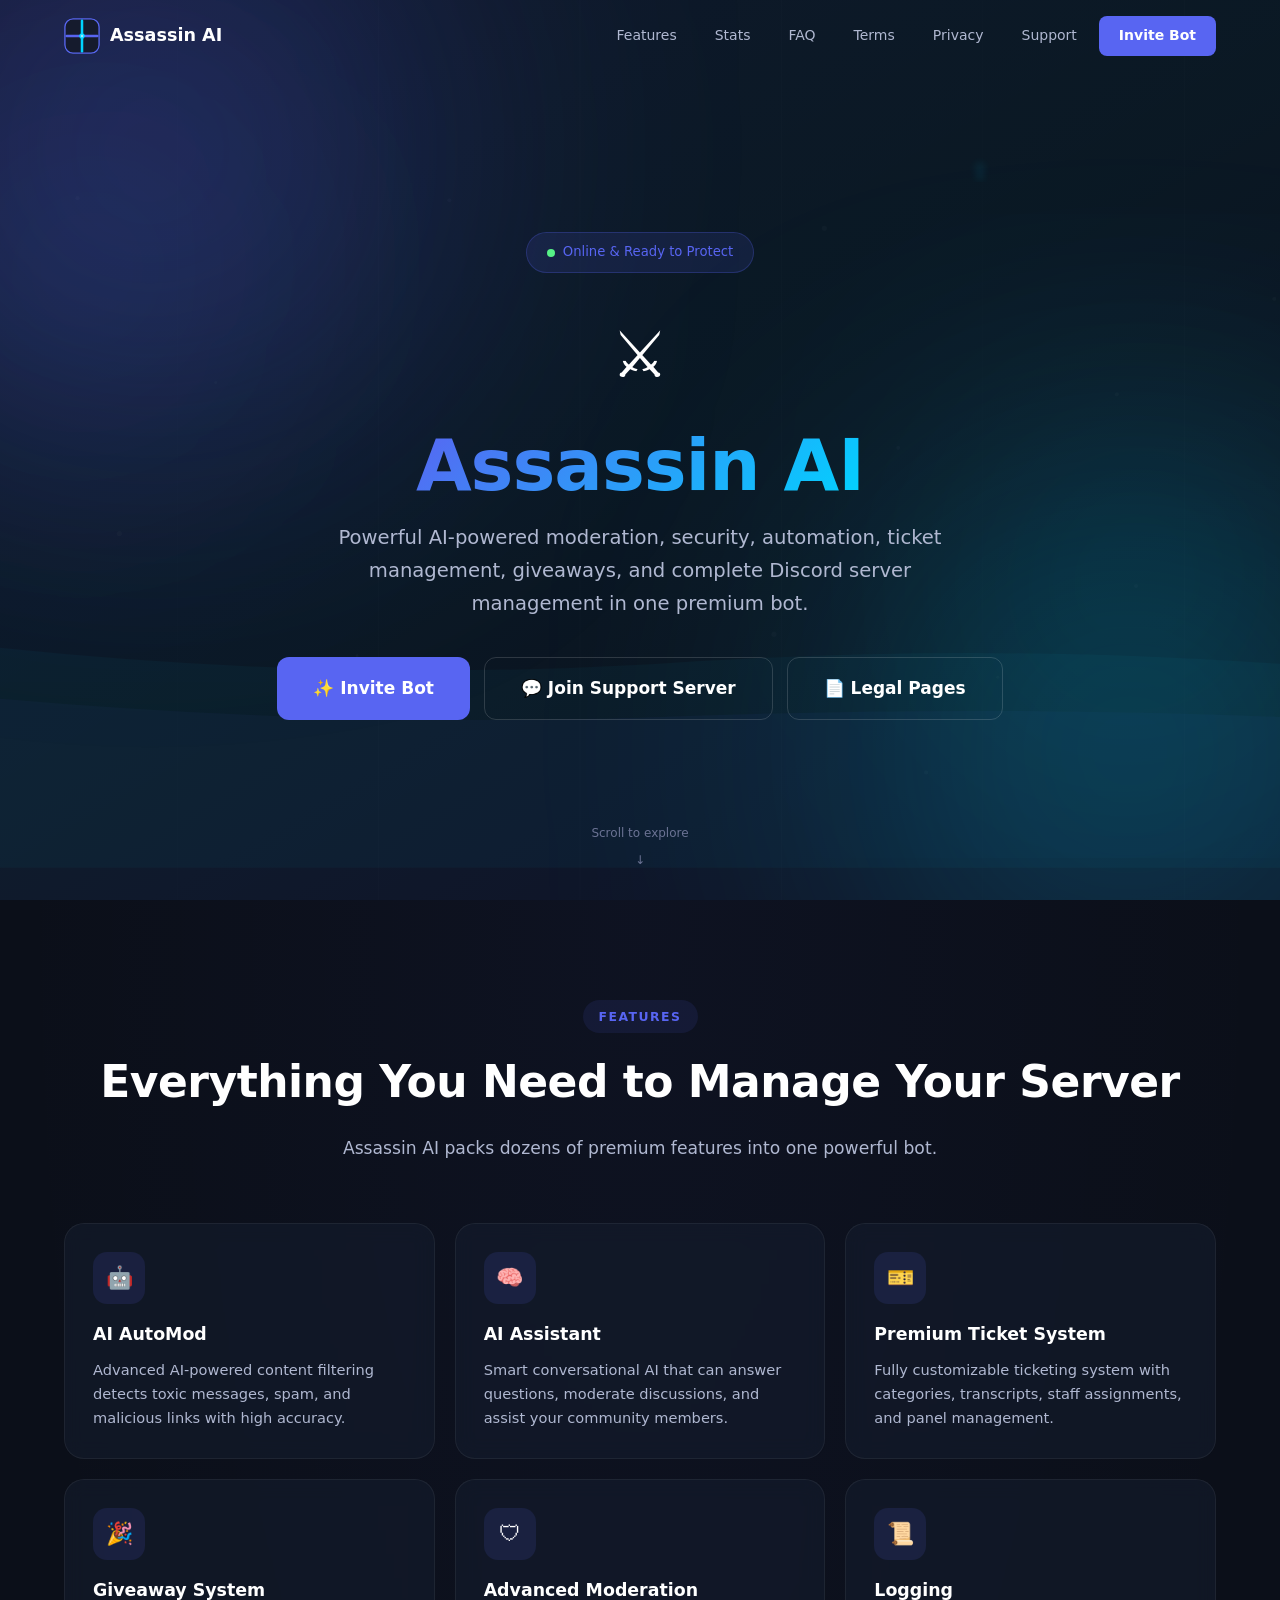
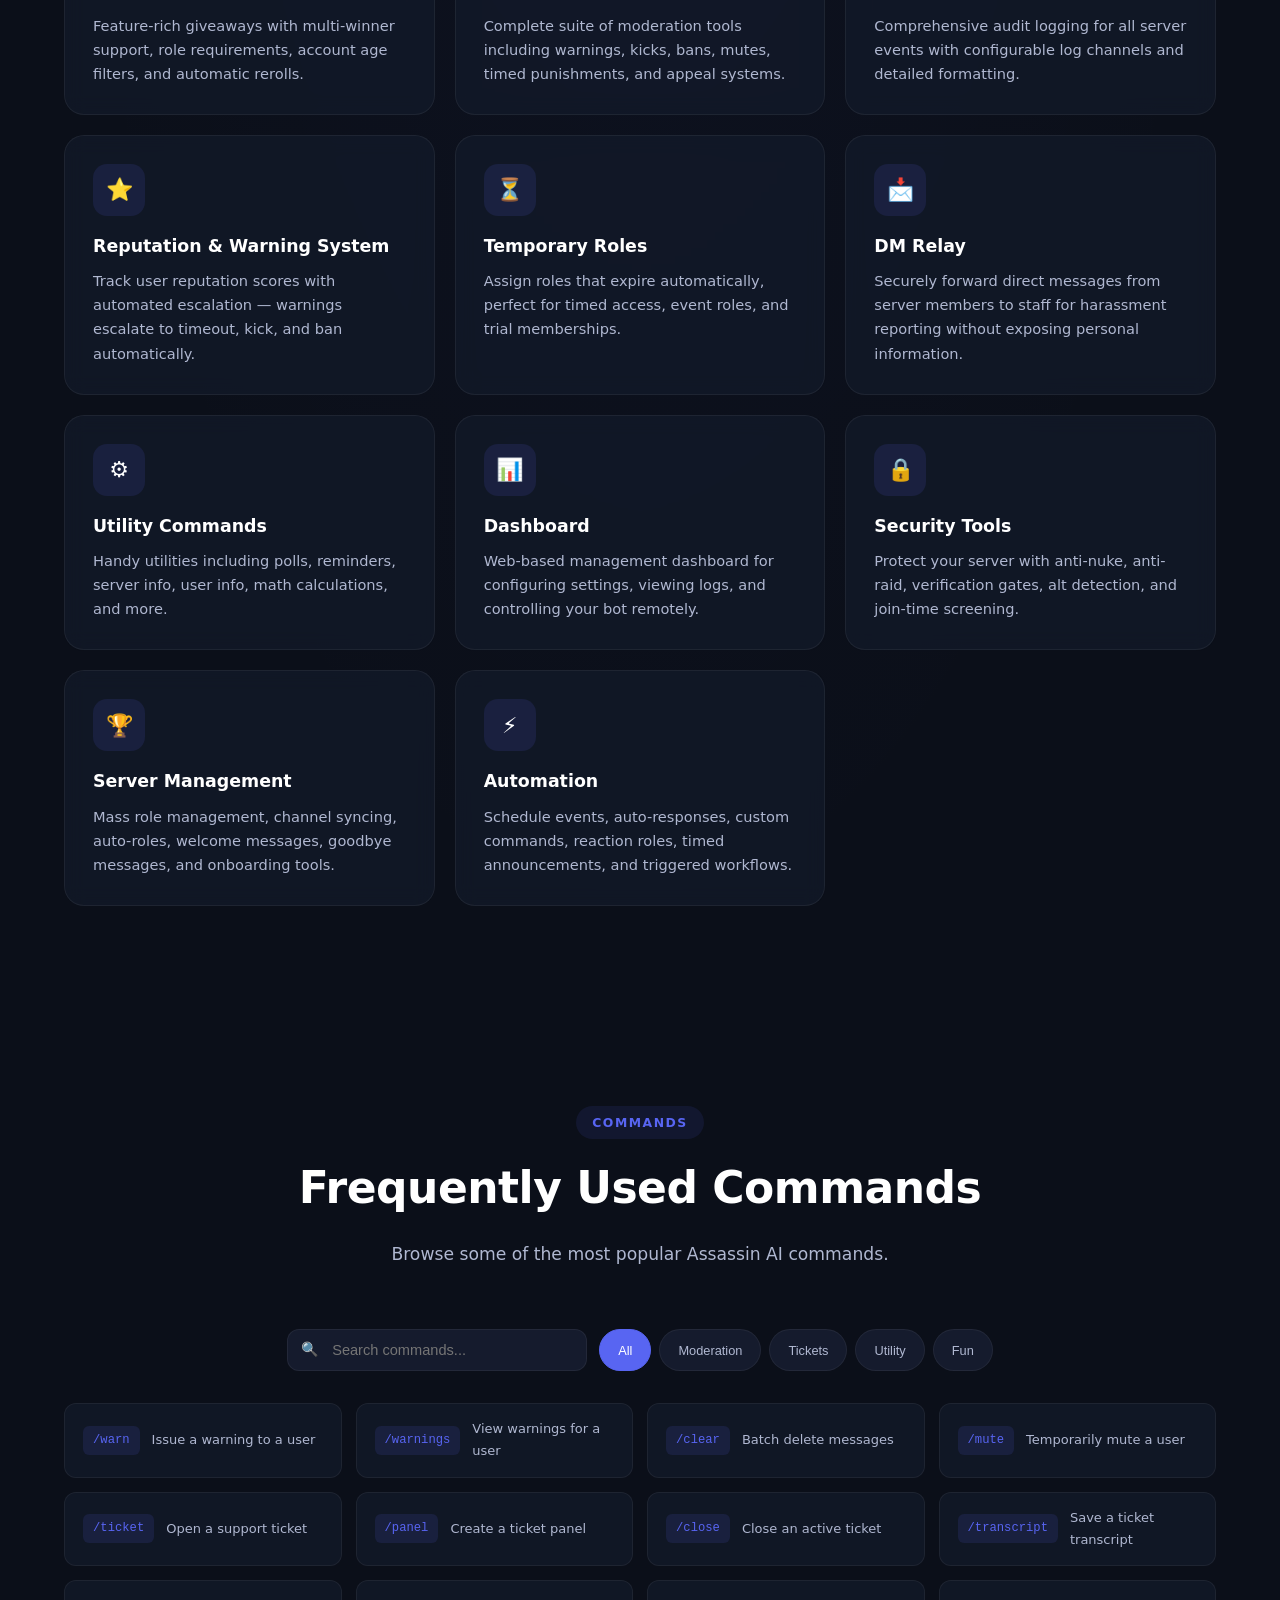
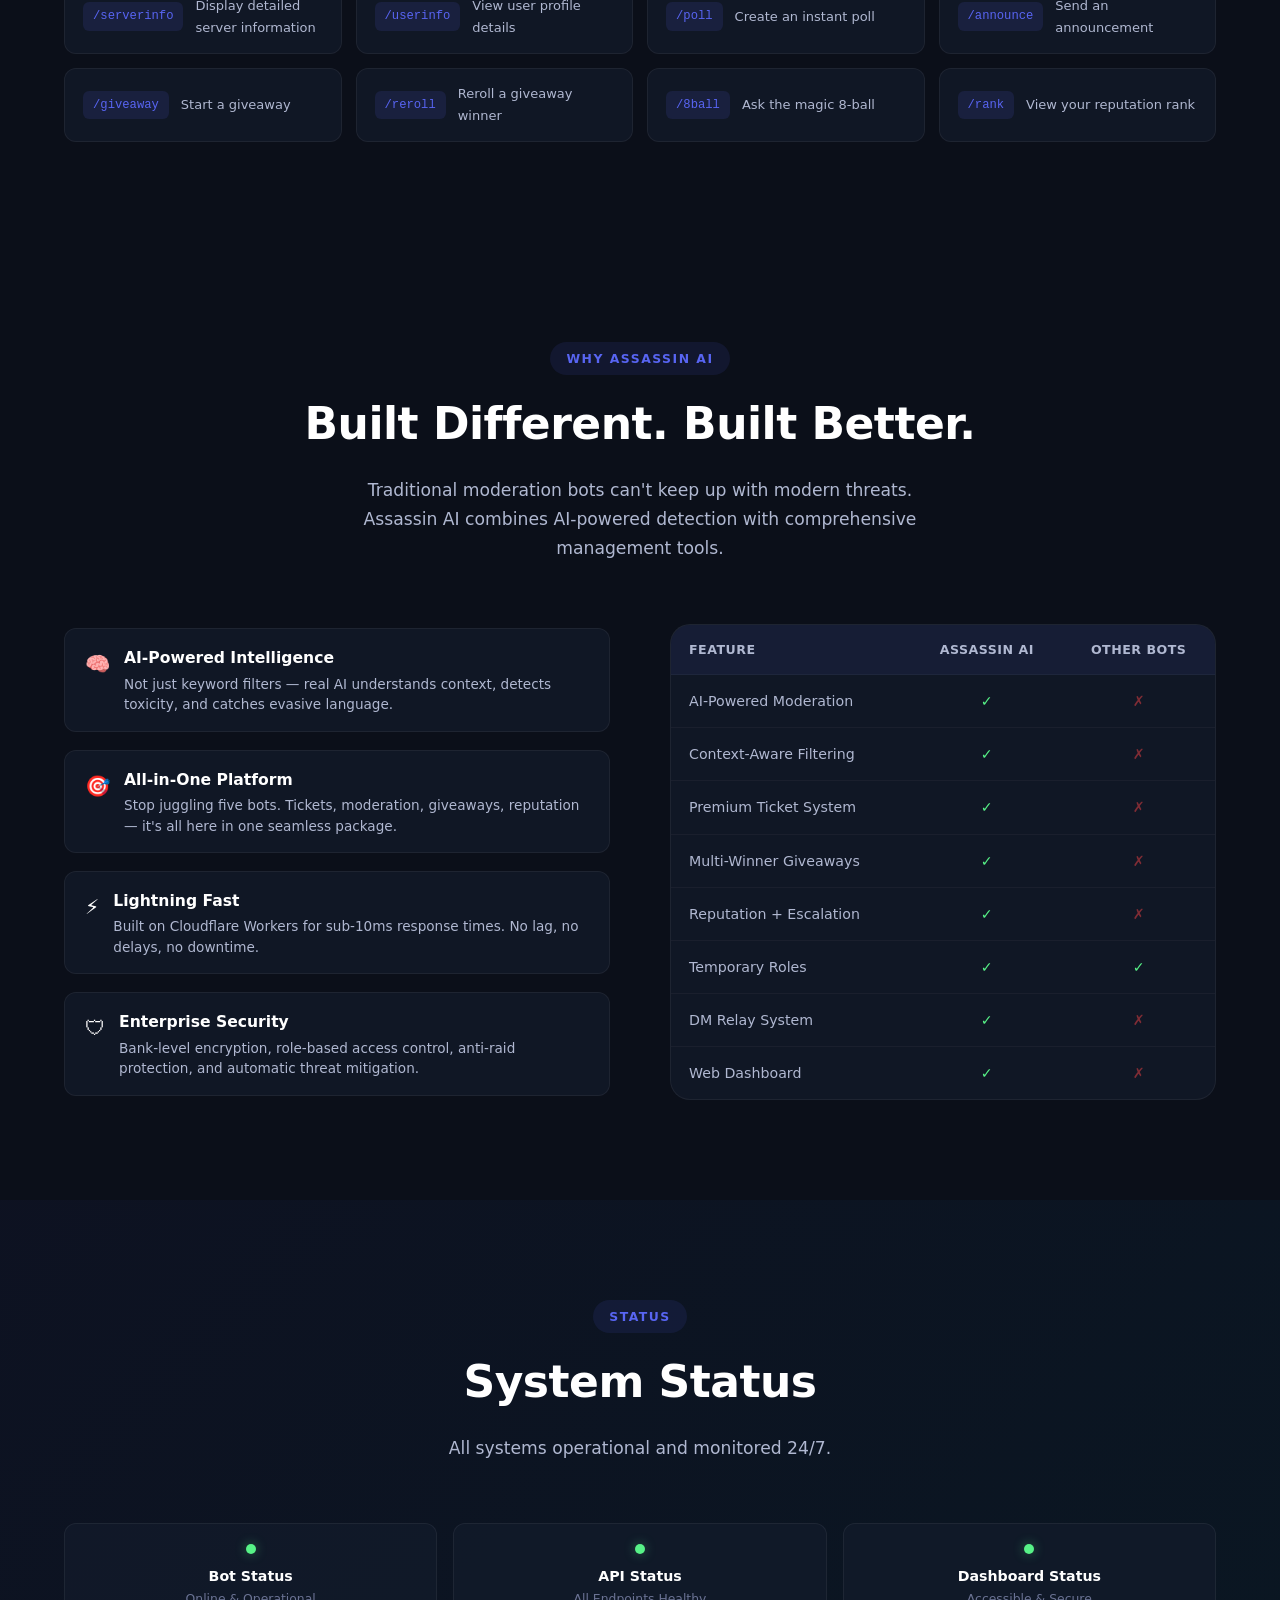
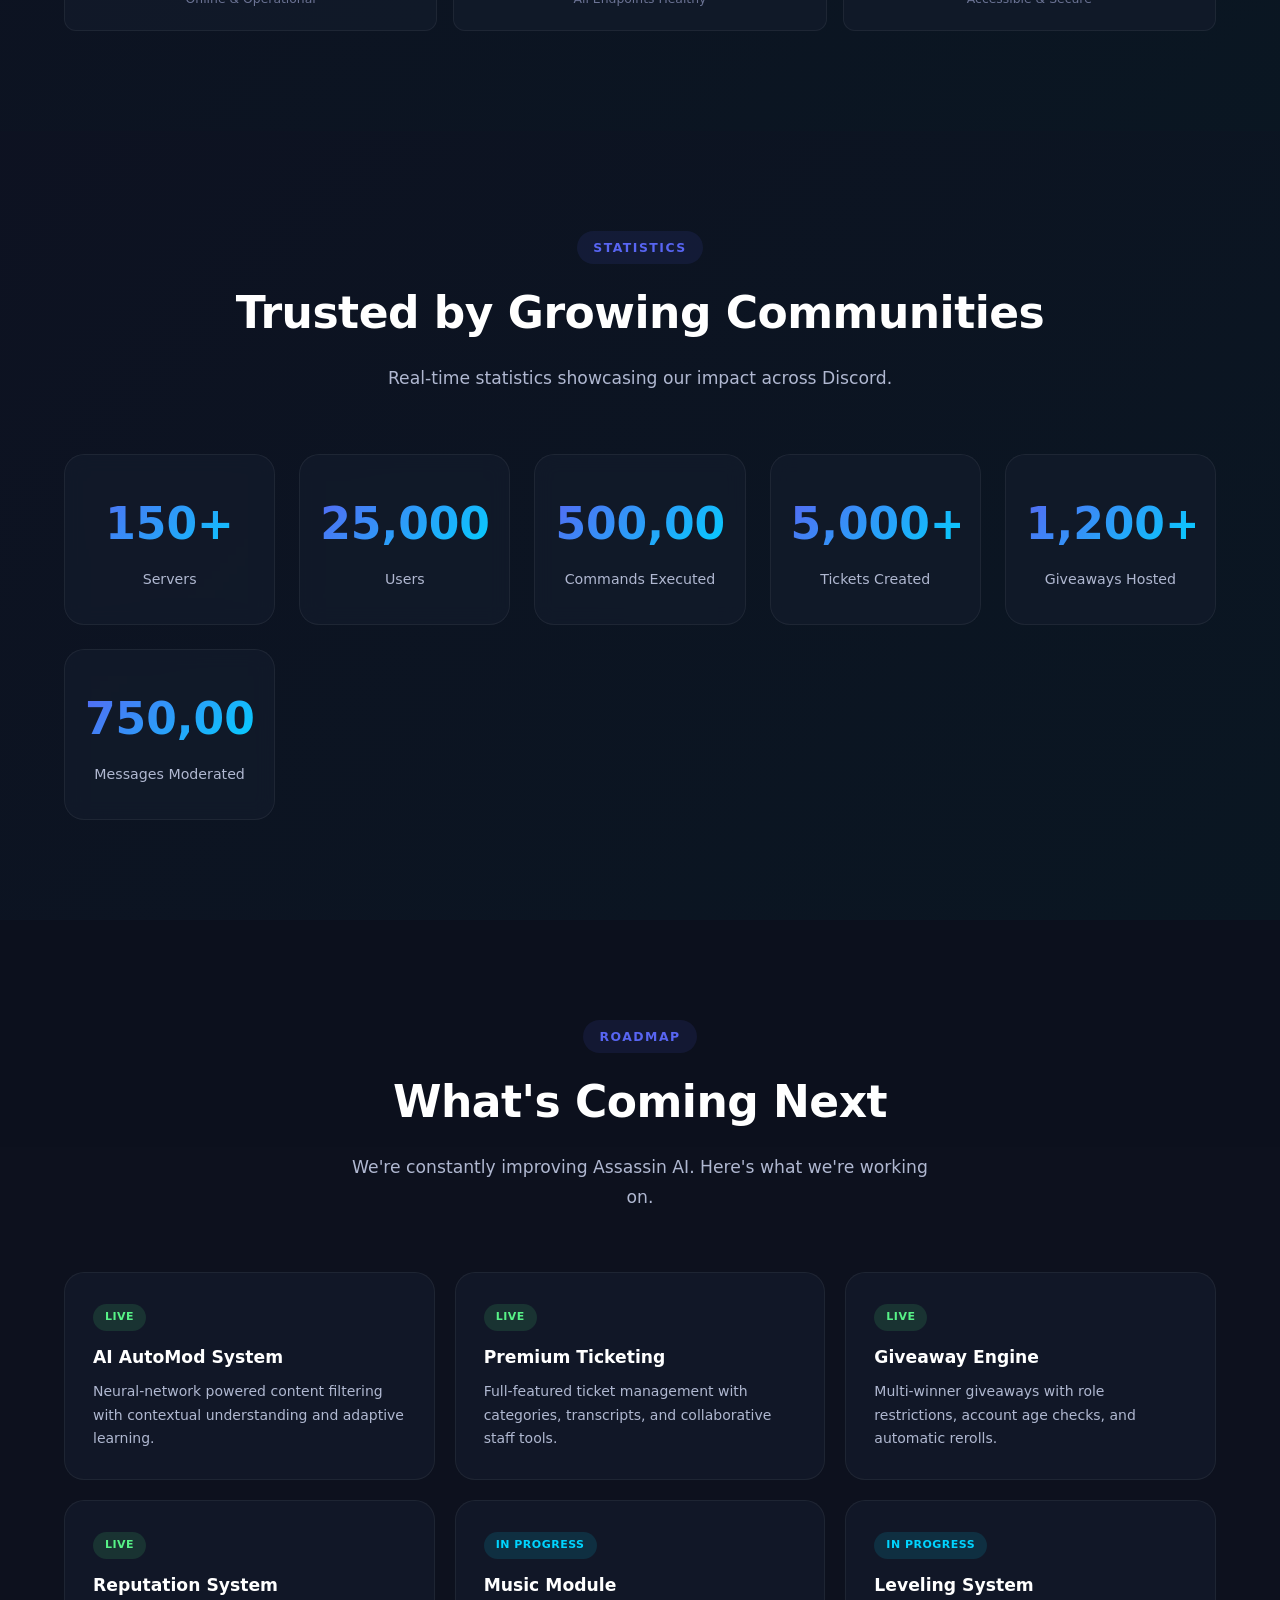
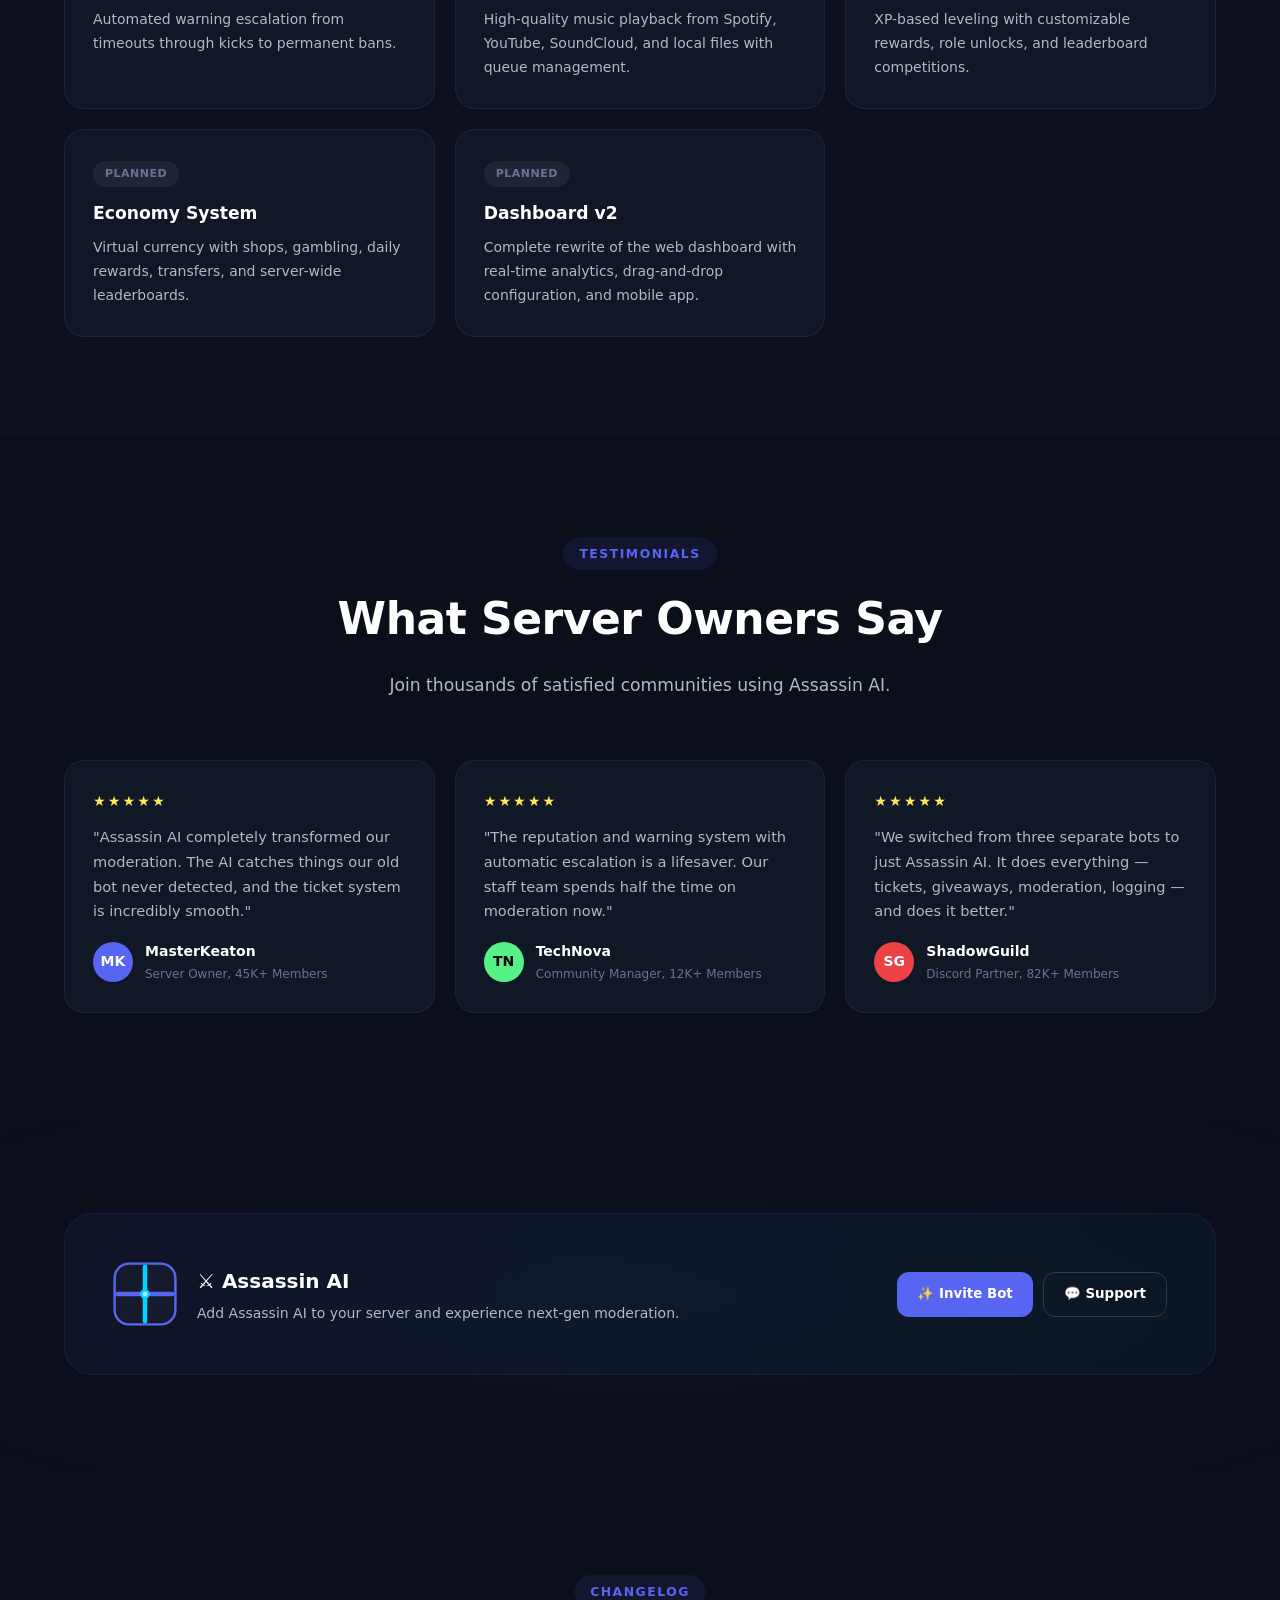
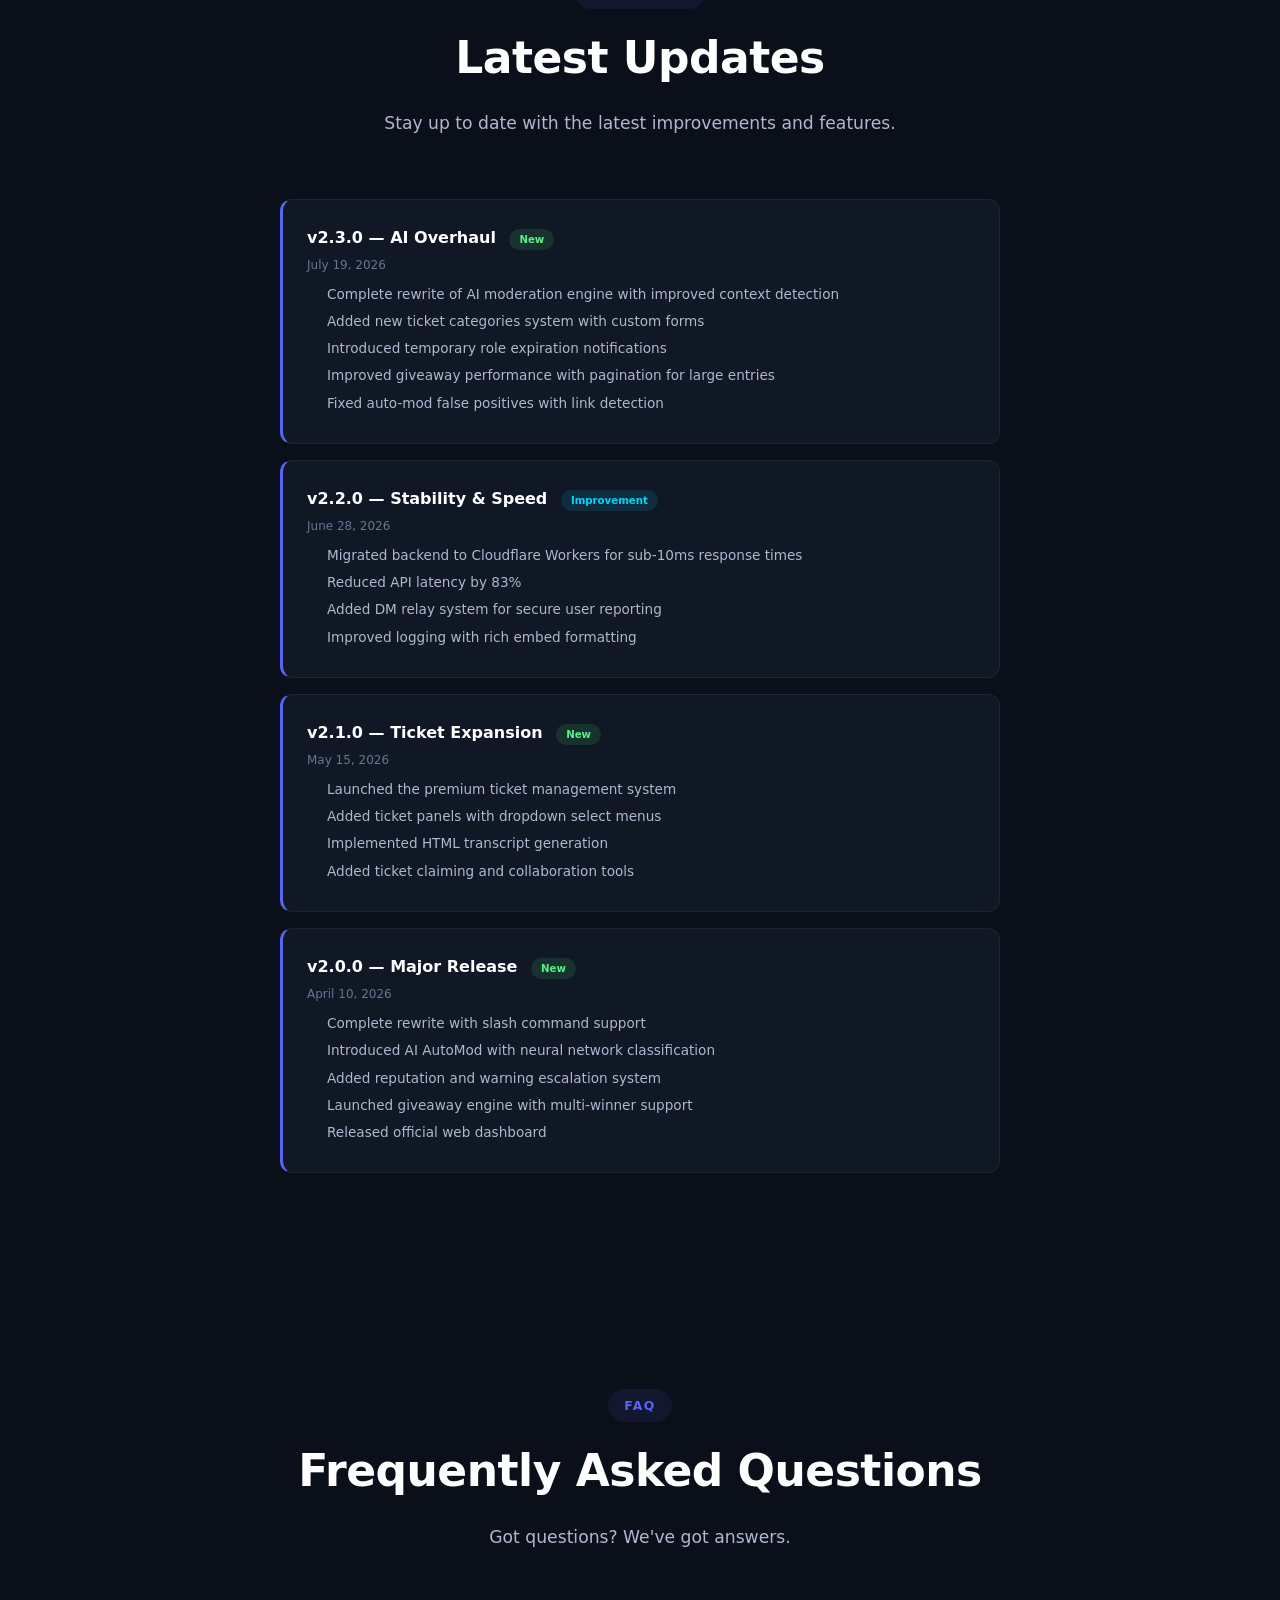
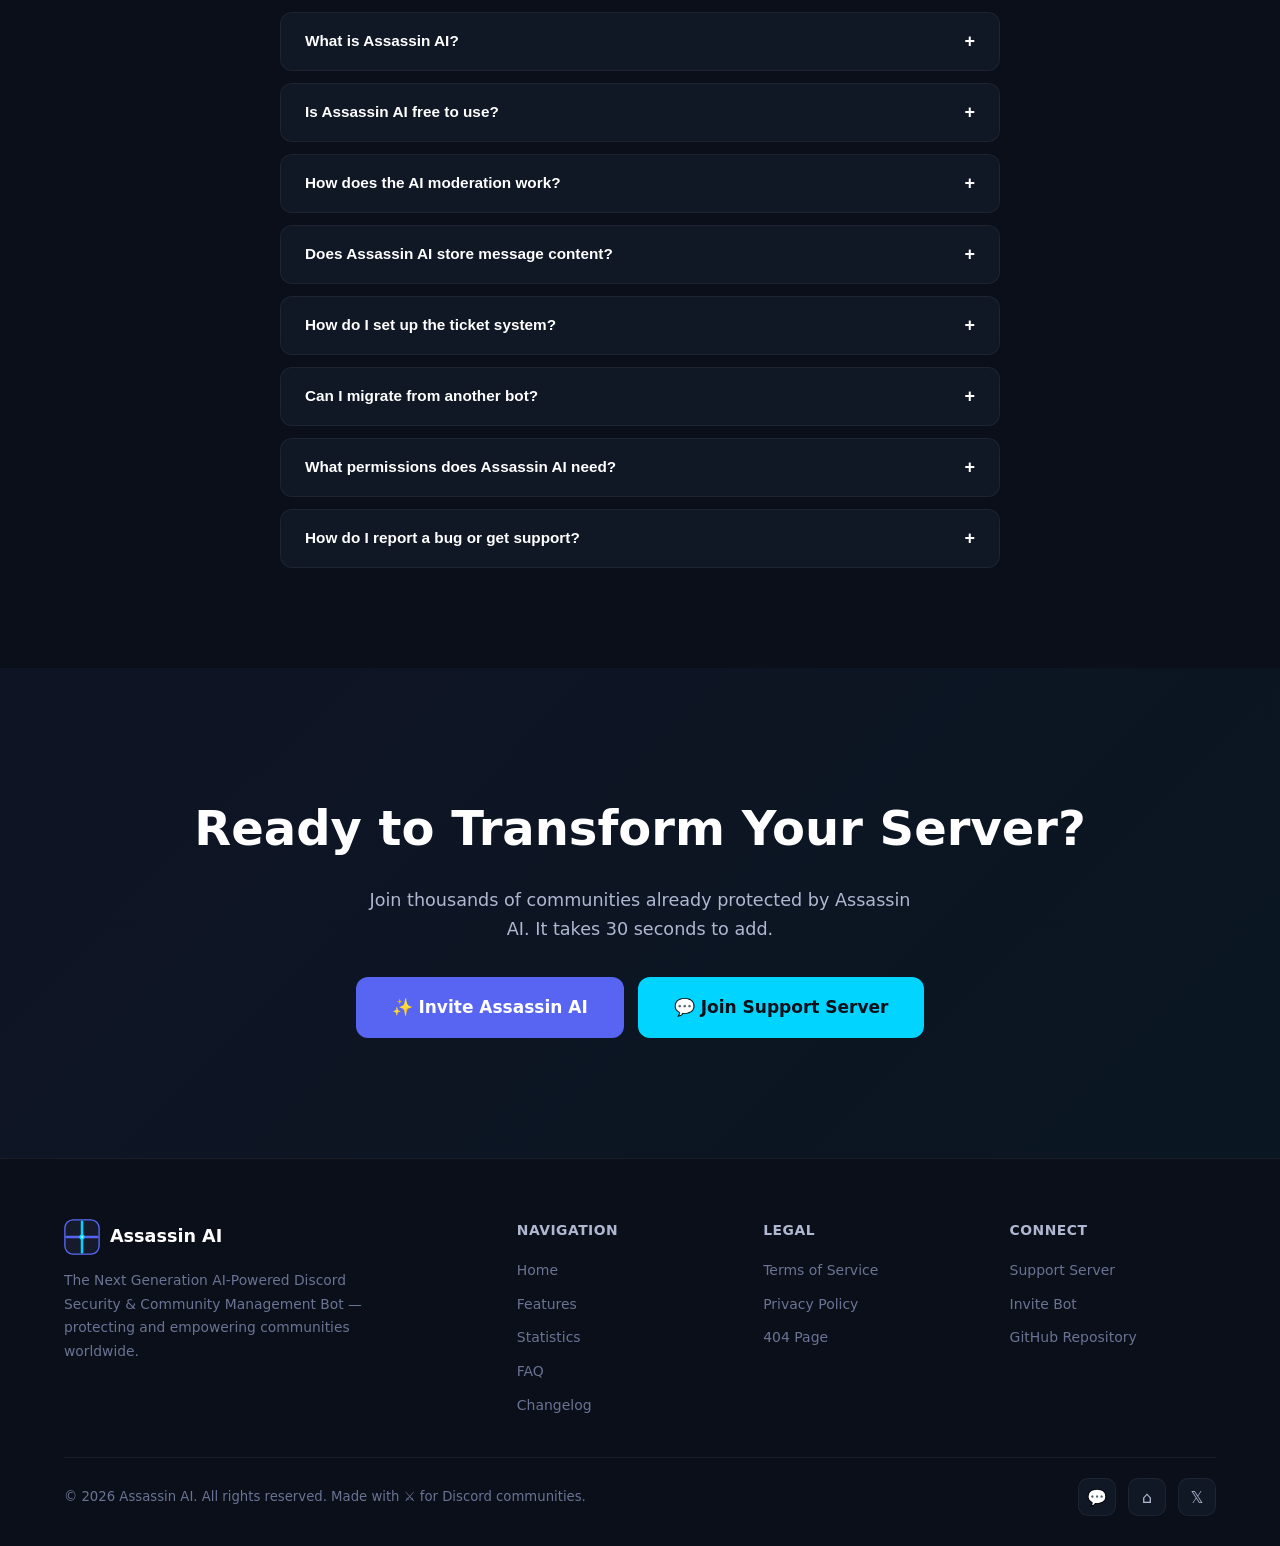
==== commit 0929a477: "📂 Fix paths to root for index.html" ====
--- a/index.html
+++ b/index.html
@@ -23,12 +23,12 @@
   <meta name="twitter:image" content="https://assassin-ai.github.io/logo.svg">
 
   <link rel="canonical" href="https://assassin-ai.github.io/">
-  <link rel="icon" type="image/svg+xml" href="assets/favicon.svg">
+  <link rel="icon" type="image/svg+xml" href="favicon.svg">
   <link rel="alternate icon" href="assets/favicon.svg">
-  <link rel="stylesheet" href="css/style.css">
+  <link rel="stylesheet" href="style.css">
 
   <!-- Performance: Preload Critical Resources -->
-  <link rel="preload" href="css/style.css" as="style">
+  <link rel="preload" href="style.css" as="style">
   <link rel="dns-prefetch" href="//static.cloudflareinsights.com">
   <link rel="preconnect" href="https://static.cloudflareinsights.com">
 </head>
@@ -44,7 +44,7 @@
   <nav class="navbar" role="navigation" aria-label="Main navigation">
     <div class="container">
       <a href="/" class="nav-logo" aria-label="Assassin AI Home">
-        <img src="assets/logo.svg" alt="Assassin AI Logo" width="36" height="36">
+        <img src="logo.svg" alt="Assassin AI Logo" width="36" height="36">
         <span>Assassin AI</span>
       </a>
       <div class="nav-links">
@@ -505,7 +505,7 @@
   <!-- Back to Top -->
   <button class="back-to-top" aria-label="Back to top">↑</button>
 
-  <script src="js/main.js" defer></script>
+  <script src="main.js" defer></script>
 <script async type="module" src="https://static.cloudflareinsights.com/beacon.min.js/v4513226cdae34746b4dedf0b4dfa099e1781791509496" integrity="sha512-ZE9pZaUXND66v380QUtch/5sE9tPFh2zg45pR2PB0CVkCtOREv2AJKkSidISWkysEuQ0EH8faUU5du78bx87UQ==" data-cf-beacon='{"version":"2024.11.0","token":"a5d92e7af2fa4610bfbf5597758c945c","r":1}' crossorigin="anonymous"></script>
 </body>
 </html>
--- a/style.css
+++ b/style.css
@@ -0,0 +1,603 @@
+/* ═══════════════════════════════════════════════════════════════
+   ASSASSIN AI — Official Website Stylesheet
+   ═══════════════════════════════════════════════════════════════ */
+
+/* ── CSS Variables ─────────────────────────────────────────── */
+:root {
+  --bg-primary: #0B0F19;
+  --bg-card: #151B2D;
+  --bg-card-hover: #1A2240;
+  --primary: #5865F2;
+  --primary-dark: #4752C4;
+  --primary-glow: rgba(88, 101, 242, 0.3);
+  --accent: #00D4FF;
+  --accent-glow: rgba(0, 212, 255, 0.25);
+  --success: #57F287;
+  --warning: #FEE75C;
+  --danger: #ED4245;
+  --text: #FFFFFF;
+  --text-secondary: #B0B8D1;
+  --text-muted: #6B7394;
+  --glass-bg: rgba(21, 29, 45, 0.6);
+  --glass-border: rgba(255, 255, 255, 0.06);
+  --glass-shadow: 0 8px 32px rgba(0, 0, 0, 0.3);
+  --radius: 12px;
+  --radius-lg: 20px;
+  --radius-xl: 28px;
+  --transition: 0.3s cubic-bezier(0.4, 0, 0.2, 1);
+  --font: 'Segoe UI', system-ui, -apple-system, sans-serif;
+  --max-width: 1200px;
+  --header-height: 72px;
+}
+
+/* ── Reset & Base ──────────────────────────────────────────── */
+*, *::before, *::after { margin: 0; padding: 0; box-sizing: border-box; }
+html { scroll-behavior: smooth; font-size: 16px; -webkit-font-smoothing: antialiased; }
+body {
+  font-family: var(--font);
+  background: var(--bg-primary);
+  color: var(--text);
+  line-height: 1.7;
+  overflow-x: hidden;
+  min-height: 100vh;
+}
+img { max-width: 100%; height: auto; display: block; }
+a { color: var(--accent); text-decoration: none; transition: color var(--transition); }
+a:hover { color: var(--primary); }
+ul { list-style: none; }
+.container { max-width: var(--max-width); margin: 0 auto; padding: 0 24px; width: 100%; }
+.sr-only { position: absolute; width: 1px; height: 1px; overflow: hidden; clip: rect(0,0,0,0); white-space: nowrap; border: 0; }
+
+/* ── Animations ────────────────────────────────────────────── */
+@keyframes fadeIn { from { opacity: 0; transform: translateY(20px); } to { opacity: 1; transform: translateY(0); } }
+@keyframes fadeInUp { from { opacity: 0; transform: translateY(40px); } to { opacity: 1; transform: translateY(0); } }
+@keyframes fadeInLeft { from { opacity: 0; transform: translateX(-40px); } to { opacity: 1; transform: translateX(0); } }
+@keyframes fadeInRight { from { opacity: 0; transform: translateX(40px); } to { opacity: 1; transform: translateX(0); } }
+@keyframes pulse { 0%, 100% { transform: scale(1); } 50% { transform: scale(1.05); } }
+@keyframes float { 0%, 100% { transform: translateY(0); } 50% { transform: translateY(-10px); } }
+@keyframes glow-pulse { 0%, 100% { opacity: 0.6; } 50% { opacity: 1; } }
+@keyframes spin { to { transform: rotate(360deg); } }
+@keyframes shimmer { 0% { background-position: -200% 0; } 100% { background-position: 200% 0; } }
+@keyframes slideDown { from { opacity: 0; transform: translateY(-10px); } to { opacity: 1; transform: translateY(0); } }
+@keyframes scaleIn { from { opacity: 0; transform: scale(0.9); } to { opacity: 1; transform: scale(1); } }
+@keyframes gradient-shift { 0% { background-position: 0% 50%; } 50% { background-position: 100% 50%; } 100% { background-position: 0% 50%; } }
+@keyframes typewriter { from { width: 0; } to { width: 100%; } }
+@keyframes blink { 0%, 100% { border-color: transparent; } 50% { border-color: var(--accent); } }
+@keyframes border-glow { 0%, 100% { box-shadow: 0 0 20px var(--primary-glow); } 50% { box-shadow: 0 0 40px var(--accent-glow); } }
+
+.fade-in { opacity: 0; }
+.fade-in.visible { animation: fadeInUp 0.7s ease forwards; }
+.fade-in-left.visible { animation: fadeInLeft 0.7s ease forwards; }
+.fade-in-right.visible { animation: fadeInRight 0.7s ease forwards; }
+
+/* ── Loading Screen ──────────────────────────────────────── */
+.loading-screen {
+  position: fixed; inset: 0; z-index: 9999;
+  background: var(--bg-primary);
+  display: flex; align-items: center; justify-content: center;
+  flex-direction: column; gap: 24px;
+  transition: opacity 0.6s ease, visibility 0.6s ease;
+}
+.loading-screen.hidden { opacity: 0; visibility: hidden; pointer-events: none; }
+.loading-swords {
+  width: 48px; height: 48px; position: relative;
+}
+.loading-swords::before, .loading-swords::after {
+  content: ''; position: absolute; width: 3px; height: 32px; border-radius: 2px;
+  top: 8px; background: var(--primary);
+}
+.loading-swords::before { left: 14px; transform: rotate(-45deg); background: var(--primary); }
+.loading-swords::after { right: 14px; transform: rotate(45deg); background: var(--accent); }
+.loading-bar {
+  width: 200px; height: 3px; background: var(--bg-card); border-radius: 2px; overflow: hidden;
+}
+.loading-bar-fill {
+  height: 100%; width: 0%; border-radius: 2px;
+  background: linear-gradient(90deg, var(--primary), var(--accent));
+  animation: loading-progress 1.5s ease forwards;
+}
+@keyframes loading-progress { 0% { width: 0%; } 100% { width: 100%; } }
+
+/* ── Navigation ────────────────────────────────────────────── */
+.navbar {
+  position: fixed; top: 0; left: 0; right: 0; z-index: 1000;
+  height: var(--header-height);
+  transition: all var(--transition);
+  background: transparent;
+}
+.navbar.scrolled {
+  background: rgba(11, 15, 25, 0.85);
+  backdrop-filter: blur(20px);
+  -webkit-backdrop-filter: blur(20px);
+  border-bottom: 1px solid var(--glass-border);
+}
+.navbar .container {
+  display: flex; align-items: center; justify-content: space-between; height: 100%;
+}
+.nav-logo {
+  display: flex; align-items: center; gap: 10px;
+  font-weight: 700; font-size: 1.1rem; color: var(--text); cursor: pointer;
+  transition: opacity var(--transition);
+}
+.nav-logo:hover { color: var(--text); opacity: 0.85; }
+.nav-logo img { width: 36px; height: 36px; border-radius: 8px; }
+.nav-links { display: flex; align-items: center; gap: 6px; }
+.nav-links a {
+  padding: 8px 16px; border-radius: 8px; font-size: 0.875rem; font-weight: 500;
+  color: var(--text-secondary); transition: all var(--transition);
+  position: relative;
+}
+.nav-links a:hover, .nav-links a.active { color: var(--text); background: rgba(255,255,255,0.04); }
+.nav-links a.btn-primary {
+  background: var(--primary); color: white; padding: 8px 20px;
+  border-radius: 8px; font-weight: 600;
+}
+.nav-links a.btn-primary:hover { background: var(--primary-dark); transform: translateY(-1px); }
+.nav-toggle {
+  display: none; flex-direction: column; gap: 5px; cursor: pointer;
+  padding: 8px; background: none; border: none;
+}
+.nav-toggle span {
+  display: block; width: 24px; height: 2px; background: var(--text);
+  border-radius: 2px; transition: all var(--transition);
+}
+.nav-toggle.active span:nth-child(1) { transform: rotate(45deg) translate(5px, 5px); }
+.nav-toggle.active span:nth-child(2) { opacity: 0; }
+.nav-toggle.active span:nth-child(3) { transform: rotate(-45deg) translate(5px, -5px); }
+
+/* ── Hero Section ──────────────────────────────────────────── */
+.hero {
+  min-height: 100vh; display: flex; align-items: center; position: relative;
+  overflow: hidden; padding: calc(var(--header-height) + 40px) 0 60px;
+}
+.hero-bg {
+  position: absolute; inset: 0; z-index: 0;
+  background-image: url('hero-bg.svg');
+  background-size: cover; background-position: center;
+}
+.hero-glow {
+  position: absolute; width: 500px; height: 500px; border-radius: 50%;
+  filter: blur(150px); pointer-events: none;
+}
+.hero-glow-1 { top: -100px; left: -100px; background: var(--primary-glow); }
+.hero-glow-2 { bottom: -100px; right: -100px; background: var(--accent-glow); }
+.hero .container { position: relative; z-index: 1; text-align: center; }
+.hero-badge {
+  display: inline-flex; align-items: center; gap: 8px;
+  padding: 8px 20px; border-radius: 100px; font-size: 0.825rem; font-weight: 500;
+  background: rgba(88, 101, 242, 0.12); border: 1px solid rgba(88, 101, 242, 0.25);
+  color: var(--primary); margin-bottom: 28px;
+  animation: fadeIn 0.8s ease forwards;
+}
+.hero-badge-dot { width: 8px; height: 8px; border-radius: 50%; background: var(--success); animation: pulse 2s infinite; }
+.hero-icon { font-size: 4rem; margin-bottom: 16px; display: block; animation: float 3s ease-in-out infinite; }
+.hero h1 {
+  font-size: clamp(2.5rem, 6vw, 4.5rem); font-weight: 800; line-height: 1.1;
+  margin-bottom: 16px; letter-spacing: -1px;
+  animation: fadeInUp 0.8s ease 0.1s both;
+}
+.hero h1 .gradient-text {
+  background: linear-gradient(135deg, var(--primary), var(--accent));
+  -webkit-background-clip: text; -webkit-text-fill-color: transparent;
+  background-clip: text;
+}
+.hero-subtitle {
+  font-size: clamp(1rem, 2vw, 1.225rem); color: var(--text-secondary);
+  max-width: 650px; margin: 0 auto 36px; line-height: 1.7;
+  animation: fadeInUp 0.8s ease 0.2s both;
+}
+.hero-buttons {
+  display: flex; flex-wrap: wrap; gap: 14px; justify-content: center;
+  animation: fadeInUp 0.8s ease 0.3s both;
+}
+.hero-scroll-indicator {
+  position: absolute; bottom: 30px; left: 50%; transform: translateX(-50%);
+  color: var(--text-muted); font-size: 0.75rem; display: flex; flex-direction: column; align-items: center; gap: 6px;
+  animation: float 2.5s ease-in-out infinite;
+}
+
+/* ── Buttons ───────────────────────────────────────────────── */
+.btn {
+  display: inline-flex; align-items: center; gap: 8px;
+  padding: 14px 28px; border-radius: var(--radius); font-weight: 600;
+  font-size: 0.9375rem; border: none; cursor: pointer;
+  transition: all var(--transition); text-decoration: none !important;
+  position: relative; overflow: hidden;
+}
+.btn::after {
+  content: ''; position: absolute; inset: 0; border-radius: inherit;
+  opacity: 0; transition: opacity var(--transition);
+}
+.btn:hover { transform: translateY(-2px); }
+.btn:active { transform: translateY(0); }
+.btn-primary { background: var(--primary); color: white; }
+.btn-primary:hover { background: var(--primary-dark); color: white; box-shadow: 0 8px 30px var(--primary-glow); }
+.btn-accent { background: var(--accent); color: var(--bg-primary); }
+.btn-accent:hover { background: #00E5FF; color: var(--bg-primary); box-shadow: 0 8px 30px var(--accent-glow); }
+.btn-outline {
+  background: transparent; color: var(--text); border: 1.5px solid rgba(255,255,255,0.15);
+}
+.btn-outline:hover { border-color: var(--primary); color: var(--text); background: rgba(88,101,242,0.08); }
+.btn-sm { padding: 10px 20px; font-size: 0.8375rem; }
+.btn-lg { padding: 16px 36px; font-size: 1.0625rem; }
+
+/* ── Section Common ──────────────────────────────────────── */
+.section { padding: 100px 0; position: relative; }
+.section-header { text-align: center; margin-bottom: 60px; }
+.section-tag {
+  display: inline-block; padding: 6px 16px; border-radius: 100px;
+  font-size: 0.775rem; font-weight: 600; text-transform: uppercase; letter-spacing: 1.5px;
+  background: rgba(88, 101, 242, 0.1); color: var(--primary); margin-bottom: 12px;
+}
+.section-title {
+  font-size: clamp(1.75rem, 4vw, 2.75rem); font-weight: 800;
+  margin-bottom: 14px; letter-spacing: -0.5px;
+}
+.section-desc {
+  color: var(--text-secondary); font-size: 1.075rem;
+  max-width: 600px; margin: 0 auto;
+}
+
+/* ── Features Grid ────────────────────────────────────────── */
+.features { background: radial-gradient(ellipse at 50% 0%, rgba(88,101,242,0.04) 0%, transparent 70%); }
+.features-grid {
+  display: grid; grid-template-columns: repeat(auto-fill, minmax(280px, 1fr));
+  gap: 20px;
+}
+.feature-card {
+  background: var(--glass-bg); border: 1px solid var(--glass-border);
+  backdrop-filter: blur(10px); -webkit-backdrop-filter: blur(10px);
+  border-radius: var(--radius-lg); padding: 28px; cursor: default;
+  transition: all var(--transition);
+}
+.feature-card:hover {
+  background: var(--bg-card-hover); transform: translateY(-4px);
+  border-color: rgba(88,101,242,0.2); box-shadow: 0 20px 60px rgba(0,0,0,0.3);
+}
+.feature-icon {
+  width: 52px; height: 52px; border-radius: 14px;
+  display: flex; align-items: center; justify-content: center;
+  font-size: 1.375rem; margin-bottom: 16px;
+  background: rgba(88,101,242,0.12);
+}
+.feature-card h3 { font-size: 1.0875rem; font-weight: 700; margin-bottom: 8px; }
+.feature-card p { color: var(--text-secondary); font-size: 0.9125rem; line-height: 1.65; }
+
+/* ── Why Us Section ────────────────────────────────────────── */
+.why-us { background: var(--bg-primary); }
+.why-us-grid { display: grid; grid-template-columns: 1fr 1fr; gap: 60px; align-items: center; }
+.why-us-content h2 { font-size: clamp(1.75rem, 3.5vw, 2.5rem); font-weight: 800; margin-bottom: 24px; letter-spacing: -0.5px; }
+.why-us-list { display: flex; flex-direction: column; gap: 18px; }
+.why-us-item {
+  display: flex; align-items: flex-start; gap: 14px;
+  padding: 16px 20px; border-radius: var(--radius);
+  background: var(--glass-bg); border: 1px solid var(--glass-border);
+  transition: all var(--transition);
+}
+.why-us-item:hover { background: var(--bg-card-hover); transform: translateX(4px); }
+.why-us-item-icon { font-size: 1.275rem; flex-shrink: 0; margin-top: 2px; }
+.why-us-item h4 { font-size: 0.975rem; font-weight: 600; margin-bottom: 2px; }
+.why-us-item p { font-size: 0.85rem; color: var(--text-secondary); line-height: 1.5; }
+
+.why-us-visual {
+  display: flex; align-items: center; justify-content: center;
+}
+.comparison-table {
+  width: 100%; border-collapse: separate; border-spacing: 0;
+  border-radius: var(--radius-lg); overflow: hidden;
+  background: var(--glass-bg); border: 1px solid var(--glass-border);
+}
+.comparison-table th, .comparison-table td {
+  padding: 14px 18px; text-align: center; font-size: 0.8875rem;
+  border-bottom: 1px solid rgba(255,255,255,0.04);
+}
+.comparison-table th {
+  background: rgba(88,101,242,0.08); font-weight: 700; font-size: 0.7875rem;
+  text-transform: uppercase; letter-spacing: 0.5px; color: var(--text-secondary);
+}
+.comparison-table th:first-child { text-align: left; }
+.comparison-table td:first-child { text-align: left; font-weight: 500; color: var(--text-secondary); }
+.comparison-table td .check { color: var(--success); }
+.comparison-table td .cross { color: var(--danger); opacity: 0.5; }
+.comparison-table tr:last-child td { border-bottom: none; }
+.comparison-table tr:hover td { background: rgba(255,255,255,0.015); }
+
+/* ── Stats Section ─────────────────────────────────────────── */
+.stats-section {
+  background: linear-gradient(135deg, rgba(88,101,242,0.04) 0%, rgba(0,212,255,0.04) 100%);
+  position: relative; overflow: hidden;
+}
+.stats-grid { display: grid; grid-template-columns: repeat(auto-fill, minmax(180px, 1fr)); gap: 24px; }
+.stat-card {
+  text-align: center; padding: 32px 20px; border-radius: var(--radius-lg);
+  background: var(--glass-bg); border: 1px solid var(--glass-border);
+  backdrop-filter: blur(10px); transition: all var(--transition);
+}
+.stat-card:hover { transform: translateY(-4px); border-color: rgba(88,101,242,0.2); }
+.stat-number {
+  font-size: clamp(2rem, 4vw, 2.75rem); font-weight: 800;
+  background: linear-gradient(135deg, var(--primary), var(--accent));
+  -webkit-background-clip: text; -webkit-text-fill-color: transparent;
+  background-clip: text;
+}
+.stat-label { color: var(--text-secondary); font-size: 0.8875rem; margin-top: 6px; font-weight: 500; }
+
+/* ── Commands Showcase ─────────────────────────────────────── */
+.commands { background: var(--bg-primary); }
+.commands-controls {
+  display: flex; gap: 12px; flex-wrap: wrap; justify-content: center; margin-bottom: 32px;
+}
+.command-search {
+  padding: 12px 20px 12px 44px; border-radius: var(--radius);
+  background: var(--bg-card); border: 1px solid var(--glass-border);
+  color: var(--text); font-size: 0.9125rem; outline: none; width: 300px; max-width: 100%;
+  transition: border-color var(--transition);
+}
+.command-search:focus { border-color: var(--primary); }
+.command-search-wrapper { position: relative; }
+.command-search-wrapper::before {
+  content: '🔍'; position: absolute; left: 14px; top: 50%; transform: translateY(-50%);
+  font-size: 0.875rem; z-index: 1;
+}
+.category-filters { display: flex; flex-wrap: wrap; gap: 8px; justify-content: center; }
+.category-btn {
+  padding: 8px 18px; border-radius: 100px; font-size: 0.8rem; font-weight: 500;
+  background: var(--bg-card); border: 1px solid var(--glass-border); color: var(--text-secondary);
+  cursor: pointer; transition: all var(--transition);
+}
+.category-btn:hover { border-color: rgba(88,101,242,0.3); color: var(--text); }
+.category-btn.active { background: var(--primary); border-color: var(--primary); color: white; }
+.commands-grid {
+  display: grid; grid-template-columns: repeat(auto-fill, minmax(260px, 1fr)); gap: 14px;
+}
+.command-item {
+  display: flex; align-items: center; gap: 12px;
+  padding: 14px 18px; border-radius: var(--radius);
+  background: var(--glass-bg); border: 1px solid var(--glass-border);
+  transition: all var(--transition); cursor: default;
+}
+.command-item:hover { background: var(--bg-card-hover); transform: translateY(-2px); }
+.command-cmd {
+  font-family: 'SF Mono', 'Fira Code', monospace; font-size: 0.7625rem;
+  padding: 4px 10px; border-radius: 6px;
+  background: rgba(88,101,242,0.12); color: var(--primary); white-space: nowrap;
+}
+.command-desc { font-size: 0.8125rem; color: var(--text-secondary); flex: 1; }
+
+/* ── Roadmap Section ──────────────────────────────────────── */
+.roadmap { background: rgba(88,101,242,0.02); }
+.roadmap-grid { display: grid; grid-template-columns: repeat(auto-fill, minmax(280px, 1fr)); gap: 20px; }
+.roadmap-card {
+  padding: 28px; border-radius: var(--radius-lg);
+  background: var(--glass-bg); border: 1px solid var(--glass-border);
+  transition: all var(--transition);
+}
+.roadmap-card:hover { transform: translateY(-3px); border-color: rgba(88,101,242,0.2); }
+.roadmap-status {
+  display: inline-block; padding: 4px 12px; border-radius: 100px;
+  font-size: 0.6875rem; font-weight: 600; text-transform: uppercase; letter-spacing: 0.5px;
+}
+.roadmap-status.live { background: rgba(87,242,135,0.12); color: var(--success); }
+.roadmap-status.in-progress { background: rgba(0,212,255,0.12); color: var(--accent); }
+.roadmap-status.planned { background: rgba(255,255,255,0.06); color: var(--text-muted); }
+.roadmap-card h3 { font-size: 1.075rem; font-weight: 700; margin: 12px 0 8px; }
+.roadmap-card p { color: var(--text-secondary); font-size: 0.875rem; }
+
+/* ── Testimonials ──────────────────────────────────────────── */
+.testimonials { background: var(--bg-primary); }
+.testimonials-grid {
+  display: grid; grid-template-columns: repeat(auto-fill, minmax(320px, 1fr)); gap: 20px;
+}
+.testimonial-card {
+  padding: 28px; border-radius: var(--radius-lg);
+  background: var(--glass-bg); border: 1px solid var(--glass-border);
+  transition: all var(--transition);
+}
+.testimonial-card:hover { transform: translateY(-3px); border-color: rgba(88,101,242,0.15); }
+.testimonial-stars { color: var(--warning); font-size: 0.8875rem; margin-bottom: 12px; letter-spacing: 2px; }
+.testimonial-text { color: var(--text-secondary); font-size: 0.9125rem; line-height: 1.7; margin-bottom: 16px; }
+.testimonial-author { display: flex; align-items: center; gap: 12px; }
+.testimonial-avatar {
+  width: 40px; height: 40px; border-radius: 50%;
+  display: flex; align-items: center; justify-content: center;
+  font-weight: 700; font-size: 0.875rem;
+}
+.testimonial-name { font-weight: 600; font-size: 0.875rem; }
+.testimonial-role { font-size: 0.75rem; color: var(--text-muted); }
+
+/* ── FAQ Section ──────────────────────────────────────────── */
+.faq { background: var(--bg-primary); }
+.faq-list { max-width: 720px; margin: 0 auto; display: flex; flex-direction: column; gap: 12px; }
+.faq-item {
+  border-radius: var(--radius); overflow: hidden;
+  background: var(--glass-bg); border: 1px solid var(--glass-border);
+  transition: all var(--transition);
+}
+.faq-item:hover { border-color: rgba(88,101,242,0.12); }
+.faq-question {
+  width: 100%; padding: 18px 24px; display: flex; align-items: center; justify-content: space-between;
+  gap: 16px; background: none; border: none; color: var(--text); font-size: 0.9575rem;
+  font-weight: 600; cursor: pointer; text-align: left; transition: color var(--transition);
+}
+.faq-question:hover { color: var(--primary); }
+.faq-question-icon {
+  flex-shrink: 0; font-size: 1.125rem; transition: transform var(--transition);
+}
+.faq-item.open .faq-question-icon { transform: rotate(45deg); }
+.faq-answer {
+  max-height: 0; overflow: hidden; transition: max-height 0.4s ease, padding 0.4s ease;
+}
+.faq-item.open .faq-answer { max-height: 300px; }
+.faq-answer-inner { padding: 0 24px 18px; color: var(--text-secondary); font-size: 0.895rem; line-height: 1.7; }
+
+/* ── Invite Widget ─────────────────────────────────────────── */
+.widget-section { background: radial-gradient(ellipse at 50% 50%, rgba(88,101,242,0.04), transparent); }
+.invite-widget {
+  display: flex; align-items: center; justify-content: space-between;
+  gap: 40px; padding: 48px; border-radius: var(--radius-xl);
+  background: linear-gradient(135deg, rgba(88,101,242,0.06), rgba(0,212,255,0.04));
+  border: 1px solid rgba(88,101,242,0.12);
+}
+.invite-widget-info { display: flex; align-items: center; gap: 20px; }
+.invite-widget-avatar { width: 64px; height: 64px; border-radius: 16px; }
+.invite-widget h3 { font-size: 1.25rem; font-weight: 700; margin-bottom: 4px; }
+.invite-widget p { color: var(--text-secondary); font-size: 0.875rem; }
+.invite-widget .btn-group { display: flex; gap: 10px; flex-shrink: 0; }
+
+/* ── Status Section ────────────────────────────────────────── */
+.status-grid { display: grid; grid-template-columns: repeat(3, 1fr); gap: 16px; }
+.status-card {
+  padding: 20px; border-radius: var(--radius);
+  background: var(--glass-bg); border: 1px solid var(--glass-border);
+  text-align: center; transition: all var(--transition);
+}
+.status-card:hover { transform: translateY(-2px); background: var(--bg-card-hover); }
+.status-dot { width: 10px; height: 10px; border-radius: 50%; margin: 0 auto 10px; }
+.status-dot.online { background: var(--success); box-shadow: 0 0 12px rgba(87,242,135,0.4); }
+.status-dot.offline { background: var(--danger); box-shadow: 0 0 12px rgba(237,66,69,0.4); }
+.status-card h4 { font-size: 0.8875rem; font-weight: 600; }
+.status-card p { font-size: 0.775rem; color: var(--text-muted); }
+
+/* ── Changelog Section ─────────────────────────────────────── */
+.changelog-list { max-width: 720px; margin: 0 auto; }
+.changelog-entry { padding: 24px; margin-bottom: 16px; border-radius: var(--radius);
+  background: var(--glass-bg); border: 1px solid var(--glass-border);
+  border-left: 3px solid var(--primary);
+}
+.changelog-entry h3 { font-size: 1rem; font-weight: 700; margin-bottom: 4px; }
+.changelog-date { font-size: 0.75rem; color: var(--text-muted); margin-bottom: 8px; }
+.changelog-entry ul { padding-left: 20px; }
+.changelog-entry li { color: var(--text-secondary); font-size: 0.85rem; margin-bottom: 4px; }
+.changelog-entry .tag {
+  display: inline-block; padding: 2px 10px; border-radius: 100px;
+  font-size: 0.6375rem; font-weight: 600; margin-left: 8px;
+}
+.tag-new { background: rgba(87,242,135,0.12); color: var(--success); }
+.tag-fix { background: rgba(238,231,92,0.12); color: var(--warning); }
+.tag-improve { background: rgba(0,212,255,0.12); color: var(--accent); }
+
+/* ── CTA Section ───────────────────────────────────────────── */
+.cta-section {
+  text-align: center; padding: 120px 0;
+  background: linear-gradient(135deg, rgba(88,101,242,0.06), rgba(0,212,255,0.04));
+  position: relative; overflow: hidden;
+}
+.cta-section h2 { font-size: clamp(1.75rem, 5vw, 3rem); font-weight: 800; margin-bottom: 16px; }
+.cta-section p { color: var(--text-secondary); font-size: 1.1rem; margin-bottom: 32px; max-width: 550px; margin-left: auto; margin-right: auto; }
+.cta-buttons { display: flex; flex-wrap: wrap; gap: 14px; justify-content: center; }
+
+/* ── Footer ────────────────────────────────────────────────── */
+.footer {
+  border-top: 1px solid var(--glass-border); padding: 60px 0 30px;
+  background: var(--bg-primary);
+}
+.footer-grid { display: grid; grid-template-columns: 2fr 1fr 1fr 1fr; gap: 40px; margin-bottom: 40px; }
+.footer-brand .nav-logo { margin-bottom: 14px; }
+.footer-brand p { color: var(--text-muted); font-size: 0.865rem; max-width: 320px; line-height: 1.7; }
+.footer h4 { font-size: 0.8675rem; font-weight: 700; margin-bottom: 16px; text-transform: uppercase; letter-spacing: 0.5px; color: var(--text-secondary); }
+.footer-links { display: flex; flex-direction: column; gap: 10px; }
+.footer-links a { color: var(--text-muted); font-size: 0.8735rem; }
+.footer-links a:hover { color: var(--text); }
+.footer-bottom { border-top: 1px solid var(--glass-border); padding-top: 20px; display: flex; justify-content: space-between; align-items: center; flex-wrap: wrap; gap: 12px; }
+.footer-bottom p { color: var(--text-muted); font-size: 0.8275rem; }
+.footer-social { display: flex; gap: 12px; }
+.footer-social a {
+  width: 38px; height: 38px; border-radius: 10px; display: flex; align-items: center; justify-content: center;
+  background: var(--glass-bg); border: 1px solid var(--glass-border);
+  color: var(--text-secondary); font-size: 1rem;
+  transition: all var(--transition);
+}
+.footer-social a:hover { background: var(--bg-card-hover); color: var(--text); transform: translateY(-2px); }
+
+/* ── Back to Top ──────────────────────────────────────────── */
+.back-to-top {
+  position: fixed; bottom: 30px; right: 30px; z-index: 990;
+  width: 46px; height: 46px; border-radius: 12px;
+  background: var(--primary); color: white; border: none; cursor: pointer;
+  display: flex; align-items: center; justify-content: center;
+  font-size: 1.223rem; transition: all var(--transition);
+  opacity: 0; visibility: hidden; transform: translateY(20px);
+  box-shadow: 0 4px 20px var(--primary-glow);
+}
+.back-to-top.visible { opacity: 1; visibility: visible; transform: translateY(0); }
+.back-to-top:hover { background: var(--primary-dark); transform: translateY(-3px); }
+
+/* ── LEGAL PAGES ───────────────────────────────────────────── */
+.legal-page { padding: calc(var(--header-height) + 60px) 0 60px; }
+.legal-page article { max-width: 800px; margin: 0 auto; }
+.legal-page h1 { font-size: clamp(1.75rem, 4vw, 2.5rem); font-weight: 800; margin-bottom: 8px; }
+.legal-page .last-updated { color: var(--text-muted); font-size: 0.8475rem; margin-bottom: 40px; }
+.legal-page h2 { font-size: 1.3275rem; font-weight: 700; margin: 36px 0 14px; color: var(--accent); }
+.legal-page p { color: var(--text-secondary); margin-bottom: 14px; font-size: 0.9325rem; line-height: 1.8; }
+.legal-page ul { padding-left: 24px; margin-bottom: 14px; }
+.legal-page li { color: var(--text-secondary); margin-bottom: 8px; font-size: 0.915rem; list-style: disc; }
+
+/* ── 404 PAGE ──────────────────────────────────────────────── */
+.page-404 { min-height: 100vh; display: flex; align-items: center; justify-content: center; text-align: center; padding: 24px; }
+.page-404 h1 { font-size: clamp(6rem, 20vw, 12rem); font-weight: 900; line-height: 1;
+  background: linear-gradient(135deg, var(--primary), var(--accent));
+  -webkit-background-clip: text; -webkit-text-fill-color: transparent;
+  background-clip: text; margin-bottom: 8px;
+}
+.page-404 .swords {
+  font-size: clamp(3rem, 8vw, 5rem); margin-bottom: 16px;
+  animation: float 3s ease-in-out infinite; display: block;
+}
+.page-404 h2 { font-size: clamp(1.25rem, 3vw, 1.75rem); font-weight: 700; margin-bottom: 12px; }
+.page-404 p { color: var(--text-secondary); max-width: 400px; margin: 0 auto 28px; }
+.page-404 .btn-group { display: flex; gap: 12px; justify-content: center; flex-wrap: wrap; }
+
+/* ── Placeholder Loading ───────────────────────────────────── */
+[data-placeholder] { position: relative; }
+[data-placeholder]::before {
+  content: attr(data-placeholder); position: absolute; inset: 0;
+  display: flex; align-items: center; justify-content: center;
+  color: var(--text-muted); font-size: 0.835rem;
+}
+
+/* ── Media Queries ────────────────────────────────────────── */
+@media (max-width: 992px) {
+  .why-us-grid { grid-template-columns: 1fr; gap: 40px; }
+  .footer-grid { grid-template-columns: 1fr 1fr; }
+  .comparison-table { font-size: 0.755rem; overflow-x: auto; display: block; }
+  .invite-widget { flex-direction: column; text-align: center; padding: 32px 24px; }
+  .invite-widget-info { flex-direction: column; }
+}
+
+@media (max-width: 768px) {
+  .navbar { background: rgba(11,15,25,0.92); backdrop-filter: blur(20px); }
+  .navbar.scrolled { background: rgba(11,15,25,0.95); }
+  .nav-links {
+    position: fixed; top: var(--header-height); left: 0; right: 0;
+    flex-direction: column; gap: 4px; padding: 16px;
+    background: rgba(11,15,25,0.98); backdrop-filter: blur(24px);
+    border-bottom: 1px solid var(--glass-border);
+    transform: translateY(-100%); opacity: 0; visibility: hidden;
+    transition: all var(--transition);
+  }
+  .nav-links.open { transform: translateY(0); opacity: 1; visibility: visible; }
+  .nav-links a { width: 100%; padding: 14px 16px; }
+  .nav-toggle { display: flex; }
+  .section { padding: 60px 0; }
+  .features-grid { grid-template-columns: 1fr; }
+  .testimonials-grid { grid-template-columns: 1fr; }
+  .stats-grid { grid-template-columns: repeat(2, 1fr); }
+  .status-grid { grid-template-columns: 1fr; }
+  .footer-grid { grid-template-columns: 1fr; }
+  .hero h1 { font-size: clamp(2rem, 8vw, 3rem); }
+  .hero-buttons { flex-direction: column; align-items: center; }
+  .hero-buttons .btn { width: 100%; max-width: 300px; justify-content: center; }
+  .back-to-top { bottom: 20px; right: 20px; }
+}
+
+@media (max-width: 480px) {
+  :root { --header-height: 64px; }
+  .container { padding: 0 16px; }
+  .stats-grid { grid-template-columns: 1fr 1fr; gap: 12px; }
+  .stat-card { padding: 20px 14px; }
+  .stat-number { font-size: 1.525rem; }
+  .cta-section { padding: 80px 0; }
+}
+
+/* ── Print ─────────────────────────────────────────────────── */
+@media print { .navbar, .back-to-top, .loading-screen, .footer-social { display: none; } }
--- a/style.css
+++ b/style.css
@@ -0,0 +1,603 @@
+/* ═══════════════════════════════════════════════════════════════
+   ASSASSIN AI — Official Website Stylesheet
+   ═══════════════════════════════════════════════════════════════ */
+
+/* ── CSS Variables ─────────────────────────────────────────── */
+:root {
+  --bg-primary: #0B0F19;
+  --bg-card: #151B2D;
+  --bg-card-hover: #1A2240;
+  --primary: #5865F2;
+  --primary-dark: #4752C4;
+  --primary-glow: rgba(88, 101, 242, 0.3);
+  --accent: #00D4FF;
+  --accent-glow: rgba(0, 212, 255, 0.25);
+  --success: #57F287;
+  --warning: #FEE75C;
+  --danger: #ED4245;
+  --text: #FFFFFF;
+  --text-secondary: #B0B8D1;
+  --text-muted: #6B7394;
+  --glass-bg: rgba(21, 29, 45, 0.6);
+  --glass-border: rgba(255, 255, 255, 0.06);
+  --glass-shadow: 0 8px 32px rgba(0, 0, 0, 0.3);
+  --radius: 12px;
+  --radius-lg: 20px;
+  --radius-xl: 28px;
+  --transition: 0.3s cubic-bezier(0.4, 0, 0.2, 1);
+  --font: 'Segoe UI', system-ui, -apple-system, sans-serif;
+  --max-width: 1200px;
+  --header-height: 72px;
+}
+
+/* ── Reset & Base ──────────────────────────────────────────── */
+*, *::before, *::after { margin: 0; padding: 0; box-sizing: border-box; }
+html { scroll-behavior: smooth; font-size: 16px; -webkit-font-smoothing: antialiased; }
+body {
+  font-family: var(--font);
+  background: var(--bg-primary);
+  color: var(--text);
+  line-height: 1.7;
+  overflow-x: hidden;
+  min-height: 100vh;
+}
+img { max-width: 100%; height: auto; display: block; }
+a { color: var(--accent); text-decoration: none; transition: color var(--transition); }
+a:hover { color: var(--primary); }
+ul { list-style: none; }
+.container { max-width: var(--max-width); margin: 0 auto; padding: 0 24px; width: 100%; }
+.sr-only { position: absolute; width: 1px; height: 1px; overflow: hidden; clip: rect(0,0,0,0); white-space: nowrap; border: 0; }
+
+/* ── Animations ────────────────────────────────────────────── */
+@keyframes fadeIn { from { opacity: 0; transform: translateY(20px); } to { opacity: 1; transform: translateY(0); } }
+@keyframes fadeInUp { from { opacity: 0; transform: translateY(40px); } to { opacity: 1; transform: translateY(0); } }
+@keyframes fadeInLeft { from { opacity: 0; transform: translateX(-40px); } to { opacity: 1; transform: translateX(0); } }
+@keyframes fadeInRight { from { opacity: 0; transform: translateX(40px); } to { opacity: 1; transform: translateX(0); } }
+@keyframes pulse { 0%, 100% { transform: scale(1); } 50% { transform: scale(1.05); } }
+@keyframes float { 0%, 100% { transform: translateY(0); } 50% { transform: translateY(-10px); } }
+@keyframes glow-pulse { 0%, 100% { opacity: 0.6; } 50% { opacity: 1; } }
+@keyframes spin { to { transform: rotate(360deg); } }
+@keyframes shimmer { 0% { background-position: -200% 0; } 100% { background-position: 200% 0; } }
+@keyframes slideDown { from { opacity: 0; transform: translateY(-10px); } to { opacity: 1; transform: translateY(0); } }
+@keyframes scaleIn { from { opacity: 0; transform: scale(0.9); } to { opacity: 1; transform: scale(1); } }
+@keyframes gradient-shift { 0% { background-position: 0% 50%; } 50% { background-position: 100% 50%; } 100% { background-position: 0% 50%; } }
+@keyframes typewriter { from { width: 0; } to { width: 100%; } }
+@keyframes blink { 0%, 100% { border-color: transparent; } 50% { border-color: var(--accent); } }
+@keyframes border-glow { 0%, 100% { box-shadow: 0 0 20px var(--primary-glow); } 50% { box-shadow: 0 0 40px var(--accent-glow); } }
+
+.fade-in { opacity: 0; }
+.fade-in.visible { animation: fadeInUp 0.7s ease forwards; }
+.fade-in-left.visible { animation: fadeInLeft 0.7s ease forwards; }
+.fade-in-right.visible { animation: fadeInRight 0.7s ease forwards; }
+
+/* ── Loading Screen ──────────────────────────────────────── */
+.loading-screen {
+  position: fixed; inset: 0; z-index: 9999;
+  background: var(--bg-primary);
+  display: flex; align-items: center; justify-content: center;
+  flex-direction: column; gap: 24px;
+  transition: opacity 0.6s ease, visibility 0.6s ease;
+}
+.loading-screen.hidden { opacity: 0; visibility: hidden; pointer-events: none; }
+.loading-swords {
+  width: 48px; height: 48px; position: relative;
+}
+.loading-swords::before, .loading-swords::after {
+  content: ''; position: absolute; width: 3px; height: 32px; border-radius: 2px;
+  top: 8px; background: var(--primary);
+}
+.loading-swords::before { left: 14px; transform: rotate(-45deg); background: var(--primary); }
+.loading-swords::after { right: 14px; transform: rotate(45deg); background: var(--accent); }
+.loading-bar {
+  width: 200px; height: 3px; background: var(--bg-card); border-radius: 2px; overflow: hidden;
+}
+.loading-bar-fill {
+  height: 100%; width: 0%; border-radius: 2px;
+  background: linear-gradient(90deg, var(--primary), var(--accent));
+  animation: loading-progress 1.5s ease forwards;
+}
+@keyframes loading-progress { 0% { width: 0%; } 100% { width: 100%; } }
+
+/* ── Navigation ────────────────────────────────────────────── */
+.navbar {
+  position: fixed; top: 0; left: 0; right: 0; z-index: 1000;
+  height: var(--header-height);
+  transition: all var(--transition);
+  background: transparent;
+}
+.navbar.scrolled {
+  background: rgba(11, 15, 25, 0.85);
+  backdrop-filter: blur(20px);
+  -webkit-backdrop-filter: blur(20px);
+  border-bottom: 1px solid var(--glass-border);
+}
+.navbar .container {
+  display: flex; align-items: center; justify-content: space-between; height: 100%;
+}
+.nav-logo {
+  display: flex; align-items: center; gap: 10px;
+  font-weight: 700; font-size: 1.1rem; color: var(--text); cursor: pointer;
+  transition: opacity var(--transition);
+}
+.nav-logo:hover { color: var(--text); opacity: 0.85; }
+.nav-logo img { width: 36px; height: 36px; border-radius: 8px; }
+.nav-links { display: flex; align-items: center; gap: 6px; }
+.nav-links a {
+  padding: 8px 16px; border-radius: 8px; font-size: 0.875rem; font-weight: 500;
+  color: var(--text-secondary); transition: all var(--transition);
+  position: relative;
+}
+.nav-links a:hover, .nav-links a.active { color: var(--text); background: rgba(255,255,255,0.04); }
+.nav-links a.btn-primary {
+  background: var(--primary); color: white; padding: 8px 20px;
+  border-radius: 8px; font-weight: 600;
+}
+.nav-links a.btn-primary:hover { background: var(--primary-dark); transform: translateY(-1px); }
+.nav-toggle {
+  display: none; flex-direction: column; gap: 5px; cursor: pointer;
+  padding: 8px; background: none; border: none;
+}
+.nav-toggle span {
+  display: block; width: 24px; height: 2px; background: var(--text);
+  border-radius: 2px; transition: all var(--transition);
+}
+.nav-toggle.active span:nth-child(1) { transform: rotate(45deg) translate(5px, 5px); }
+.nav-toggle.active span:nth-child(2) { opacity: 0; }
+.nav-toggle.active span:nth-child(3) { transform: rotate(-45deg) translate(5px, -5px); }
+
+/* ── Hero Section ──────────────────────────────────────────── */
+.hero {
+  min-height: 100vh; display: flex; align-items: center; position: relative;
+  overflow: hidden; padding: calc(var(--header-height) + 40px) 0 60px;
+}
+.hero-bg {
+  position: absolute; inset: 0; z-index: 0;
+  background-image: url('hero-bg.svg');
+  background-size: cover; background-position: center;
+}
+.hero-glow {
+  position: absolute; width: 500px; height: 500px; border-radius: 50%;
+  filter: blur(150px); pointer-events: none;
+}
+.hero-glow-1 { top: -100px; left: -100px; background: var(--primary-glow); }
+.hero-glow-2 { bottom: -100px; right: -100px; background: var(--accent-glow); }
+.hero .container { position: relative; z-index: 1; text-align: center; }
+.hero-badge {
+  display: inline-flex; align-items: center; gap: 8px;
+  padding: 8px 20px; border-radius: 100px; font-size: 0.825rem; font-weight: 500;
+  background: rgba(88, 101, 242, 0.12); border: 1px solid rgba(88, 101, 242, 0.25);
+  color: var(--primary); margin-bottom: 28px;
+  animation: fadeIn 0.8s ease forwards;
+}
+.hero-badge-dot { width: 8px; height: 8px; border-radius: 50%; background: var(--success); animation: pulse 2s infinite; }
+.hero-icon { font-size: 4rem; margin-bottom: 16px; display: block; animation: float 3s ease-in-out infinite; }
+.hero h1 {
+  font-size: clamp(2.5rem, 6vw, 4.5rem); font-weight: 800; line-height: 1.1;
+  margin-bottom: 16px; letter-spacing: -1px;
+  animation: fadeInUp 0.8s ease 0.1s both;
+}
+.hero h1 .gradient-text {
+  background: linear-gradient(135deg, var(--primary), var(--accent));
+  -webkit-background-clip: text; -webkit-text-fill-color: transparent;
+  background-clip: text;
+}
+.hero-subtitle {
+  font-size: clamp(1rem, 2vw, 1.225rem); color: var(--text-secondary);
+  max-width: 650px; margin: 0 auto 36px; line-height: 1.7;
+  animation: fadeInUp 0.8s ease 0.2s both;
+}
+.hero-buttons {
+  display: flex; flex-wrap: wrap; gap: 14px; justify-content: center;
+  animation: fadeInUp 0.8s ease 0.3s both;
+}
+.hero-scroll-indicator {
+  position: absolute; bottom: 30px; left: 50%; transform: translateX(-50%);
+  color: var(--text-muted); font-size: 0.75rem; display: flex; flex-direction: column; align-items: center; gap: 6px;
+  animation: float 2.5s ease-in-out infinite;
+}
+
+/* ── Buttons ───────────────────────────────────────────────── */
+.btn {
+  display: inline-flex; align-items: center; gap: 8px;
+  padding: 14px 28px; border-radius: var(--radius); font-weight: 600;
+  font-size: 0.9375rem; border: none; cursor: pointer;
+  transition: all var(--transition); text-decoration: none !important;
+  position: relative; overflow: hidden;
+}
+.btn::after {
+  content: ''; position: absolute; inset: 0; border-radius: inherit;
+  opacity: 0; transition: opacity var(--transition);
+}
+.btn:hover { transform: translateY(-2px); }
+.btn:active { transform: translateY(0); }
+.btn-primary { background: var(--primary); color: white; }
+.btn-primary:hover { background: var(--primary-dark); color: white; box-shadow: 0 8px 30px var(--primary-glow); }
+.btn-accent { background: var(--accent); color: var(--bg-primary); }
+.btn-accent:hover { background: #00E5FF; color: var(--bg-primary); box-shadow: 0 8px 30px var(--accent-glow); }
+.btn-outline {
+  background: transparent; color: var(--text); border: 1.5px solid rgba(255,255,255,0.15);
+}
+.btn-outline:hover { border-color: var(--primary); color: var(--text); background: rgba(88,101,242,0.08); }
+.btn-sm { padding: 10px 20px; font-size: 0.8375rem; }
+.btn-lg { padding: 16px 36px; font-size: 1.0625rem; }
+
+/* ── Section Common ──────────────────────────────────────── */
+.section { padding: 100px 0; position: relative; }
+.section-header { text-align: center; margin-bottom: 60px; }
+.section-tag {
+  display: inline-block; padding: 6px 16px; border-radius: 100px;
+  font-size: 0.775rem; font-weight: 600; text-transform: uppercase; letter-spacing: 1.5px;
+  background: rgba(88, 101, 242, 0.1); color: var(--primary); margin-bottom: 12px;
+}
+.section-title {
+  font-size: clamp(1.75rem, 4vw, 2.75rem); font-weight: 800;
+  margin-bottom: 14px; letter-spacing: -0.5px;
+}
+.section-desc {
+  color: var(--text-secondary); font-size: 1.075rem;
+  max-width: 600px; margin: 0 auto;
+}
+
+/* ── Features Grid ────────────────────────────────────────── */
+.features { background: radial-gradient(ellipse at 50% 0%, rgba(88,101,242,0.04) 0%, transparent 70%); }
+.features-grid {
+  display: grid; grid-template-columns: repeat(auto-fill, minmax(280px, 1fr));
+  gap: 20px;
+}
+.feature-card {
+  background: var(--glass-bg); border: 1px solid var(--glass-border);
+  backdrop-filter: blur(10px); -webkit-backdrop-filter: blur(10px);
+  border-radius: var(--radius-lg); padding: 28px; cursor: default;
+  transition: all var(--transition);
+}
+.feature-card:hover {
+  background: var(--bg-card-hover); transform: translateY(-4px);
+  border-color: rgba(88,101,242,0.2); box-shadow: 0 20px 60px rgba(0,0,0,0.3);
+}
+.feature-icon {
+  width: 52px; height: 52px; border-radius: 14px;
+  display: flex; align-items: center; justify-content: center;
+  font-size: 1.375rem; margin-bottom: 16px;
+  background: rgba(88,101,242,0.12);
+}
+.feature-card h3 { font-size: 1.0875rem; font-weight: 700; margin-bottom: 8px; }
+.feature-card p { color: var(--text-secondary); font-size: 0.9125rem; line-height: 1.65; }
+
+/* ── Why Us Section ────────────────────────────────────────── */
+.why-us { background: var(--bg-primary); }
+.why-us-grid { display: grid; grid-template-columns: 1fr 1fr; gap: 60px; align-items: center; }
+.why-us-content h2 { font-size: clamp(1.75rem, 3.5vw, 2.5rem); font-weight: 800; margin-bottom: 24px; letter-spacing: -0.5px; }
+.why-us-list { display: flex; flex-direction: column; gap: 18px; }
+.why-us-item {
+  display: flex; align-items: flex-start; gap: 14px;
+  padding: 16px 20px; border-radius: var(--radius);
+  background: var(--glass-bg); border: 1px solid var(--glass-border);
+  transition: all var(--transition);
+}
+.why-us-item:hover { background: var(--bg-card-hover); transform: translateX(4px); }
+.why-us-item-icon { font-size: 1.275rem; flex-shrink: 0; margin-top: 2px; }
+.why-us-item h4 { font-size: 0.975rem; font-weight: 600; margin-bottom: 2px; }
+.why-us-item p { font-size: 0.85rem; color: var(--text-secondary); line-height: 1.5; }
+
+.why-us-visual {
+  display: flex; align-items: center; justify-content: center;
+}
+.comparison-table {
+  width: 100%; border-collapse: separate; border-spacing: 0;
+  border-radius: var(--radius-lg); overflow: hidden;
+  background: var(--glass-bg); border: 1px solid var(--glass-border);
+}
+.comparison-table th, .comparison-table td {
+  padding: 14px 18px; text-align: center; font-size: 0.8875rem;
+  border-bottom: 1px solid rgba(255,255,255,0.04);
+}
+.comparison-table th {
+  background: rgba(88,101,242,0.08); font-weight: 700; font-size: 0.7875rem;
+  text-transform: uppercase; letter-spacing: 0.5px; color: var(--text-secondary);
+}
+.comparison-table th:first-child { text-align: left; }
+.comparison-table td:first-child { text-align: left; font-weight: 500; color: var(--text-secondary); }
+.comparison-table td .check { color: var(--success); }
+.comparison-table td .cross { color: var(--danger); opacity: 0.5; }
+.comparison-table tr:last-child td { border-bottom: none; }
+.comparison-table tr:hover td { background: rgba(255,255,255,0.015); }
+
+/* ── Stats Section ─────────────────────────────────────────── */
+.stats-section {
+  background: linear-gradient(135deg, rgba(88,101,242,0.04) 0%, rgba(0,212,255,0.04) 100%);
+  position: relative; overflow: hidden;
+}
+.stats-grid { display: grid; grid-template-columns: repeat(auto-fill, minmax(180px, 1fr)); gap: 24px; }
+.stat-card {
+  text-align: center; padding: 32px 20px; border-radius: var(--radius-lg);
+  background: var(--glass-bg); border: 1px solid var(--glass-border);
+  backdrop-filter: blur(10px); transition: all var(--transition);
+}
+.stat-card:hover { transform: translateY(-4px); border-color: rgba(88,101,242,0.2); }
+.stat-number {
+  font-size: clamp(2rem, 4vw, 2.75rem); font-weight: 800;
+  background: linear-gradient(135deg, var(--primary), var(--accent));
+  -webkit-background-clip: text; -webkit-text-fill-color: transparent;
+  background-clip: text;
+}
+.stat-label { color: var(--text-secondary); font-size: 0.8875rem; margin-top: 6px; font-weight: 500; }
+
+/* ── Commands Showcase ─────────────────────────────────────── */
+.commands { background: var(--bg-primary); }
+.commands-controls {
+  display: flex; gap: 12px; flex-wrap: wrap; justify-content: center; margin-bottom: 32px;
+}
+.command-search {
+  padding: 12px 20px 12px 44px; border-radius: var(--radius);
+  background: var(--bg-card); border: 1px solid var(--glass-border);
+  color: var(--text); font-size: 0.9125rem; outline: none; width: 300px; max-width: 100%;
+  transition: border-color var(--transition);
+}
+.command-search:focus { border-color: var(--primary); }
+.command-search-wrapper { position: relative; }
+.command-search-wrapper::before {
+  content: '🔍'; position: absolute; left: 14px; top: 50%; transform: translateY(-50%);
+  font-size: 0.875rem; z-index: 1;
+}
+.category-filters { display: flex; flex-wrap: wrap; gap: 8px; justify-content: center; }
+.category-btn {
+  padding: 8px 18px; border-radius: 100px; font-size: 0.8rem; font-weight: 500;
+  background: var(--bg-card); border: 1px solid var(--glass-border); color: var(--text-secondary);
+  cursor: pointer; transition: all var(--transition);
+}
+.category-btn:hover { border-color: rgba(88,101,242,0.3); color: var(--text); }
+.category-btn.active { background: var(--primary); border-color: var(--primary); color: white; }
+.commands-grid {
+  display: grid; grid-template-columns: repeat(auto-fill, minmax(260px, 1fr)); gap: 14px;
+}
+.command-item {
+  display: flex; align-items: center; gap: 12px;
+  padding: 14px 18px; border-radius: var(--radius);
+  background: var(--glass-bg); border: 1px solid var(--glass-border);
+  transition: all var(--transition); cursor: default;
+}
+.command-item:hover { background: var(--bg-card-hover); transform: translateY(-2px); }
+.command-cmd {
+  font-family: 'SF Mono', 'Fira Code', monospace; font-size: 0.7625rem;
+  padding: 4px 10px; border-radius: 6px;
+  background: rgba(88,101,242,0.12); color: var(--primary); white-space: nowrap;
+}
+.command-desc { font-size: 0.8125rem; color: var(--text-secondary); flex: 1; }
+
+/* ── Roadmap Section ──────────────────────────────────────── */
+.roadmap { background: rgba(88,101,242,0.02); }
+.roadmap-grid { display: grid; grid-template-columns: repeat(auto-fill, minmax(280px, 1fr)); gap: 20px; }
+.roadmap-card {
+  padding: 28px; border-radius: var(--radius-lg);
+  background: var(--glass-bg); border: 1px solid var(--glass-border);
+  transition: all var(--transition);
+}
+.roadmap-card:hover { transform: translateY(-3px); border-color: rgba(88,101,242,0.2); }
+.roadmap-status {
+  display: inline-block; padding: 4px 12px; border-radius: 100px;
+  font-size: 0.6875rem; font-weight: 600; text-transform: uppercase; letter-spacing: 0.5px;
+}
+.roadmap-status.live { background: rgba(87,242,135,0.12); color: var(--success); }
+.roadmap-status.in-progress { background: rgba(0,212,255,0.12); color: var(--accent); }
+.roadmap-status.planned { background: rgba(255,255,255,0.06); color: var(--text-muted); }
+.roadmap-card h3 { font-size: 1.075rem; font-weight: 700; margin: 12px 0 8px; }
+.roadmap-card p { color: var(--text-secondary); font-size: 0.875rem; }
+
+/* ── Testimonials ──────────────────────────────────────────── */
+.testimonials { background: var(--bg-primary); }
+.testimonials-grid {
+  display: grid; grid-template-columns: repeat(auto-fill, minmax(320px, 1fr)); gap: 20px;
+}
+.testimonial-card {
+  padding: 28px; border-radius: var(--radius-lg);
+  background: var(--glass-bg); border: 1px solid var(--glass-border);
+  transition: all var(--transition);
+}
+.testimonial-card:hover { transform: translateY(-3px); border-color: rgba(88,101,242,0.15); }
+.testimonial-stars { color: var(--warning); font-size: 0.8875rem; margin-bottom: 12px; letter-spacing: 2px; }
+.testimonial-text { color: var(--text-secondary); font-size: 0.9125rem; line-height: 1.7; margin-bottom: 16px; }
+.testimonial-author { display: flex; align-items: center; gap: 12px; }
+.testimonial-avatar {
+  width: 40px; height: 40px; border-radius: 50%;
+  display: flex; align-items: center; justify-content: center;
+  font-weight: 700; font-size: 0.875rem;
+}
+.testimonial-name { font-weight: 600; font-size: 0.875rem; }
+.testimonial-role { font-size: 0.75rem; color: var(--text-muted); }
+
+/* ── FAQ Section ──────────────────────────────────────────── */
+.faq { background: var(--bg-primary); }
+.faq-list { max-width: 720px; margin: 0 auto; display: flex; flex-direction: column; gap: 12px; }
+.faq-item {
+  border-radius: var(--radius); overflow: hidden;
+  background: var(--glass-bg); border: 1px solid var(--glass-border);
+  transition: all var(--transition);
+}
+.faq-item:hover { border-color: rgba(88,101,242,0.12); }
+.faq-question {
+  width: 100%; padding: 18px 24px; display: flex; align-items: center; justify-content: space-between;
+  gap: 16px; background: none; border: none; color: var(--text); font-size: 0.9575rem;
+  font-weight: 600; cursor: pointer; text-align: left; transition: color var(--transition);
+}
+.faq-question:hover { color: var(--primary); }
+.faq-question-icon {
+  flex-shrink: 0; font-size: 1.125rem; transition: transform var(--transition);
+}
+.faq-item.open .faq-question-icon { transform: rotate(45deg); }
+.faq-answer {
+  max-height: 0; overflow: hidden; transition: max-height 0.4s ease, padding 0.4s ease;
+}
+.faq-item.open .faq-answer { max-height: 300px; }
+.faq-answer-inner { padding: 0 24px 18px; color: var(--text-secondary); font-size: 0.895rem; line-height: 1.7; }
+
+/* ── Invite Widget ─────────────────────────────────────────── */
+.widget-section { background: radial-gradient(ellipse at 50% 50%, rgba(88,101,242,0.04), transparent); }
+.invite-widget {
+  display: flex; align-items: center; justify-content: space-between;
+  gap: 40px; padding: 48px; border-radius: var(--radius-xl);
+  background: linear-gradient(135deg, rgba(88,101,242,0.06), rgba(0,212,255,0.04));
+  border: 1px solid rgba(88,101,242,0.12);
+}
+.invite-widget-info { display: flex; align-items: center; gap: 20px; }
+.invite-widget-avatar { width: 64px; height: 64px; border-radius: 16px; }
+.invite-widget h3 { font-size: 1.25rem; font-weight: 700; margin-bottom: 4px; }
+.invite-widget p { color: var(--text-secondary); font-size: 0.875rem; }
+.invite-widget .btn-group { display: flex; gap: 10px; flex-shrink: 0; }
+
+/* ── Status Section ────────────────────────────────────────── */
+.status-grid { display: grid; grid-template-columns: repeat(3, 1fr); gap: 16px; }
+.status-card {
+  padding: 20px; border-radius: var(--radius);
+  background: var(--glass-bg); border: 1px solid var(--glass-border);
+  text-align: center; transition: all var(--transition);
+}
+.status-card:hover { transform: translateY(-2px); background: var(--bg-card-hover); }
+.status-dot { width: 10px; height: 10px; border-radius: 50%; margin: 0 auto 10px; }
+.status-dot.online { background: var(--success); box-shadow: 0 0 12px rgba(87,242,135,0.4); }
+.status-dot.offline { background: var(--danger); box-shadow: 0 0 12px rgba(237,66,69,0.4); }
+.status-card h4 { font-size: 0.8875rem; font-weight: 600; }
+.status-card p { font-size: 0.775rem; color: var(--text-muted); }
+
+/* ── Changelog Section ─────────────────────────────────────── */
+.changelog-list { max-width: 720px; margin: 0 auto; }
+.changelog-entry { padding: 24px; margin-bottom: 16px; border-radius: var(--radius);
+  background: var(--glass-bg); border: 1px solid var(--glass-border);
+  border-left: 3px solid var(--primary);
+}
+.changelog-entry h3 { font-size: 1rem; font-weight: 700; margin-bottom: 4px; }
+.changelog-date { font-size: 0.75rem; color: var(--text-muted); margin-bottom: 8px; }
+.changelog-entry ul { padding-left: 20px; }
+.changelog-entry li { color: var(--text-secondary); font-size: 0.85rem; margin-bottom: 4px; }
+.changelog-entry .tag {
+  display: inline-block; padding: 2px 10px; border-radius: 100px;
+  font-size: 0.6375rem; font-weight: 600; margin-left: 8px;
+}
+.tag-new { background: rgba(87,242,135,0.12); color: var(--success); }
+.tag-fix { background: rgba(238,231,92,0.12); color: var(--warning); }
+.tag-improve { background: rgba(0,212,255,0.12); color: var(--accent); }
+
+/* ── CTA Section ───────────────────────────────────────────── */
+.cta-section {
+  text-align: center; padding: 120px 0;
+  background: linear-gradient(135deg, rgba(88,101,242,0.06), rgba(0,212,255,0.04));
+  position: relative; overflow: hidden;
+}
+.cta-section h2 { font-size: clamp(1.75rem, 5vw, 3rem); font-weight: 800; margin-bottom: 16px; }
+.cta-section p { color: var(--text-secondary); font-size: 1.1rem; margin-bottom: 32px; max-width: 550px; margin-left: auto; margin-right: auto; }
+.cta-buttons { display: flex; flex-wrap: wrap; gap: 14px; justify-content: center; }
+
+/* ── Footer ────────────────────────────────────────────────── */
+.footer {
+  border-top: 1px solid var(--glass-border); padding: 60px 0 30px;
+  background: var(--bg-primary);
+}
+.footer-grid { display: grid; grid-template-columns: 2fr 1fr 1fr 1fr; gap: 40px; margin-bottom: 40px; }
+.footer-brand .nav-logo { margin-bottom: 14px; }
+.footer-brand p { color: var(--text-muted); font-size: 0.865rem; max-width: 320px; line-height: 1.7; }
+.footer h4 { font-size: 0.8675rem; font-weight: 700; margin-bottom: 16px; text-transform: uppercase; letter-spacing: 0.5px; color: var(--text-secondary); }
+.footer-links { display: flex; flex-direction: column; gap: 10px; }
+.footer-links a { color: var(--text-muted); font-size: 0.8735rem; }
+.footer-links a:hover { color: var(--text); }
+.footer-bottom { border-top: 1px solid var(--glass-border); padding-top: 20px; display: flex; justify-content: space-between; align-items: center; flex-wrap: wrap; gap: 12px; }
+.footer-bottom p { color: var(--text-muted); font-size: 0.8275rem; }
+.footer-social { display: flex; gap: 12px; }
+.footer-social a {
+  width: 38px; height: 38px; border-radius: 10px; display: flex; align-items: center; justify-content: center;
+  background: var(--glass-bg); border: 1px solid var(--glass-border);
+  color: var(--text-secondary); font-size: 1rem;
+  transition: all var(--transition);
+}
+.footer-social a:hover { background: var(--bg-card-hover); color: var(--text); transform: translateY(-2px); }
+
+/* ── Back to Top ──────────────────────────────────────────── */
+.back-to-top {
+  position: fixed; bottom: 30px; right: 30px; z-index: 990;
+  width: 46px; height: 46px; border-radius: 12px;
+  background: var(--primary); color: white; border: none; cursor: pointer;
+  display: flex; align-items: center; justify-content: center;
+  font-size: 1.223rem; transition: all var(--transition);
+  opacity: 0; visibility: hidden; transform: translateY(20px);
+  box-shadow: 0 4px 20px var(--primary-glow);
+}
+.back-to-top.visible { opacity: 1; visibility: visible; transform: translateY(0); }
+.back-to-top:hover { background: var(--primary-dark); transform: translateY(-3px); }
+
+/* ── LEGAL PAGES ───────────────────────────────────────────── */
+.legal-page { padding: calc(var(--header-height) + 60px) 0 60px; }
+.legal-page article { max-width: 800px; margin: 0 auto; }
+.legal-page h1 { font-size: clamp(1.75rem, 4vw, 2.5rem); font-weight: 800; margin-bottom: 8px; }
+.legal-page .last-updated { color: var(--text-muted); font-size: 0.8475rem; margin-bottom: 40px; }
+.legal-page h2 { font-size: 1.3275rem; font-weight: 700; margin: 36px 0 14px; color: var(--accent); }
+.legal-page p { color: var(--text-secondary); margin-bottom: 14px; font-size: 0.9325rem; line-height: 1.8; }
+.legal-page ul { padding-left: 24px; margin-bottom: 14px; }
+.legal-page li { color: var(--text-secondary); margin-bottom: 8px; font-size: 0.915rem; list-style: disc; }
+
+/* ── 404 PAGE ──────────────────────────────────────────────── */
+.page-404 { min-height: 100vh; display: flex; align-items: center; justify-content: center; text-align: center; padding: 24px; }
+.page-404 h1 { font-size: clamp(6rem, 20vw, 12rem); font-weight: 900; line-height: 1;
+  background: linear-gradient(135deg, var(--primary), var(--accent));
+  -webkit-background-clip: text; -webkit-text-fill-color: transparent;
+  background-clip: text; margin-bottom: 8px;
+}
+.page-404 .swords {
+  font-size: clamp(3rem, 8vw, 5rem); margin-bottom: 16px;
+  animation: float 3s ease-in-out infinite; display: block;
+}
+.page-404 h2 { font-size: clamp(1.25rem, 3vw, 1.75rem); font-weight: 700; margin-bottom: 12px; }
+.page-404 p { color: var(--text-secondary); max-width: 400px; margin: 0 auto 28px; }
+.page-404 .btn-group { display: flex; gap: 12px; justify-content: center; flex-wrap: wrap; }
+
+/* ── Placeholder Loading ───────────────────────────────────── */
+[data-placeholder] { position: relative; }
+[data-placeholder]::before {
+  content: attr(data-placeholder); position: absolute; inset: 0;
+  display: flex; align-items: center; justify-content: center;
+  color: var(--text-muted); font-size: 0.835rem;
+}
+
+/* ── Media Queries ────────────────────────────────────────── */
+@media (max-width: 992px) {
+  .why-us-grid { grid-template-columns: 1fr; gap: 40px; }
+  .footer-grid { grid-template-columns: 1fr 1fr; }
+  .comparison-table { font-size: 0.755rem; overflow-x: auto; display: block; }
+  .invite-widget { flex-direction: column; text-align: center; padding: 32px 24px; }
+  .invite-widget-info { flex-direction: column; }
+}
+
+@media (max-width: 768px) {
+  .navbar { background: rgba(11,15,25,0.92); backdrop-filter: blur(20px); }
+  .navbar.scrolled { background: rgba(11,15,25,0.95); }
+  .nav-links {
+    position: fixed; top: var(--header-height); left: 0; right: 0;
+    flex-direction: column; gap: 4px; padding: 16px;
+    background: rgba(11,15,25,0.98); backdrop-filter: blur(24px);
+    border-bottom: 1px solid var(--glass-border);
+    transform: translateY(-100%); opacity: 0; visibility: hidden;
+    transition: all var(--transition);
+  }
+  .nav-links.open { transform: translateY(0); opacity: 1; visibility: visible; }
+  .nav-links a { width: 100%; padding: 14px 16px; }
+  .nav-toggle { display: flex; }
+  .section { padding: 60px 0; }
+  .features-grid { grid-template-columns: 1fr; }
+  .testimonials-grid { grid-template-columns: 1fr; }
+  .stats-grid { grid-template-columns: repeat(2, 1fr); }
+  .status-grid { grid-template-columns: 1fr; }
+  .footer-grid { grid-template-columns: 1fr; }
+  .hero h1 { font-size: clamp(2rem, 8vw, 3rem); }
+  .hero-buttons { flex-direction: column; align-items: center; }
+  .hero-buttons .btn { width: 100%; max-width: 300px; justify-content: center; }
+  .back-to-top { bottom: 20px; right: 20px; }
+}
+
+@media (max-width: 480px) {
+  :root { --header-height: 64px; }
+  .container { padding: 0 16px; }
+  .stats-grid { grid-template-columns: 1fr 1fr; gap: 12px; }
+  .stat-card { padding: 20px 14px; }
+  .stat-number { font-size: 1.525rem; }
+  .cta-section { padding: 80px 0; }
+}
+
+/* ── Print ─────────────────────────────────────────────────── */
+@media print { .navbar, .back-to-top, .loading-screen, .footer-social { display: none; } }
